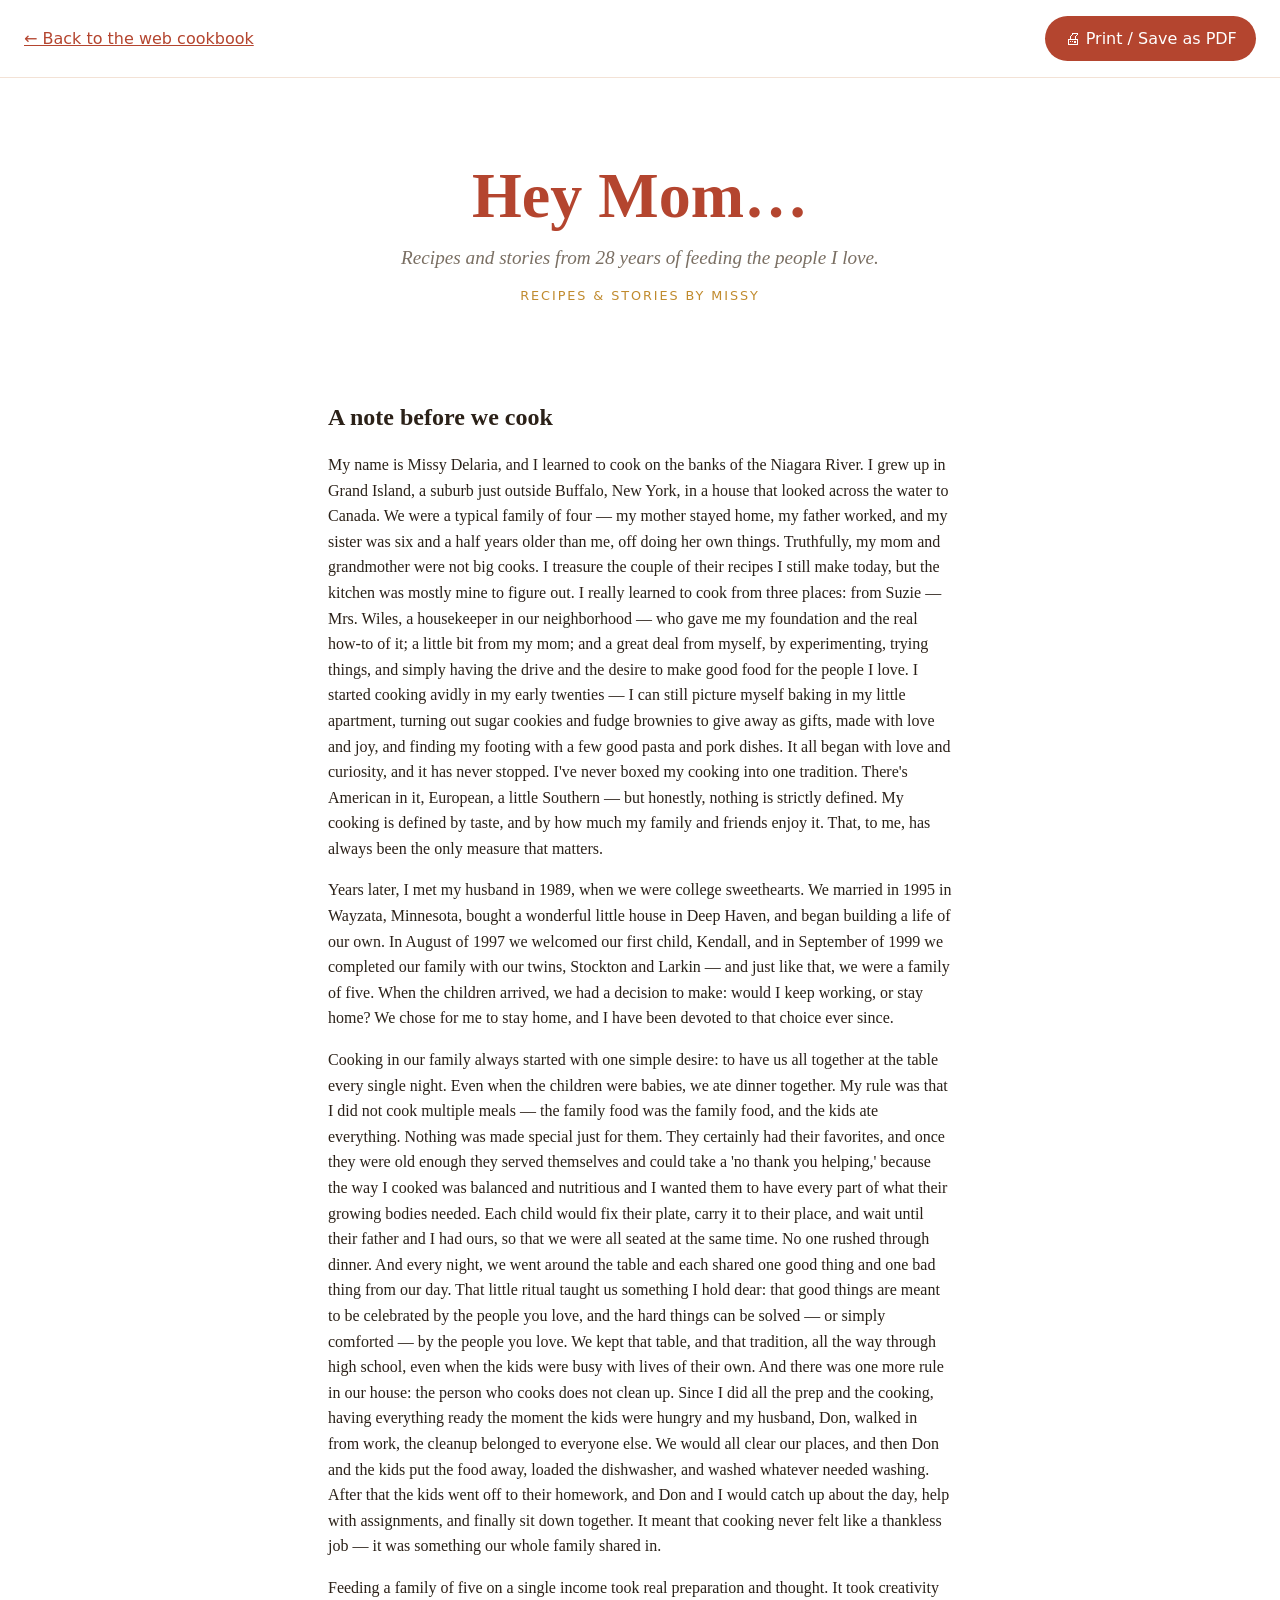
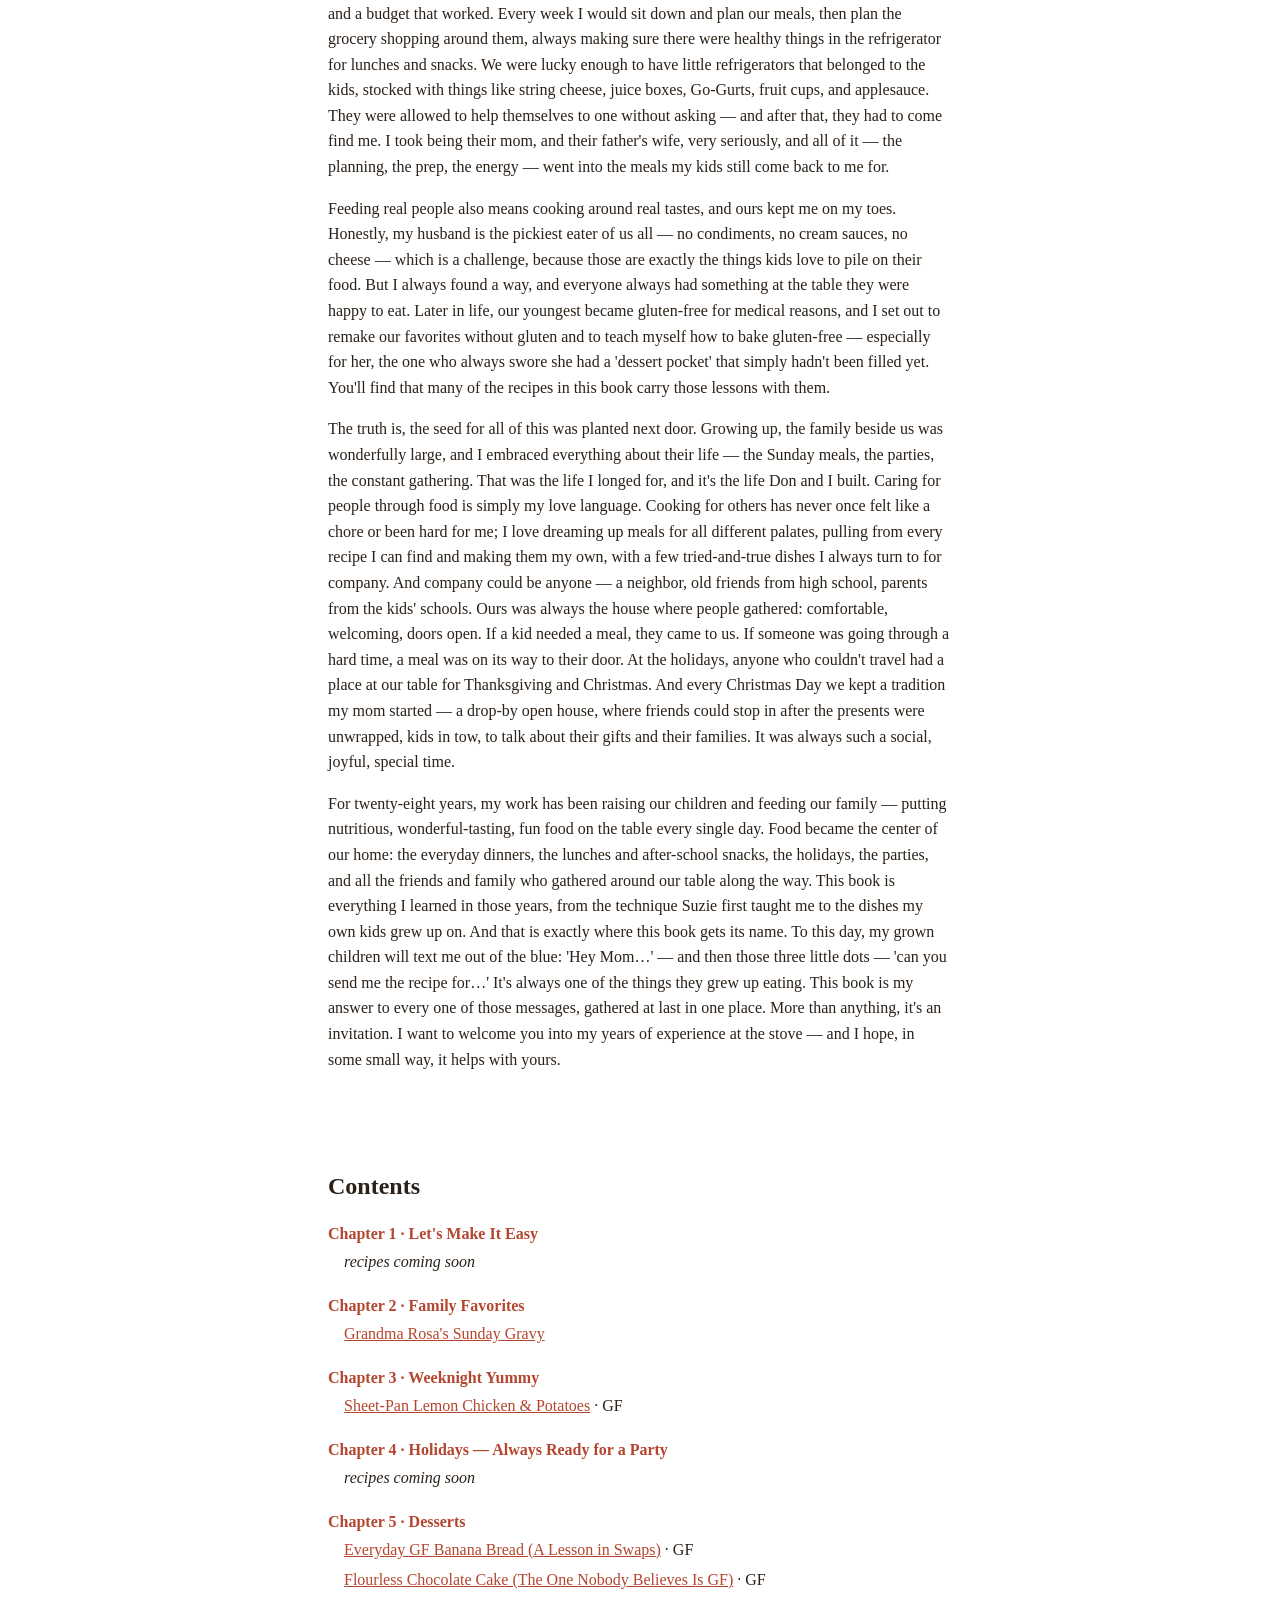
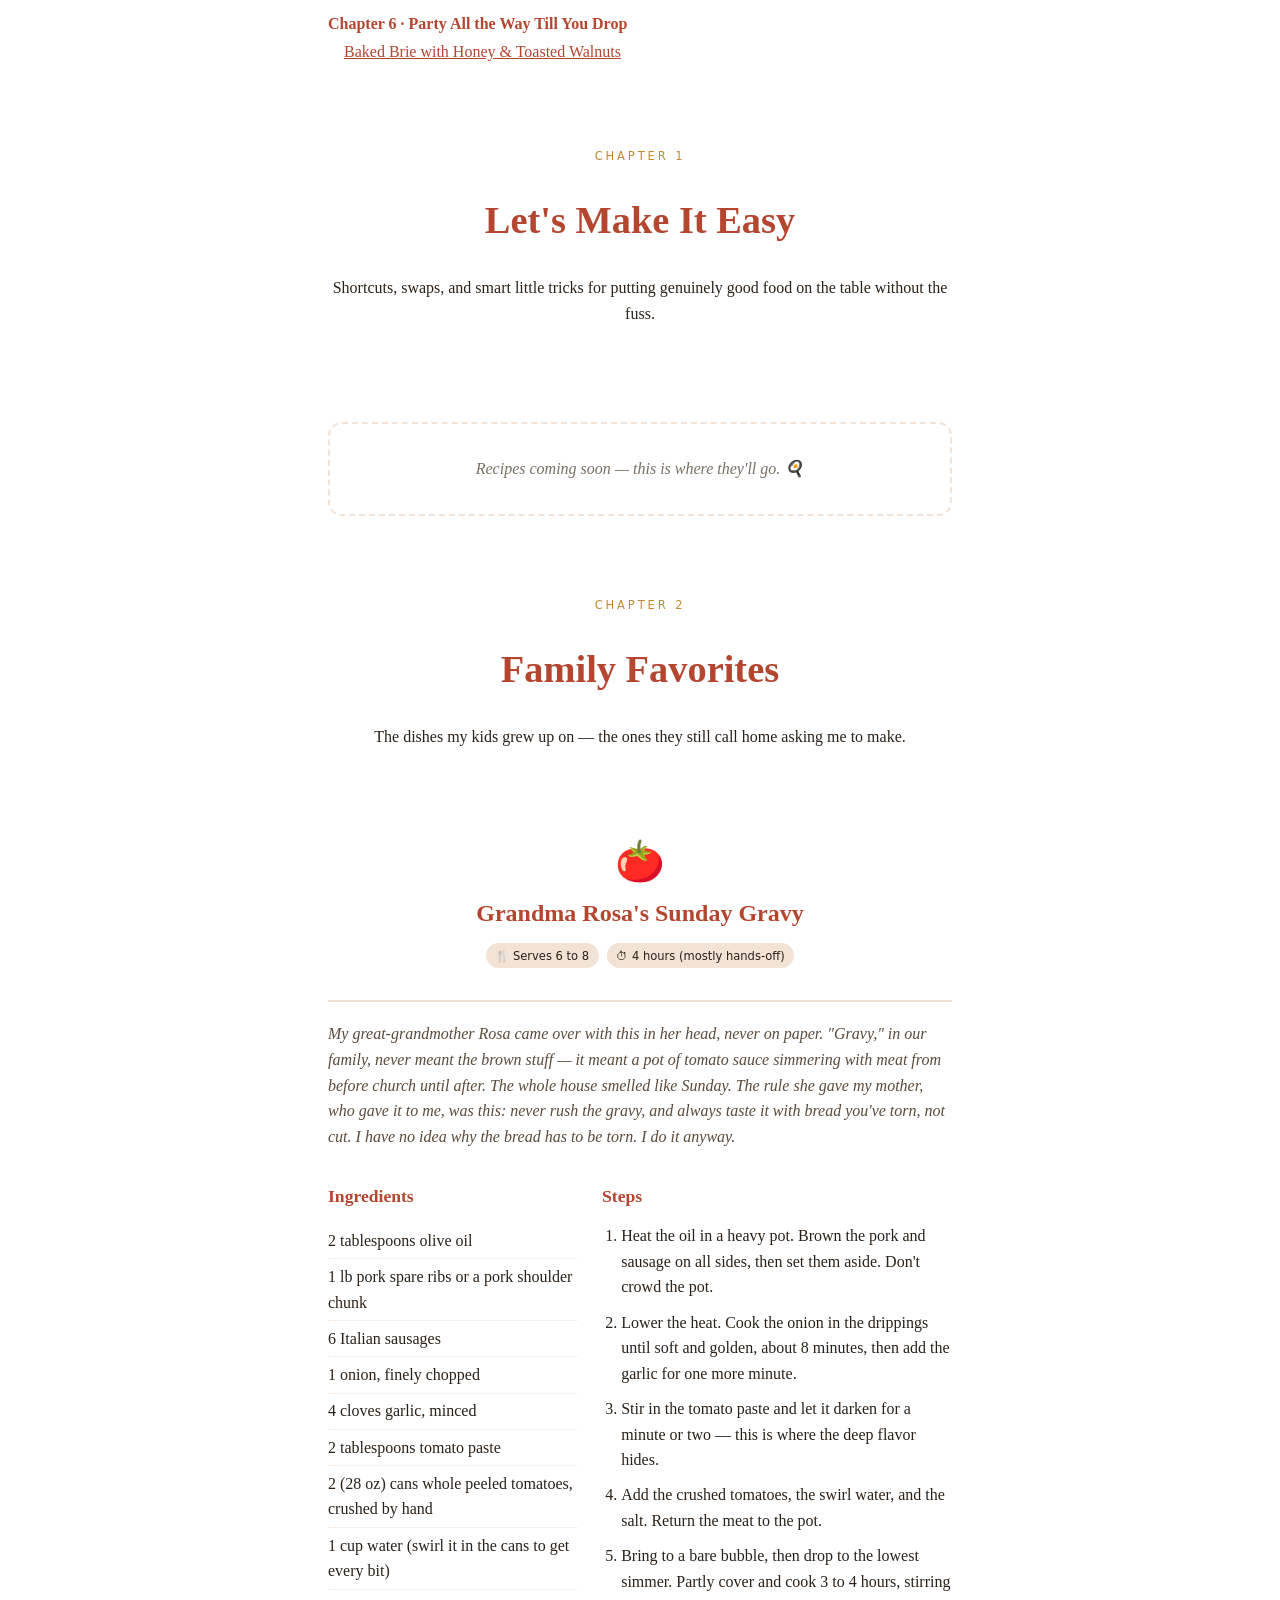
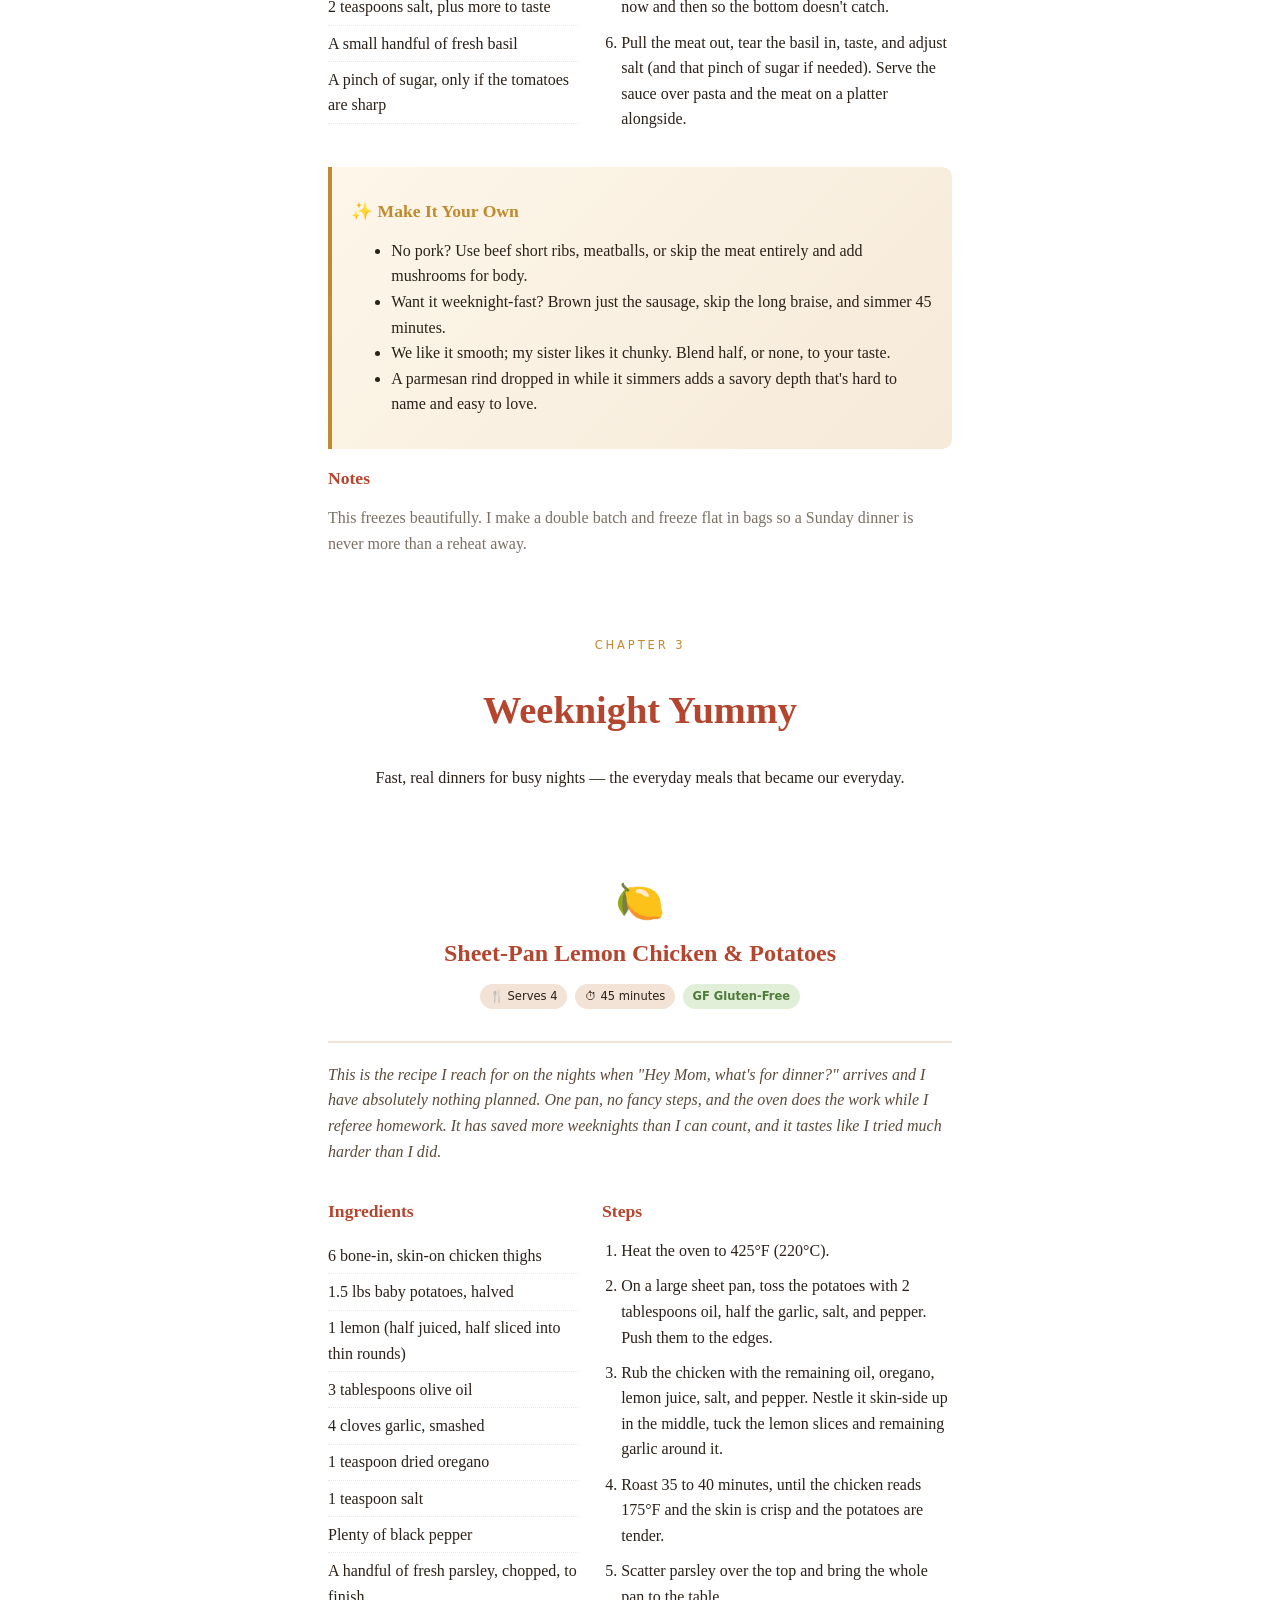
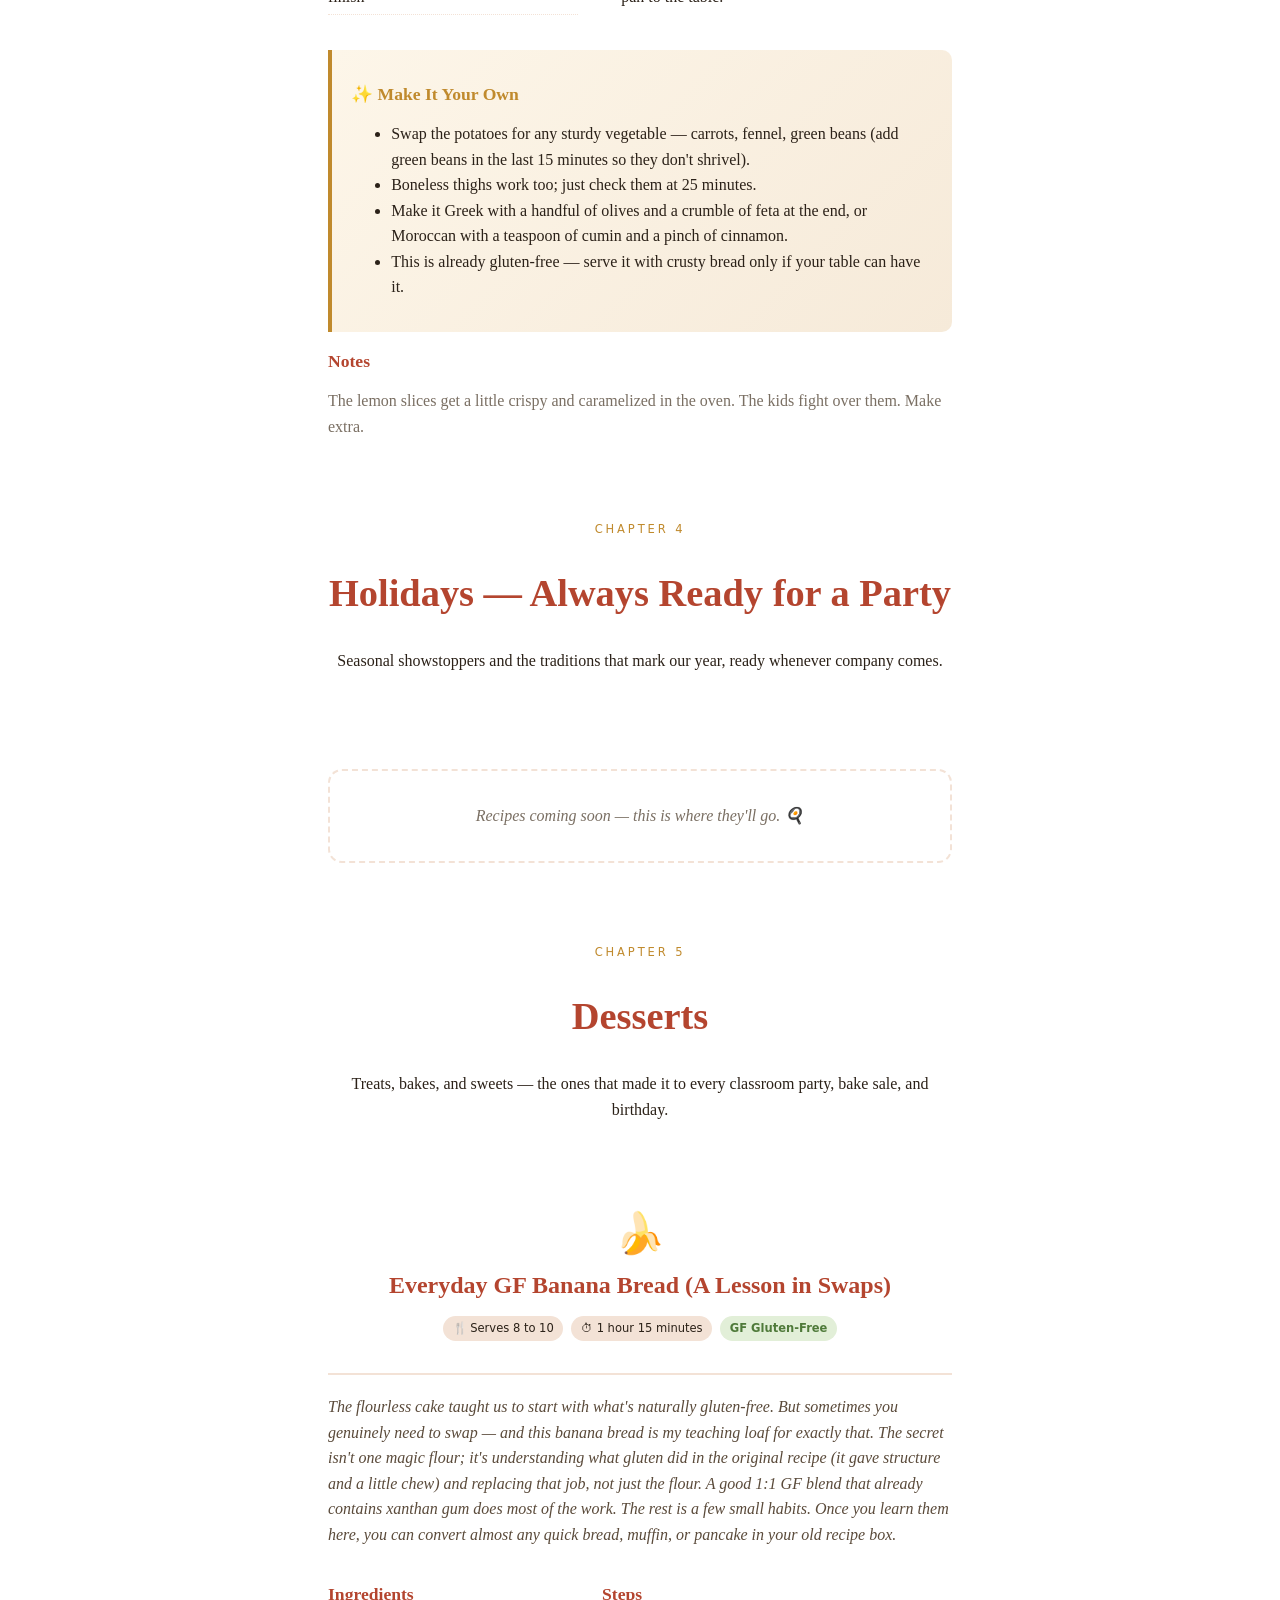
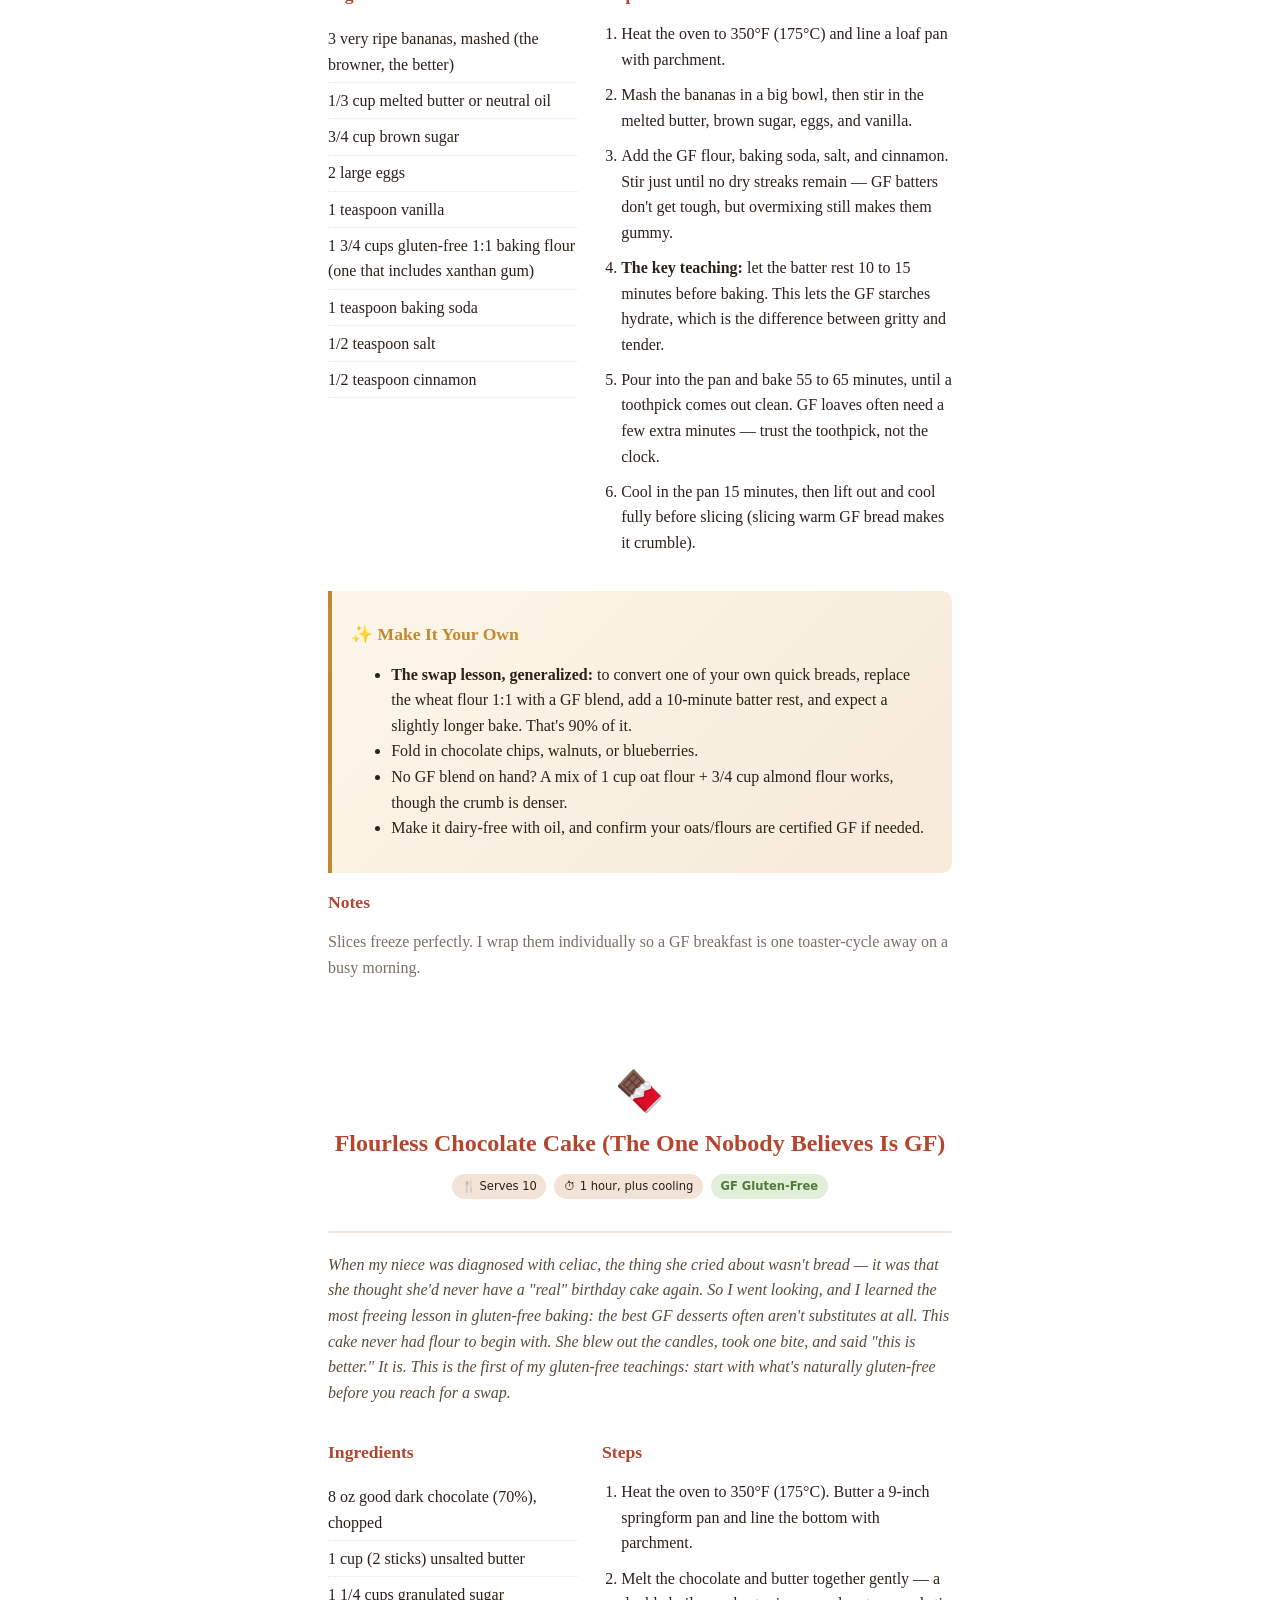
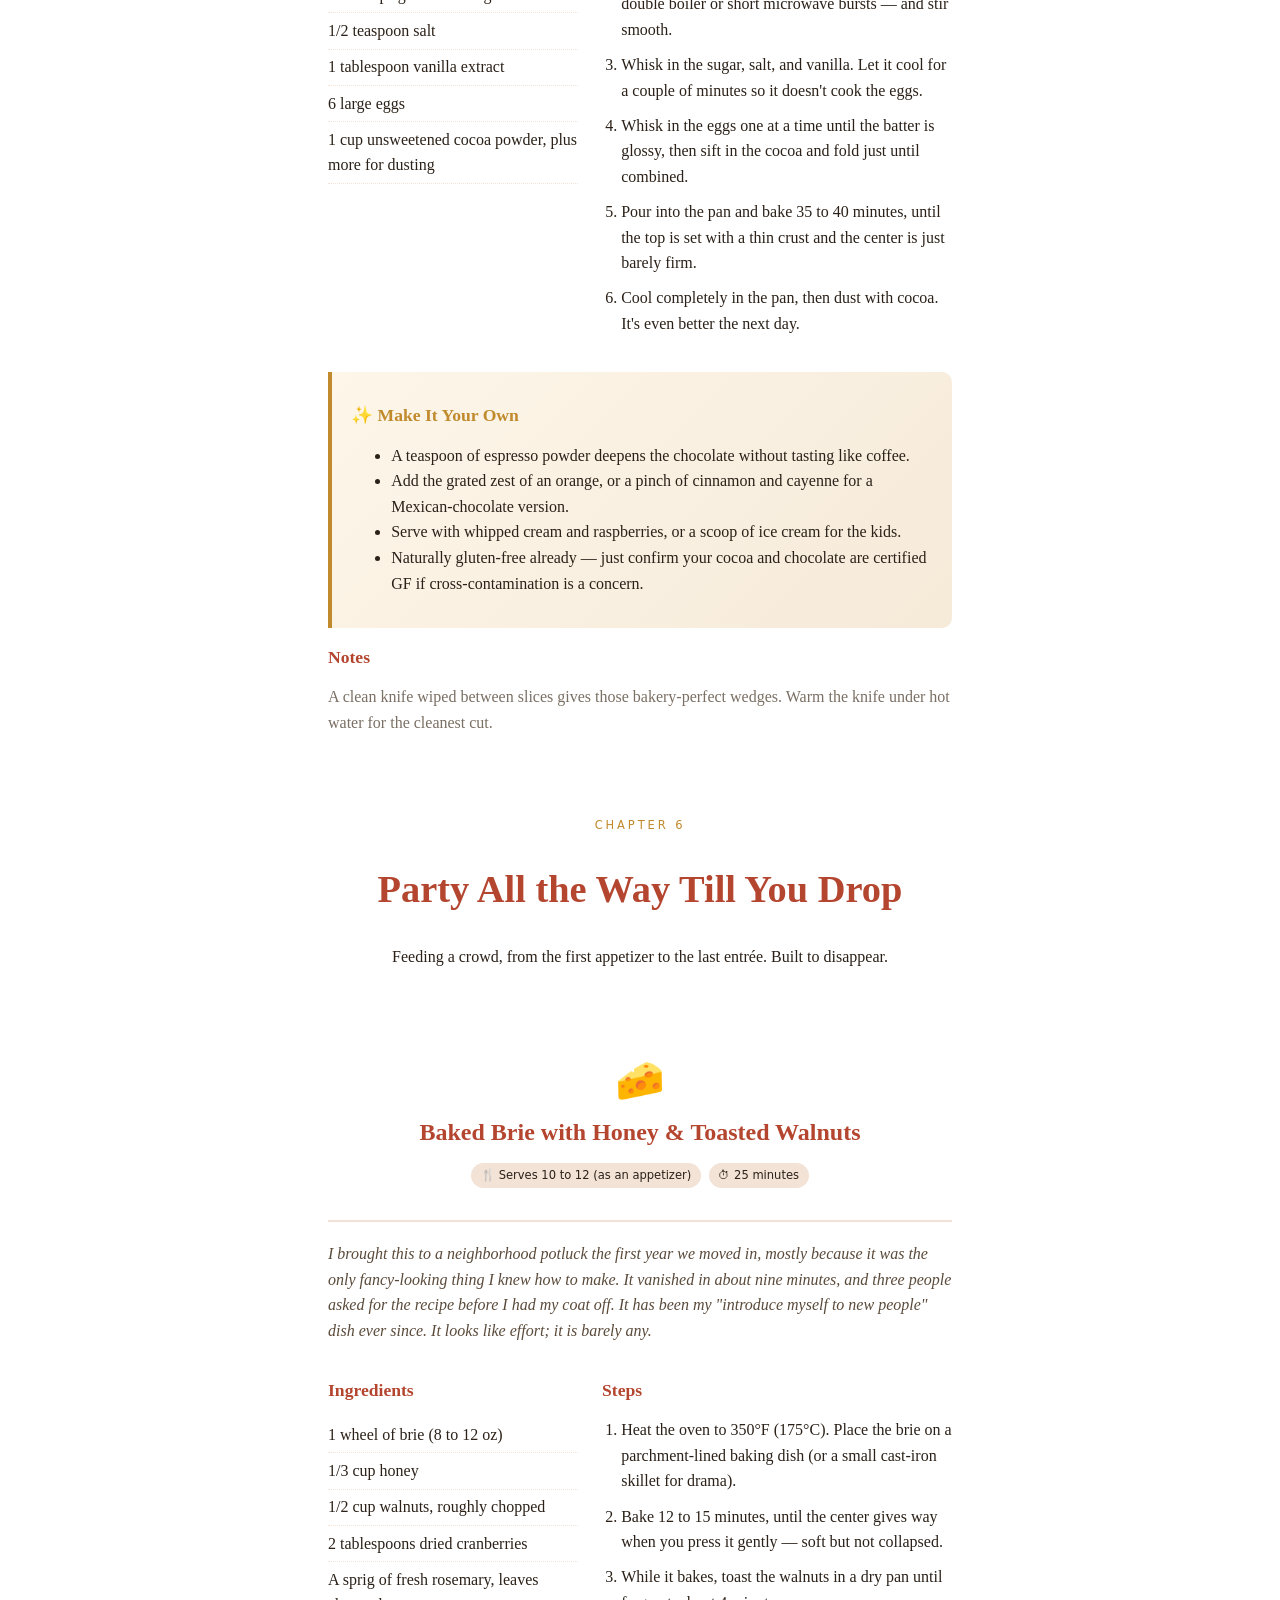
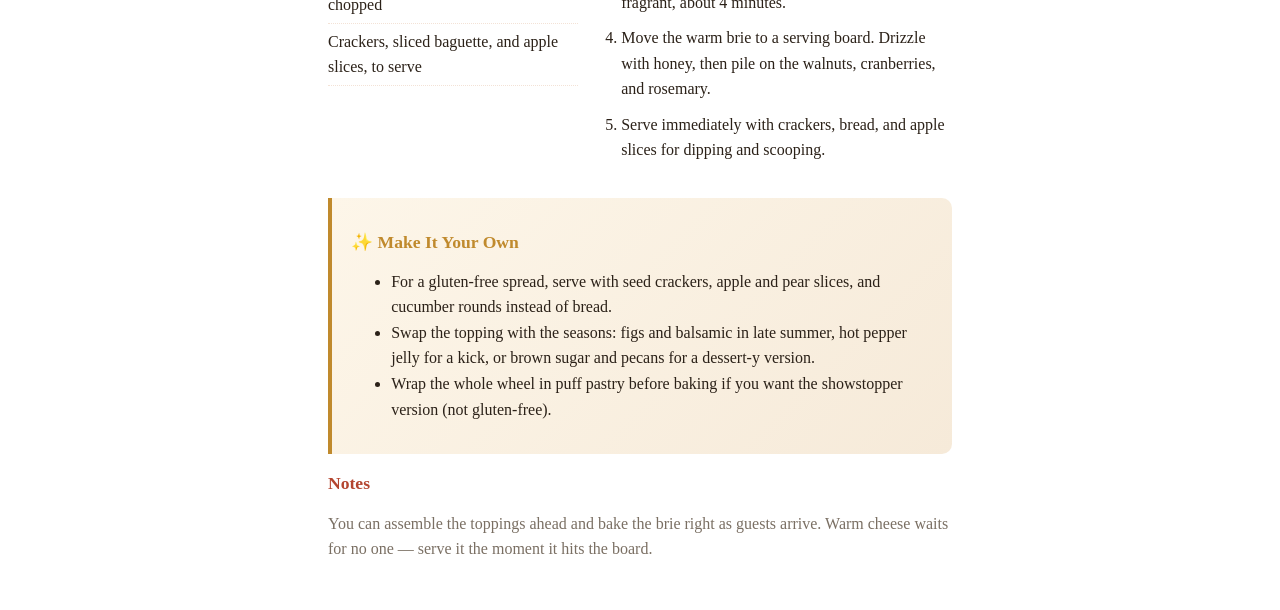
==== docs/book.html @ 6f86fcac "Add hospitality/love-language paragraph and Christmas open house to intro" ====
<!DOCTYPE html>
<html lang="en">
<head>
<meta charset="utf-8">
<meta name="viewport" content="width=device-width, initial-scale=1">
<title>Hey Mom… — printable book</title>
<link rel="stylesheet" href="styles.css">
</head>
<body class="book">
<div class="no-print toolbar">
  <a href="index.html">← Back to the web cookbook</a>
  <button onclick="window.print()">🖨 Print / Save as PDF</button>
</div>

<section class="cover">
  <h1>Hey Mom…</h1>
  <p class="subtitle">Recipes and stories from 28 years of feeding the people I love.</p>
  <p class="byline">recipes &amp; stories by Missy</p>
</section>

<section class="book-intro">
  <h2>A note before we cook</h2>
  <p>My name is Missy Delaria, and I learned to cook on the banks of the Niagara River. I grew up in Grand Island, a suburb just outside Buffalo, New York, in a house that looked across the water to Canada. We were a typical family of four — my mother stayed home, my father worked, and my sister was six and a half years older than me, off doing her own things. Truthfully, my mom and grandmother were not big cooks. I treasure the couple of their recipes I still make today, but the kitchen was mostly mine to figure out. I really learned to cook from three places: from Suzie — Mrs. Wiles, a housekeeper in our neighborhood — who gave me my foundation and the real how-to of it; a little bit from my mom; and a great deal from myself, by experimenting, trying things, and simply having the drive and the desire to make good food for the people I love. I started cooking avidly in my early twenties — I can still picture myself baking in my little apartment, turning out sugar cookies and fudge brownies to give away as gifts, made with love and joy, and finding my footing with a few good pasta and pork dishes. It all began with love and curiosity, and it has never stopped. I&#x27;ve never boxed my cooking into one tradition. There&#x27;s American in it, European, a little Southern — but honestly, nothing is strictly defined. My cooking is defined by taste, and by how much my family and friends enjoy it. That, to me, has always been the only measure that matters.</p><p>Years later, I met my husband in 1989, when we were college sweethearts. We married in 1995 in Wayzata, Minnesota, bought a wonderful little house in Deep Haven, and began building a life of our own. In August of 1997 we welcomed our first child, Kendall, and in September of 1999 we completed our family with our twins, Stockton and Larkin — and just like that, we were a family of five. When the children arrived, we had a decision to make: would I keep working, or stay home? We chose for me to stay home, and I have been devoted to that choice ever since.</p><p>Cooking in our family always started with one simple desire: to have us all together at the table every single night. Even when the children were babies, we ate dinner together. My rule was that I did not cook multiple meals — the family food was the family food, and the kids ate everything. Nothing was made special just for them. They certainly had their favorites, and once they were old enough they served themselves and could take a &#x27;no thank you helping,&#x27; because the way I cooked was balanced and nutritious and I wanted them to have every part of what their growing bodies needed. Each child would fix their plate, carry it to their place, and wait until their father and I had ours, so that we were all seated at the same time. No one rushed through dinner. And every night, we went around the table and each shared one good thing and one bad thing from our day. That little ritual taught us something I hold dear: that good things are meant to be celebrated by the people you love, and the hard things can be solved — or simply comforted — by the people you love. We kept that table, and that tradition, all the way through high school, even when the kids were busy with lives of their own. And there was one more rule in our house: the person who cooks does not clean up. Since I did all the prep and the cooking, having everything ready the moment the kids were hungry and my husband, Don, walked in from work, the cleanup belonged to everyone else. We would all clear our places, and then Don and the kids put the food away, loaded the dishwasher, and washed whatever needed washing. After that the kids went off to their homework, and Don and I would catch up about the day, help with assignments, and finally sit down together. It meant that cooking never felt like a thankless job — it was something our whole family shared in.</p><p>Feeding a family of five on a single income took real preparation and thought. It took creativity and a budget that worked. Every week I would sit down and plan our meals, then plan the grocery shopping around them, always making sure there were healthy things in the refrigerator for lunches and snacks. We were lucky enough to have little refrigerators that belonged to the kids, stocked with things like string cheese, juice boxes, Go-Gurts, fruit cups, and applesauce. They were allowed to help themselves to one without asking — and after that, they had to come find me. I took being their mom, and their father&#x27;s wife, very seriously, and all of it — the planning, the prep, the energy — went into the meals my kids still come back to me for.</p><p>Feeding real people also means cooking around real tastes, and ours kept me on my toes. Honestly, my husband is the pickiest eater of us all — no condiments, no cream sauces, no cheese — which is a challenge, because those are exactly the things kids love to pile on their food. But I always found a way, and everyone always had something at the table they were happy to eat. Later in life, our youngest became gluten-free for medical reasons, and I set out to remake our favorites without gluten and to teach myself how to bake gluten-free — especially for her, the one who always swore she had a &#x27;dessert pocket&#x27; that simply hadn&#x27;t been filled yet. You&#x27;ll find that many of the recipes in this book carry those lessons with them.</p><p>The truth is, the seed for all of this was planted next door. Growing up, the family beside us was wonderfully large, and I embraced everything about their life — the Sunday meals, the parties, the constant gathering. That was the life I longed for, and it&#x27;s the life Don and I built. Caring for people through food is simply my love language. Cooking for others has never once felt like a chore or been hard for me; I love dreaming up meals for all different palates, pulling from every recipe I can find and making them my own, with a few tried-and-true dishes I always turn to for company. And company could be anyone — a neighbor, old friends from high school, parents from the kids&#x27; schools. Ours was always the house where people gathered: comfortable, welcoming, doors open. If a kid needed a meal, they came to us. If someone was going through a hard time, a meal was on its way to their door. At the holidays, anyone who couldn&#x27;t travel had a place at our table for Thanksgiving and Christmas. And every Christmas Day we kept a tradition my mom started — a drop-by open house, where friends could stop in after the presents were unwrapped, kids in tow, to talk about their gifts and their families. It was always such a social, joyful, special time.</p><p>For twenty-eight years, my work has been raising our children and feeding our family — putting nutritious, wonderful-tasting, fun food on the table every single day. Food became the center of our home: the everyday dinners, the lunches and after-school snacks, the holidays, the parties, and all the friends and family who gathered around our table along the way. This book is everything I learned in those years, from the technique Suzie first taught me to the dishes my own kids grew up on. And that is exactly where this book gets its name. To this day, my grown children will text me out of the blue: &#x27;Hey Mom…&#x27; — and then those three little dots — &#x27;can you send me the recipe for…&#x27; It&#x27;s always one of the things they grew up eating. This book is my answer to every one of those messages, gathered at last in one place. More than anything, it&#x27;s an invitation. I want to welcome you into my years of experience at the stove — and I hope, in some small way, it helps with yours.</p>
</section>

<section class="toc">
  <h2>Contents</h2>
  <ul><li class="toc-section">Chapter 1 &middot; Let&#x27;s Make It Easy</li><li class="toc-recipe"><em>recipes coming soon</em></li><li class="toc-section">Chapter 2 &middot; Family Favorites</li><li class="toc-recipe"><a href="#grandma-rosa-s-sunday-gravy">Grandma Rosa&#x27;s Sunday Gravy</a></li><li class="toc-section">Chapter 3 &middot; Weeknight Yummy</li><li class="toc-recipe"><a href="#sheet-pan-lemon-chicken-potatoes">Sheet-Pan Lemon Chicken &amp; Potatoes</a> · GF</li><li class="toc-section">Chapter 4 &middot; Holidays — Always Ready for a Party</li><li class="toc-recipe"><em>recipes coming soon</em></li><li class="toc-section">Chapter 5 &middot; Desserts</li><li class="toc-recipe"><a href="#everyday-gf-banana-bread-a-lesson-in-swaps">Everyday GF Banana Bread (A Lesson in Swaps)</a> · GF</li><li class="toc-recipe"><a href="#flourless-chocolate-cake-the-one-nobody-believes-is-gf">Flourless Chocolate Cake (The One Nobody Believes Is GF)</a> · GF</li><li class="toc-section">Chapter 6 &middot; Party All the Way Till You Drop</li><li class="toc-recipe"><a href="#baked-brie-with-honey-toasted-walnuts">Baked Brie with Honey &amp; Toasted Walnuts</a></li></ul>
</section>

<section class="book-section-divider" id="let-s-make-it-easy"><p class="chapter-no">Chapter 1</p><h2>Let&#x27;s Make It Easy</h2><p>Shortcuts, swaps, and smart little tricks for putting genuinely good food on the table without the fuss.</p></section><article class="book-recipe coming-soon-page"><p class="coming-soon">Recipes coming soon — this is where they'll go. 🍳</p></article><section class="book-section-divider" id="family-favorites"><p class="chapter-no">Chapter 2</p><h2>Family Favorites</h2><p>The dishes my kids grew up on — the ones they still call home asking me to make.</p></section><article class="book-recipe" id="grandma-rosa-s-sunday-gravy"><header class="recipe-head"><span class="recipe-hero">🍅</span><h2>Grandma Rosa&#x27;s Sunday Gravy</h2><p class="recipe-meta"><span class="meta-chip">🍴 Serves 6 to 8</span><span class="meta-chip">⏱ 4 hours (mostly hands-off)</span></p></header><div class="story"><p>My great-grandmother Rosa came over with this in her head, never on paper. &quot;Gravy,&quot; in our family, never meant the brown stuff — it meant a pot of tomato sauce simmering with meat from before church until after. The whole house smelled like Sunday. The rule she gave my mother, who gave it to me, was this: never rush the gravy, and always taste it with bread you&#x27;ve torn, not cut. I have no idea why the bread has to be torn. I do it anyway.</p></div><div class="cook"><div class="ingredients"><h3>Ingredients</h3><ul><li>2 tablespoons olive oil</li><li>1 lb pork spare ribs or a pork shoulder chunk</li><li>6 Italian sausages</li><li>1 onion, finely chopped</li><li>4 cloves garlic, minced</li><li>2 tablespoons tomato paste</li><li>2 (28 oz) cans whole peeled tomatoes, crushed by hand</li><li>1 cup water (swirl it in the cans to get every bit)</li><li>2 teaspoons salt, plus more to taste</li><li>A small handful of fresh basil</li><li>A pinch of sugar, only if the tomatoes are sharp</li></ul></div><div class="steps"><h3>Steps</h3><ol><li>Heat the oil in a heavy pot. Brown the pork and sausage on all sides, then set them aside. Don&#x27;t crowd the pot.</li><li>Lower the heat. Cook the onion in the drippings until soft and golden, about 8 minutes, then add the garlic for one more minute.</li><li>Stir in the tomato paste and let it darken for a minute or two — this is where the deep flavor hides.</li><li>Add the crushed tomatoes, the swirl water, and the salt. Return the meat to the pot.</li><li>Bring to a bare bubble, then drop to the lowest simmer. Partly cover and cook 3 to 4 hours, stirring now and then so the bottom doesn&#x27;t catch.</li><li>Pull the meat out, tear the basil in, taste, and adjust salt (and that pinch of sugar if needed). Serve the sauce over pasta and the meat on a platter alongside.</li></ol></div></div><div class="make-your-own"><h3>✨ Make It Your Own</h3><ul><li>No pork? Use beef short ribs, meatballs, or skip the meat entirely and add mushrooms for body.</li><li>Want it weeknight-fast? Brown just the sausage, skip the long braise, and simmer 45 minutes.</li><li>We like it smooth; my sister likes it chunky. Blend half, or none, to your taste.</li><li>A parmesan rind dropped in while it simmers adds a savory depth that&#x27;s hard to name and easy to love.</li></ul></div><div class="notes"><h3>Notes</h3><p>This freezes beautifully. I make a double batch and freeze flat in bags so a Sunday dinner is never more than a reheat away.</p></div></article><section class="book-section-divider" id="weeknight-yummy"><p class="chapter-no">Chapter 3</p><h2>Weeknight Yummy</h2><p>Fast, real dinners for busy nights — the everyday meals that became our everyday.</p></section><article class="book-recipe" id="sheet-pan-lemon-chicken-potatoes"><header class="recipe-head"><span class="recipe-hero">🍋</span><h2>Sheet-Pan Lemon Chicken &amp; Potatoes</h2><p class="recipe-meta"><span class="meta-chip">🍴 Serves 4</span><span class="meta-chip">⏱ 45 minutes</span><span class="meta-chip gf">GF Gluten-Free</span></p></header><div class="story"><p>This is the recipe I reach for on the nights when &quot;Hey Mom, what&#x27;s for dinner?&quot; arrives and I have absolutely nothing planned. One pan, no fancy steps, and the oven does the work while I referee homework. It has saved more weeknights than I can count, and it tastes like I tried much harder than I did.</p></div><div class="cook"><div class="ingredients"><h3>Ingredients</h3><ul><li>6 bone-in, skin-on chicken thighs</li><li>1.5 lbs baby potatoes, halved</li><li>1 lemon (half juiced, half sliced into thin rounds)</li><li>3 tablespoons olive oil</li><li>4 cloves garlic, smashed</li><li>1 teaspoon dried oregano</li><li>1 teaspoon salt</li><li>Plenty of black pepper</li><li>A handful of fresh parsley, chopped, to finish</li></ul></div><div class="steps"><h3>Steps</h3><ol><li>Heat the oven to 425°F (220°C).</li><li>On a large sheet pan, toss the potatoes with 2 tablespoons oil, half the garlic, salt, and pepper. Push them to the edges.</li><li>Rub the chicken with the remaining oil, oregano, lemon juice, salt, and pepper. Nestle it skin-side up in the middle, tuck the lemon slices and remaining garlic around it.</li><li>Roast 35 to 40 minutes, until the chicken reads 175°F and the skin is crisp and the potatoes are tender.</li><li>Scatter parsley over the top and bring the whole pan to the table.</li></ol></div></div><div class="make-your-own"><h3>✨ Make It Your Own</h3><ul><li>Swap the potatoes for any sturdy vegetable — carrots, fennel, green beans (add green beans in the last 15 minutes so they don&#x27;t shrivel).</li><li>Boneless thighs work too; just check them at 25 minutes.</li><li>Make it Greek with a handful of olives and a crumble of feta at the end, or Moroccan with a teaspoon of cumin and a pinch of cinnamon.</li><li>This is already gluten-free — serve it with crusty bread only if your table can have it.</li></ul></div><div class="notes"><h3>Notes</h3><p>The lemon slices get a little crispy and caramelized in the oven. The kids fight over them. Make extra.</p></div></article><section class="book-section-divider" id="holidays-always-ready-for-a-party"><p class="chapter-no">Chapter 4</p><h2>Holidays — Always Ready for a Party</h2><p>Seasonal showstoppers and the traditions that mark our year, ready whenever company comes.</p></section><article class="book-recipe coming-soon-page"><p class="coming-soon">Recipes coming soon — this is where they'll go. 🍳</p></article><section class="book-section-divider" id="desserts"><p class="chapter-no">Chapter 5</p><h2>Desserts</h2><p>Treats, bakes, and sweets — the ones that made it to every classroom party, bake sale, and birthday.</p></section><article class="book-recipe" id="everyday-gf-banana-bread-a-lesson-in-swaps"><header class="recipe-head"><span class="recipe-hero">🍌</span><h2>Everyday GF Banana Bread (A Lesson in Swaps)</h2><p class="recipe-meta"><span class="meta-chip">🍴 Serves 8 to 10</span><span class="meta-chip">⏱ 1 hour 15 minutes</span><span class="meta-chip gf">GF Gluten-Free</span></p></header><div class="story"><p>The flourless cake taught us to start with what&#x27;s naturally gluten-free. But sometimes you genuinely need to swap — and this banana bread is my teaching loaf for exactly that. The secret isn&#x27;t one magic flour; it&#x27;s understanding what gluten <em>did</em> in the original recipe (it gave structure and a little chew) and replacing that job, not just the flour. A good 1:1 GF blend that already contains xanthan gum does most of the work. The rest is a few small habits. Once you learn them here, you can convert almost any quick bread, muffin, or pancake in your old recipe box.</p></div><div class="cook"><div class="ingredients"><h3>Ingredients</h3><ul><li>3 very ripe bananas, mashed (the browner, the better)</li><li>1/3 cup melted butter or neutral oil</li><li>3/4 cup brown sugar</li><li>2 large eggs</li><li>1 teaspoon vanilla</li><li>1 3/4 cups gluten-free 1:1 baking flour (one that includes xanthan gum)</li><li>1 teaspoon baking soda</li><li>1/2 teaspoon salt</li><li>1/2 teaspoon cinnamon</li></ul></div><div class="steps"><h3>Steps</h3><ol><li>Heat the oven to 350°F (175°C) and line a loaf pan with parchment.</li><li>Mash the bananas in a big bowl, then stir in the melted butter, brown sugar, eggs, and vanilla.</li><li>Add the GF flour, baking soda, salt, and cinnamon. Stir just until no dry streaks remain — GF batters don&#x27;t get tough, but overmixing still makes them gummy.</li><li><strong>The key teaching:</strong> let the batter rest 10 to 15 minutes before baking. This lets the GF starches hydrate, which is the difference between gritty and tender.</li><li>Pour into the pan and bake 55 to 65 minutes, until a toothpick comes out clean. GF loaves often need a few extra minutes — trust the toothpick, not the clock.</li><li>Cool in the pan 15 minutes, then lift out and cool fully before slicing (slicing warm GF bread makes it crumble).</li></ol></div></div><div class="make-your-own"><h3>✨ Make It Your Own</h3><ul><li><strong>The swap lesson, generalized:</strong> to convert one of your own quick breads, replace the wheat flour 1:1 with a GF blend, add a 10-minute batter rest, and expect a slightly longer bake. That&#x27;s 90% of it.</li><li>Fold in chocolate chips, walnuts, or blueberries.</li><li>No GF blend on hand? A mix of 1 cup oat flour + 3/4 cup almond flour works, though the crumb is denser.</li><li>Make it dairy-free with oil, and confirm your oats/flours are certified GF if needed.</li></ul></div><div class="notes"><h3>Notes</h3><p>Slices freeze perfectly. I wrap them individually so a GF breakfast is one toaster-cycle away on a busy morning.</p></div></article><article class="book-recipe" id="flourless-chocolate-cake-the-one-nobody-believes-is-gf"><header class="recipe-head"><span class="recipe-hero">🍫</span><h2>Flourless Chocolate Cake (The One Nobody Believes Is GF)</h2><p class="recipe-meta"><span class="meta-chip">🍴 Serves 10</span><span class="meta-chip">⏱ 1 hour, plus cooling</span><span class="meta-chip gf">GF Gluten-Free</span></p></header><div class="story"><p>When my niece was diagnosed with celiac, the thing she cried about wasn&#x27;t bread — it was that she thought she&#x27;d never have a &quot;real&quot; birthday cake again. So I went looking, and I learned the most freeing lesson in gluten-free baking: the best GF desserts often aren&#x27;t substitutes at all. This cake never had flour to begin with. She blew out the candles, took one bite, and said &quot;this is better.&quot; It is. This is the first of my gluten-free teachings: start with what&#x27;s naturally gluten-free before you reach for a swap.</p></div><div class="cook"><div class="ingredients"><h3>Ingredients</h3><ul><li>8 oz good dark chocolate (70%), chopped</li><li>1 cup (2 sticks) unsalted butter</li><li>1 1/4 cups granulated sugar</li><li>1/2 teaspoon salt</li><li>1 tablespoon vanilla extract</li><li>6 large eggs</li><li>1 cup unsweetened cocoa powder, plus more for dusting</li></ul></div><div class="steps"><h3>Steps</h3><ol><li>Heat the oven to 350°F (175°C). Butter a 9-inch springform pan and line the bottom with parchment.</li><li>Melt the chocolate and butter together gently — a double boiler or short microwave bursts — and stir smooth.</li><li>Whisk in the sugar, salt, and vanilla. Let it cool for a couple of minutes so it doesn&#x27;t cook the eggs.</li><li>Whisk in the eggs one at a time until the batter is glossy, then sift in the cocoa and fold just until combined.</li><li>Pour into the pan and bake 35 to 40 minutes, until the top is set with a thin crust and the center is just barely firm.</li><li>Cool completely in the pan, then dust with cocoa. It&#x27;s even better the next day.</li></ol></div></div><div class="make-your-own"><h3>✨ Make It Your Own</h3><ul><li>A teaspoon of espresso powder deepens the chocolate without tasting like coffee.</li><li>Add the grated zest of an orange, or a pinch of cinnamon and cayenne for a Mexican-chocolate version.</li><li>Serve with whipped cream and raspberries, or a scoop of ice cream for the kids.</li><li>Naturally gluten-free already — just confirm your cocoa and chocolate are certified GF if cross-contamination is a concern.</li></ul></div><div class="notes"><h3>Notes</h3><p>A clean knife wiped between slices gives those bakery-perfect wedges. Warm the knife under hot water for the cleanest cut.</p></div></article><section class="book-section-divider" id="party-all-the-way-till-you-drop"><p class="chapter-no">Chapter 6</p><h2>Party All the Way Till You Drop</h2><p>Feeding a crowd, from the first appetizer to the last entrée. Built to disappear.</p></section><article class="book-recipe" id="baked-brie-with-honey-toasted-walnuts"><header class="recipe-head"><span class="recipe-hero">🧀</span><h2>Baked Brie with Honey &amp; Toasted Walnuts</h2><p class="recipe-meta"><span class="meta-chip">🍴 Serves 10 to 12 (as an appetizer)</span><span class="meta-chip">⏱ 25 minutes</span></p></header><div class="story"><p>I brought this to a neighborhood potluck the first year we moved in, mostly because it was the only fancy-looking thing I knew how to make. It vanished in about nine minutes, and three people asked for the recipe before I had my coat off. It has been my &quot;introduce myself to new people&quot; dish ever since. It looks like effort; it is barely any.</p></div><div class="cook"><div class="ingredients"><h3>Ingredients</h3><ul><li>1 wheel of brie (8 to 12 oz)</li><li>1/3 cup honey</li><li>1/2 cup walnuts, roughly chopped</li><li>2 tablespoons dried cranberries</li><li>A sprig of fresh rosemary, leaves chopped</li><li>Crackers, sliced baguette, and apple slices, to serve</li></ul></div><div class="steps"><h3>Steps</h3><ol><li>Heat the oven to 350°F (175°C). Place the brie on a parchment-lined baking dish (or a small cast-iron skillet for drama).</li><li>Bake 12 to 15 minutes, until the center gives way when you press it gently — soft but not collapsed.</li><li>While it bakes, toast the walnuts in a dry pan until fragrant, about 4 minutes.</li><li>Move the warm brie to a serving board. Drizzle with honey, then pile on the walnuts, cranberries, and rosemary.</li><li>Serve immediately with crackers, bread, and apple slices for dipping and scooping.</li></ol></div></div><div class="make-your-own"><h3>✨ Make It Your Own</h3><ul><li>For a gluten-free spread, serve with seed crackers, apple and pear slices, and cucumber rounds instead of bread.</li><li>Swap the topping with the seasons: figs and balsamic in late summer, hot pepper jelly for a kick, or brown sugar and pecans for a dessert-y version.</li><li>Wrap the whole wheel in puff pastry before baking if you want the showstopper version (not gluten-free).</li></ul></div><div class="notes"><h3>Notes</h3><p>You can assemble the toppings ahead and bake the brie right as guests arrive. Warm cheese waits for no one — serve it the moment it hits the board.</p></div></article>

</body>
</html>
---- docs/styles.css ----
:root {
  --ink: #2b2118;
  --paper: #fbf7f0;
  --accent: #b4452f;
  --accent-soft: #f3e2d6;
  --gold: #c08a2d;
  --green: #4f7a3a;
  --muted: #7a6f63;
  --serif: 'Iowan Old Style', 'Palatino Linotype', Palatino, Georgia, serif;
  --sans: 'Avenir Next', 'Segoe UI', system-ui, sans-serif;
}

* { box-sizing: border-box; }

body {
  margin: 0;
  color: var(--ink);
  background: var(--paper);
  font-family: var(--serif);
  line-height: 1.6;
}

h1, h2, h3 { font-family: var(--serif); line-height: 1.2; }

a { color: var(--accent); }

/* ---------- Web hero ---------- */
.hero {
  text-align: center;
  padding: 4rem 1.5rem 2rem;
  background: linear-gradient(180deg, var(--accent-soft), var(--paper));
  border-bottom: 3px double var(--accent);
}
.hero h1 { font-size: clamp(2.8rem, 8vw, 5rem); margin: 0; color: var(--accent); }
.subtitle { font-style: italic; font-size: 1.2rem; color: var(--muted); margin: .5rem auto; max-width: 36rem; }
.byline { font-family: var(--sans); letter-spacing: .15em; text-transform: uppercase; font-size: .8rem; color: var(--gold); }
.print-link a { font-family: var(--sans); font-weight: 600; }

.intro {
  max-width: 42rem;
  margin: 2.5rem auto;
  padding: 0 1.5rem;
  font-size: 1.1rem;
}

/* ---------- Controls ---------- */
.controls {
  position: sticky;
  top: 0;
  z-index: 10;
  display: flex;
  flex-wrap: wrap;
  gap: 1rem;
  align-items: center;
  justify-content: center;
  padding: 1rem;
  background: rgba(251, 247, 240, .95);
  backdrop-filter: blur(6px);
  border-bottom: 1px solid var(--accent-soft);
}
#search {
  font-family: var(--sans);
  font-size: 1rem;
  padding: .7rem 1rem;
  width: min(28rem, 80vw);
  border: 2px solid var(--accent-soft);
  border-radius: 999px;
  background: #fff;
}
#search:focus { outline: none; border-color: var(--accent); }
.gf-toggle { font-family: var(--sans); font-size: .9rem; color: var(--green); display: flex; align-items: center; gap: .4rem; }

.section-nav {
  display: flex;
  flex-wrap: wrap;
  gap: .5rem;
  justify-content: center;
  padding: 1rem;
}
.section-nav a {
  font-family: var(--sans);
  font-size: .85rem;
  text-decoration: none;
  padding: .35rem .9rem;
  border: 1px solid var(--accent);
  border-radius: 999px;
}
.section-nav a:hover { background: var(--accent); color: #fff; }

main { max-width: 60rem; margin: 0 auto; padding: 0 1.5rem 3rem; }

.sec-block { margin-top: 3rem; }
.sec-block h2 { color: var(--accent); font-size: 2rem; border-bottom: 2px solid var(--accent-soft); padding-bottom: .3rem; margin: .1rem 0; }
.sec-blurb { font-style: italic; color: var(--muted); margin-top: -.3rem; }
.chapter-no { font-family: var(--sans); letter-spacing: .25em; text-transform: uppercase; font-size: .72rem; color: var(--gold); margin: 0; }
.coming-soon { grid-column: 1 / -1; text-align: center; color: var(--muted); font-style: italic; background: #fff; border: 2px dashed var(--accent-soft); border-radius: 14px; padding: 2rem; }

.card-grid { display: grid; grid-template-columns: repeat(auto-fill, minmax(16rem, 1fr)); gap: 1.2rem; }

.card {
  background: #fff;
  border: 1px solid var(--accent-soft);
  border-radius: 14px;
  box-shadow: 0 6px 18px rgba(43, 33, 24, .06);
  overflow: hidden;
  transition: transform .15s ease, box-shadow .15s ease;
}
.card[open] { grid-column: 1 / -1; box-shadow: 0 10px 30px rgba(43, 33, 24, .12); }
.card:hover { transform: translateY(-2px); }
.card summary { list-style: none; cursor: pointer; padding: 1.2rem; display: grid; gap: .5rem; }
.card summary::-webkit-details-marker { display: none; }
.card-hero { font-size: 2rem; }
.card-title { font-size: 1.3rem; font-weight: 700; color: var(--accent); }
.card-meta { display: flex; flex-wrap: wrap; gap: .4rem; }
.meta-chip { font-family: var(--sans); font-size: .72rem; background: var(--accent-soft); padding: .2rem .6rem; border-radius: 999px; color: var(--ink); }
.meta-chip.gf { background: #e2efd8; color: var(--green); font-weight: 700; }
.card-teaser { color: var(--muted); font-style: italic; }
.tag-row { display: flex; flex-wrap: wrap; gap: .3rem; }
.tag { font-family: var(--sans); font-size: .68rem; color: var(--gold); border: 1px solid var(--gold); padding: .1rem .5rem; border-radius: 999px; }

.card-body { padding: 0 1.5rem 1.5rem; border-top: 1px dashed var(--accent-soft); }

.no-results { text-align: center; color: var(--muted); font-style: italic; margin-top: 3rem; }

/* ---------- Shared recipe content ---------- */
.story { font-style: italic; color: #5a4a3a; margin: 1.2rem 0; }
.cook { display: grid; grid-template-columns: 1fr 1.4fr; gap: 1.5rem; margin: 1rem 0; }
.cook h3, .make-your-own h3, .notes h3 { color: var(--accent); font-size: 1.1rem; margin-bottom: .4rem; }
.ingredients ul { list-style: none; padding-left: 0; }
.ingredients li { padding: .3rem 0; border-bottom: 1px dotted var(--accent-soft); }
.steps ol { padding-left: 1.2rem; }
.steps li { margin-bottom: .6rem; }
.make-your-own {
  background: linear-gradient(135deg, #fdf6e9, #f6ead9);
  border-left: 4px solid var(--gold);
  border-radius: 0 10px 10px 0;
  padding: 1rem 1.2rem;
  margin: 1.2rem 0;
}
.make-your-own h3 { color: var(--gold); }
.notes { color: var(--muted); margin-top: 1rem; }

footer { text-align: center; padding: 3rem 1.5rem; color: var(--muted); font-style: italic; border-top: 1px solid var(--accent-soft); }

@media (max-width: 640px) {
  .cook { grid-template-columns: 1fr; }
}

/* ---------- Printable book ---------- */
body.book { background: #fff; }
.toolbar {
  display: flex; justify-content: space-between; align-items: center;
  padding: 1rem 1.5rem; position: sticky; top: 0; background: #fff;
  border-bottom: 1px solid var(--accent-soft); font-family: var(--sans);
}
.toolbar button { font: inherit; cursor: pointer; background: var(--accent); color: #fff; border: none; padding: .6rem 1.2rem; border-radius: 999px; }
.book .cover, .book .book-intro, .book .toc, .book .book-recipe, .book .book-section-divider {
  max-width: 42rem; margin: 0 auto; padding: 2rem 1.5rem;
}
.book .cover { text-align: center; padding-top: 5rem; }
.book .cover h1 { font-size: 4rem; color: var(--accent); margin: 0; }
.book .toc ul { list-style: none; padding-left: 0; }
.toc-section { font-weight: 700; color: var(--accent); margin-top: 1rem; }
.toc-recipe { margin-left: 1rem; padding: .15rem 0; }
.book-section-divider { text-align: center; }
.book-section-divider h2 { color: var(--accent); font-size: 2.4rem; }
.recipe-head { text-align: center; border-bottom: 2px solid var(--accent-soft); padding-bottom: 1rem; }
.recipe-hero { font-size: 2.5rem; display: block; }
.recipe-head h2 { color: var(--accent); margin: .3rem 0; }
.recipe-meta { display: flex; gap: .5rem; justify-content: center; flex-wrap: wrap; }

@media print {
  .no-print { display: none !important; }
  body.book { font-size: 11pt; }
  .book .cover { page-break-after: always; }
  .book .toc { page-break-after: always; }
  .book-section-divider { page-break-before: always; padding-top: 6rem; }
  .book-recipe { page-break-before: always; }
  .make-your-own { background: #f6ead9 !important; -webkit-print-color-adjust: exact; print-color-adjust: exact; }
  a { color: var(--ink); text-decoration: none; }
  @page { margin: 2cm; }
}
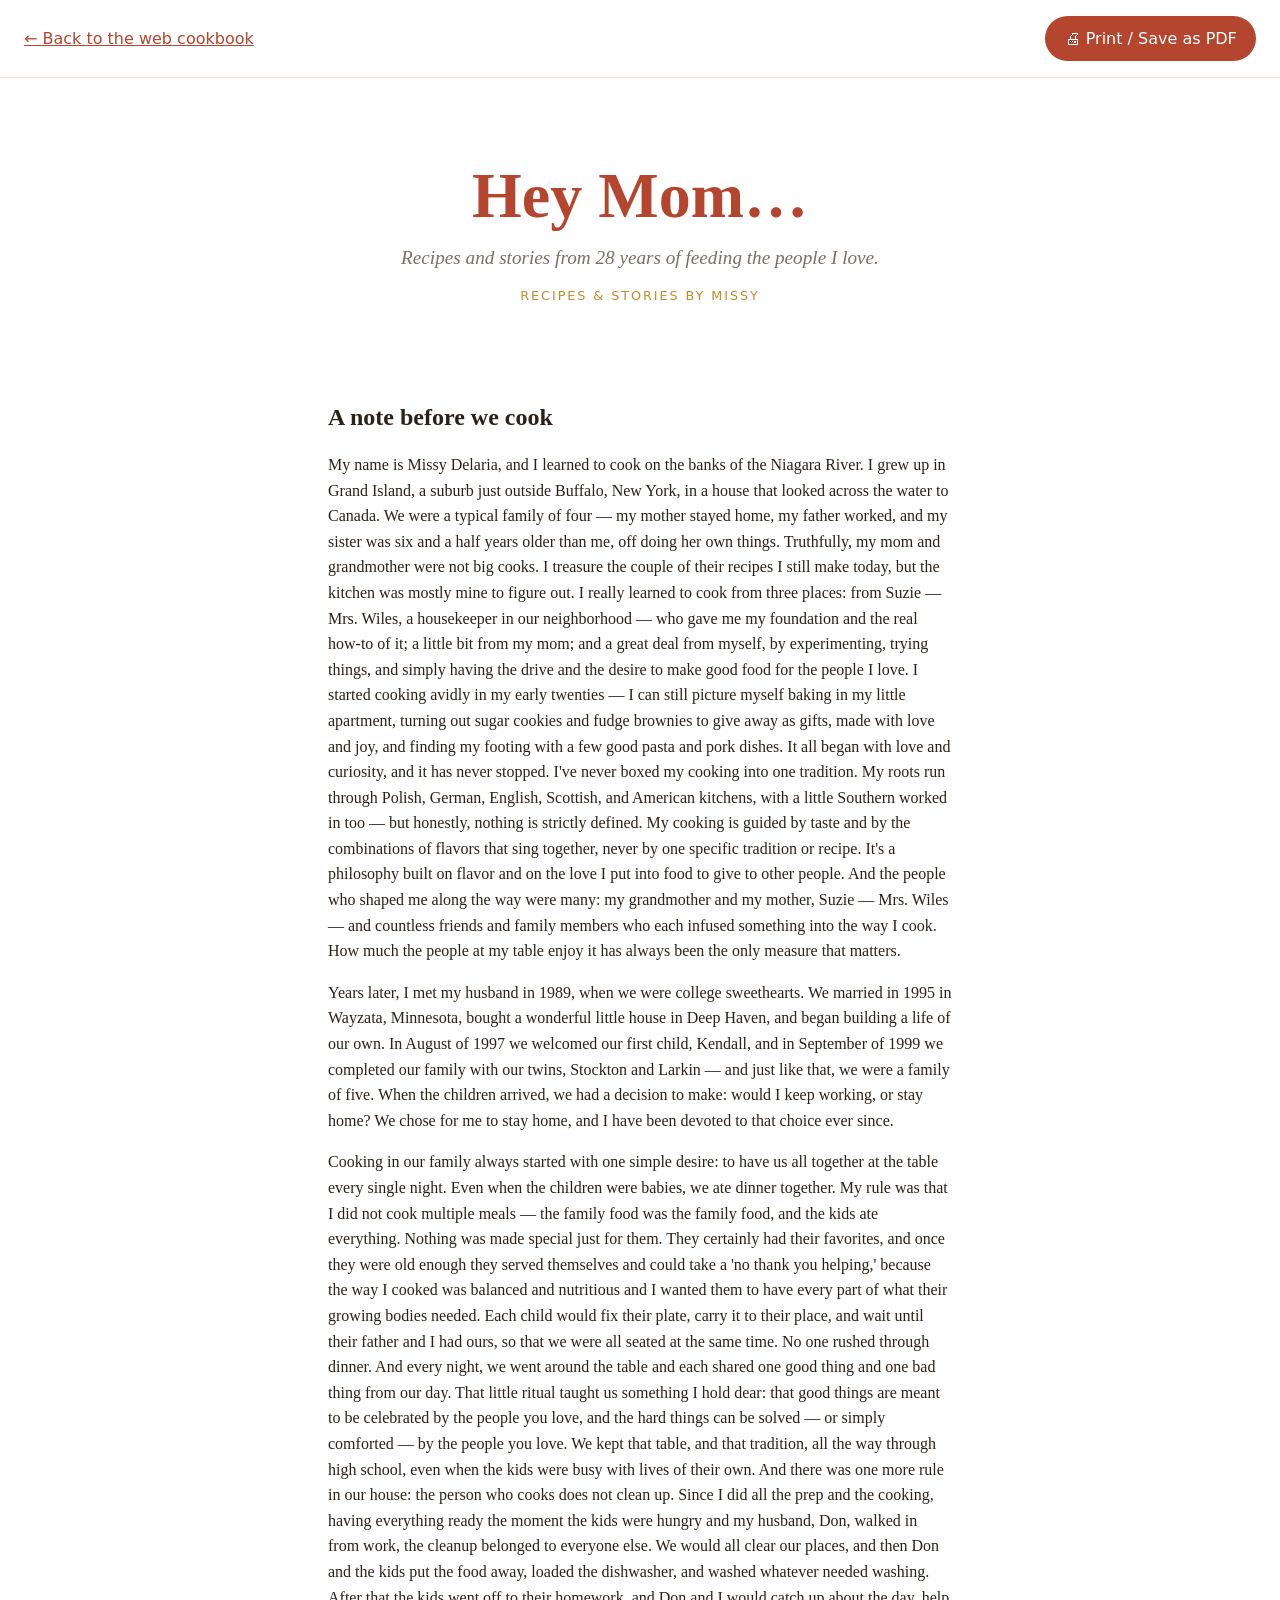
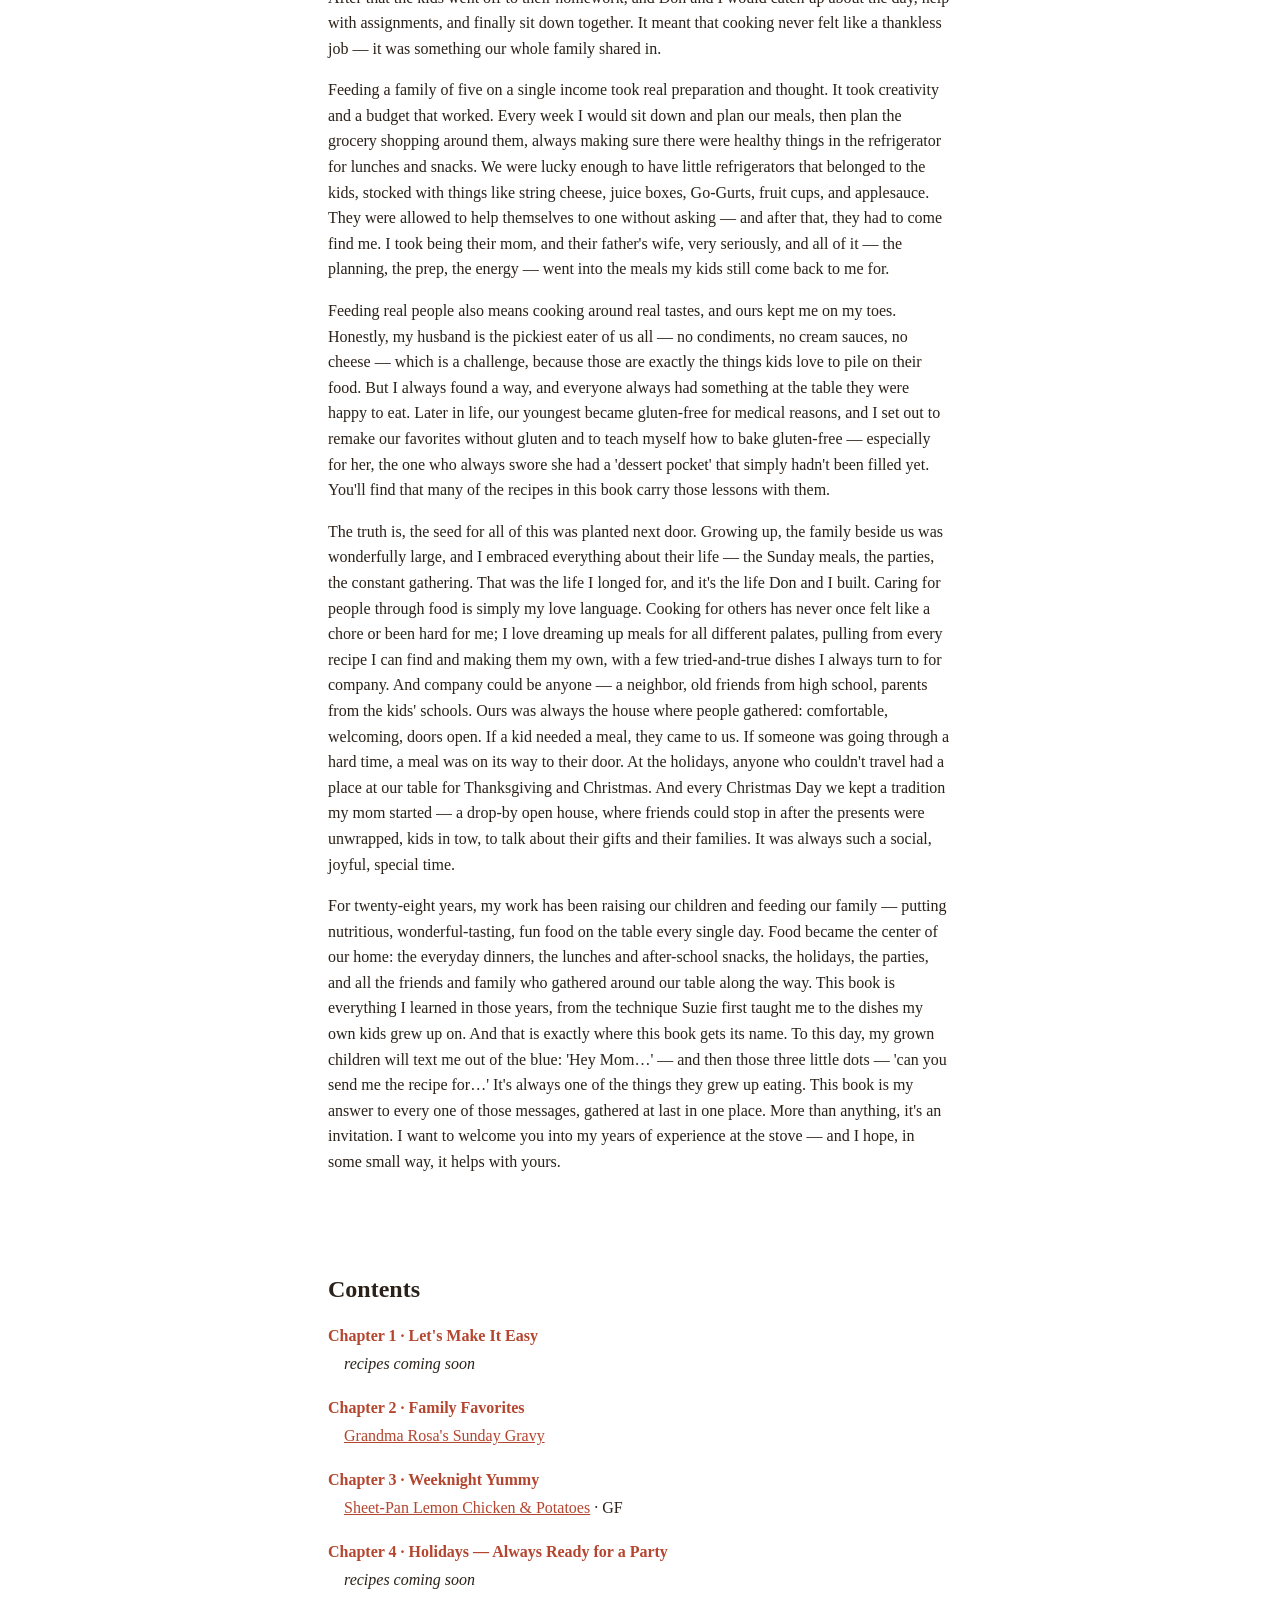
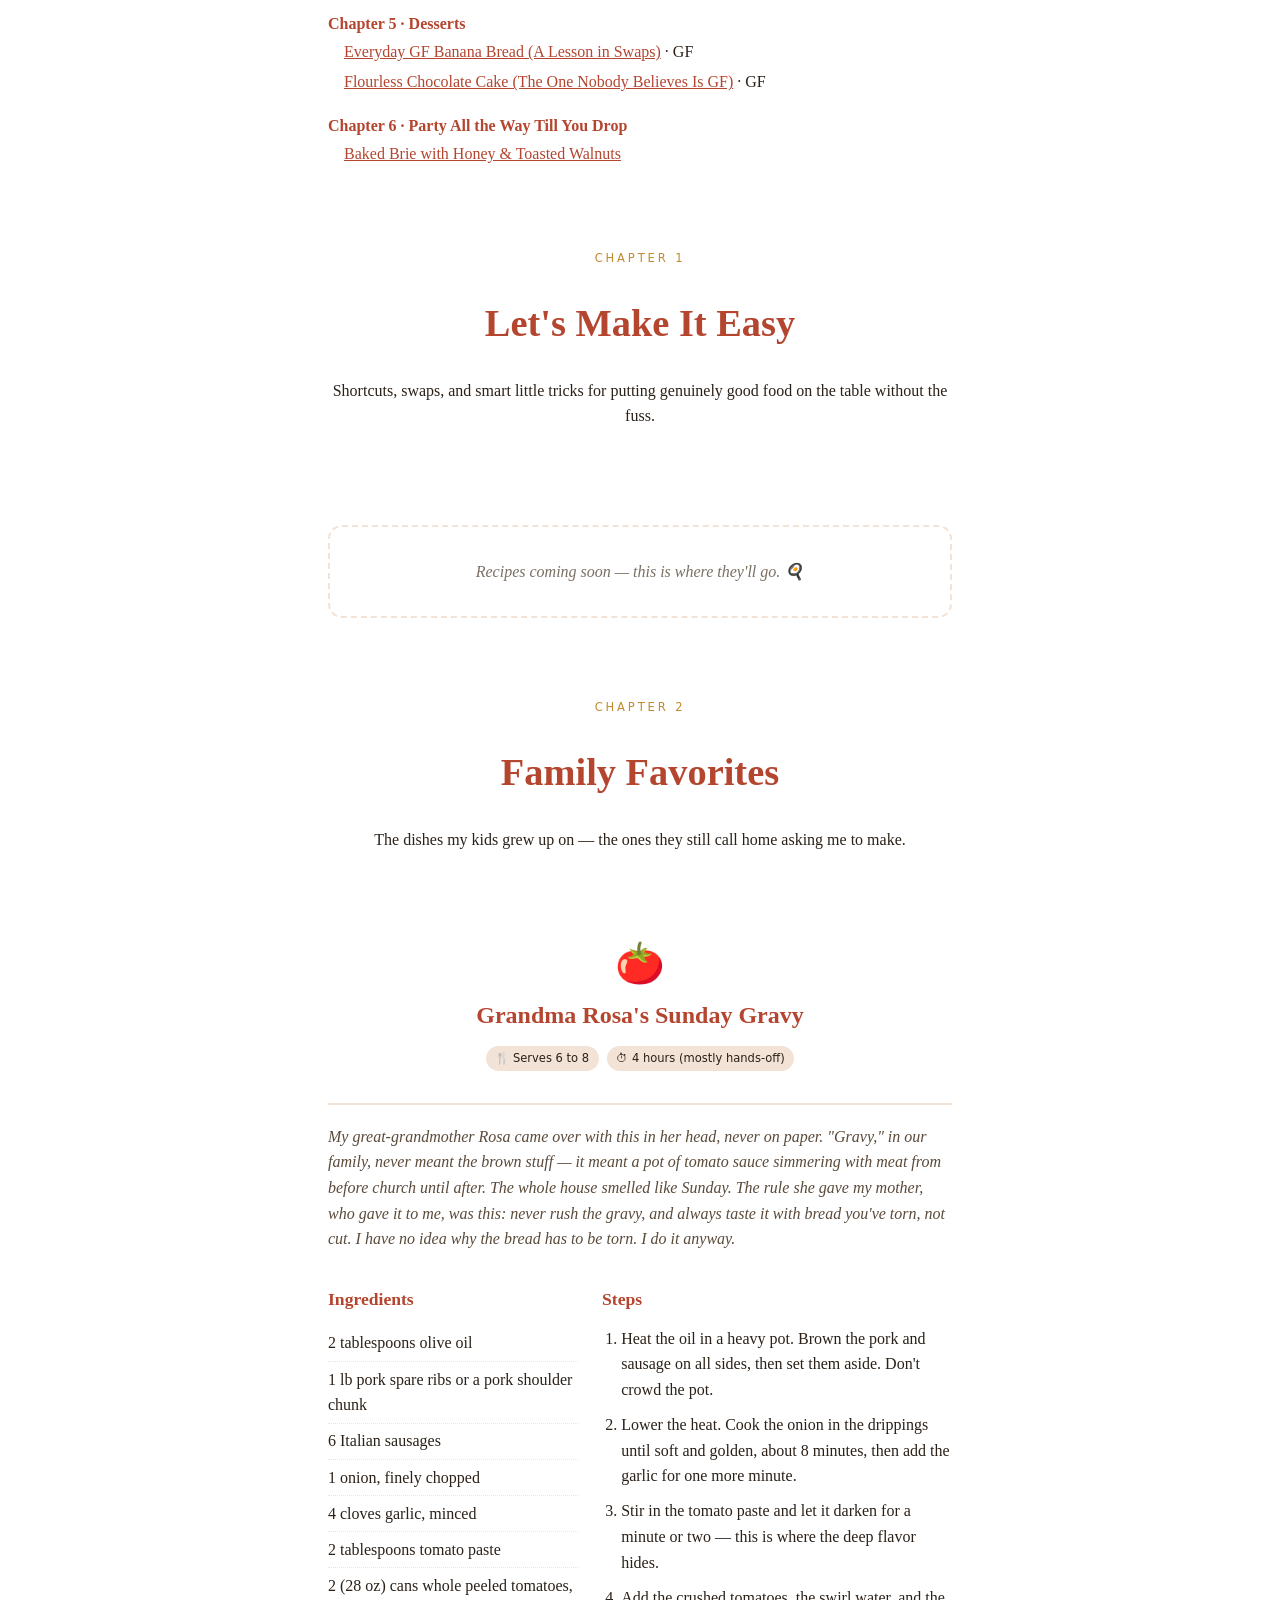
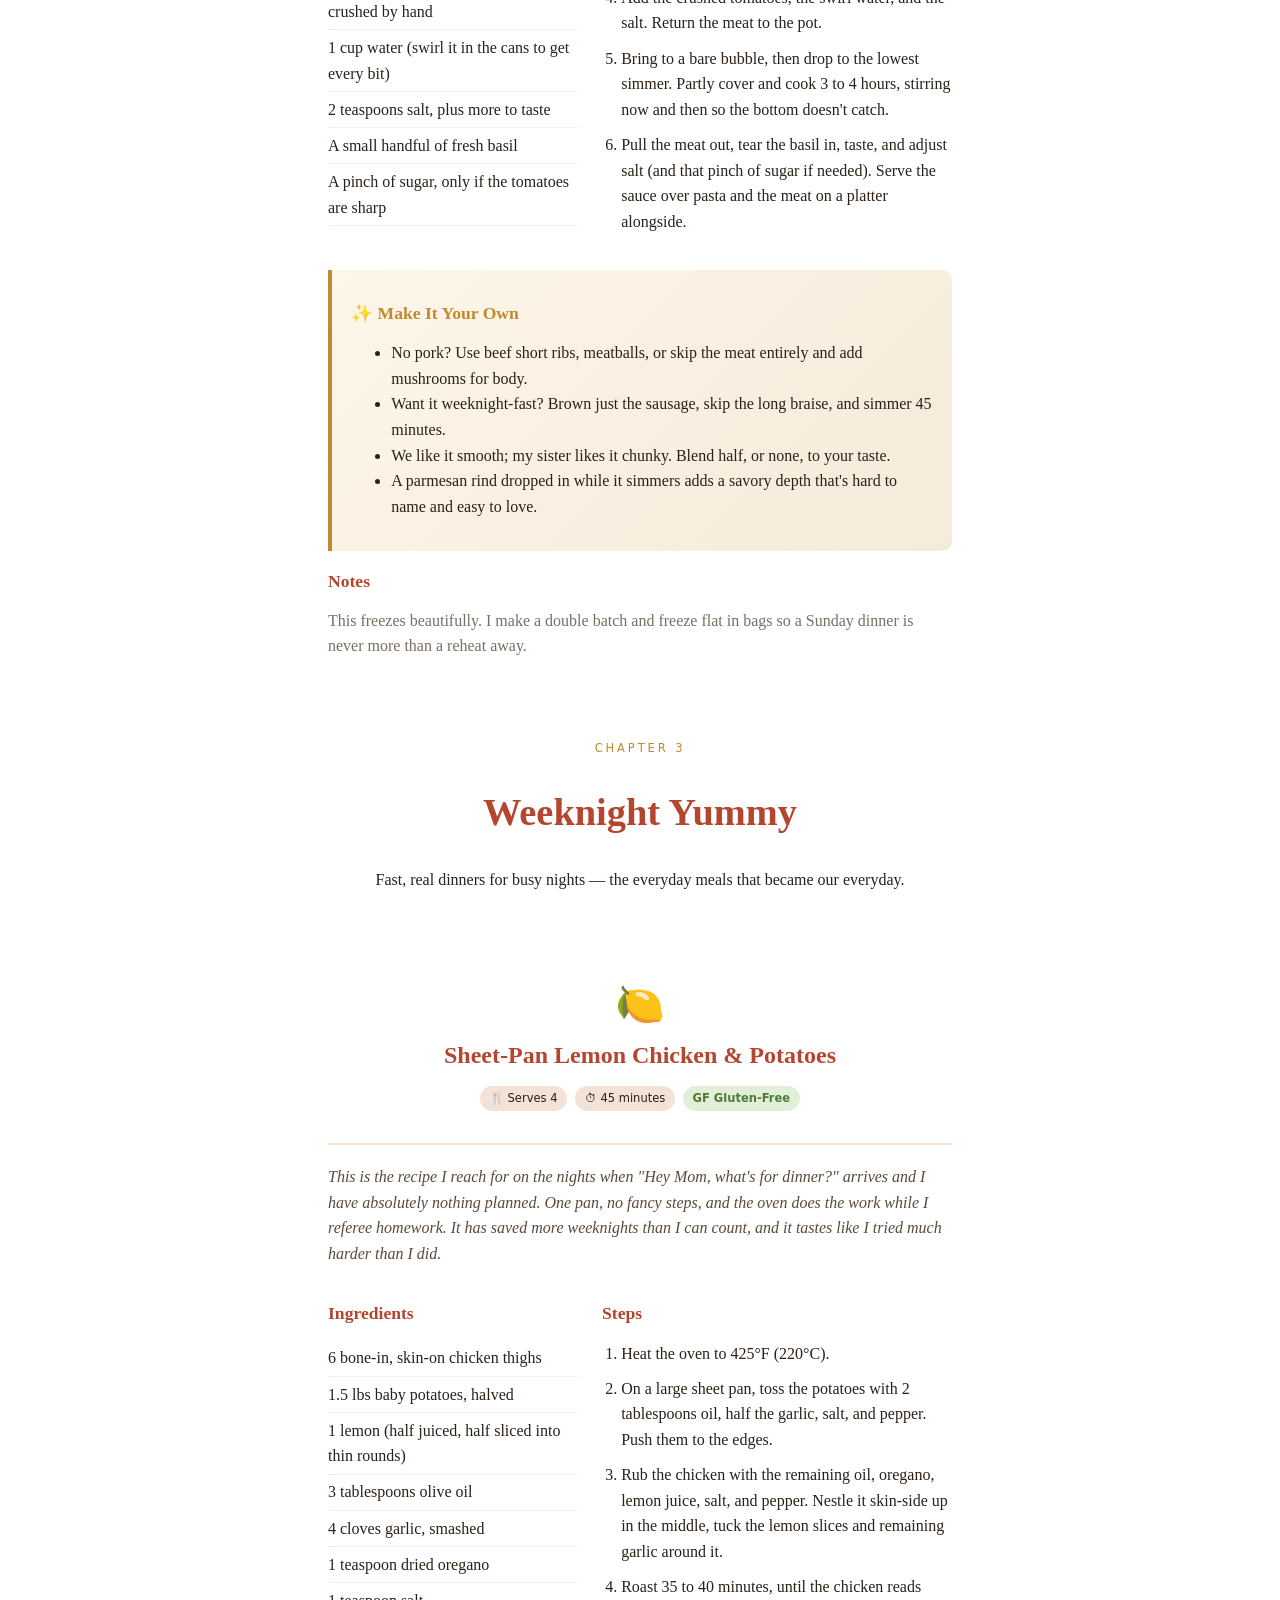
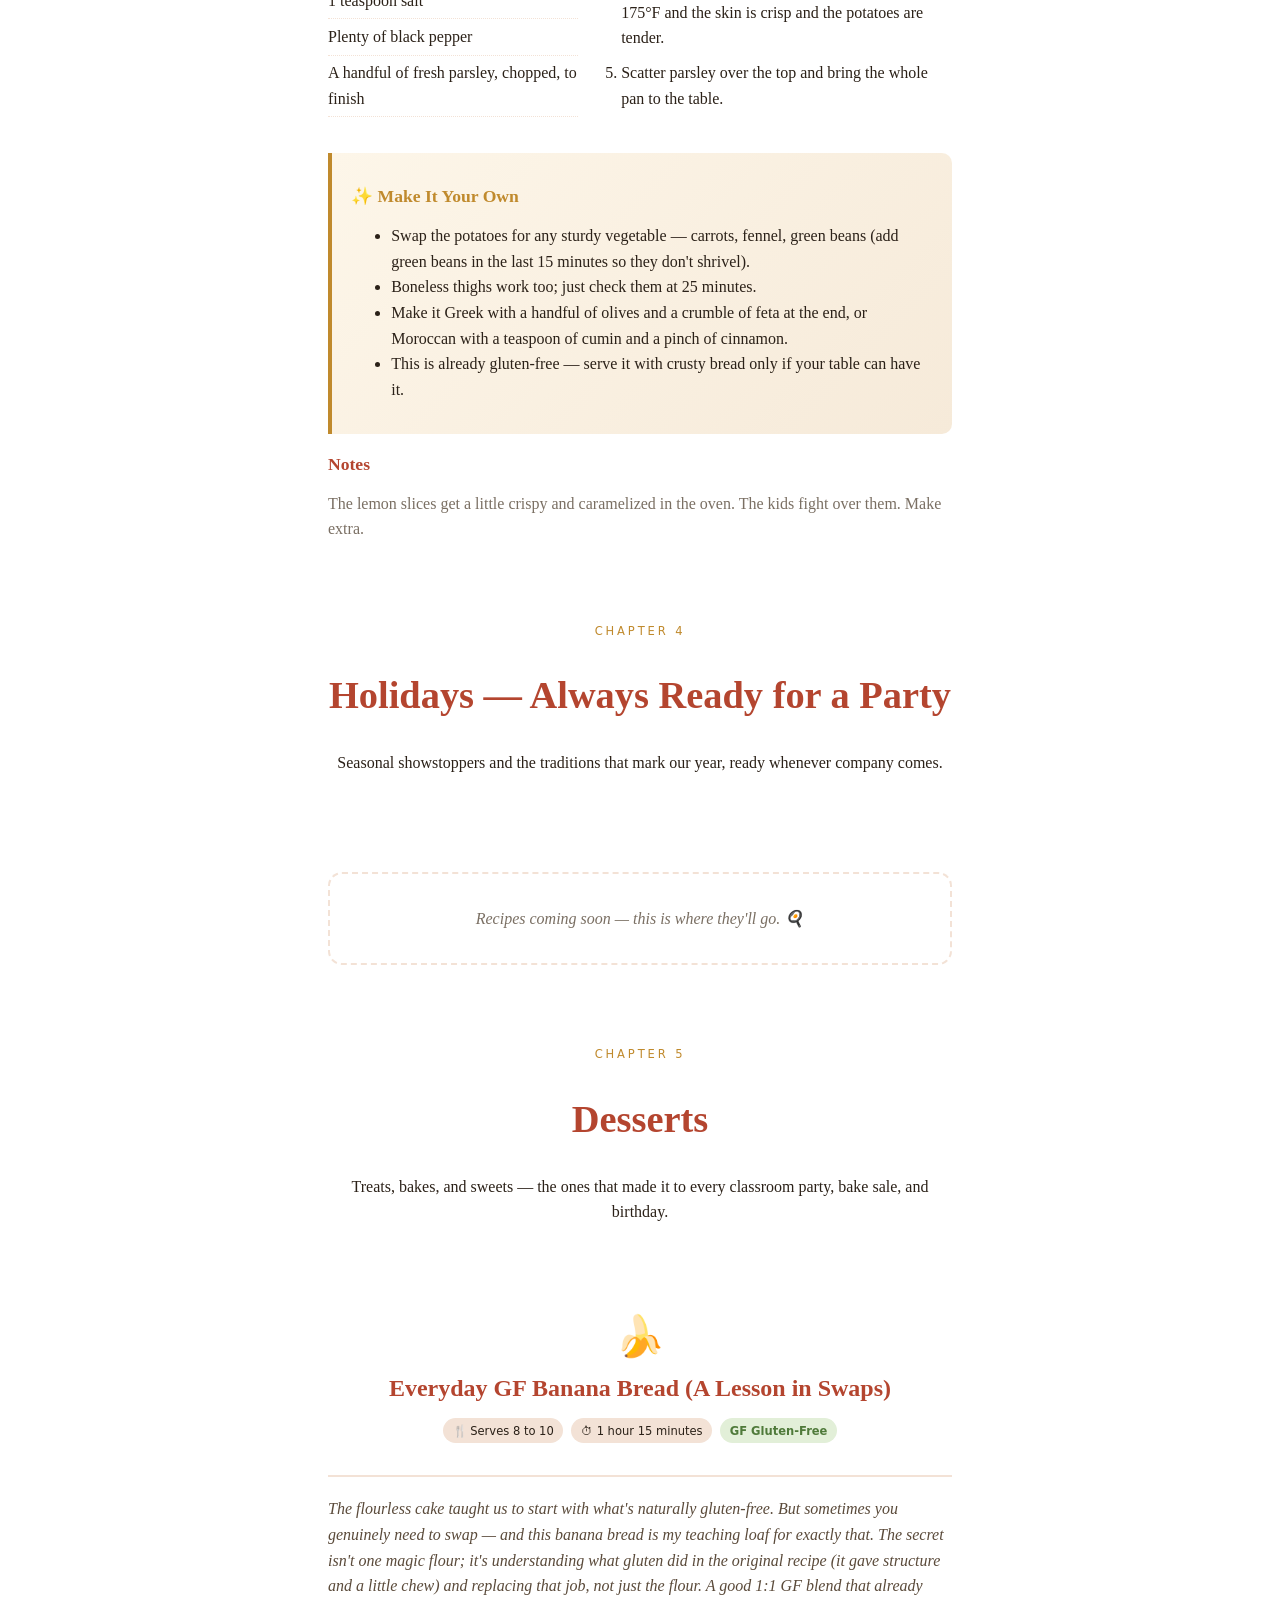
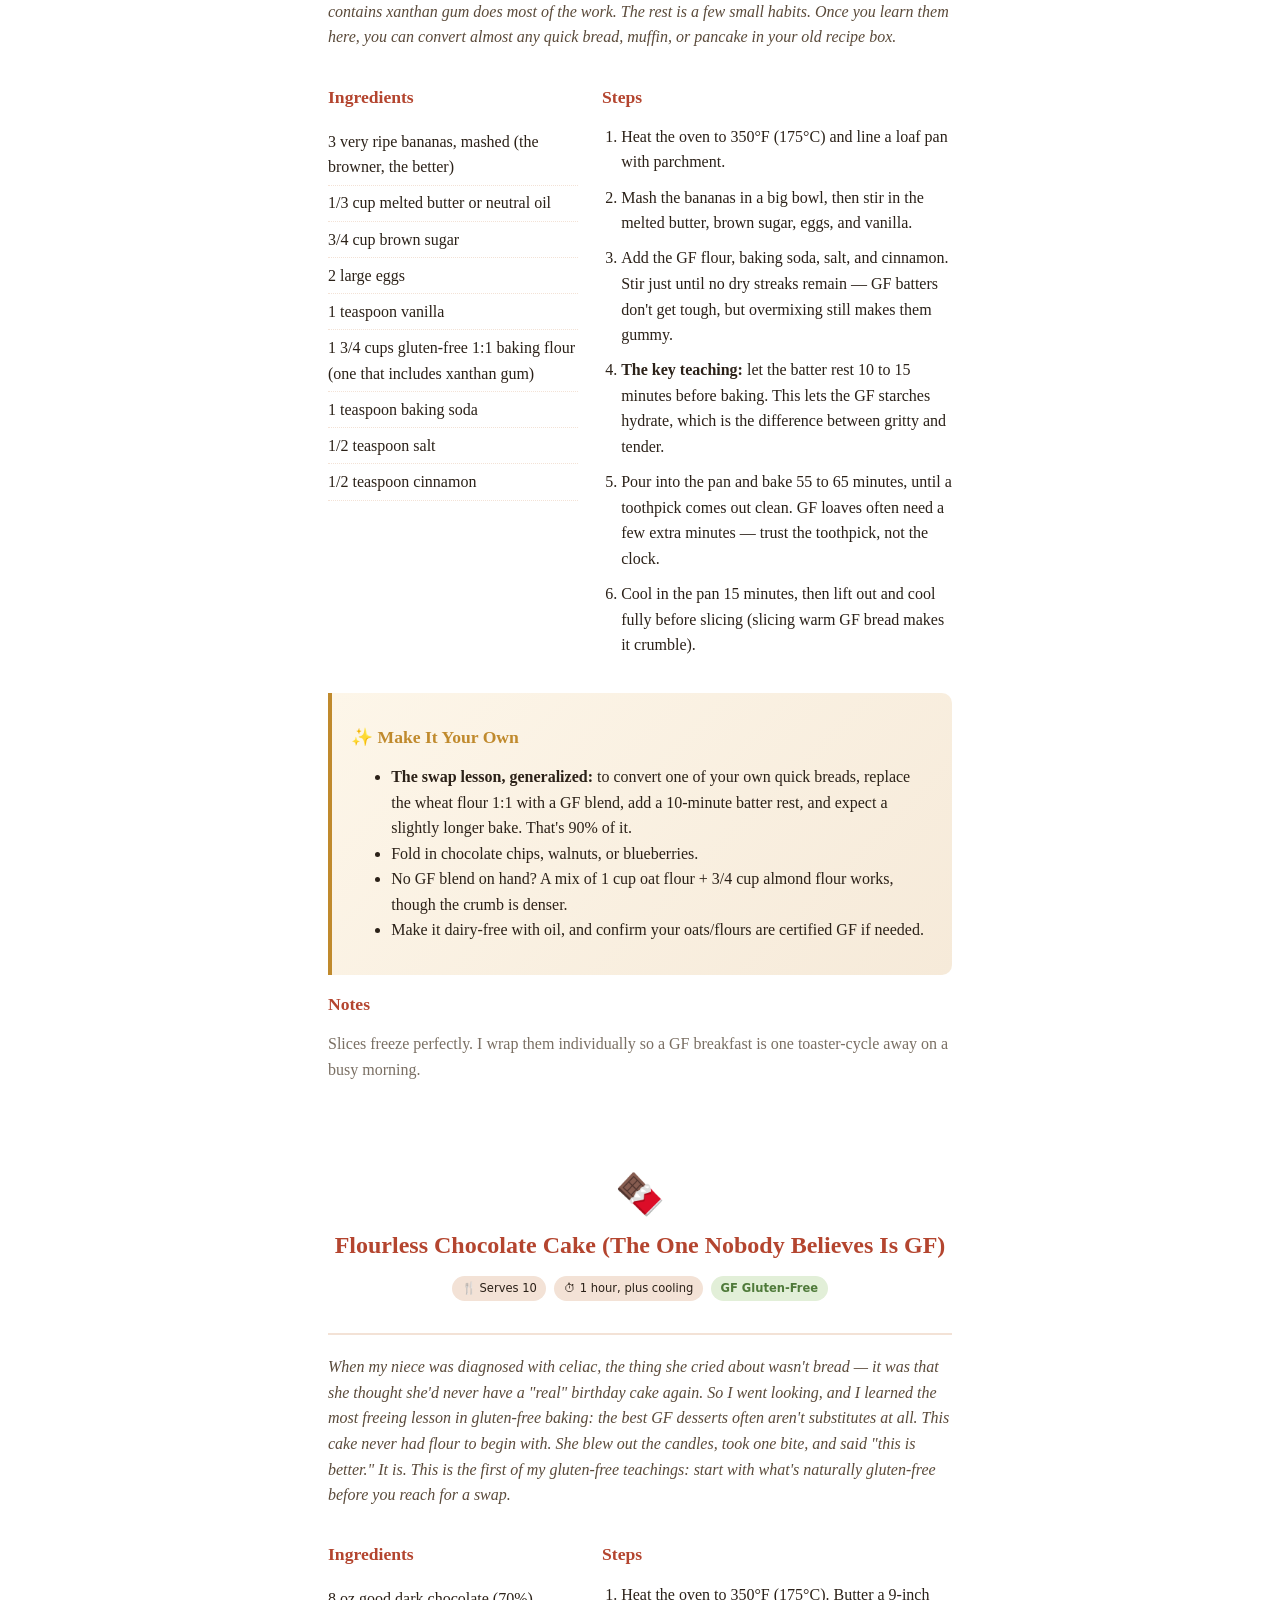
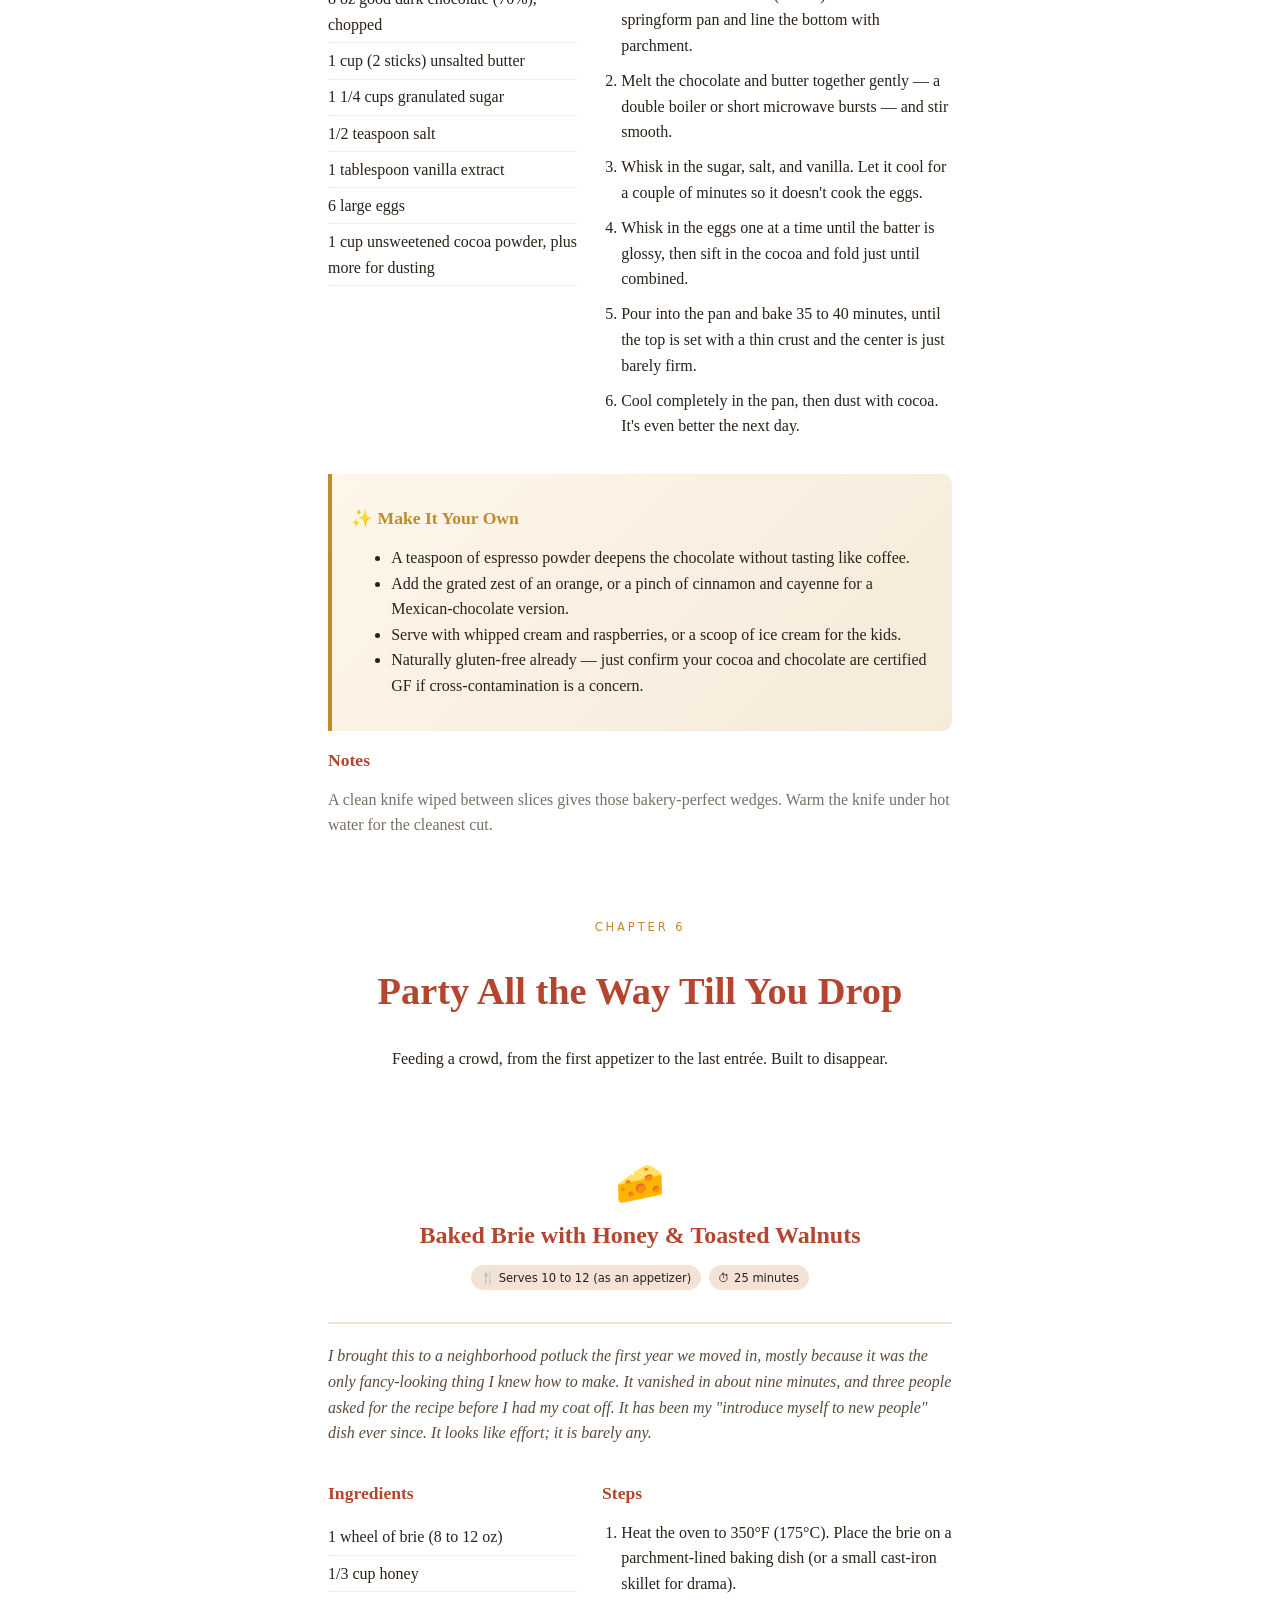
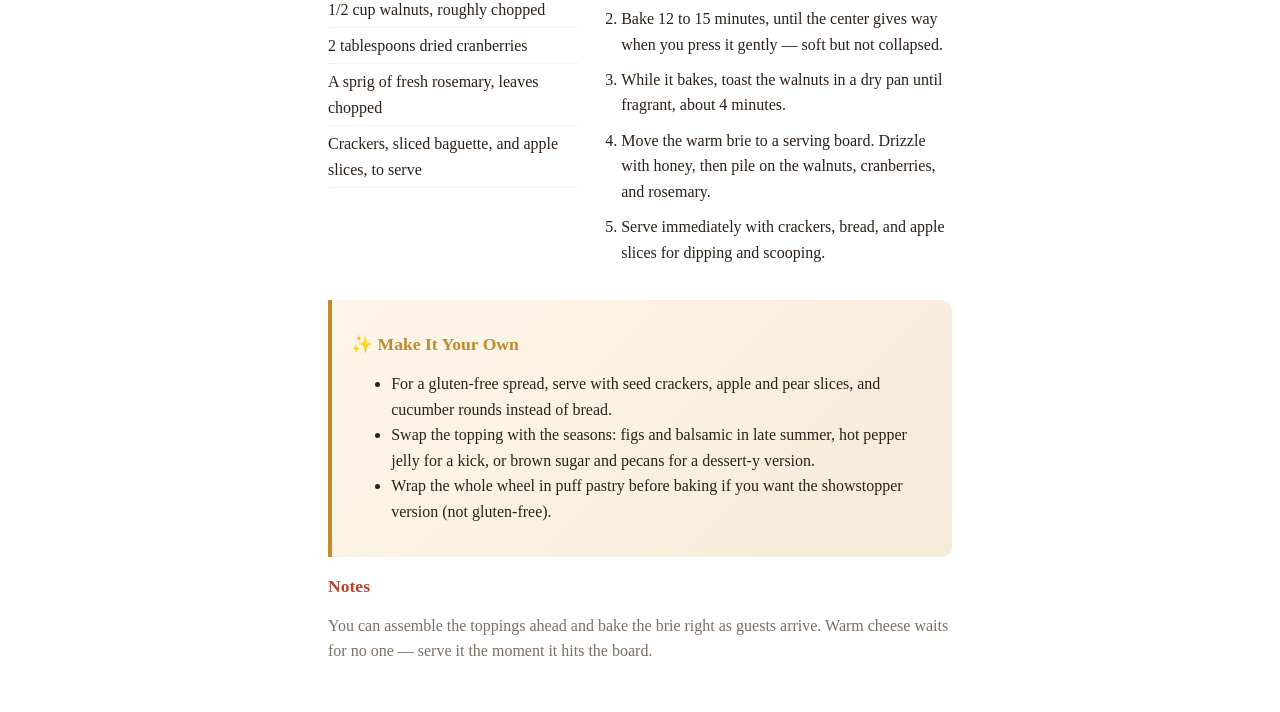
==== commit 67c7d5c0: "Add heritage roots and full circle of influences; refine philosophy" ====
--- a/docs/book.html
+++ b/docs/book.html
@@ -20,7 +20,7 @@
 
 <section class="book-intro">
   <h2>A note before we cook</h2>
-  <p>My name is Missy Delaria, and I learned to cook on the banks of the Niagara River. I grew up in Grand Island, a suburb just outside Buffalo, New York, in a house that looked across the water to Canada. We were a typical family of four — my mother stayed home, my father worked, and my sister was six and a half years older than me, off doing her own things. Truthfully, my mom and grandmother were not big cooks. I treasure the couple of their recipes I still make today, but the kitchen was mostly mine to figure out. I really learned to cook from three places: from Suzie — Mrs. Wiles, a housekeeper in our neighborhood — who gave me my foundation and the real how-to of it; a little bit from my mom; and a great deal from myself, by experimenting, trying things, and simply having the drive and the desire to make good food for the people I love. I started cooking avidly in my early twenties — I can still picture myself baking in my little apartment, turning out sugar cookies and fudge brownies to give away as gifts, made with love and joy, and finding my footing with a few good pasta and pork dishes. It all began with love and curiosity, and it has never stopped. I&#x27;ve never boxed my cooking into one tradition. There&#x27;s American in it, European, a little Southern — but honestly, nothing is strictly defined. My cooking is defined by taste, and by how much my family and friends enjoy it. That, to me, has always been the only measure that matters.</p><p>Years later, I met my husband in 1989, when we were college sweethearts. We married in 1995 in Wayzata, Minnesota, bought a wonderful little house in Deep Haven, and began building a life of our own. In August of 1997 we welcomed our first child, Kendall, and in September of 1999 we completed our family with our twins, Stockton and Larkin — and just like that, we were a family of five. When the children arrived, we had a decision to make: would I keep working, or stay home? We chose for me to stay home, and I have been devoted to that choice ever since.</p><p>Cooking in our family always started with one simple desire: to have us all together at the table every single night. Even when the children were babies, we ate dinner together. My rule was that I did not cook multiple meals — the family food was the family food, and the kids ate everything. Nothing was made special just for them. They certainly had their favorites, and once they were old enough they served themselves and could take a &#x27;no thank you helping,&#x27; because the way I cooked was balanced and nutritious and I wanted them to have every part of what their growing bodies needed. Each child would fix their plate, carry it to their place, and wait until their father and I had ours, so that we were all seated at the same time. No one rushed through dinner. And every night, we went around the table and each shared one good thing and one bad thing from our day. That little ritual taught us something I hold dear: that good things are meant to be celebrated by the people you love, and the hard things can be solved — or simply comforted — by the people you love. We kept that table, and that tradition, all the way through high school, even when the kids were busy with lives of their own. And there was one more rule in our house: the person who cooks does not clean up. Since I did all the prep and the cooking, having everything ready the moment the kids were hungry and my husband, Don, walked in from work, the cleanup belonged to everyone else. We would all clear our places, and then Don and the kids put the food away, loaded the dishwasher, and washed whatever needed washing. After that the kids went off to their homework, and Don and I would catch up about the day, help with assignments, and finally sit down together. It meant that cooking never felt like a thankless job — it was something our whole family shared in.</p><p>Feeding a family of five on a single income took real preparation and thought. It took creativity and a budget that worked. Every week I would sit down and plan our meals, then plan the grocery shopping around them, always making sure there were healthy things in the refrigerator for lunches and snacks. We were lucky enough to have little refrigerators that belonged to the kids, stocked with things like string cheese, juice boxes, Go-Gurts, fruit cups, and applesauce. They were allowed to help themselves to one without asking — and after that, they had to come find me. I took being their mom, and their father&#x27;s wife, very seriously, and all of it — the planning, the prep, the energy — went into the meals my kids still come back to me for.</p><p>Feeding real people also means cooking around real tastes, and ours kept me on my toes. Honestly, my husband is the pickiest eater of us all — no condiments, no cream sauces, no cheese — which is a challenge, because those are exactly the things kids love to pile on their food. But I always found a way, and everyone always had something at the table they were happy to eat. Later in life, our youngest became gluten-free for medical reasons, and I set out to remake our favorites without gluten and to teach myself how to bake gluten-free — especially for her, the one who always swore she had a &#x27;dessert pocket&#x27; that simply hadn&#x27;t been filled yet. You&#x27;ll find that many of the recipes in this book carry those lessons with them.</p><p>The truth is, the seed for all of this was planted next door. Growing up, the family beside us was wonderfully large, and I embraced everything about their life — the Sunday meals, the parties, the constant gathering. That was the life I longed for, and it&#x27;s the life Don and I built. Caring for people through food is simply my love language. Cooking for others has never once felt like a chore or been hard for me; I love dreaming up meals for all different palates, pulling from every recipe I can find and making them my own, with a few tried-and-true dishes I always turn to for company. And company could be anyone — a neighbor, old friends from high school, parents from the kids&#x27; schools. Ours was always the house where people gathered: comfortable, welcoming, doors open. If a kid needed a meal, they came to us. If someone was going through a hard time, a meal was on its way to their door. At the holidays, anyone who couldn&#x27;t travel had a place at our table for Thanksgiving and Christmas. And every Christmas Day we kept a tradition my mom started — a drop-by open house, where friends could stop in after the presents were unwrapped, kids in tow, to talk about their gifts and their families. It was always such a social, joyful, special time.</p><p>For twenty-eight years, my work has been raising our children and feeding our family — putting nutritious, wonderful-tasting, fun food on the table every single day. Food became the center of our home: the everyday dinners, the lunches and after-school snacks, the holidays, the parties, and all the friends and family who gathered around our table along the way. This book is everything I learned in those years, from the technique Suzie first taught me to the dishes my own kids grew up on. And that is exactly where this book gets its name. To this day, my grown children will text me out of the blue: &#x27;Hey Mom…&#x27; — and then those three little dots — &#x27;can you send me the recipe for…&#x27; It&#x27;s always one of the things they grew up eating. This book is my answer to every one of those messages, gathered at last in one place. More than anything, it&#x27;s an invitation. I want to welcome you into my years of experience at the stove — and I hope, in some small way, it helps with yours.</p>
+  <p>My name is Missy Delaria, and I learned to cook on the banks of the Niagara River. I grew up in Grand Island, a suburb just outside Buffalo, New York, in a house that looked across the water to Canada. We were a typical family of four — my mother stayed home, my father worked, and my sister was six and a half years older than me, off doing her own things. Truthfully, my mom and grandmother were not big cooks. I treasure the couple of their recipes I still make today, but the kitchen was mostly mine to figure out. I really learned to cook from three places: from Suzie — Mrs. Wiles, a housekeeper in our neighborhood — who gave me my foundation and the real how-to of it; a little bit from my mom; and a great deal from myself, by experimenting, trying things, and simply having the drive and the desire to make good food for the people I love. I started cooking avidly in my early twenties — I can still picture myself baking in my little apartment, turning out sugar cookies and fudge brownies to give away as gifts, made with love and joy, and finding my footing with a few good pasta and pork dishes. It all began with love and curiosity, and it has never stopped. I&#x27;ve never boxed my cooking into one tradition. My roots run through Polish, German, English, Scottish, and American kitchens, with a little Southern worked in too — but honestly, nothing is strictly defined. My cooking is guided by taste and by the combinations of flavors that sing together, never by one specific tradition or recipe. It&#x27;s a philosophy built on flavor and on the love I put into food to give to other people. And the people who shaped me along the way were many: my grandmother and my mother, Suzie — Mrs. Wiles — and countless friends and family members who each infused something into the way I cook. How much the people at my table enjoy it has always been the only measure that matters.</p><p>Years later, I met my husband in 1989, when we were college sweethearts. We married in 1995 in Wayzata, Minnesota, bought a wonderful little house in Deep Haven, and began building a life of our own. In August of 1997 we welcomed our first child, Kendall, and in September of 1999 we completed our family with our twins, Stockton and Larkin — and just like that, we were a family of five. When the children arrived, we had a decision to make: would I keep working, or stay home? We chose for me to stay home, and I have been devoted to that choice ever since.</p><p>Cooking in our family always started with one simple desire: to have us all together at the table every single night. Even when the children were babies, we ate dinner together. My rule was that I did not cook multiple meals — the family food was the family food, and the kids ate everything. Nothing was made special just for them. They certainly had their favorites, and once they were old enough they served themselves and could take a &#x27;no thank you helping,&#x27; because the way I cooked was balanced and nutritious and I wanted them to have every part of what their growing bodies needed. Each child would fix their plate, carry it to their place, and wait until their father and I had ours, so that we were all seated at the same time. No one rushed through dinner. And every night, we went around the table and each shared one good thing and one bad thing from our day. That little ritual taught us something I hold dear: that good things are meant to be celebrated by the people you love, and the hard things can be solved — or simply comforted — by the people you love. We kept that table, and that tradition, all the way through high school, even when the kids were busy with lives of their own. And there was one more rule in our house: the person who cooks does not clean up. Since I did all the prep and the cooking, having everything ready the moment the kids were hungry and my husband, Don, walked in from work, the cleanup belonged to everyone else. We would all clear our places, and then Don and the kids put the food away, loaded the dishwasher, and washed whatever needed washing. After that the kids went off to their homework, and Don and I would catch up about the day, help with assignments, and finally sit down together. It meant that cooking never felt like a thankless job — it was something our whole family shared in.</p><p>Feeding a family of five on a single income took real preparation and thought. It took creativity and a budget that worked. Every week I would sit down and plan our meals, then plan the grocery shopping around them, always making sure there were healthy things in the refrigerator for lunches and snacks. We were lucky enough to have little refrigerators that belonged to the kids, stocked with things like string cheese, juice boxes, Go-Gurts, fruit cups, and applesauce. They were allowed to help themselves to one without asking — and after that, they had to come find me. I took being their mom, and their father&#x27;s wife, very seriously, and all of it — the planning, the prep, the energy — went into the meals my kids still come back to me for.</p><p>Feeding real people also means cooking around real tastes, and ours kept me on my toes. Honestly, my husband is the pickiest eater of us all — no condiments, no cream sauces, no cheese — which is a challenge, because those are exactly the things kids love to pile on their food. But I always found a way, and everyone always had something at the table they were happy to eat. Later in life, our youngest became gluten-free for medical reasons, and I set out to remake our favorites without gluten and to teach myself how to bake gluten-free — especially for her, the one who always swore she had a &#x27;dessert pocket&#x27; that simply hadn&#x27;t been filled yet. You&#x27;ll find that many of the recipes in this book carry those lessons with them.</p><p>The truth is, the seed for all of this was planted next door. Growing up, the family beside us was wonderfully large, and I embraced everything about their life — the Sunday meals, the parties, the constant gathering. That was the life I longed for, and it&#x27;s the life Don and I built. Caring for people through food is simply my love language. Cooking for others has never once felt like a chore or been hard for me; I love dreaming up meals for all different palates, pulling from every recipe I can find and making them my own, with a few tried-and-true dishes I always turn to for company. And company could be anyone — a neighbor, old friends from high school, parents from the kids&#x27; schools. Ours was always the house where people gathered: comfortable, welcoming, doors open. If a kid needed a meal, they came to us. If someone was going through a hard time, a meal was on its way to their door. At the holidays, anyone who couldn&#x27;t travel had a place at our table for Thanksgiving and Christmas. And every Christmas Day we kept a tradition my mom started — a drop-by open house, where friends could stop in after the presents were unwrapped, kids in tow, to talk about their gifts and their families. It was always such a social, joyful, special time.</p><p>For twenty-eight years, my work has been raising our children and feeding our family — putting nutritious, wonderful-tasting, fun food on the table every single day. Food became the center of our home: the everyday dinners, the lunches and after-school snacks, the holidays, the parties, and all the friends and family who gathered around our table along the way. This book is everything I learned in those years, from the technique Suzie first taught me to the dishes my own kids grew up on. And that is exactly where this book gets its name. To this day, my grown children will text me out of the blue: &#x27;Hey Mom…&#x27; — and then those three little dots — &#x27;can you send me the recipe for…&#x27; It&#x27;s always one of the things they grew up eating. This book is my answer to every one of those messages, gathered at last in one place. More than anything, it&#x27;s an invitation. I want to welcome you into my years of experience at the stove — and I hope, in some small way, it helps with yours.</p>
 </section>
 
 <section class="toc">
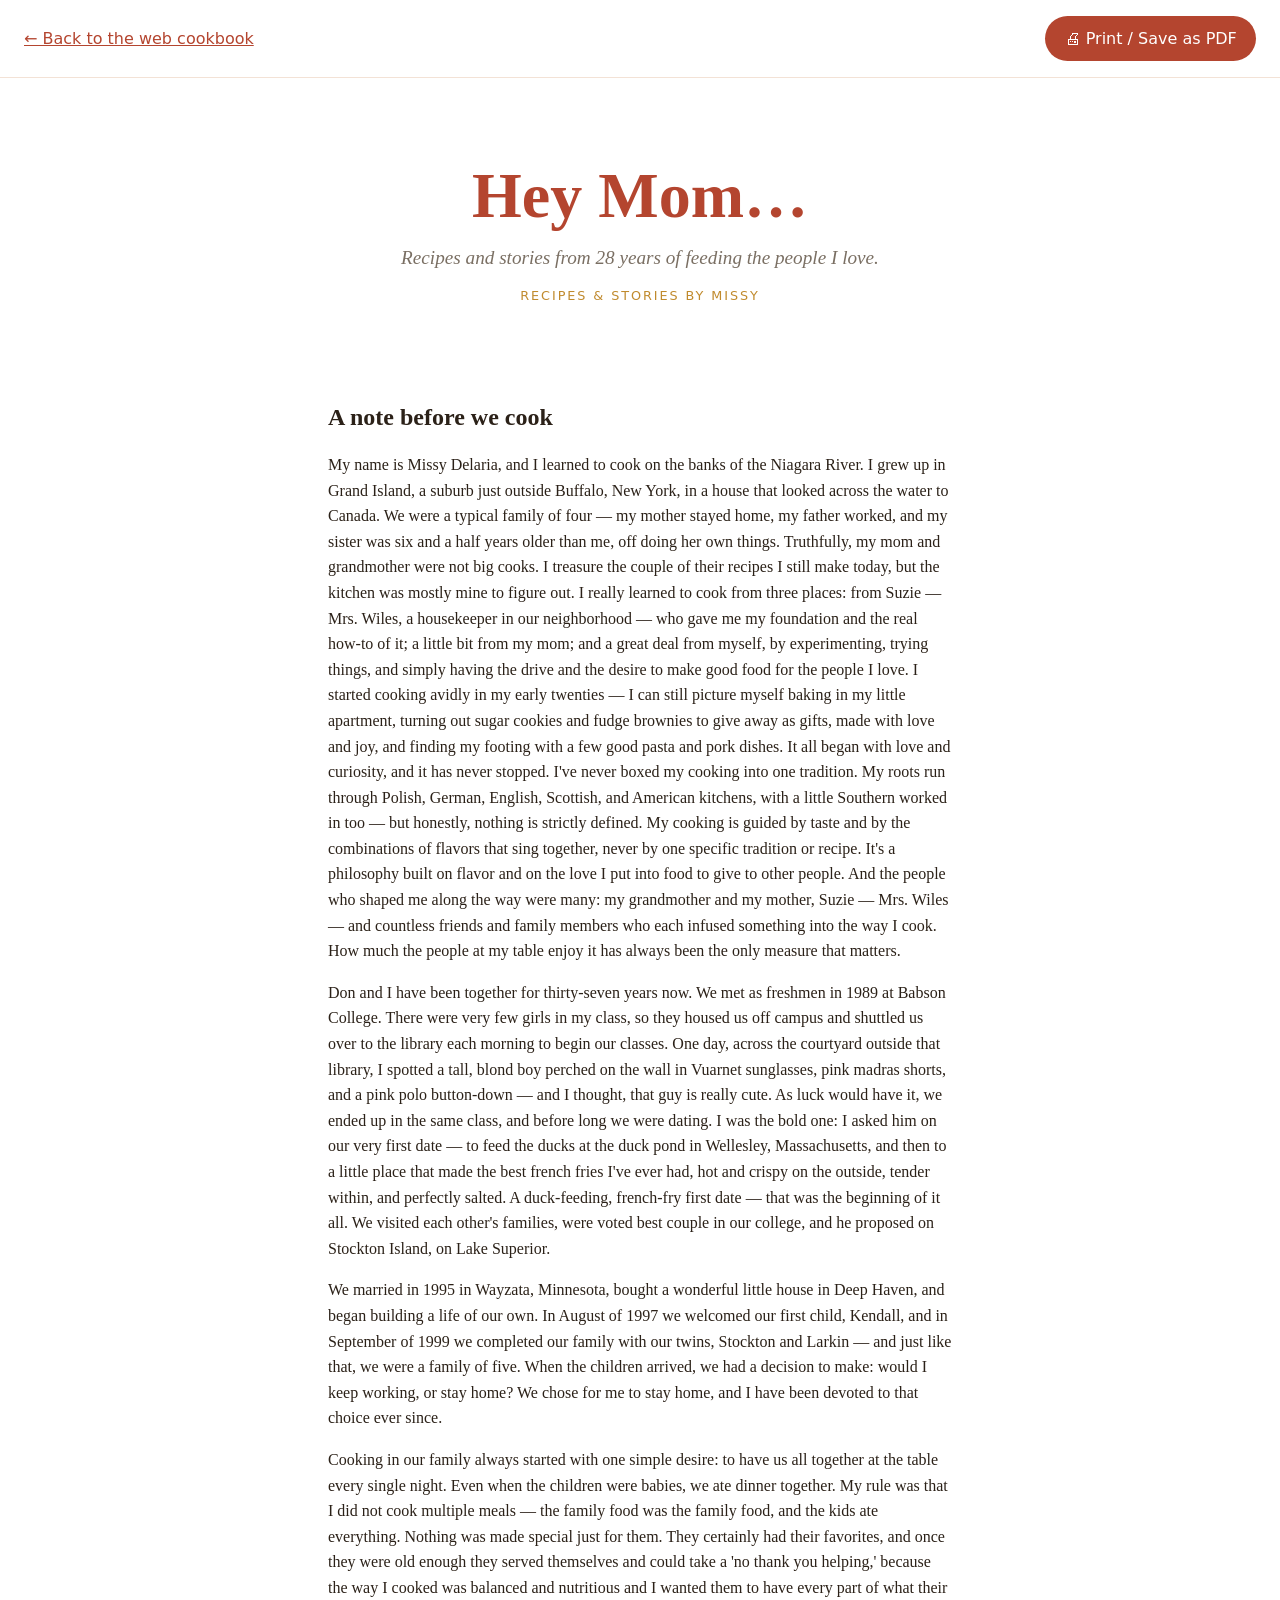
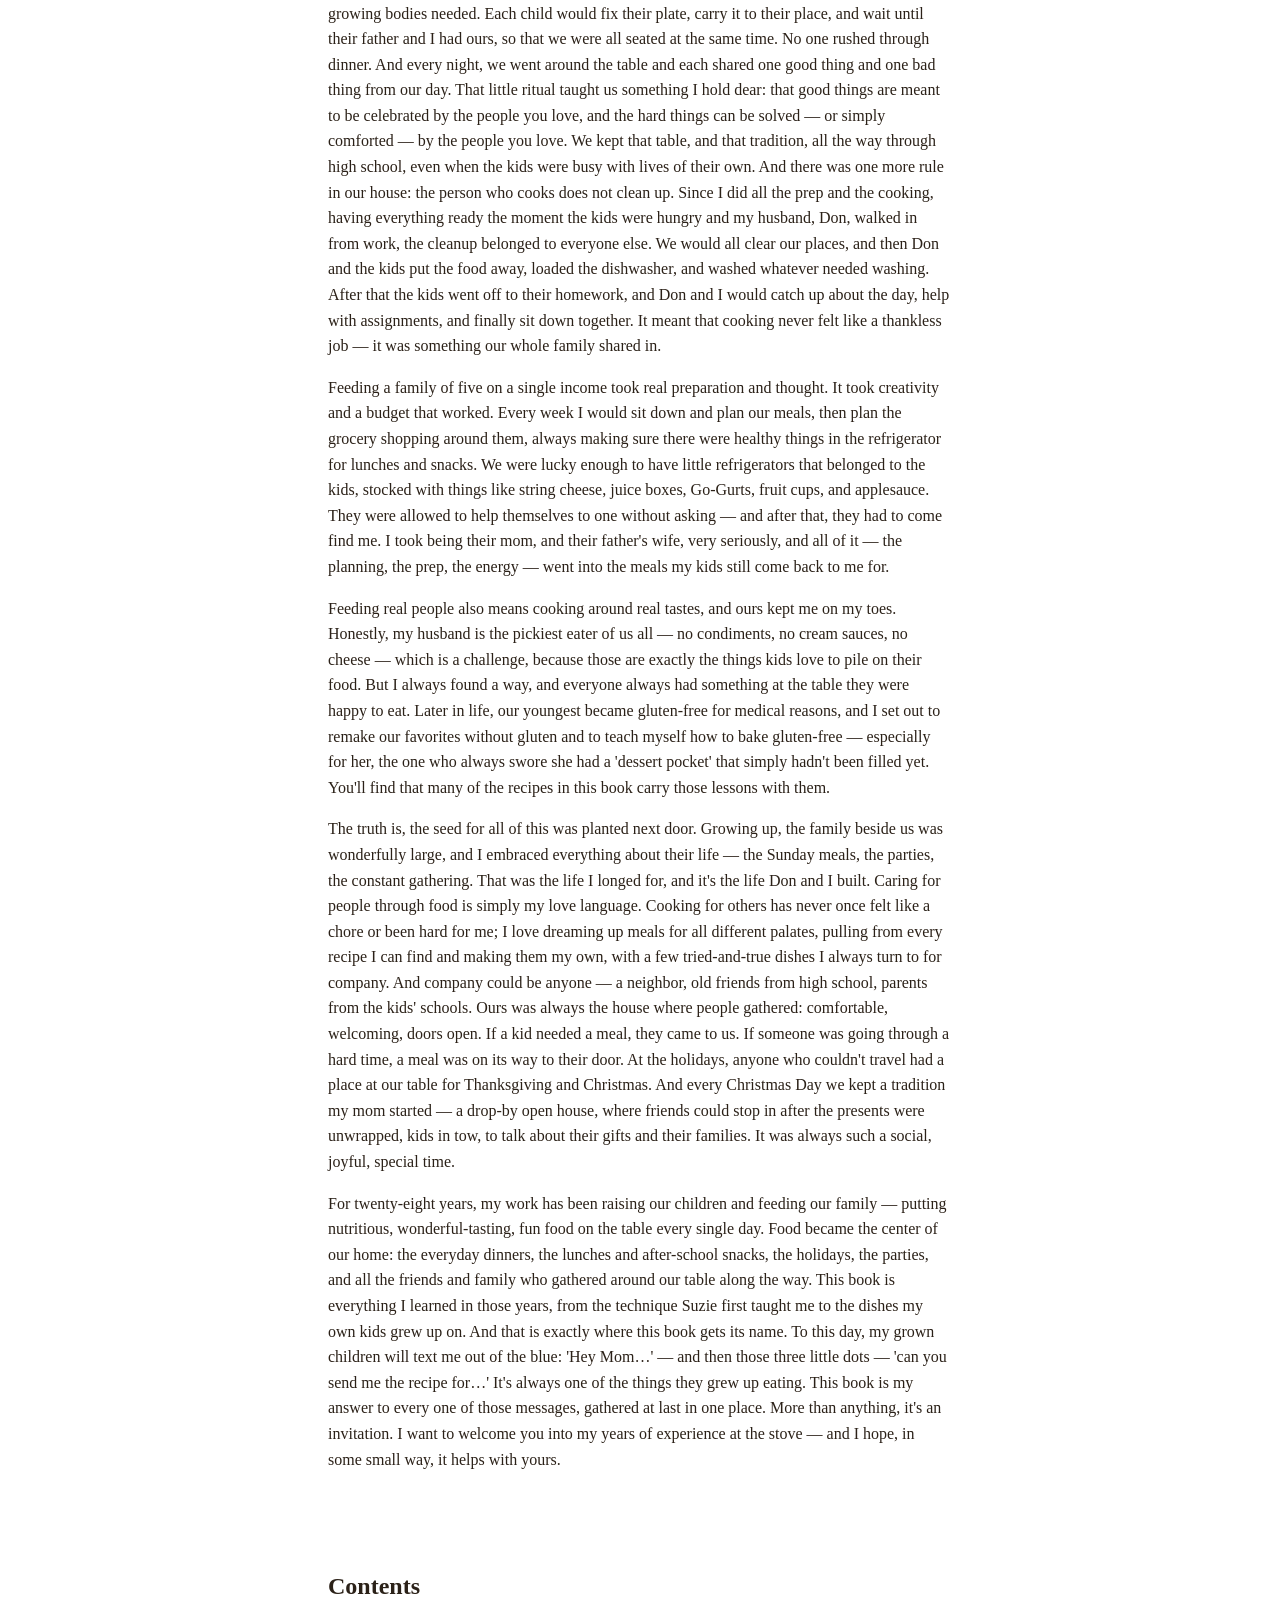
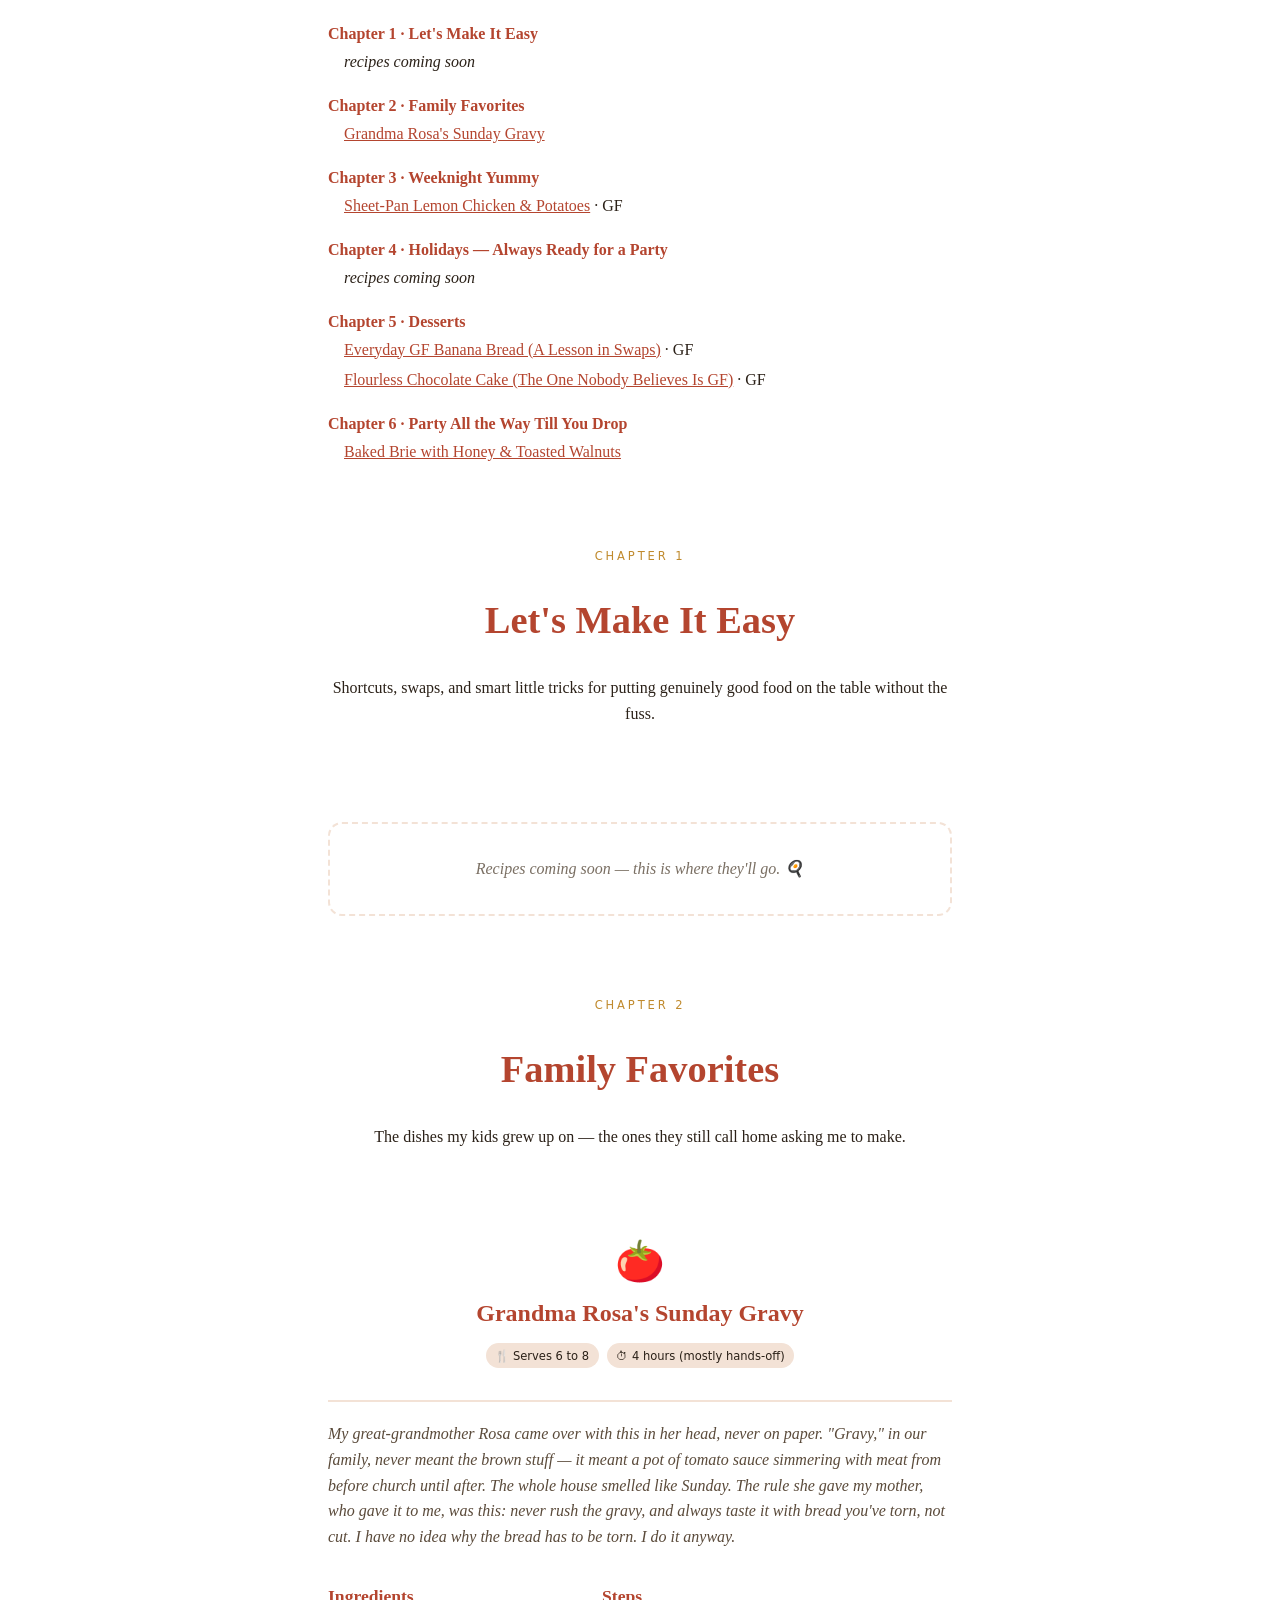
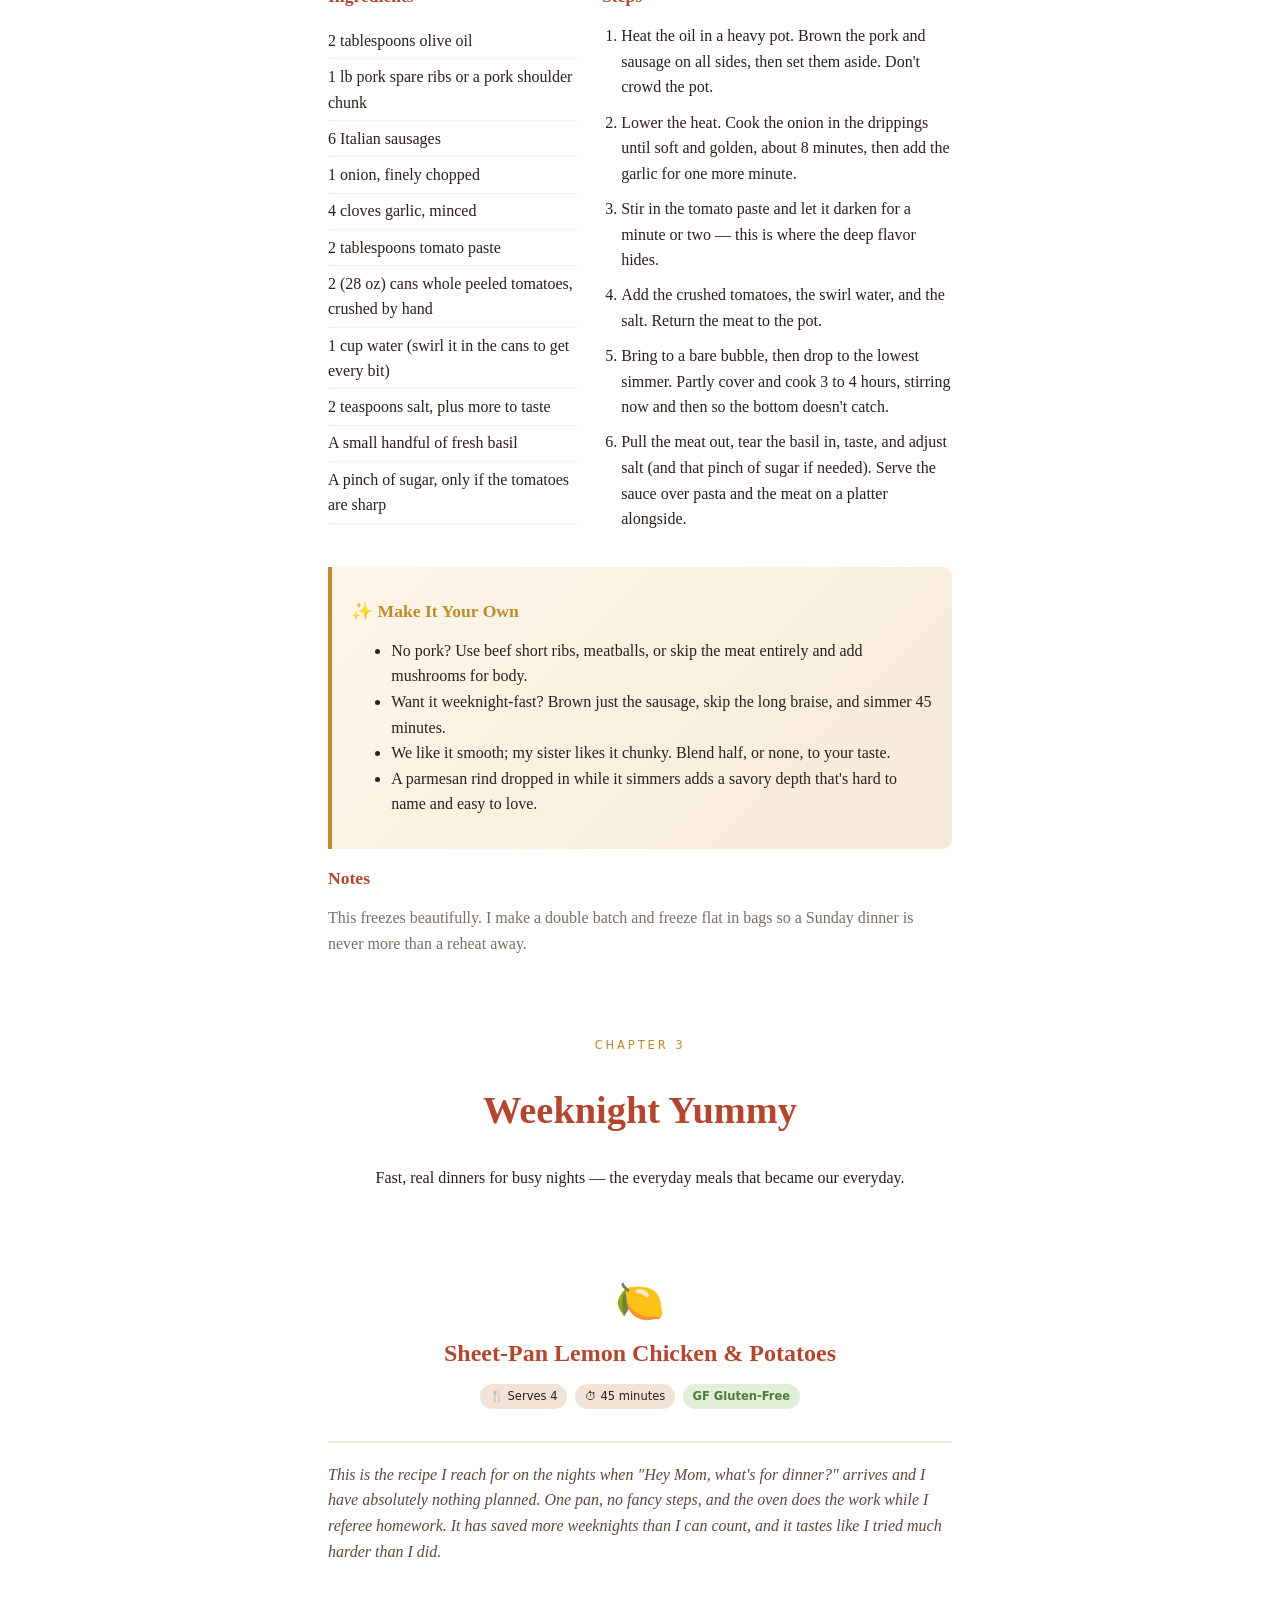
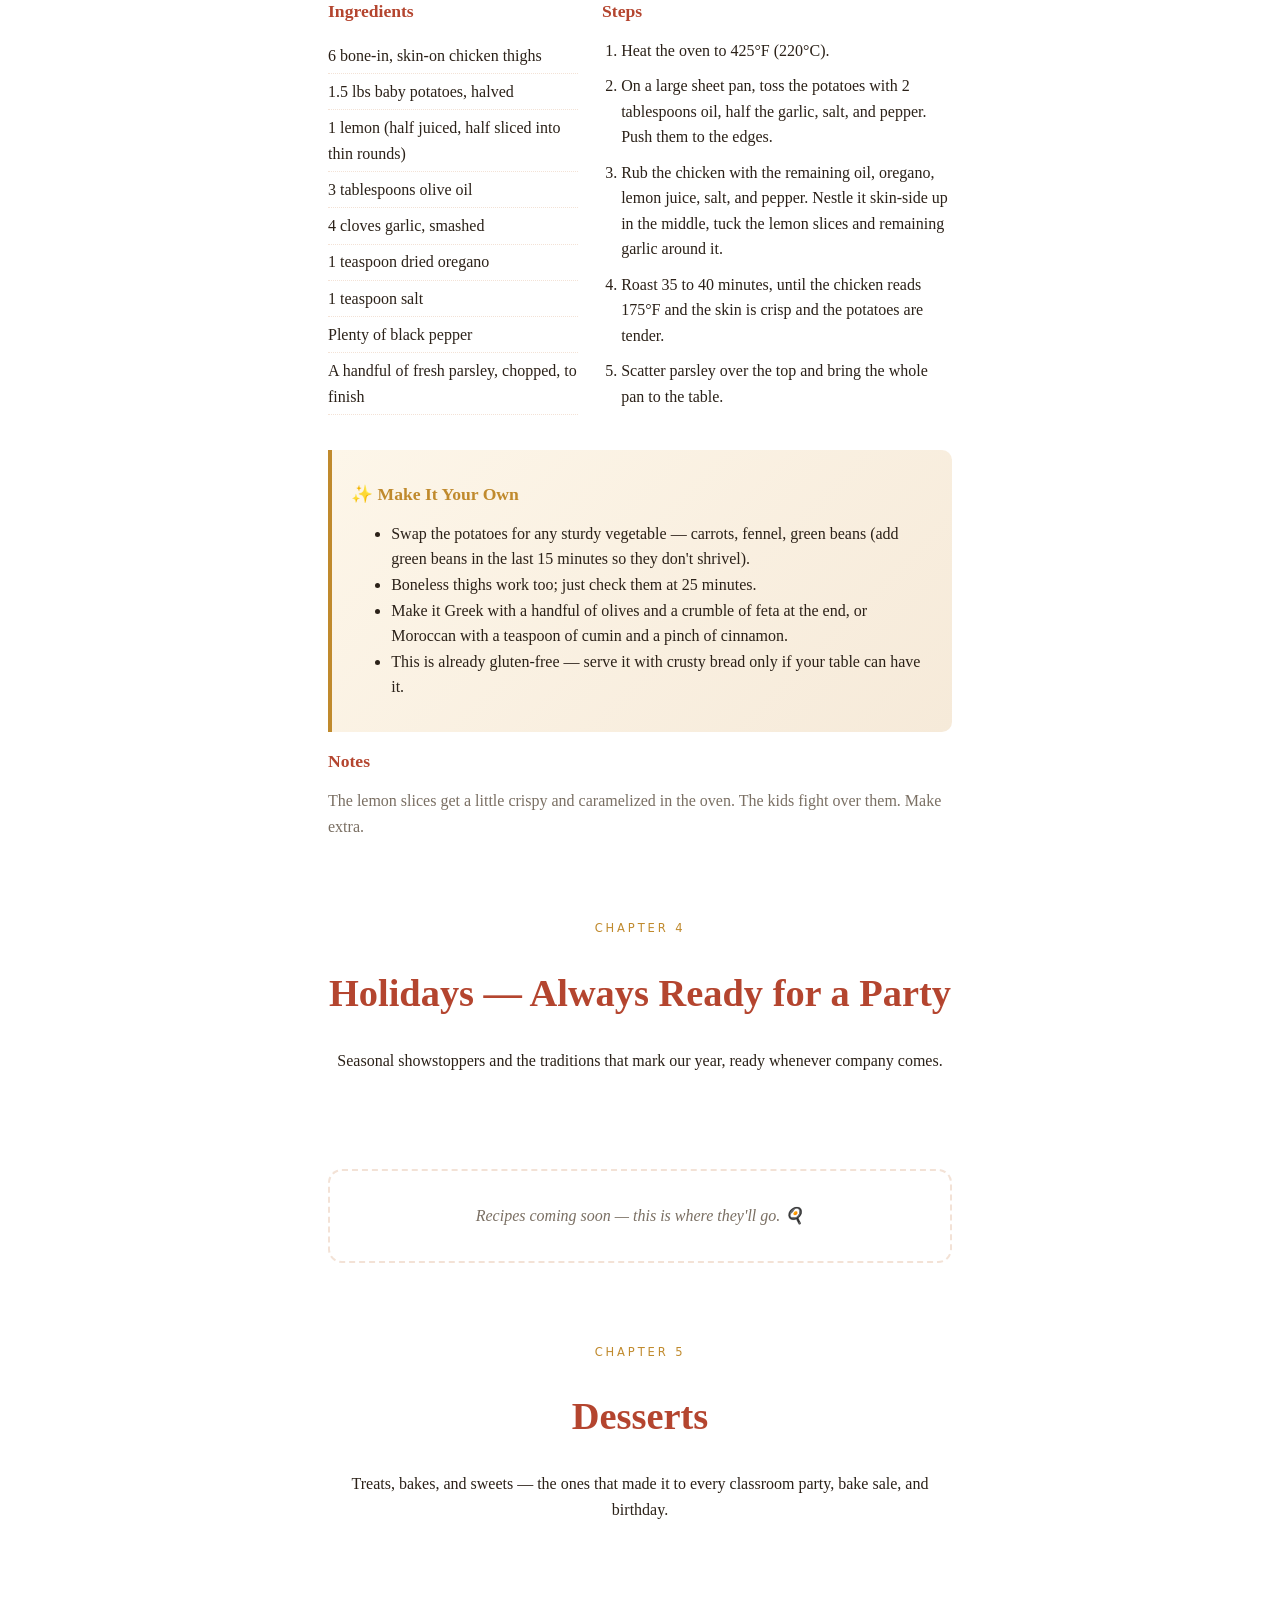
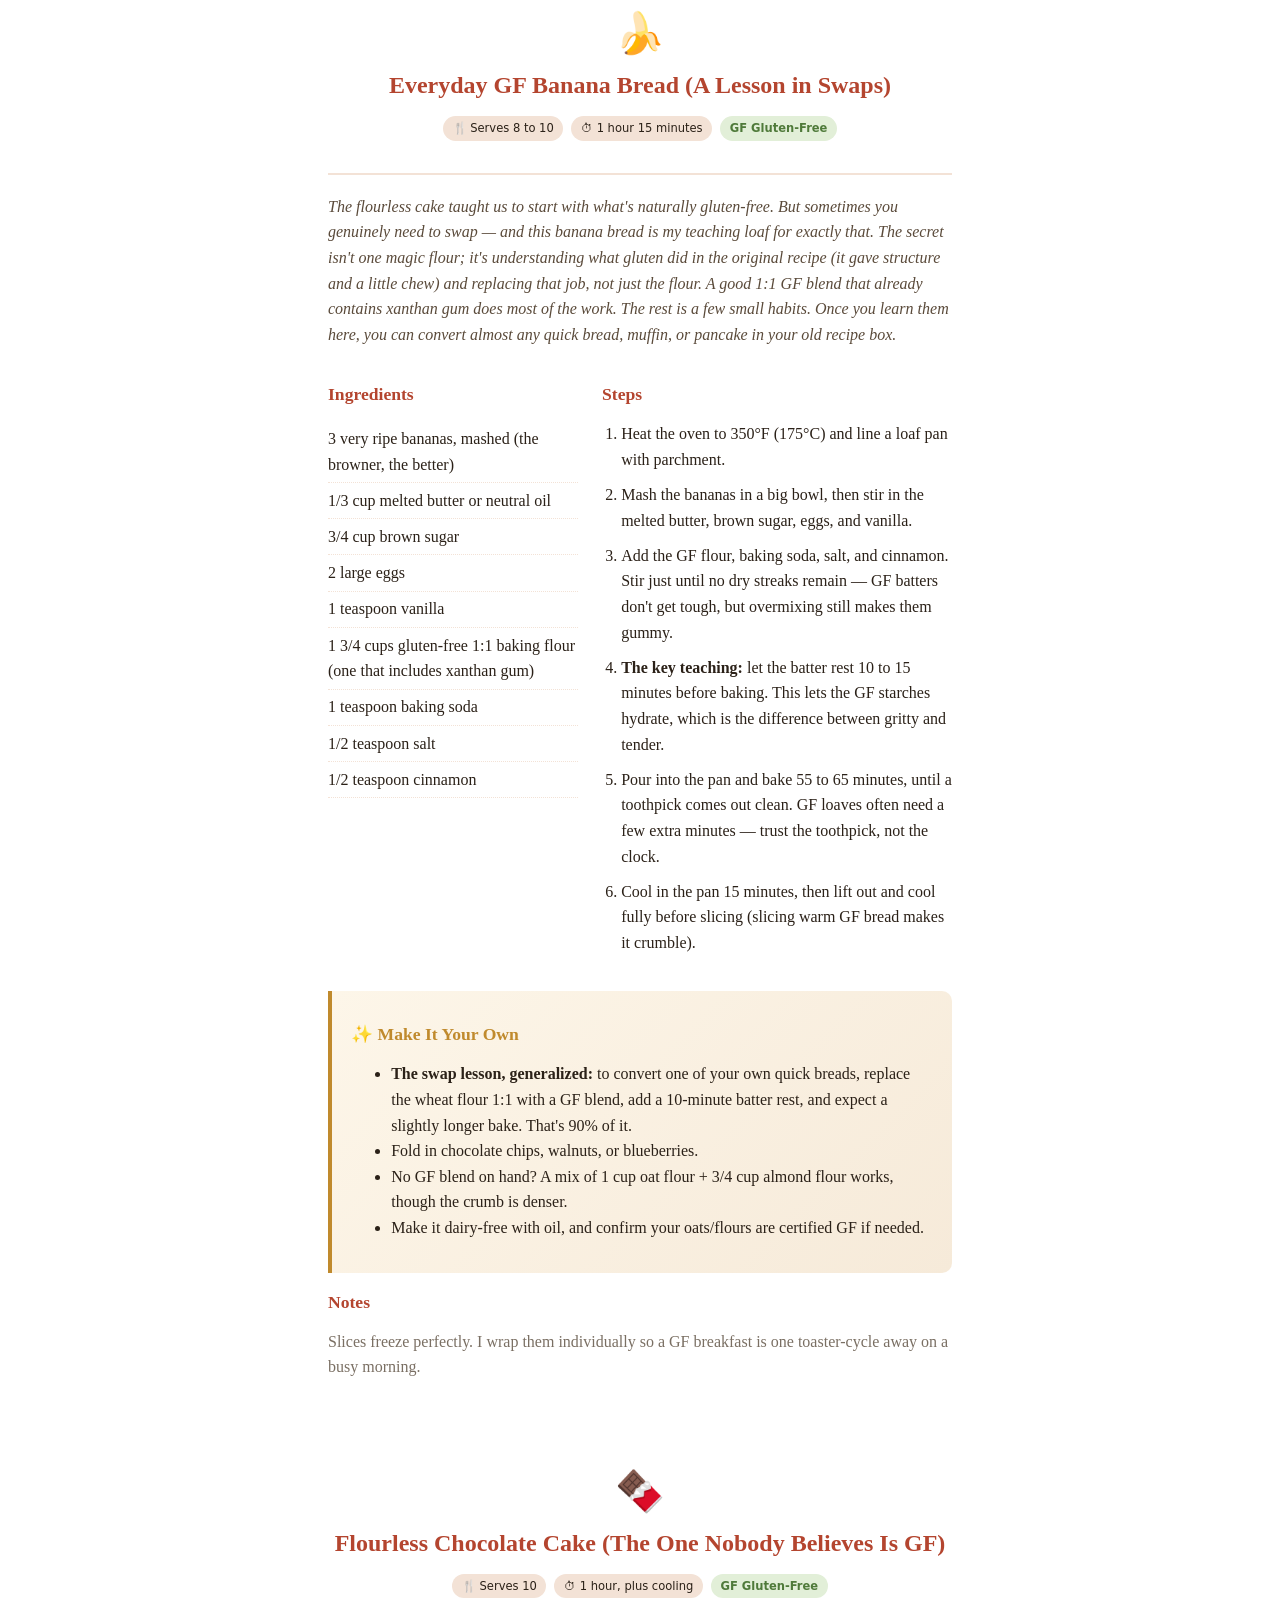
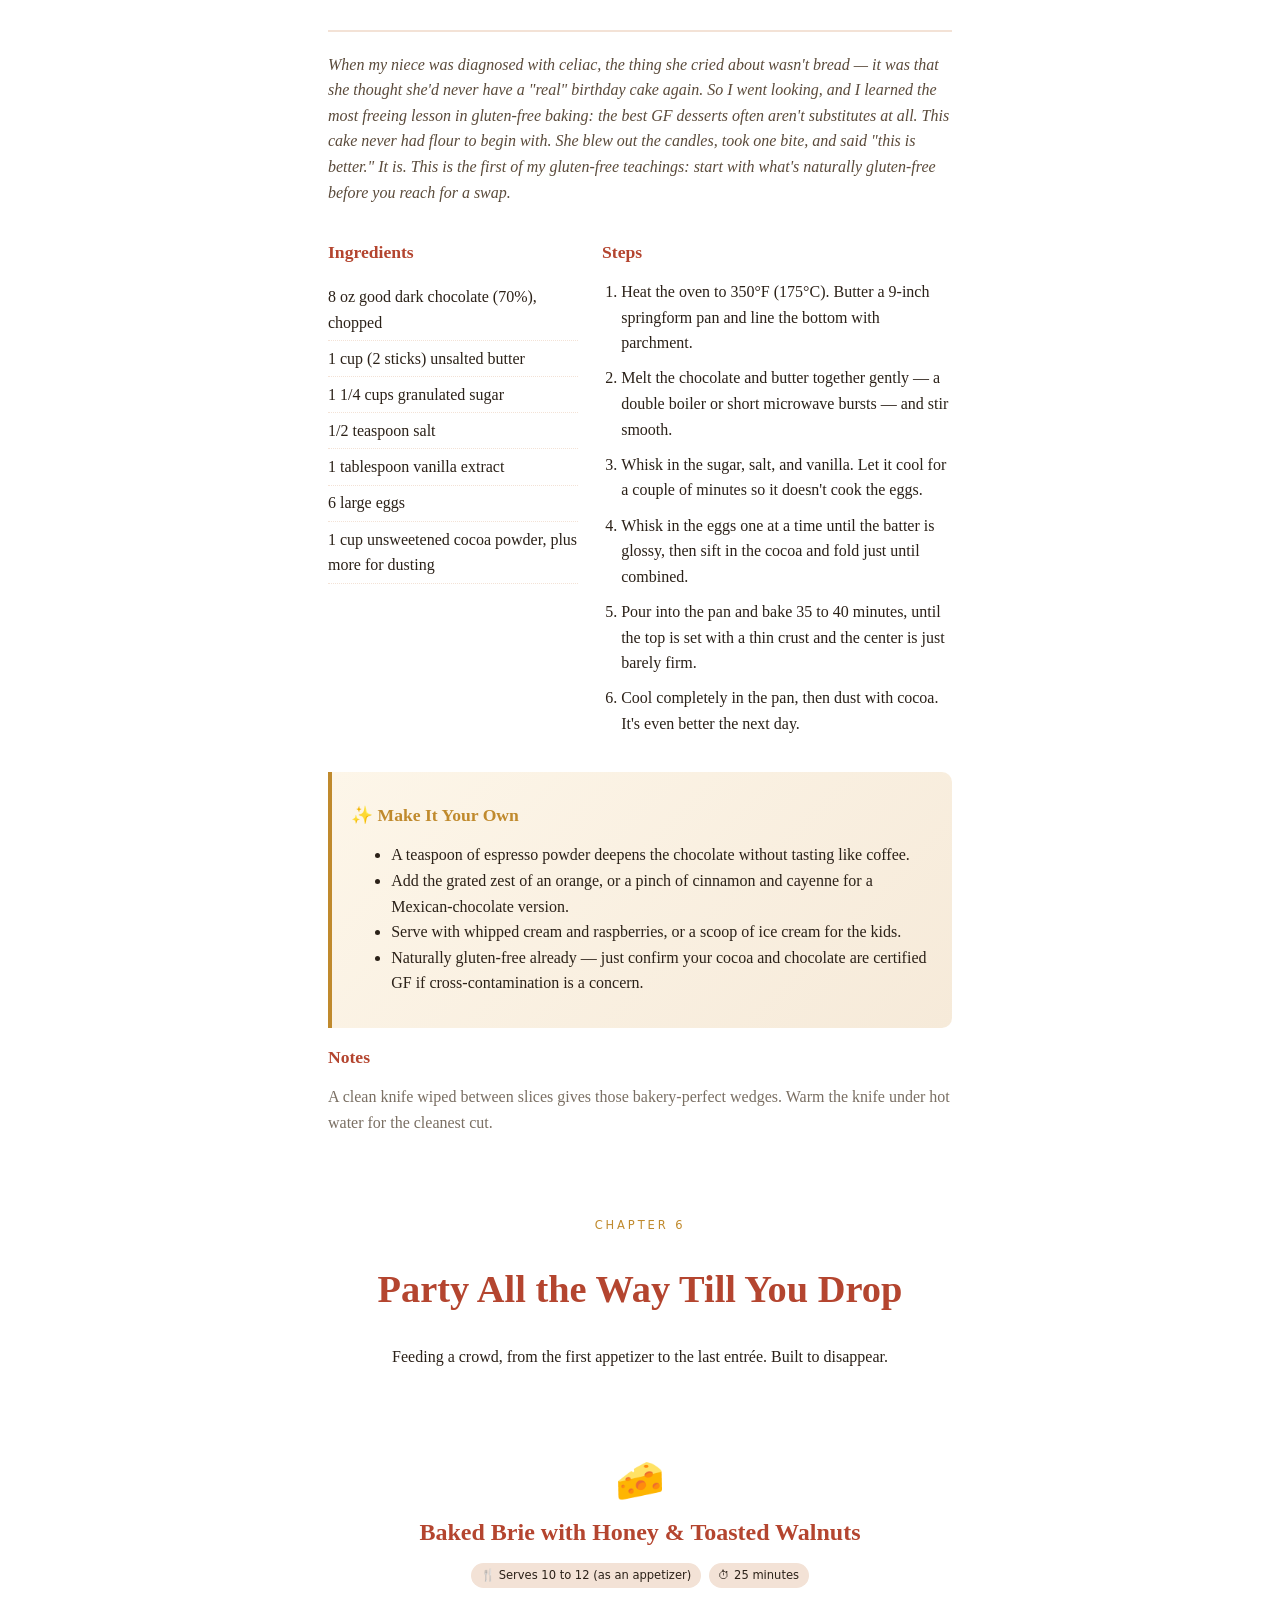
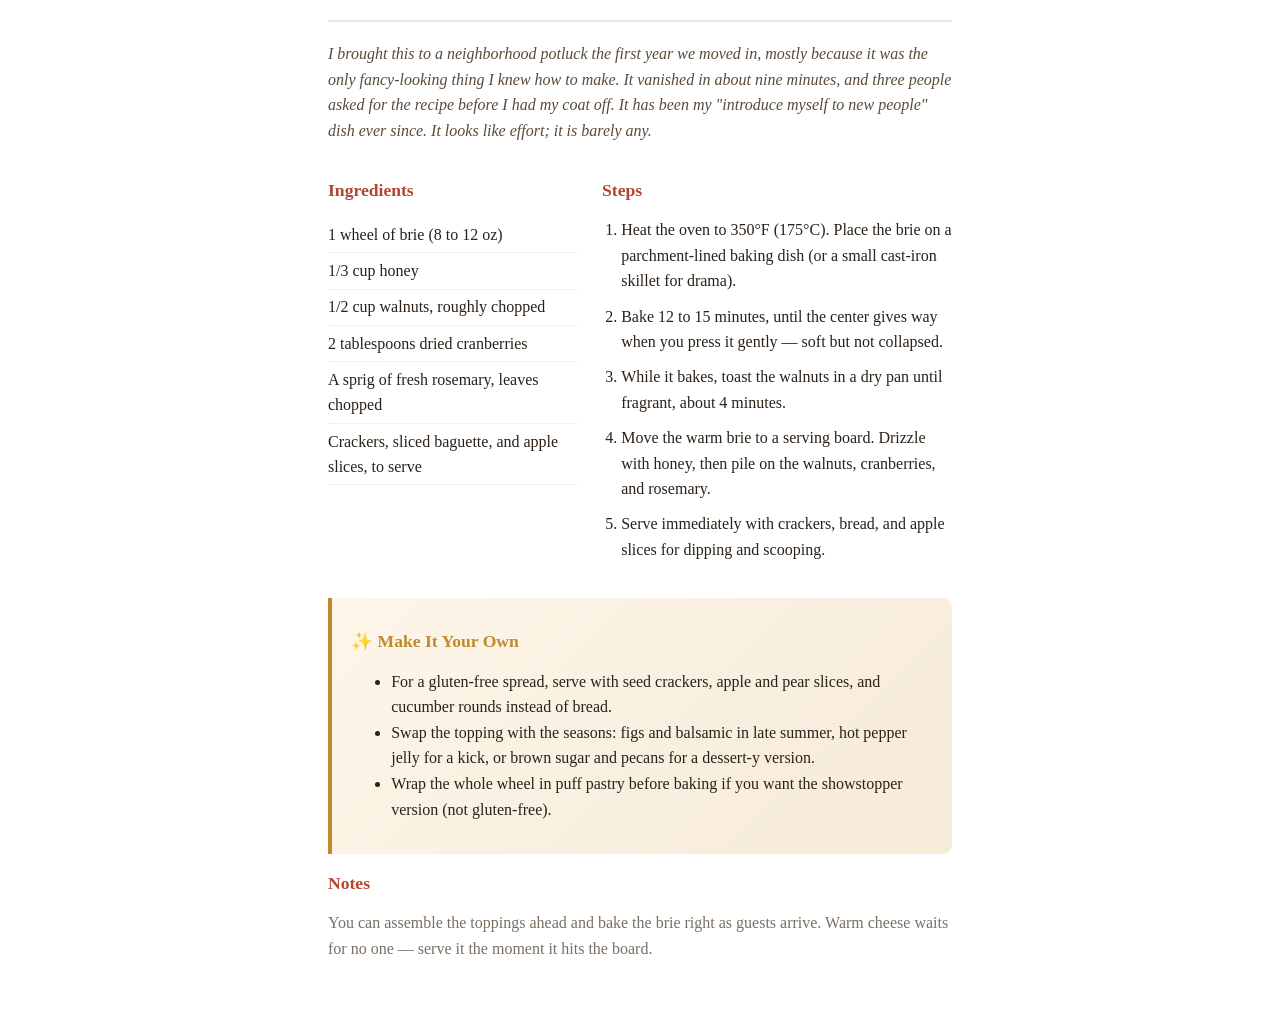
==== commit c6270259: "Expand the love story (Babson, duck pond, Stockton Island proposal) in intro" ====
--- a/docs/book.html
+++ b/docs/book.html
@@ -20,7 +20,7 @@
 
 <section class="book-intro">
   <h2>A note before we cook</h2>
-  <p>My name is Missy Delaria, and I learned to cook on the banks of the Niagara River. I grew up in Grand Island, a suburb just outside Buffalo, New York, in a house that looked across the water to Canada. We were a typical family of four — my mother stayed home, my father worked, and my sister was six and a half years older than me, off doing her own things. Truthfully, my mom and grandmother were not big cooks. I treasure the couple of their recipes I still make today, but the kitchen was mostly mine to figure out. I really learned to cook from three places: from Suzie — Mrs. Wiles, a housekeeper in our neighborhood — who gave me my foundation and the real how-to of it; a little bit from my mom; and a great deal from myself, by experimenting, trying things, and simply having the drive and the desire to make good food for the people I love. I started cooking avidly in my early twenties — I can still picture myself baking in my little apartment, turning out sugar cookies and fudge brownies to give away as gifts, made with love and joy, and finding my footing with a few good pasta and pork dishes. It all began with love and curiosity, and it has never stopped. I&#x27;ve never boxed my cooking into one tradition. My roots run through Polish, German, English, Scottish, and American kitchens, with a little Southern worked in too — but honestly, nothing is strictly defined. My cooking is guided by taste and by the combinations of flavors that sing together, never by one specific tradition or recipe. It&#x27;s a philosophy built on flavor and on the love I put into food to give to other people. And the people who shaped me along the way were many: my grandmother and my mother, Suzie — Mrs. Wiles — and countless friends and family members who each infused something into the way I cook. How much the people at my table enjoy it has always been the only measure that matters.</p><p>Years later, I met my husband in 1989, when we were college sweethearts. We married in 1995 in Wayzata, Minnesota, bought a wonderful little house in Deep Haven, and began building a life of our own. In August of 1997 we welcomed our first child, Kendall, and in September of 1999 we completed our family with our twins, Stockton and Larkin — and just like that, we were a family of five. When the children arrived, we had a decision to make: would I keep working, or stay home? We chose for me to stay home, and I have been devoted to that choice ever since.</p><p>Cooking in our family always started with one simple desire: to have us all together at the table every single night. Even when the children were babies, we ate dinner together. My rule was that I did not cook multiple meals — the family food was the family food, and the kids ate everything. Nothing was made special just for them. They certainly had their favorites, and once they were old enough they served themselves and could take a &#x27;no thank you helping,&#x27; because the way I cooked was balanced and nutritious and I wanted them to have every part of what their growing bodies needed. Each child would fix their plate, carry it to their place, and wait until their father and I had ours, so that we were all seated at the same time. No one rushed through dinner. And every night, we went around the table and each shared one good thing and one bad thing from our day. That little ritual taught us something I hold dear: that good things are meant to be celebrated by the people you love, and the hard things can be solved — or simply comforted — by the people you love. We kept that table, and that tradition, all the way through high school, even when the kids were busy with lives of their own. And there was one more rule in our house: the person who cooks does not clean up. Since I did all the prep and the cooking, having everything ready the moment the kids were hungry and my husband, Don, walked in from work, the cleanup belonged to everyone else. We would all clear our places, and then Don and the kids put the food away, loaded the dishwasher, and washed whatever needed washing. After that the kids went off to their homework, and Don and I would catch up about the day, help with assignments, and finally sit down together. It meant that cooking never felt like a thankless job — it was something our whole family shared in.</p><p>Feeding a family of five on a single income took real preparation and thought. It took creativity and a budget that worked. Every week I would sit down and plan our meals, then plan the grocery shopping around them, always making sure there were healthy things in the refrigerator for lunches and snacks. We were lucky enough to have little refrigerators that belonged to the kids, stocked with things like string cheese, juice boxes, Go-Gurts, fruit cups, and applesauce. They were allowed to help themselves to one without asking — and after that, they had to come find me. I took being their mom, and their father&#x27;s wife, very seriously, and all of it — the planning, the prep, the energy — went into the meals my kids still come back to me for.</p><p>Feeding real people also means cooking around real tastes, and ours kept me on my toes. Honestly, my husband is the pickiest eater of us all — no condiments, no cream sauces, no cheese — which is a challenge, because those are exactly the things kids love to pile on their food. But I always found a way, and everyone always had something at the table they were happy to eat. Later in life, our youngest became gluten-free for medical reasons, and I set out to remake our favorites without gluten and to teach myself how to bake gluten-free — especially for her, the one who always swore she had a &#x27;dessert pocket&#x27; that simply hadn&#x27;t been filled yet. You&#x27;ll find that many of the recipes in this book carry those lessons with them.</p><p>The truth is, the seed for all of this was planted next door. Growing up, the family beside us was wonderfully large, and I embraced everything about their life — the Sunday meals, the parties, the constant gathering. That was the life I longed for, and it&#x27;s the life Don and I built. Caring for people through food is simply my love language. Cooking for others has never once felt like a chore or been hard for me; I love dreaming up meals for all different palates, pulling from every recipe I can find and making them my own, with a few tried-and-true dishes I always turn to for company. And company could be anyone — a neighbor, old friends from high school, parents from the kids&#x27; schools. Ours was always the house where people gathered: comfortable, welcoming, doors open. If a kid needed a meal, they came to us. If someone was going through a hard time, a meal was on its way to their door. At the holidays, anyone who couldn&#x27;t travel had a place at our table for Thanksgiving and Christmas. And every Christmas Day we kept a tradition my mom started — a drop-by open house, where friends could stop in after the presents were unwrapped, kids in tow, to talk about their gifts and their families. It was always such a social, joyful, special time.</p><p>For twenty-eight years, my work has been raising our children and feeding our family — putting nutritious, wonderful-tasting, fun food on the table every single day. Food became the center of our home: the everyday dinners, the lunches and after-school snacks, the holidays, the parties, and all the friends and family who gathered around our table along the way. This book is everything I learned in those years, from the technique Suzie first taught me to the dishes my own kids grew up on. And that is exactly where this book gets its name. To this day, my grown children will text me out of the blue: &#x27;Hey Mom…&#x27; — and then those three little dots — &#x27;can you send me the recipe for…&#x27; It&#x27;s always one of the things they grew up eating. This book is my answer to every one of those messages, gathered at last in one place. More than anything, it&#x27;s an invitation. I want to welcome you into my years of experience at the stove — and I hope, in some small way, it helps with yours.</p>
+  <p>My name is Missy Delaria, and I learned to cook on the banks of the Niagara River. I grew up in Grand Island, a suburb just outside Buffalo, New York, in a house that looked across the water to Canada. We were a typical family of four — my mother stayed home, my father worked, and my sister was six and a half years older than me, off doing her own things. Truthfully, my mom and grandmother were not big cooks. I treasure the couple of their recipes I still make today, but the kitchen was mostly mine to figure out. I really learned to cook from three places: from Suzie — Mrs. Wiles, a housekeeper in our neighborhood — who gave me my foundation and the real how-to of it; a little bit from my mom; and a great deal from myself, by experimenting, trying things, and simply having the drive and the desire to make good food for the people I love. I started cooking avidly in my early twenties — I can still picture myself baking in my little apartment, turning out sugar cookies and fudge brownies to give away as gifts, made with love and joy, and finding my footing with a few good pasta and pork dishes. It all began with love and curiosity, and it has never stopped. I&#x27;ve never boxed my cooking into one tradition. My roots run through Polish, German, English, Scottish, and American kitchens, with a little Southern worked in too — but honestly, nothing is strictly defined. My cooking is guided by taste and by the combinations of flavors that sing together, never by one specific tradition or recipe. It&#x27;s a philosophy built on flavor and on the love I put into food to give to other people. And the people who shaped me along the way were many: my grandmother and my mother, Suzie — Mrs. Wiles — and countless friends and family members who each infused something into the way I cook. How much the people at my table enjoy it has always been the only measure that matters.</p><p>Don and I have been together for thirty-seven years now. We met as freshmen in 1989 at Babson College. There were very few girls in my class, so they housed us off campus and shuttled us over to the library each morning to begin our classes. One day, across the courtyard outside that library, I spotted a tall, blond boy perched on the wall in Vuarnet sunglasses, pink madras shorts, and a pink polo button-down — and I thought, that guy is really cute. As luck would have it, we ended up in the same class, and before long we were dating. I was the bold one: I asked him on our very first date — to feed the ducks at the duck pond in Wellesley, Massachusetts, and then to a little place that made the best french fries I&#x27;ve ever had, hot and crispy on the outside, tender within, and perfectly salted. A duck-feeding, french-fry first date — that was the beginning of it all. We visited each other&#x27;s families, were voted best couple in our college, and he proposed on Stockton Island, on Lake Superior.</p><p>We married in 1995 in Wayzata, Minnesota, bought a wonderful little house in Deep Haven, and began building a life of our own. In August of 1997 we welcomed our first child, Kendall, and in September of 1999 we completed our family with our twins, Stockton and Larkin — and just like that, we were a family of five. When the children arrived, we had a decision to make: would I keep working, or stay home? We chose for me to stay home, and I have been devoted to that choice ever since.</p><p>Cooking in our family always started with one simple desire: to have us all together at the table every single night. Even when the children were babies, we ate dinner together. My rule was that I did not cook multiple meals — the family food was the family food, and the kids ate everything. Nothing was made special just for them. They certainly had their favorites, and once they were old enough they served themselves and could take a &#x27;no thank you helping,&#x27; because the way I cooked was balanced and nutritious and I wanted them to have every part of what their growing bodies needed. Each child would fix their plate, carry it to their place, and wait until their father and I had ours, so that we were all seated at the same time. No one rushed through dinner. And every night, we went around the table and each shared one good thing and one bad thing from our day. That little ritual taught us something I hold dear: that good things are meant to be celebrated by the people you love, and the hard things can be solved — or simply comforted — by the people you love. We kept that table, and that tradition, all the way through high school, even when the kids were busy with lives of their own. And there was one more rule in our house: the person who cooks does not clean up. Since I did all the prep and the cooking, having everything ready the moment the kids were hungry and my husband, Don, walked in from work, the cleanup belonged to everyone else. We would all clear our places, and then Don and the kids put the food away, loaded the dishwasher, and washed whatever needed washing. After that the kids went off to their homework, and Don and I would catch up about the day, help with assignments, and finally sit down together. It meant that cooking never felt like a thankless job — it was something our whole family shared in.</p><p>Feeding a family of five on a single income took real preparation and thought. It took creativity and a budget that worked. Every week I would sit down and plan our meals, then plan the grocery shopping around them, always making sure there were healthy things in the refrigerator for lunches and snacks. We were lucky enough to have little refrigerators that belonged to the kids, stocked with things like string cheese, juice boxes, Go-Gurts, fruit cups, and applesauce. They were allowed to help themselves to one without asking — and after that, they had to come find me. I took being their mom, and their father&#x27;s wife, very seriously, and all of it — the planning, the prep, the energy — went into the meals my kids still come back to me for.</p><p>Feeding real people also means cooking around real tastes, and ours kept me on my toes. Honestly, my husband is the pickiest eater of us all — no condiments, no cream sauces, no cheese — which is a challenge, because those are exactly the things kids love to pile on their food. But I always found a way, and everyone always had something at the table they were happy to eat. Later in life, our youngest became gluten-free for medical reasons, and I set out to remake our favorites without gluten and to teach myself how to bake gluten-free — especially for her, the one who always swore she had a &#x27;dessert pocket&#x27; that simply hadn&#x27;t been filled yet. You&#x27;ll find that many of the recipes in this book carry those lessons with them.</p><p>The truth is, the seed for all of this was planted next door. Growing up, the family beside us was wonderfully large, and I embraced everything about their life — the Sunday meals, the parties, the constant gathering. That was the life I longed for, and it&#x27;s the life Don and I built. Caring for people through food is simply my love language. Cooking for others has never once felt like a chore or been hard for me; I love dreaming up meals for all different palates, pulling from every recipe I can find and making them my own, with a few tried-and-true dishes I always turn to for company. And company could be anyone — a neighbor, old friends from high school, parents from the kids&#x27; schools. Ours was always the house where people gathered: comfortable, welcoming, doors open. If a kid needed a meal, they came to us. If someone was going through a hard time, a meal was on its way to their door. At the holidays, anyone who couldn&#x27;t travel had a place at our table for Thanksgiving and Christmas. And every Christmas Day we kept a tradition my mom started — a drop-by open house, where friends could stop in after the presents were unwrapped, kids in tow, to talk about their gifts and their families. It was always such a social, joyful, special time.</p><p>For twenty-eight years, my work has been raising our children and feeding our family — putting nutritious, wonderful-tasting, fun food on the table every single day. Food became the center of our home: the everyday dinners, the lunches and after-school snacks, the holidays, the parties, and all the friends and family who gathered around our table along the way. This book is everything I learned in those years, from the technique Suzie first taught me to the dishes my own kids grew up on. And that is exactly where this book gets its name. To this day, my grown children will text me out of the blue: &#x27;Hey Mom…&#x27; — and then those three little dots — &#x27;can you send me the recipe for…&#x27; It&#x27;s always one of the things they grew up eating. This book is my answer to every one of those messages, gathered at last in one place. More than anything, it&#x27;s an invitation. I want to welcome you into my years of experience at the stove — and I hope, in some small way, it helps with yours.</p>
 </section>
 
 <section class="toc">
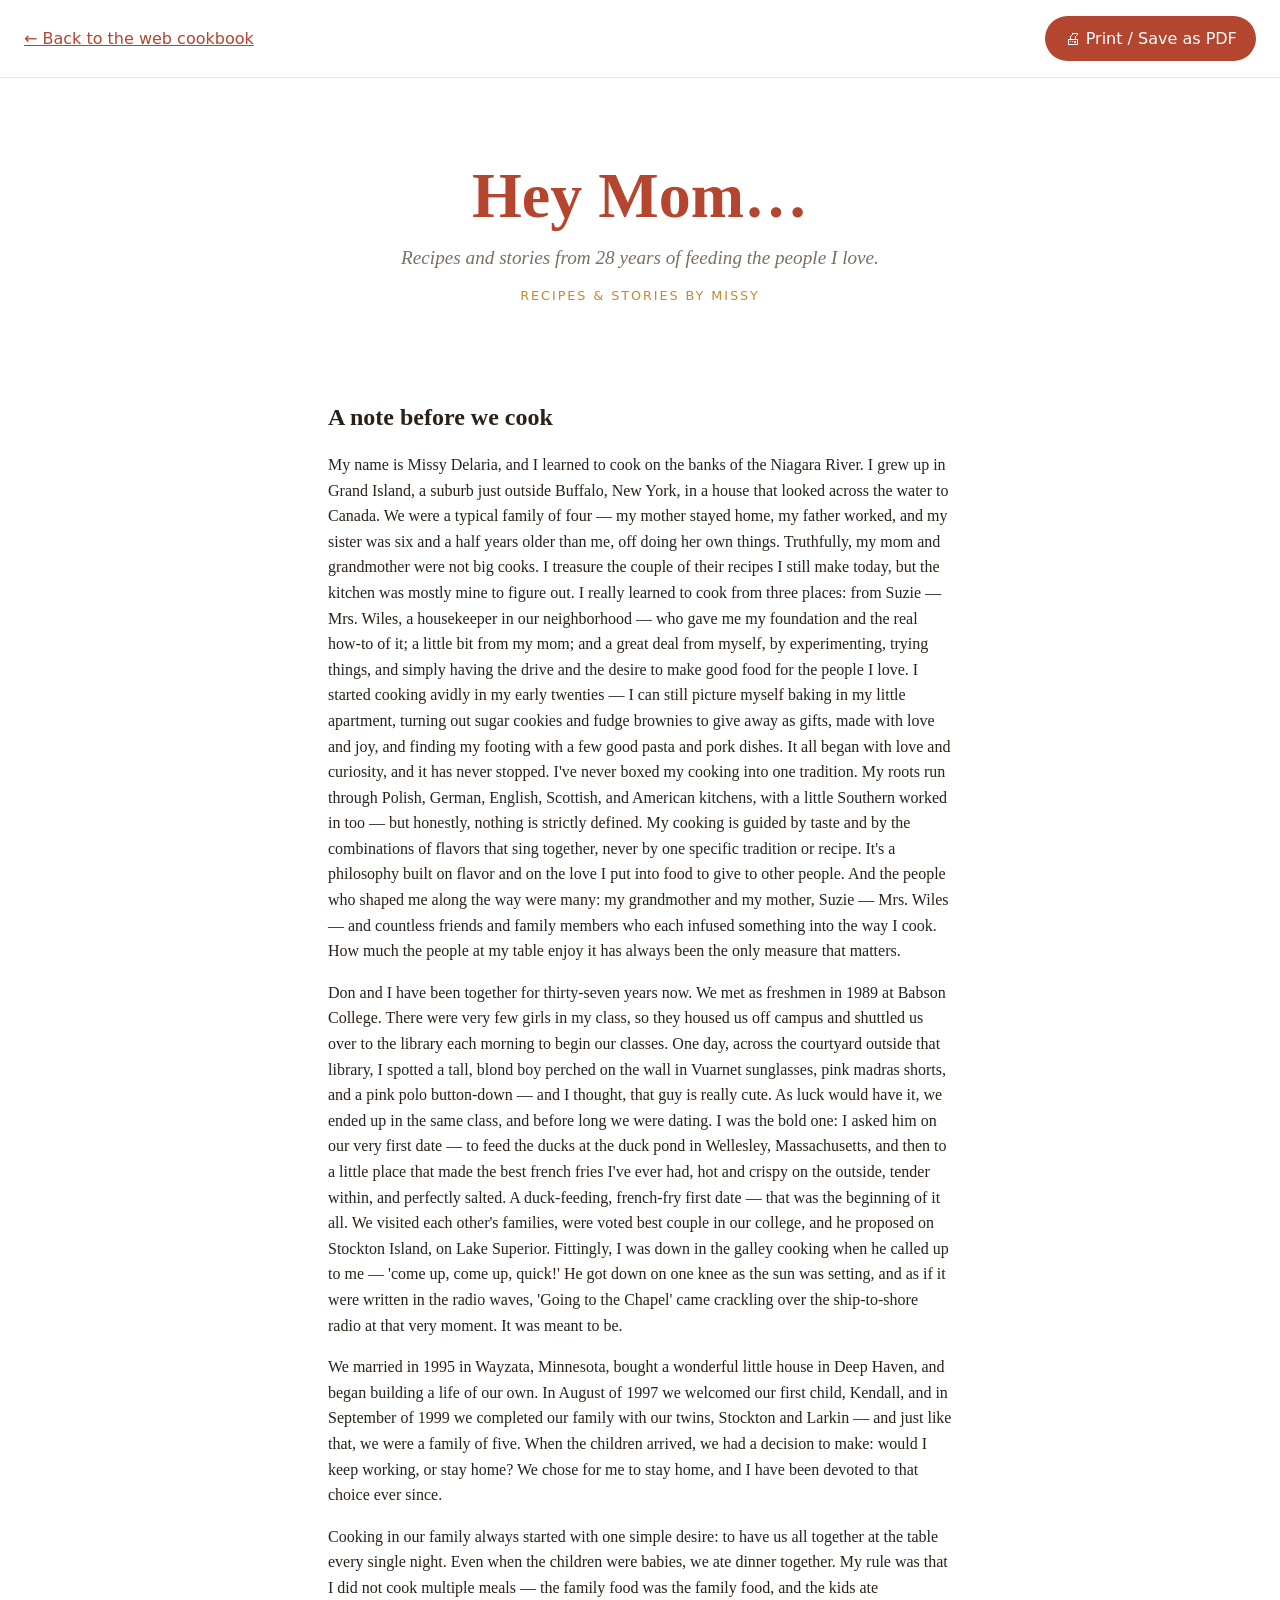
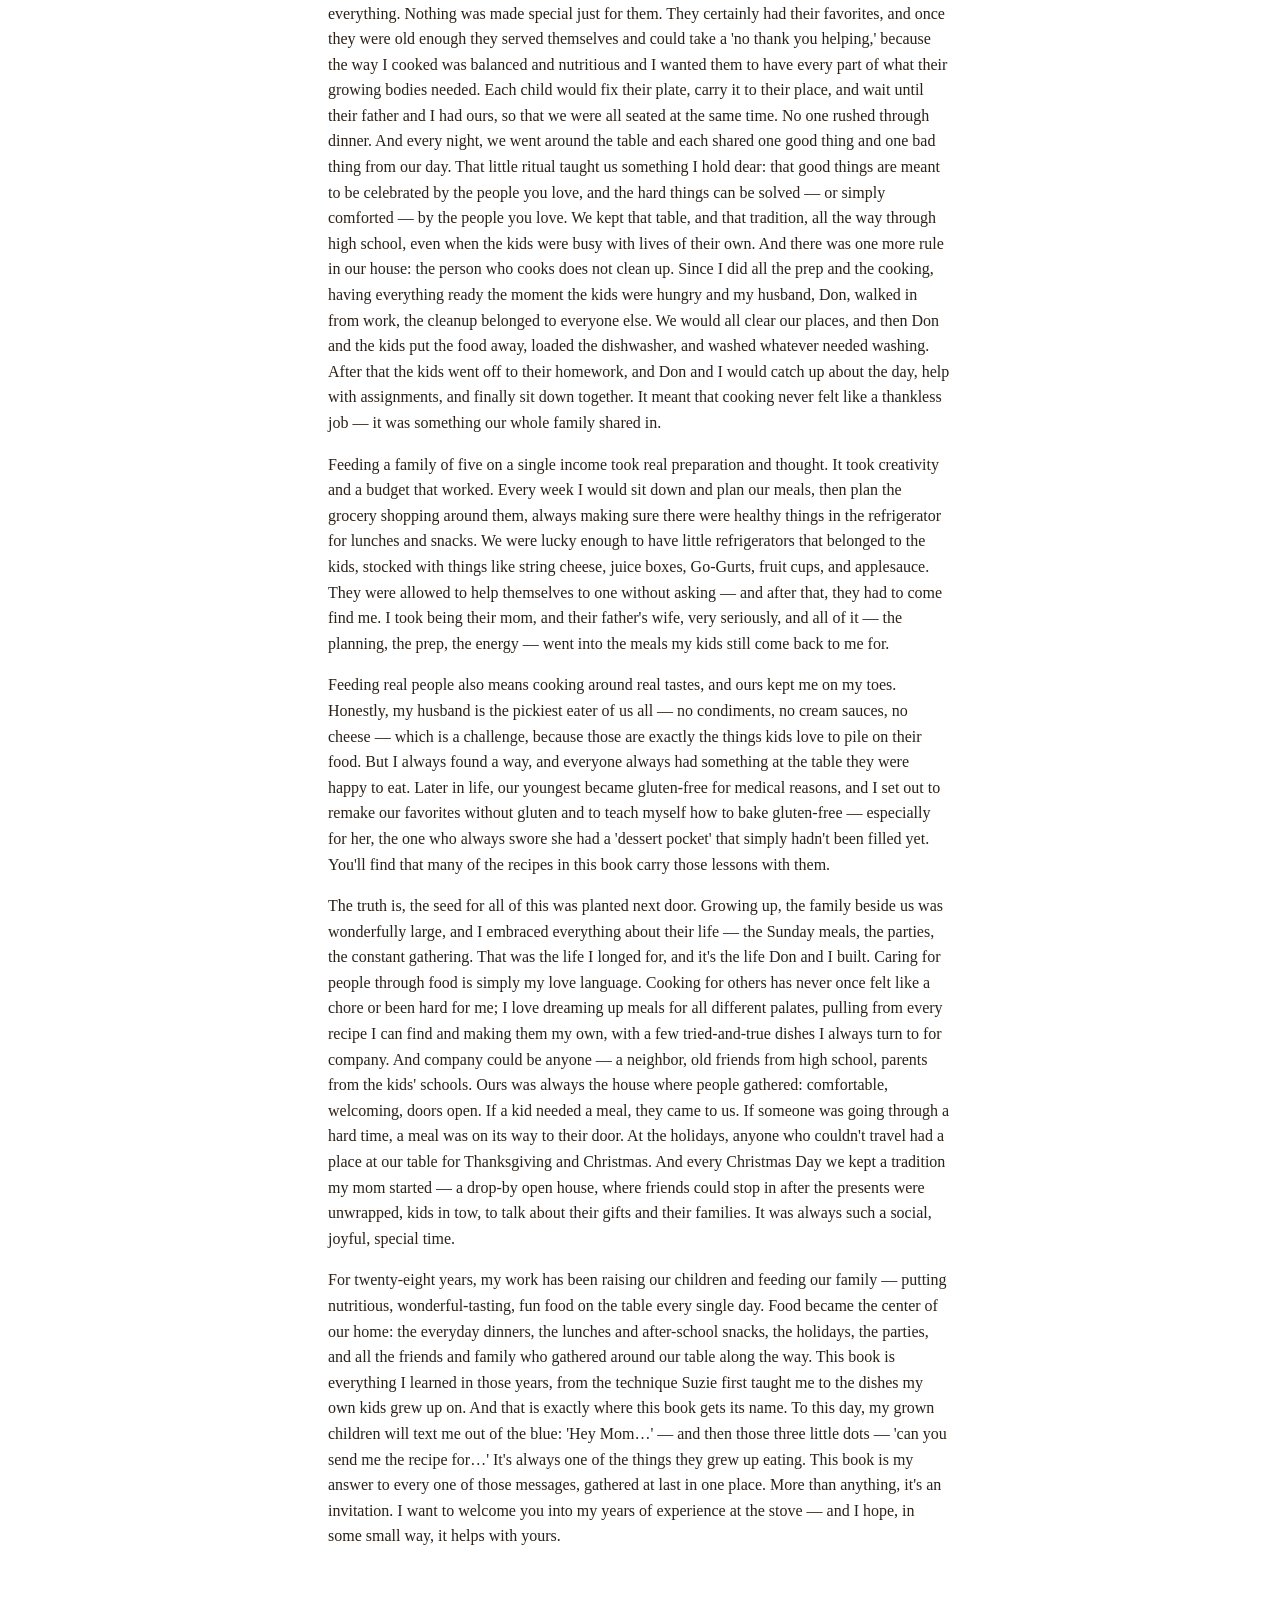
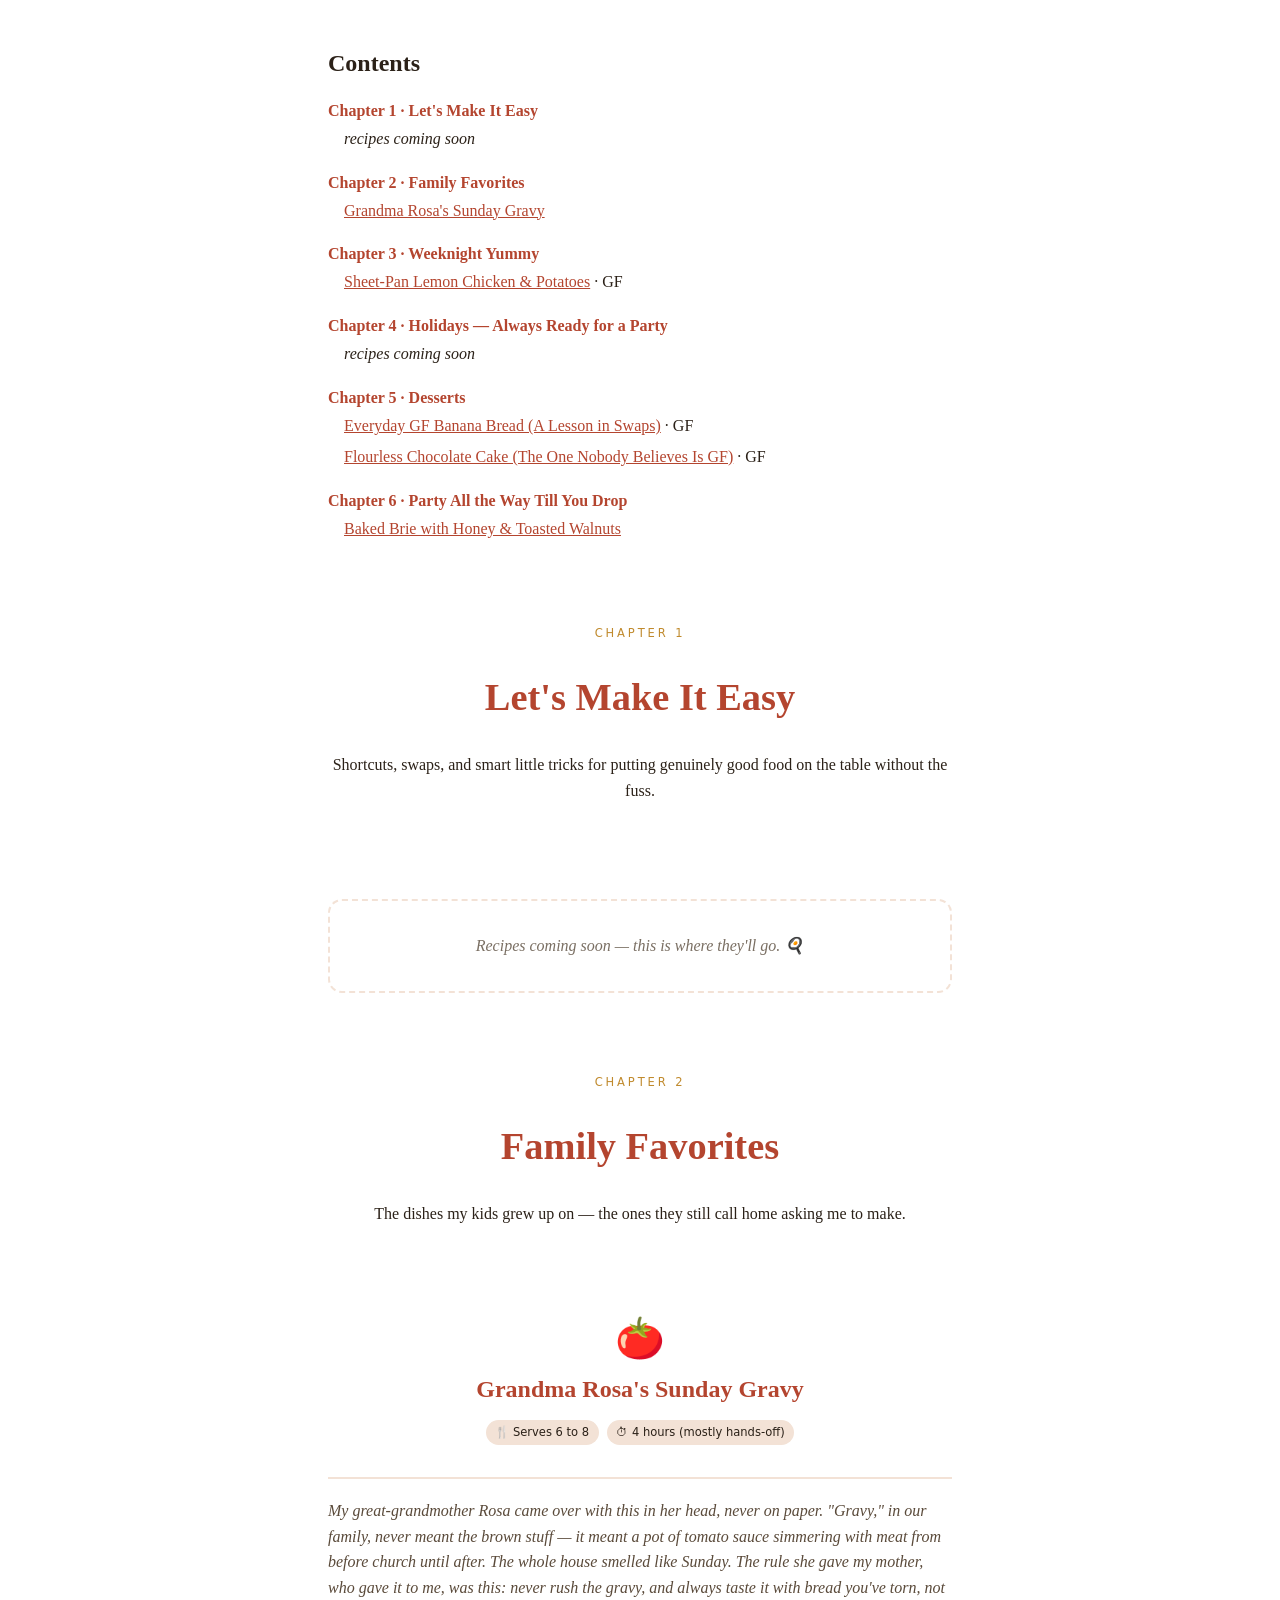
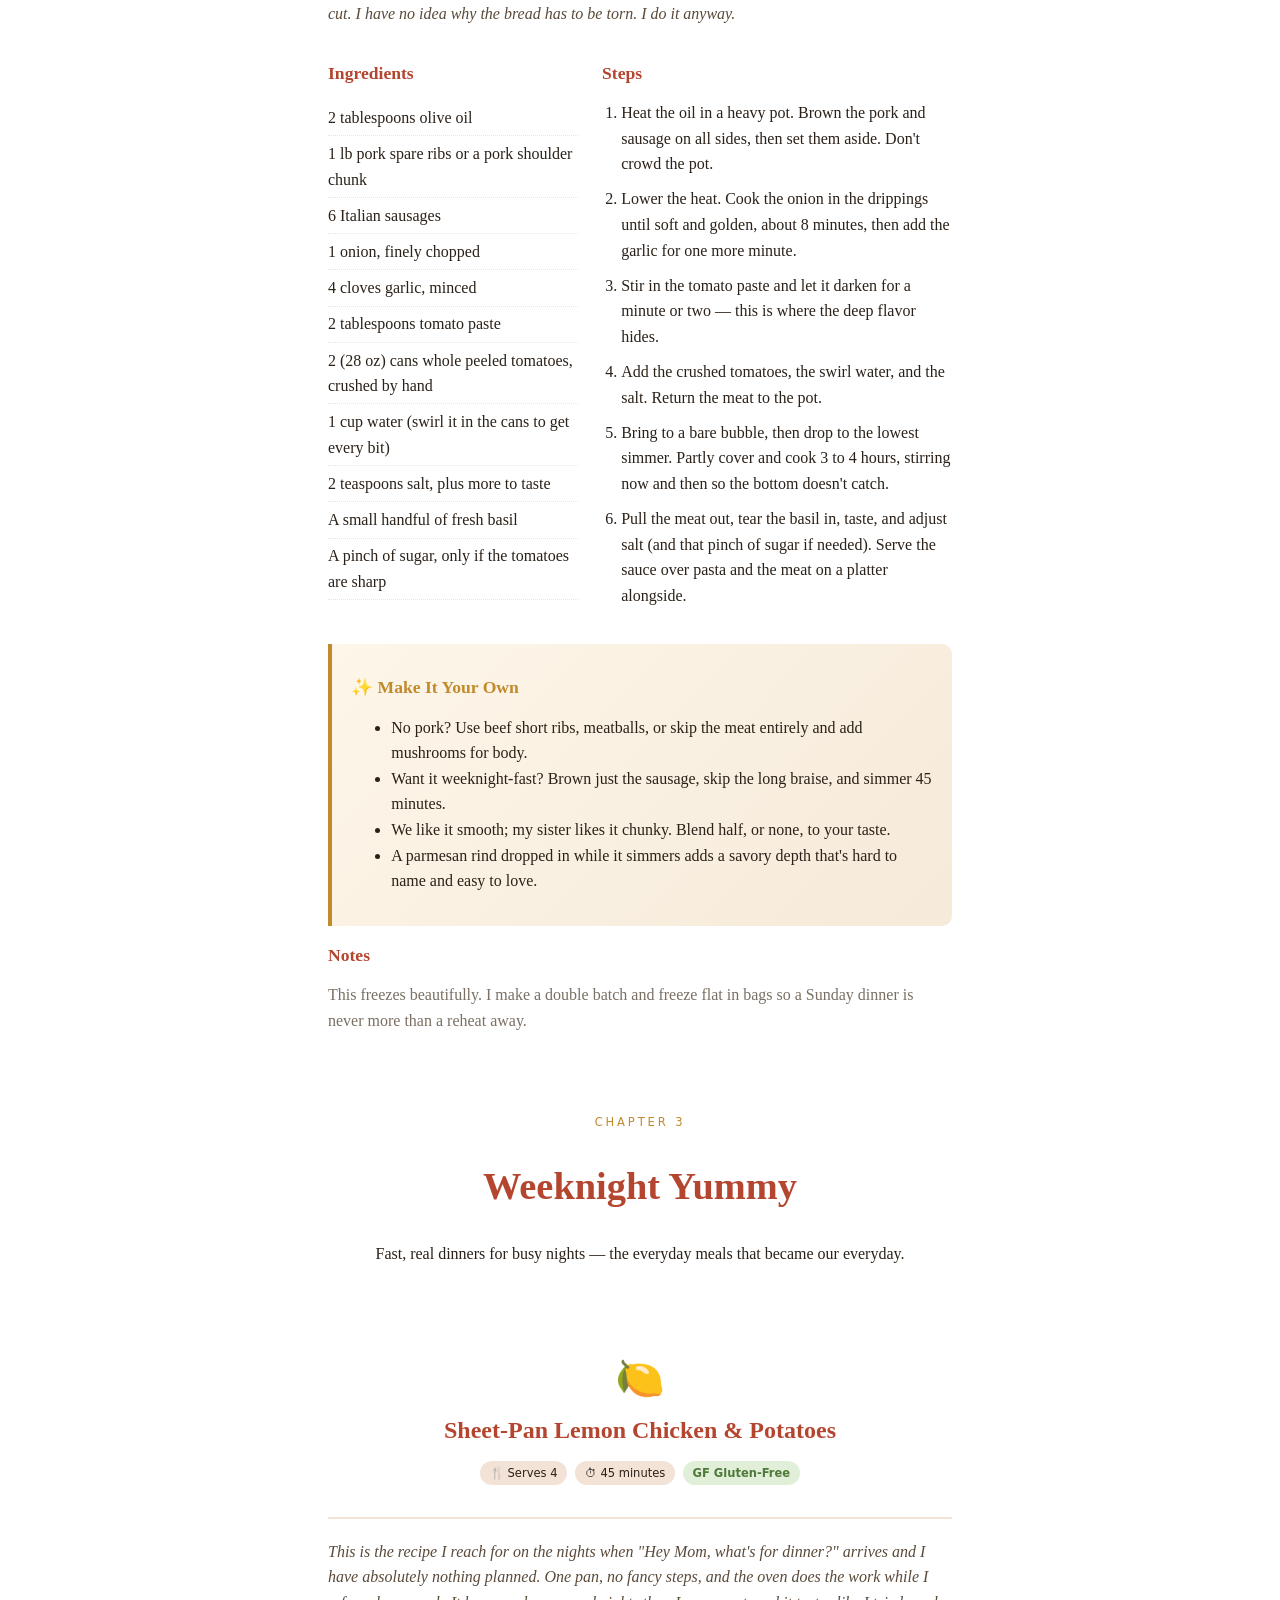
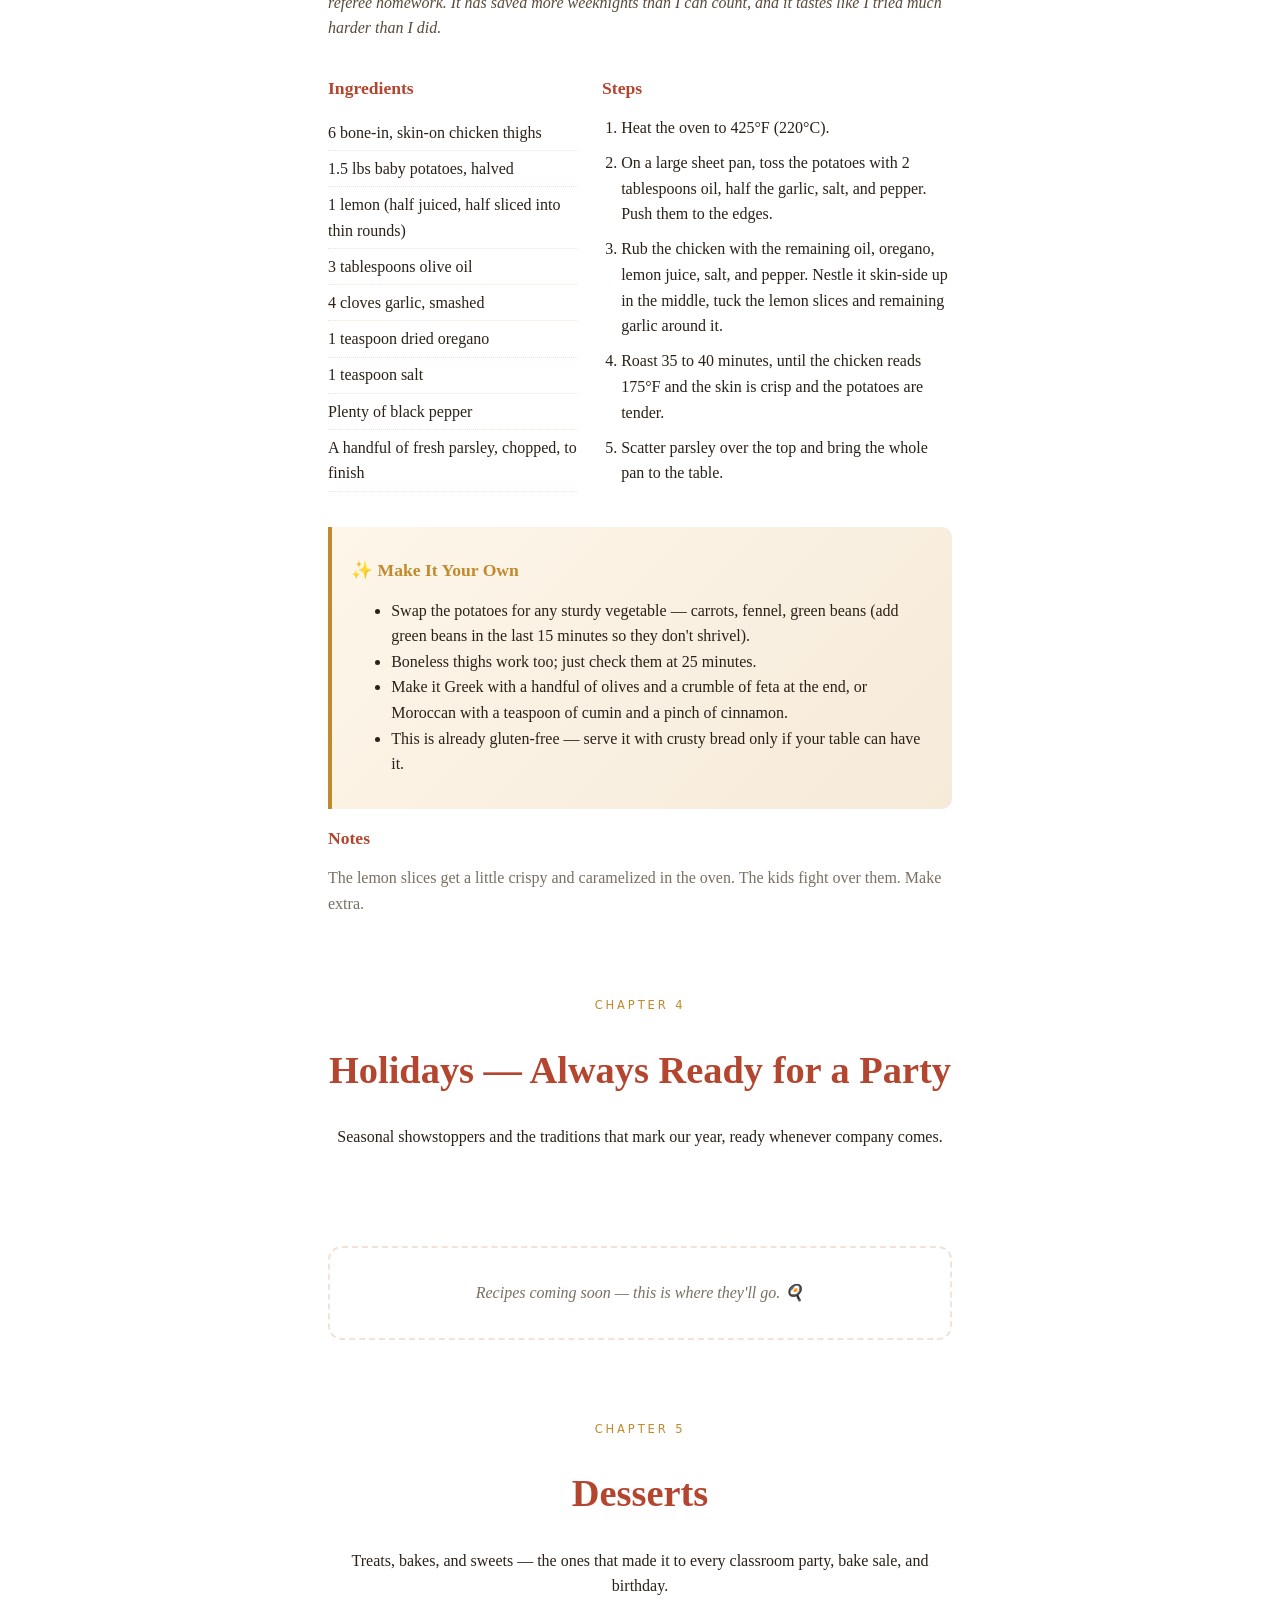
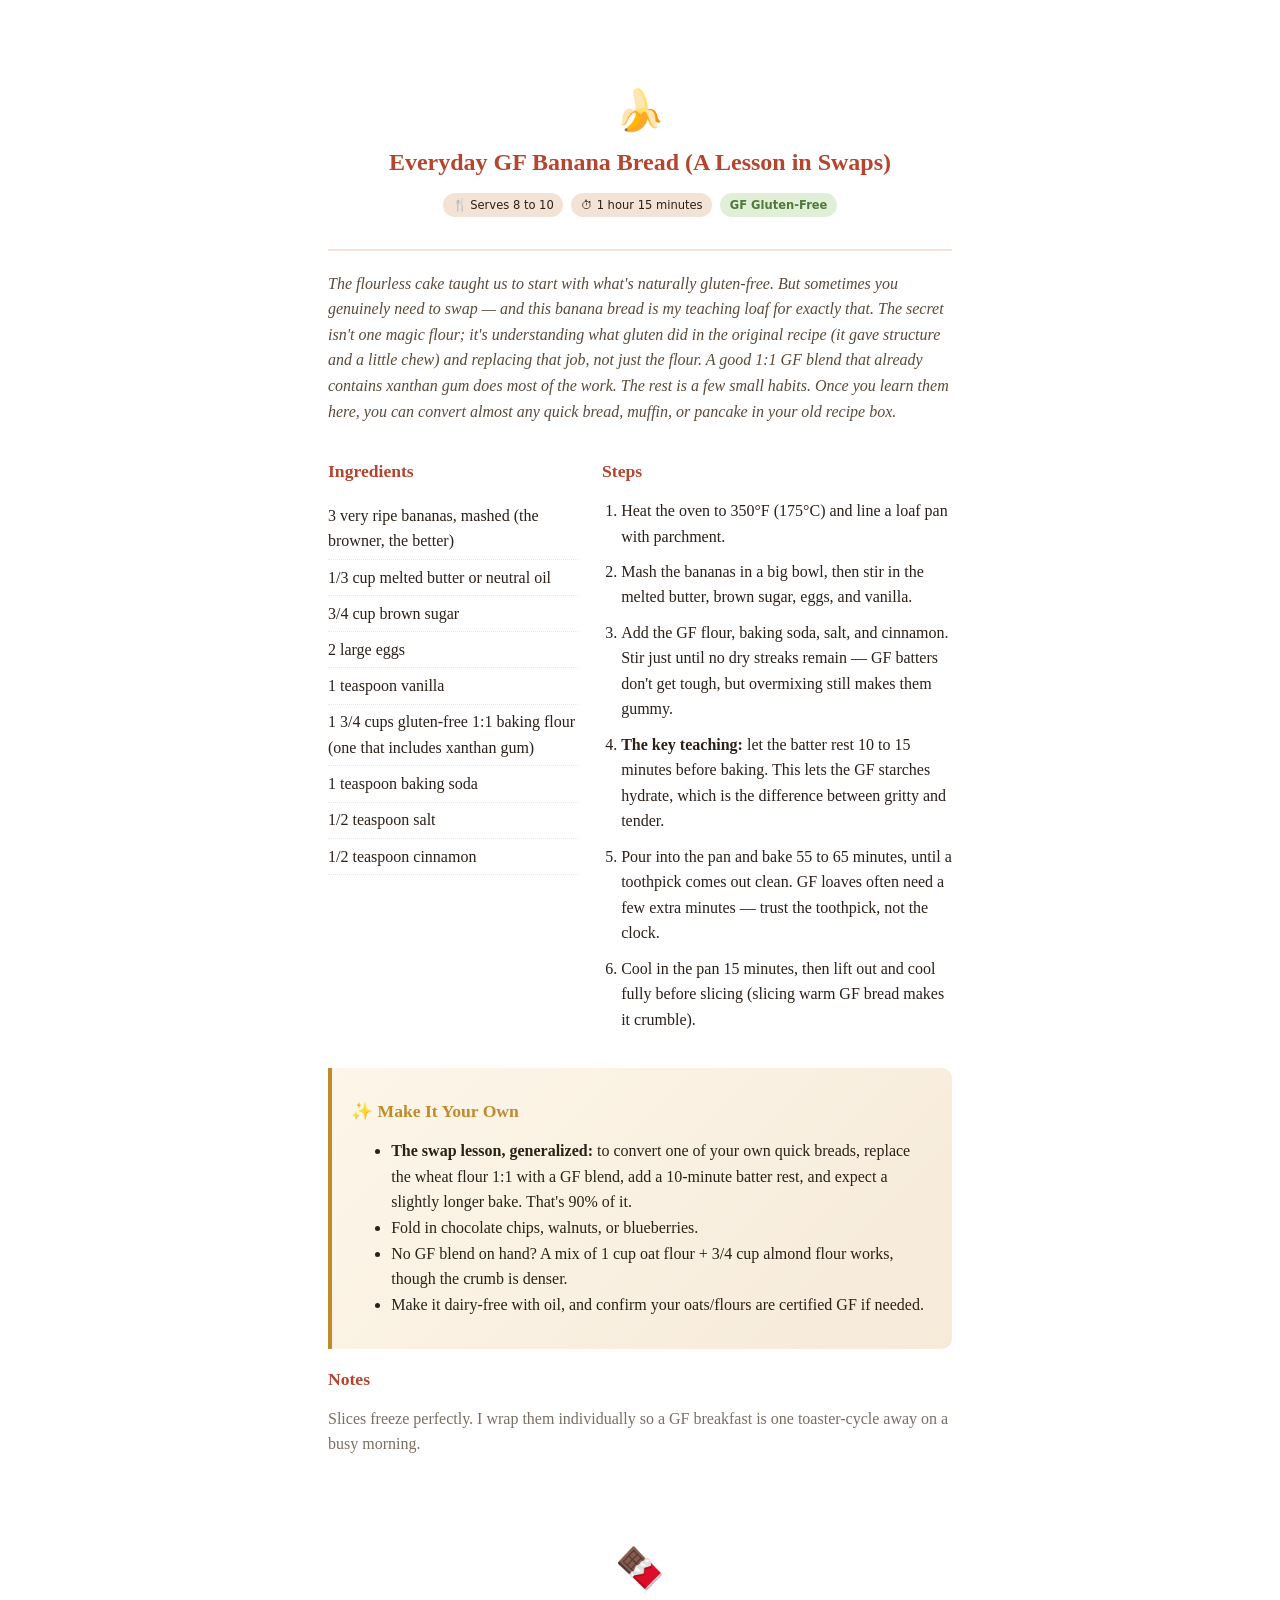
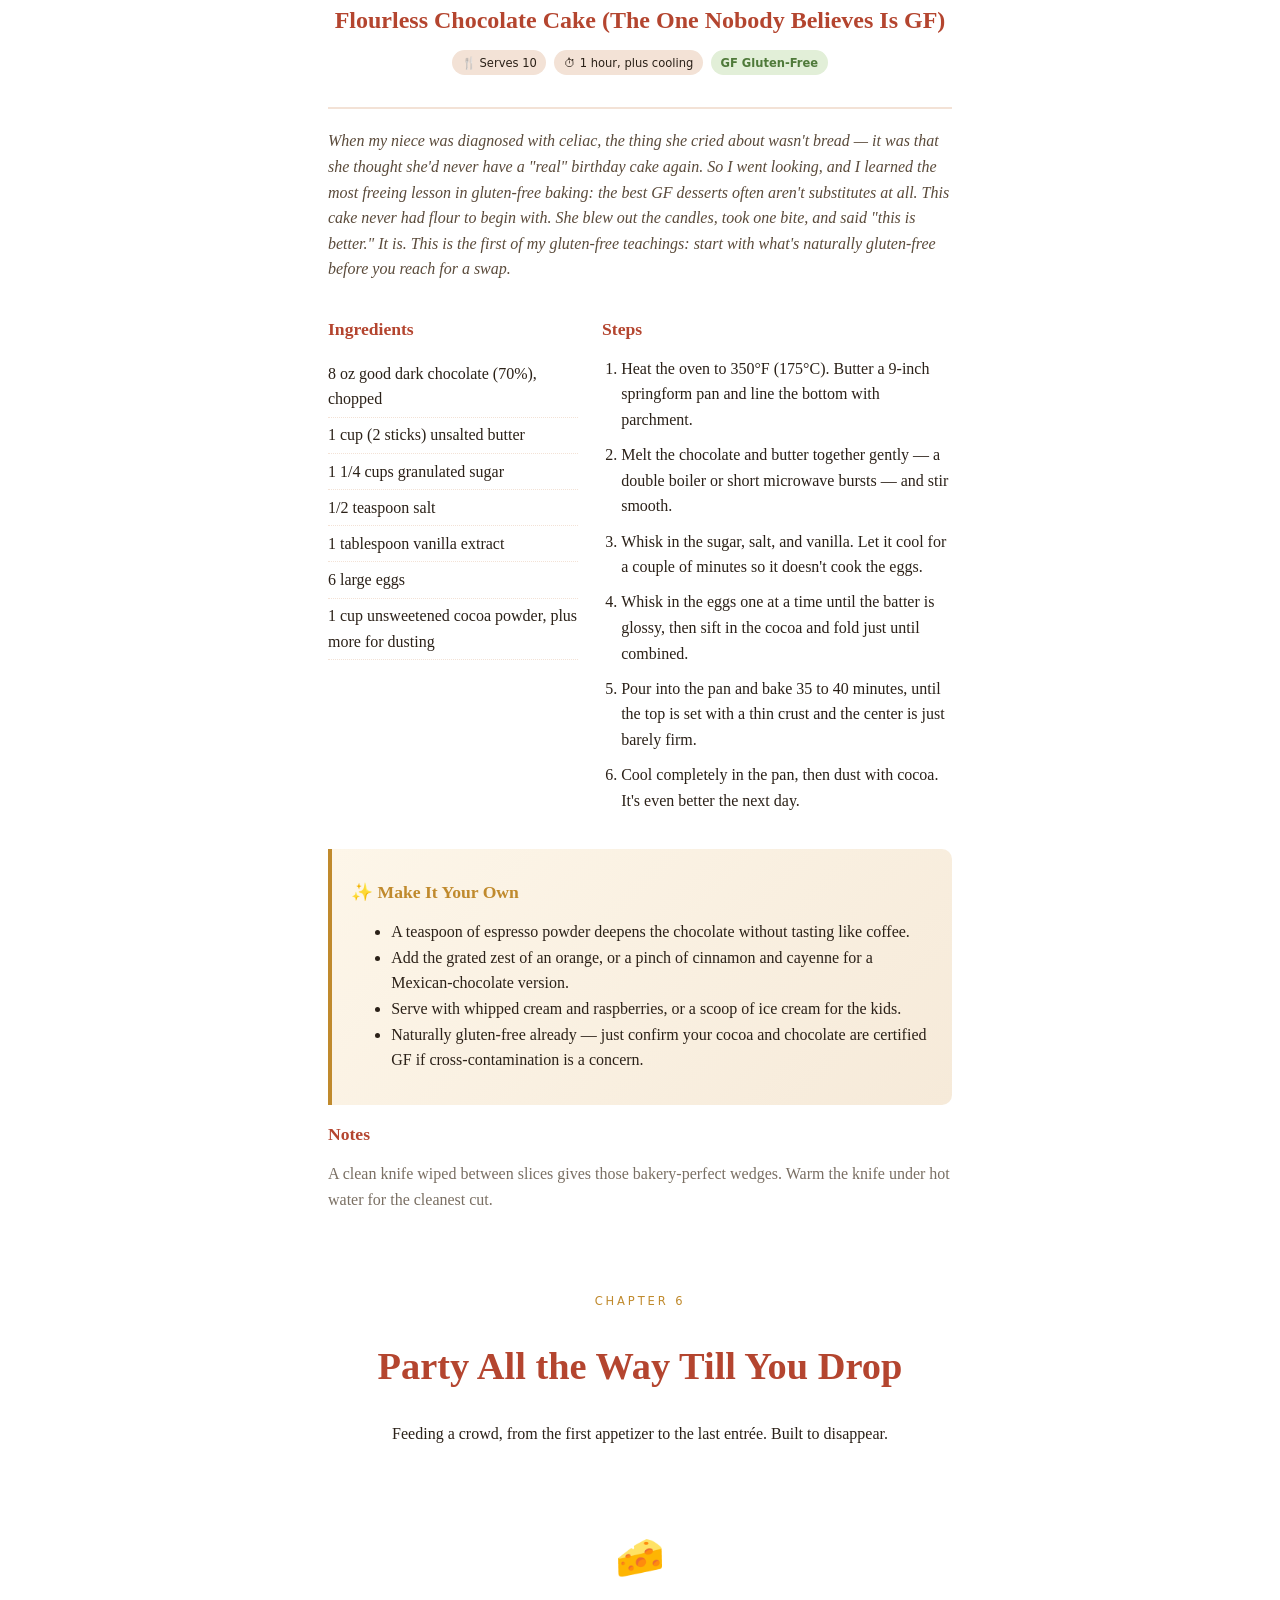
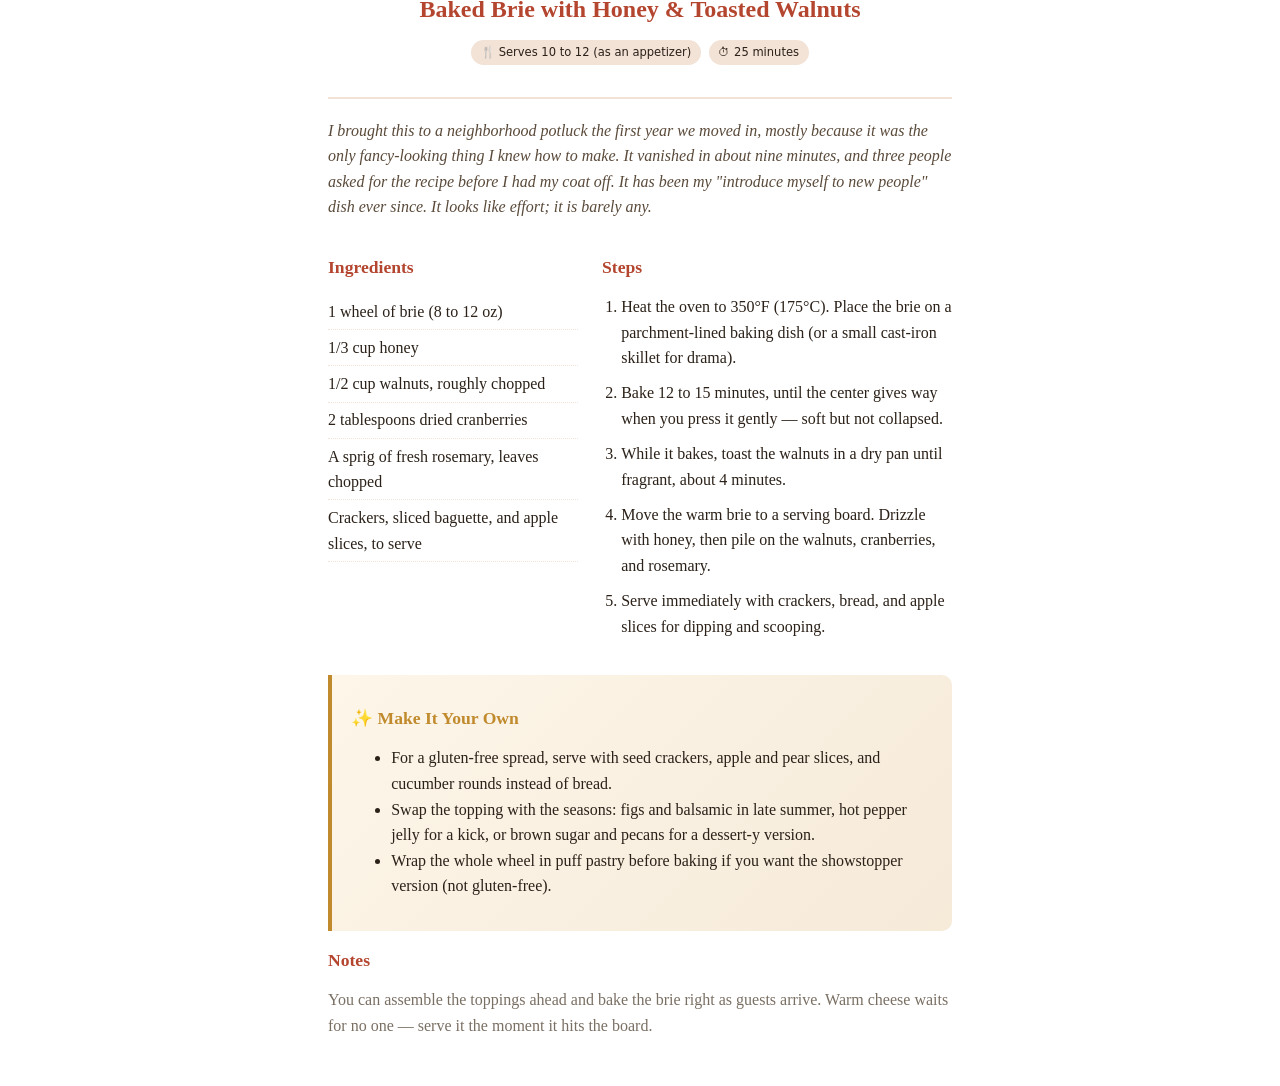
==== commit ba5df16b: "Add galley/'Going to the Chapel' proposal detail to intro; log full story in notes" ====
--- a/docs/book.html
+++ b/docs/book.html
@@ -20,7 +20,7 @@
 
 <section class="book-intro">
   <h2>A note before we cook</h2>
-  <p>My name is Missy Delaria, and I learned to cook on the banks of the Niagara River. I grew up in Grand Island, a suburb just outside Buffalo, New York, in a house that looked across the water to Canada. We were a typical family of four — my mother stayed home, my father worked, and my sister was six and a half years older than me, off doing her own things. Truthfully, my mom and grandmother were not big cooks. I treasure the couple of their recipes I still make today, but the kitchen was mostly mine to figure out. I really learned to cook from three places: from Suzie — Mrs. Wiles, a housekeeper in our neighborhood — who gave me my foundation and the real how-to of it; a little bit from my mom; and a great deal from myself, by experimenting, trying things, and simply having the drive and the desire to make good food for the people I love. I started cooking avidly in my early twenties — I can still picture myself baking in my little apartment, turning out sugar cookies and fudge brownies to give away as gifts, made with love and joy, and finding my footing with a few good pasta and pork dishes. It all began with love and curiosity, and it has never stopped. I&#x27;ve never boxed my cooking into one tradition. My roots run through Polish, German, English, Scottish, and American kitchens, with a little Southern worked in too — but honestly, nothing is strictly defined. My cooking is guided by taste and by the combinations of flavors that sing together, never by one specific tradition or recipe. It&#x27;s a philosophy built on flavor and on the love I put into food to give to other people. And the people who shaped me along the way were many: my grandmother and my mother, Suzie — Mrs. Wiles — and countless friends and family members who each infused something into the way I cook. How much the people at my table enjoy it has always been the only measure that matters.</p><p>Don and I have been together for thirty-seven years now. We met as freshmen in 1989 at Babson College. There were very few girls in my class, so they housed us off campus and shuttled us over to the library each morning to begin our classes. One day, across the courtyard outside that library, I spotted a tall, blond boy perched on the wall in Vuarnet sunglasses, pink madras shorts, and a pink polo button-down — and I thought, that guy is really cute. As luck would have it, we ended up in the same class, and before long we were dating. I was the bold one: I asked him on our very first date — to feed the ducks at the duck pond in Wellesley, Massachusetts, and then to a little place that made the best french fries I&#x27;ve ever had, hot and crispy on the outside, tender within, and perfectly salted. A duck-feeding, french-fry first date — that was the beginning of it all. We visited each other&#x27;s families, were voted best couple in our college, and he proposed on Stockton Island, on Lake Superior.</p><p>We married in 1995 in Wayzata, Minnesota, bought a wonderful little house in Deep Haven, and began building a life of our own. In August of 1997 we welcomed our first child, Kendall, and in September of 1999 we completed our family with our twins, Stockton and Larkin — and just like that, we were a family of five. When the children arrived, we had a decision to make: would I keep working, or stay home? We chose for me to stay home, and I have been devoted to that choice ever since.</p><p>Cooking in our family always started with one simple desire: to have us all together at the table every single night. Even when the children were babies, we ate dinner together. My rule was that I did not cook multiple meals — the family food was the family food, and the kids ate everything. Nothing was made special just for them. They certainly had their favorites, and once they were old enough they served themselves and could take a &#x27;no thank you helping,&#x27; because the way I cooked was balanced and nutritious and I wanted them to have every part of what their growing bodies needed. Each child would fix their plate, carry it to their place, and wait until their father and I had ours, so that we were all seated at the same time. No one rushed through dinner. And every night, we went around the table and each shared one good thing and one bad thing from our day. That little ritual taught us something I hold dear: that good things are meant to be celebrated by the people you love, and the hard things can be solved — or simply comforted — by the people you love. We kept that table, and that tradition, all the way through high school, even when the kids were busy with lives of their own. And there was one more rule in our house: the person who cooks does not clean up. Since I did all the prep and the cooking, having everything ready the moment the kids were hungry and my husband, Don, walked in from work, the cleanup belonged to everyone else. We would all clear our places, and then Don and the kids put the food away, loaded the dishwasher, and washed whatever needed washing. After that the kids went off to their homework, and Don and I would catch up about the day, help with assignments, and finally sit down together. It meant that cooking never felt like a thankless job — it was something our whole family shared in.</p><p>Feeding a family of five on a single income took real preparation and thought. It took creativity and a budget that worked. Every week I would sit down and plan our meals, then plan the grocery shopping around them, always making sure there were healthy things in the refrigerator for lunches and snacks. We were lucky enough to have little refrigerators that belonged to the kids, stocked with things like string cheese, juice boxes, Go-Gurts, fruit cups, and applesauce. They were allowed to help themselves to one without asking — and after that, they had to come find me. I took being their mom, and their father&#x27;s wife, very seriously, and all of it — the planning, the prep, the energy — went into the meals my kids still come back to me for.</p><p>Feeding real people also means cooking around real tastes, and ours kept me on my toes. Honestly, my husband is the pickiest eater of us all — no condiments, no cream sauces, no cheese — which is a challenge, because those are exactly the things kids love to pile on their food. But I always found a way, and everyone always had something at the table they were happy to eat. Later in life, our youngest became gluten-free for medical reasons, and I set out to remake our favorites without gluten and to teach myself how to bake gluten-free — especially for her, the one who always swore she had a &#x27;dessert pocket&#x27; that simply hadn&#x27;t been filled yet. You&#x27;ll find that many of the recipes in this book carry those lessons with them.</p><p>The truth is, the seed for all of this was planted next door. Growing up, the family beside us was wonderfully large, and I embraced everything about their life — the Sunday meals, the parties, the constant gathering. That was the life I longed for, and it&#x27;s the life Don and I built. Caring for people through food is simply my love language. Cooking for others has never once felt like a chore or been hard for me; I love dreaming up meals for all different palates, pulling from every recipe I can find and making them my own, with a few tried-and-true dishes I always turn to for company. And company could be anyone — a neighbor, old friends from high school, parents from the kids&#x27; schools. Ours was always the house where people gathered: comfortable, welcoming, doors open. If a kid needed a meal, they came to us. If someone was going through a hard time, a meal was on its way to their door. At the holidays, anyone who couldn&#x27;t travel had a place at our table for Thanksgiving and Christmas. And every Christmas Day we kept a tradition my mom started — a drop-by open house, where friends could stop in after the presents were unwrapped, kids in tow, to talk about their gifts and their families. It was always such a social, joyful, special time.</p><p>For twenty-eight years, my work has been raising our children and feeding our family — putting nutritious, wonderful-tasting, fun food on the table every single day. Food became the center of our home: the everyday dinners, the lunches and after-school snacks, the holidays, the parties, and all the friends and family who gathered around our table along the way. This book is everything I learned in those years, from the technique Suzie first taught me to the dishes my own kids grew up on. And that is exactly where this book gets its name. To this day, my grown children will text me out of the blue: &#x27;Hey Mom…&#x27; — and then those three little dots — &#x27;can you send me the recipe for…&#x27; It&#x27;s always one of the things they grew up eating. This book is my answer to every one of those messages, gathered at last in one place. More than anything, it&#x27;s an invitation. I want to welcome you into my years of experience at the stove — and I hope, in some small way, it helps with yours.</p>
+  <p>My name is Missy Delaria, and I learned to cook on the banks of the Niagara River. I grew up in Grand Island, a suburb just outside Buffalo, New York, in a house that looked across the water to Canada. We were a typical family of four — my mother stayed home, my father worked, and my sister was six and a half years older than me, off doing her own things. Truthfully, my mom and grandmother were not big cooks. I treasure the couple of their recipes I still make today, but the kitchen was mostly mine to figure out. I really learned to cook from three places: from Suzie — Mrs. Wiles, a housekeeper in our neighborhood — who gave me my foundation and the real how-to of it; a little bit from my mom; and a great deal from myself, by experimenting, trying things, and simply having the drive and the desire to make good food for the people I love. I started cooking avidly in my early twenties — I can still picture myself baking in my little apartment, turning out sugar cookies and fudge brownies to give away as gifts, made with love and joy, and finding my footing with a few good pasta and pork dishes. It all began with love and curiosity, and it has never stopped. I&#x27;ve never boxed my cooking into one tradition. My roots run through Polish, German, English, Scottish, and American kitchens, with a little Southern worked in too — but honestly, nothing is strictly defined. My cooking is guided by taste and by the combinations of flavors that sing together, never by one specific tradition or recipe. It&#x27;s a philosophy built on flavor and on the love I put into food to give to other people. And the people who shaped me along the way were many: my grandmother and my mother, Suzie — Mrs. Wiles — and countless friends and family members who each infused something into the way I cook. How much the people at my table enjoy it has always been the only measure that matters.</p><p>Don and I have been together for thirty-seven years now. We met as freshmen in 1989 at Babson College. There were very few girls in my class, so they housed us off campus and shuttled us over to the library each morning to begin our classes. One day, across the courtyard outside that library, I spotted a tall, blond boy perched on the wall in Vuarnet sunglasses, pink madras shorts, and a pink polo button-down — and I thought, that guy is really cute. As luck would have it, we ended up in the same class, and before long we were dating. I was the bold one: I asked him on our very first date — to feed the ducks at the duck pond in Wellesley, Massachusetts, and then to a little place that made the best french fries I&#x27;ve ever had, hot and crispy on the outside, tender within, and perfectly salted. A duck-feeding, french-fry first date — that was the beginning of it all. We visited each other&#x27;s families, were voted best couple in our college, and he proposed on Stockton Island, on Lake Superior. Fittingly, I was down in the galley cooking when he called up to me — &#x27;come up, come up, quick!&#x27; He got down on one knee as the sun was setting, and as if it were written in the radio waves, &#x27;Going to the Chapel&#x27; came crackling over the ship-to-shore radio at that very moment. It was meant to be.</p><p>We married in 1995 in Wayzata, Minnesota, bought a wonderful little house in Deep Haven, and began building a life of our own. In August of 1997 we welcomed our first child, Kendall, and in September of 1999 we completed our family with our twins, Stockton and Larkin — and just like that, we were a family of five. When the children arrived, we had a decision to make: would I keep working, or stay home? We chose for me to stay home, and I have been devoted to that choice ever since.</p><p>Cooking in our family always started with one simple desire: to have us all together at the table every single night. Even when the children were babies, we ate dinner together. My rule was that I did not cook multiple meals — the family food was the family food, and the kids ate everything. Nothing was made special just for them. They certainly had their favorites, and once they were old enough they served themselves and could take a &#x27;no thank you helping,&#x27; because the way I cooked was balanced and nutritious and I wanted them to have every part of what their growing bodies needed. Each child would fix their plate, carry it to their place, and wait until their father and I had ours, so that we were all seated at the same time. No one rushed through dinner. And every night, we went around the table and each shared one good thing and one bad thing from our day. That little ritual taught us something I hold dear: that good things are meant to be celebrated by the people you love, and the hard things can be solved — or simply comforted — by the people you love. We kept that table, and that tradition, all the way through high school, even when the kids were busy with lives of their own. And there was one more rule in our house: the person who cooks does not clean up. Since I did all the prep and the cooking, having everything ready the moment the kids were hungry and my husband, Don, walked in from work, the cleanup belonged to everyone else. We would all clear our places, and then Don and the kids put the food away, loaded the dishwasher, and washed whatever needed washing. After that the kids went off to their homework, and Don and I would catch up about the day, help with assignments, and finally sit down together. It meant that cooking never felt like a thankless job — it was something our whole family shared in.</p><p>Feeding a family of five on a single income took real preparation and thought. It took creativity and a budget that worked. Every week I would sit down and plan our meals, then plan the grocery shopping around them, always making sure there were healthy things in the refrigerator for lunches and snacks. We were lucky enough to have little refrigerators that belonged to the kids, stocked with things like string cheese, juice boxes, Go-Gurts, fruit cups, and applesauce. They were allowed to help themselves to one without asking — and after that, they had to come find me. I took being their mom, and their father&#x27;s wife, very seriously, and all of it — the planning, the prep, the energy — went into the meals my kids still come back to me for.</p><p>Feeding real people also means cooking around real tastes, and ours kept me on my toes. Honestly, my husband is the pickiest eater of us all — no condiments, no cream sauces, no cheese — which is a challenge, because those are exactly the things kids love to pile on their food. But I always found a way, and everyone always had something at the table they were happy to eat. Later in life, our youngest became gluten-free for medical reasons, and I set out to remake our favorites without gluten and to teach myself how to bake gluten-free — especially for her, the one who always swore she had a &#x27;dessert pocket&#x27; that simply hadn&#x27;t been filled yet. You&#x27;ll find that many of the recipes in this book carry those lessons with them.</p><p>The truth is, the seed for all of this was planted next door. Growing up, the family beside us was wonderfully large, and I embraced everything about their life — the Sunday meals, the parties, the constant gathering. That was the life I longed for, and it&#x27;s the life Don and I built. Caring for people through food is simply my love language. Cooking for others has never once felt like a chore or been hard for me; I love dreaming up meals for all different palates, pulling from every recipe I can find and making them my own, with a few tried-and-true dishes I always turn to for company. And company could be anyone — a neighbor, old friends from high school, parents from the kids&#x27; schools. Ours was always the house where people gathered: comfortable, welcoming, doors open. If a kid needed a meal, they came to us. If someone was going through a hard time, a meal was on its way to their door. At the holidays, anyone who couldn&#x27;t travel had a place at our table for Thanksgiving and Christmas. And every Christmas Day we kept a tradition my mom started — a drop-by open house, where friends could stop in after the presents were unwrapped, kids in tow, to talk about their gifts and their families. It was always such a social, joyful, special time.</p><p>For twenty-eight years, my work has been raising our children and feeding our family — putting nutritious, wonderful-tasting, fun food on the table every single day. Food became the center of our home: the everyday dinners, the lunches and after-school snacks, the holidays, the parties, and all the friends and family who gathered around our table along the way. This book is everything I learned in those years, from the technique Suzie first taught me to the dishes my own kids grew up on. And that is exactly where this book gets its name. To this day, my grown children will text me out of the blue: &#x27;Hey Mom…&#x27; — and then those three little dots — &#x27;can you send me the recipe for…&#x27; It&#x27;s always one of the things they grew up eating. This book is my answer to every one of those messages, gathered at last in one place. More than anything, it&#x27;s an invitation. I want to welcome you into my years of experience at the stove — and I hope, in some small way, it helps with yours.</p>
 </section>
 
 <section class="toc">
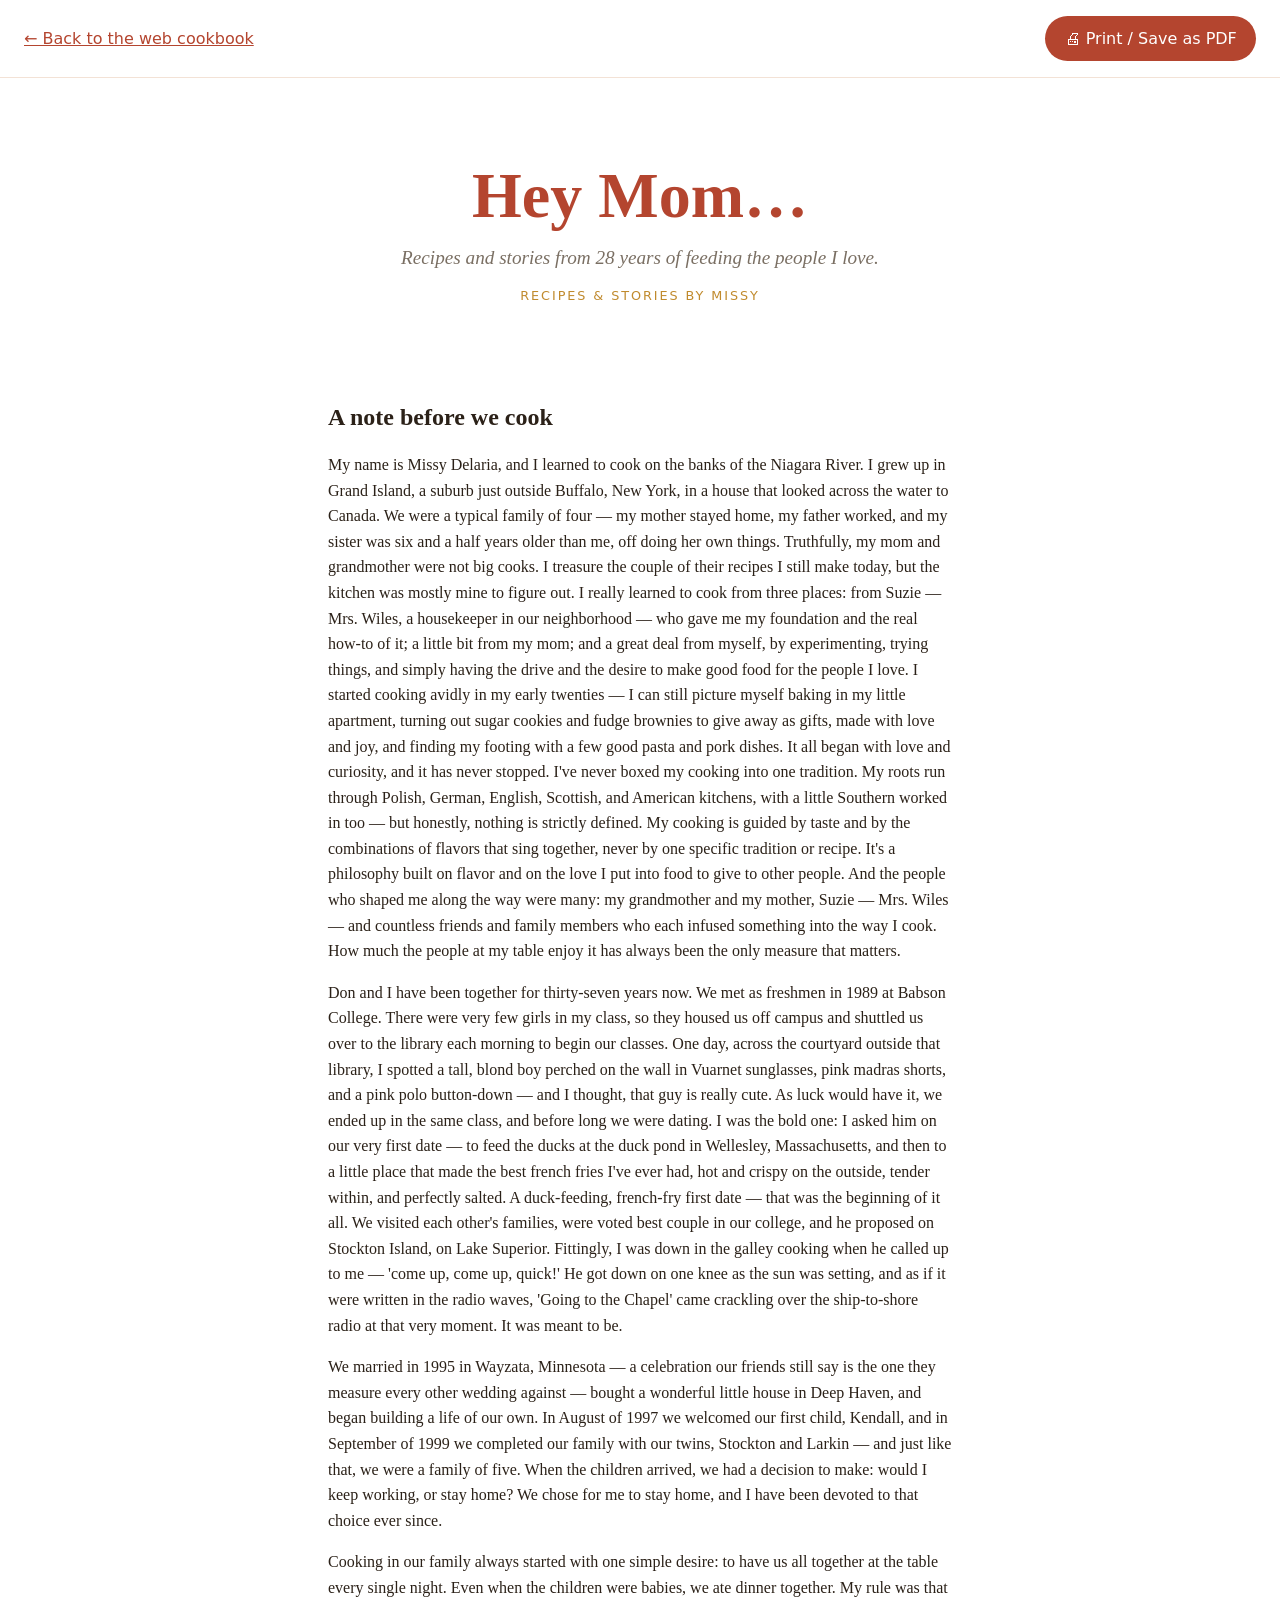
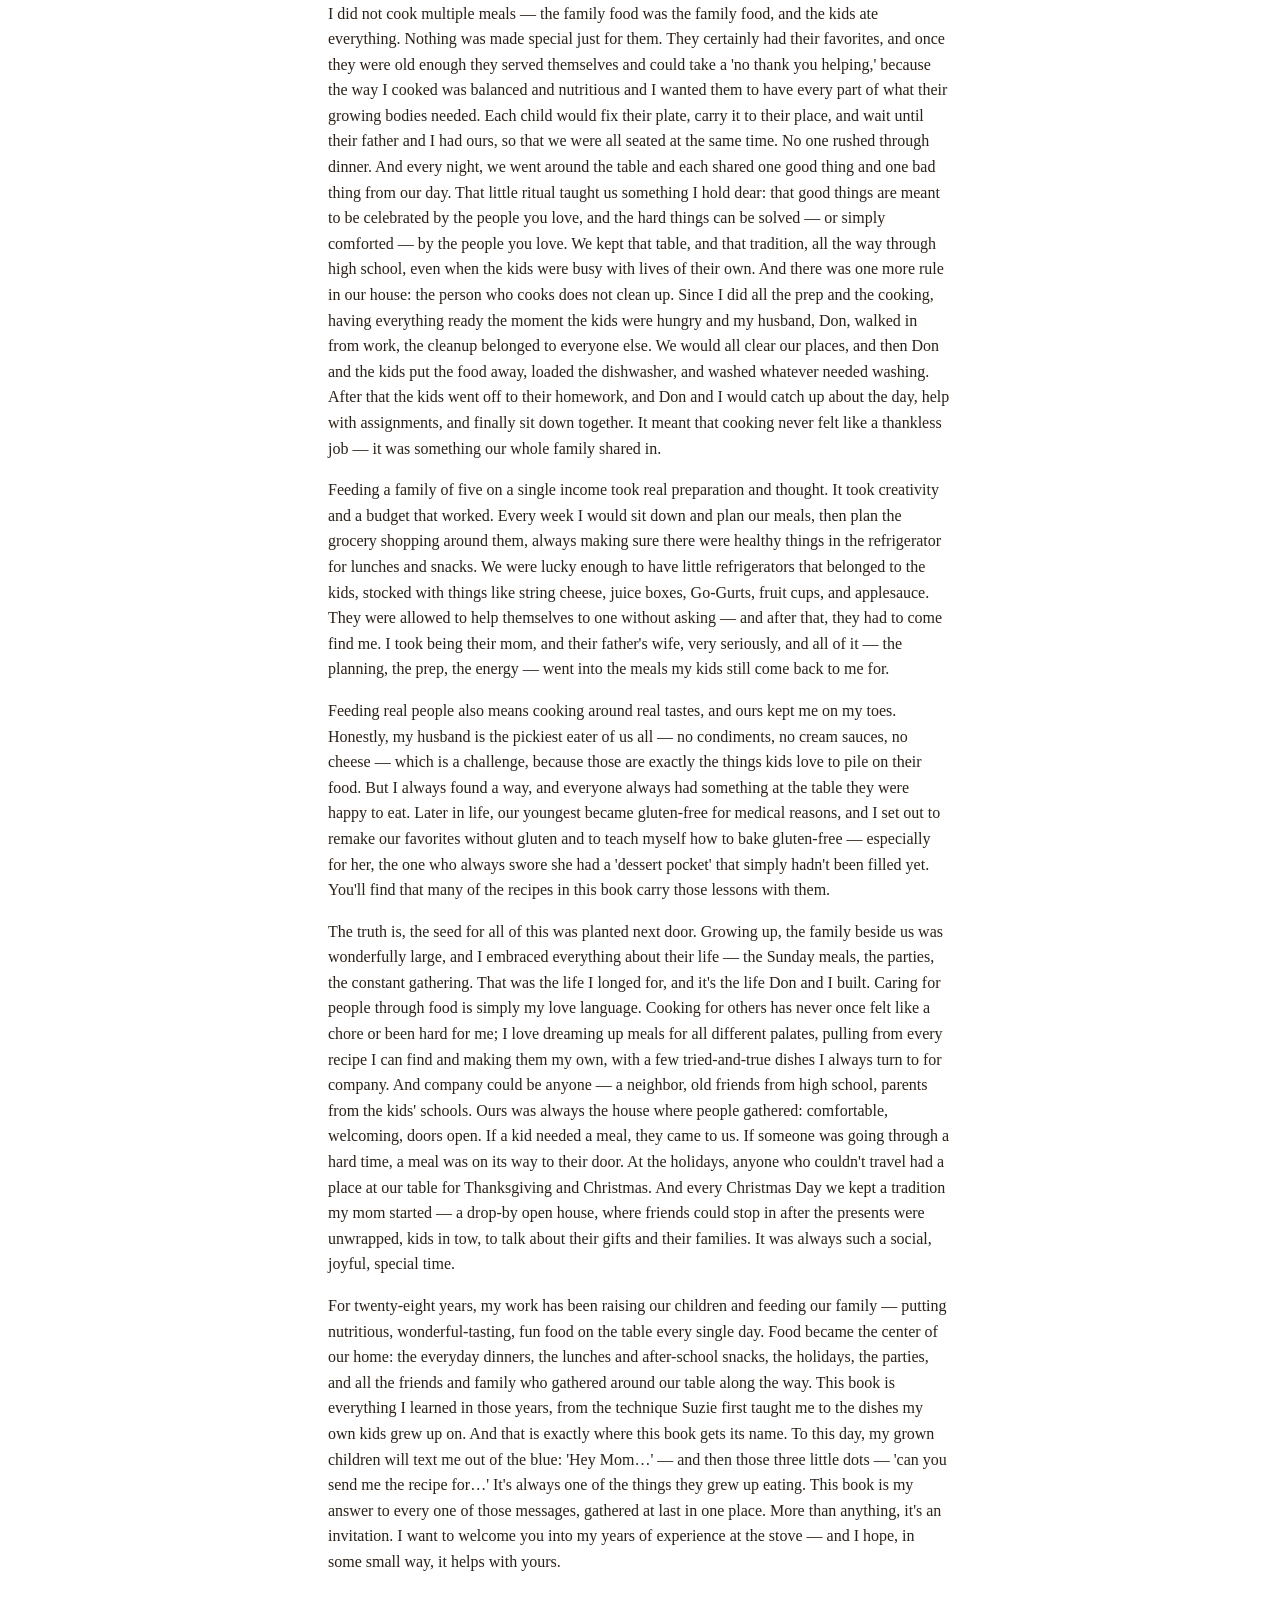
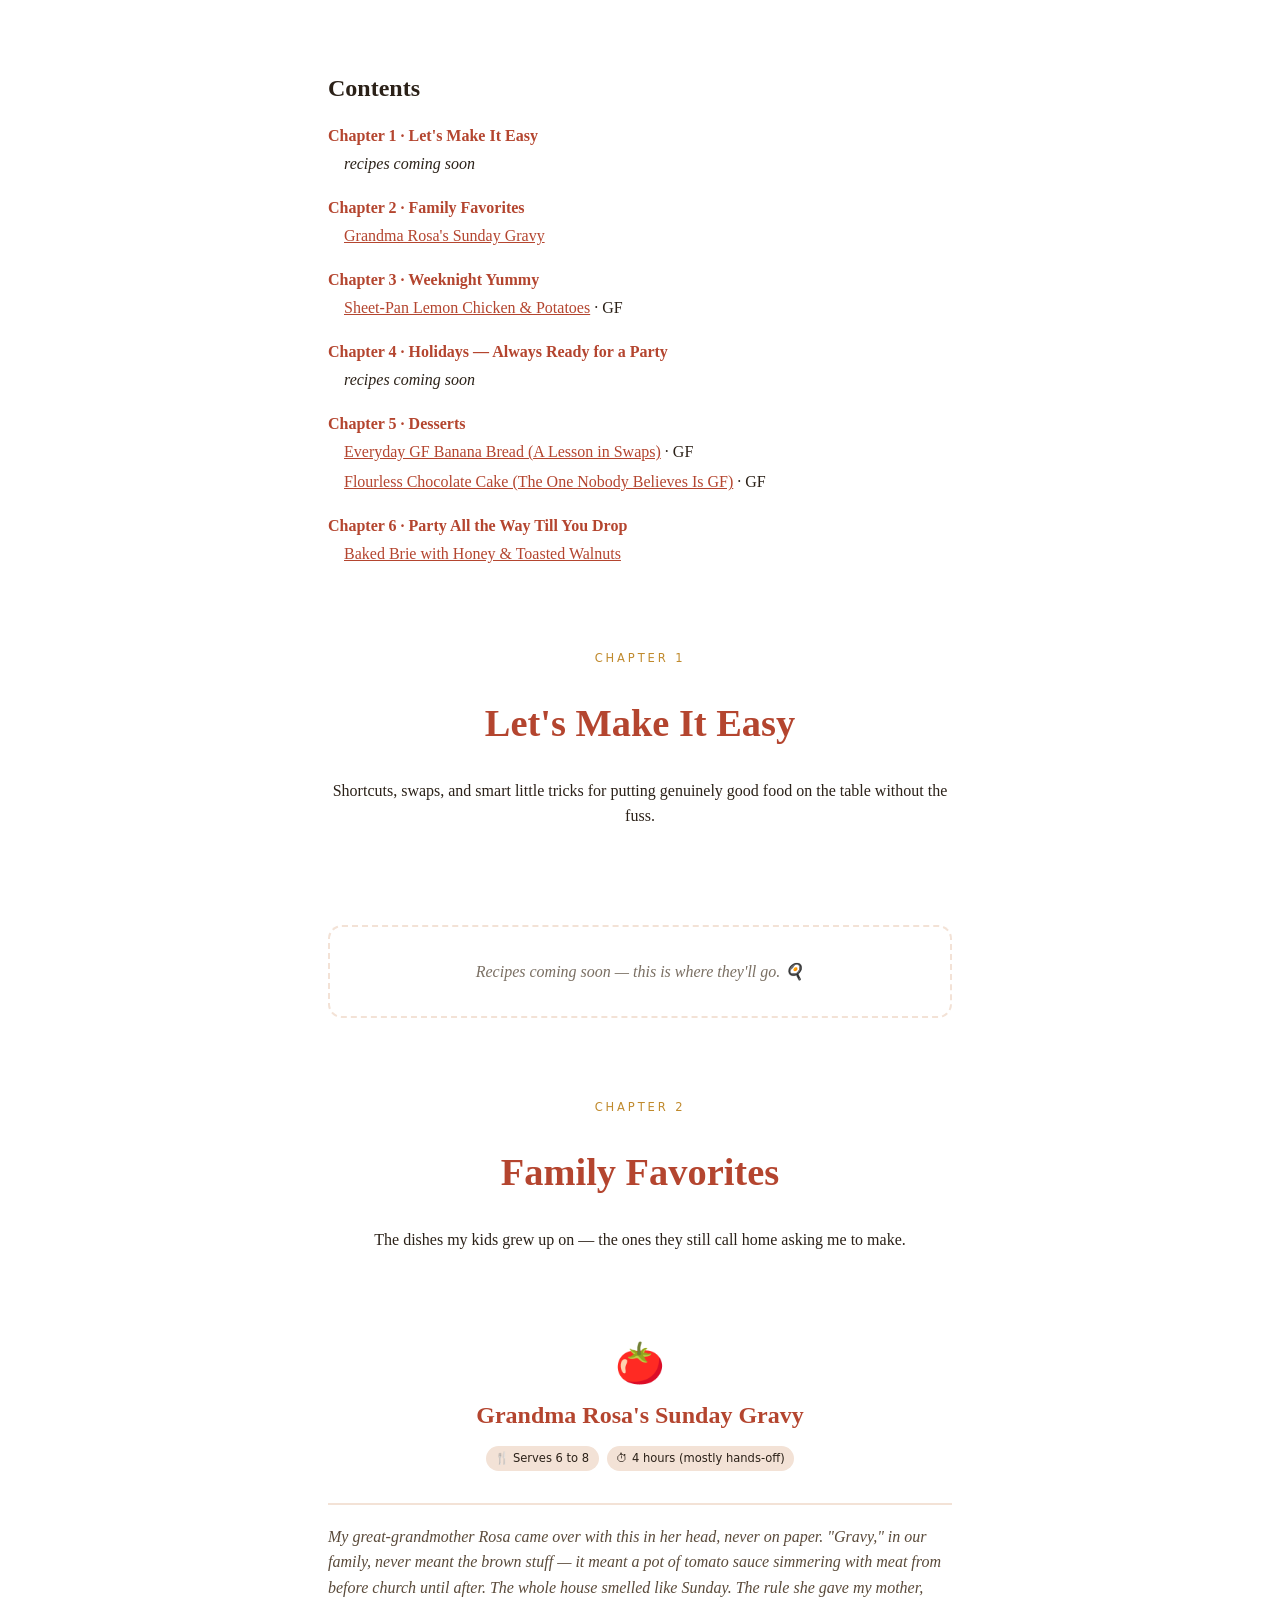
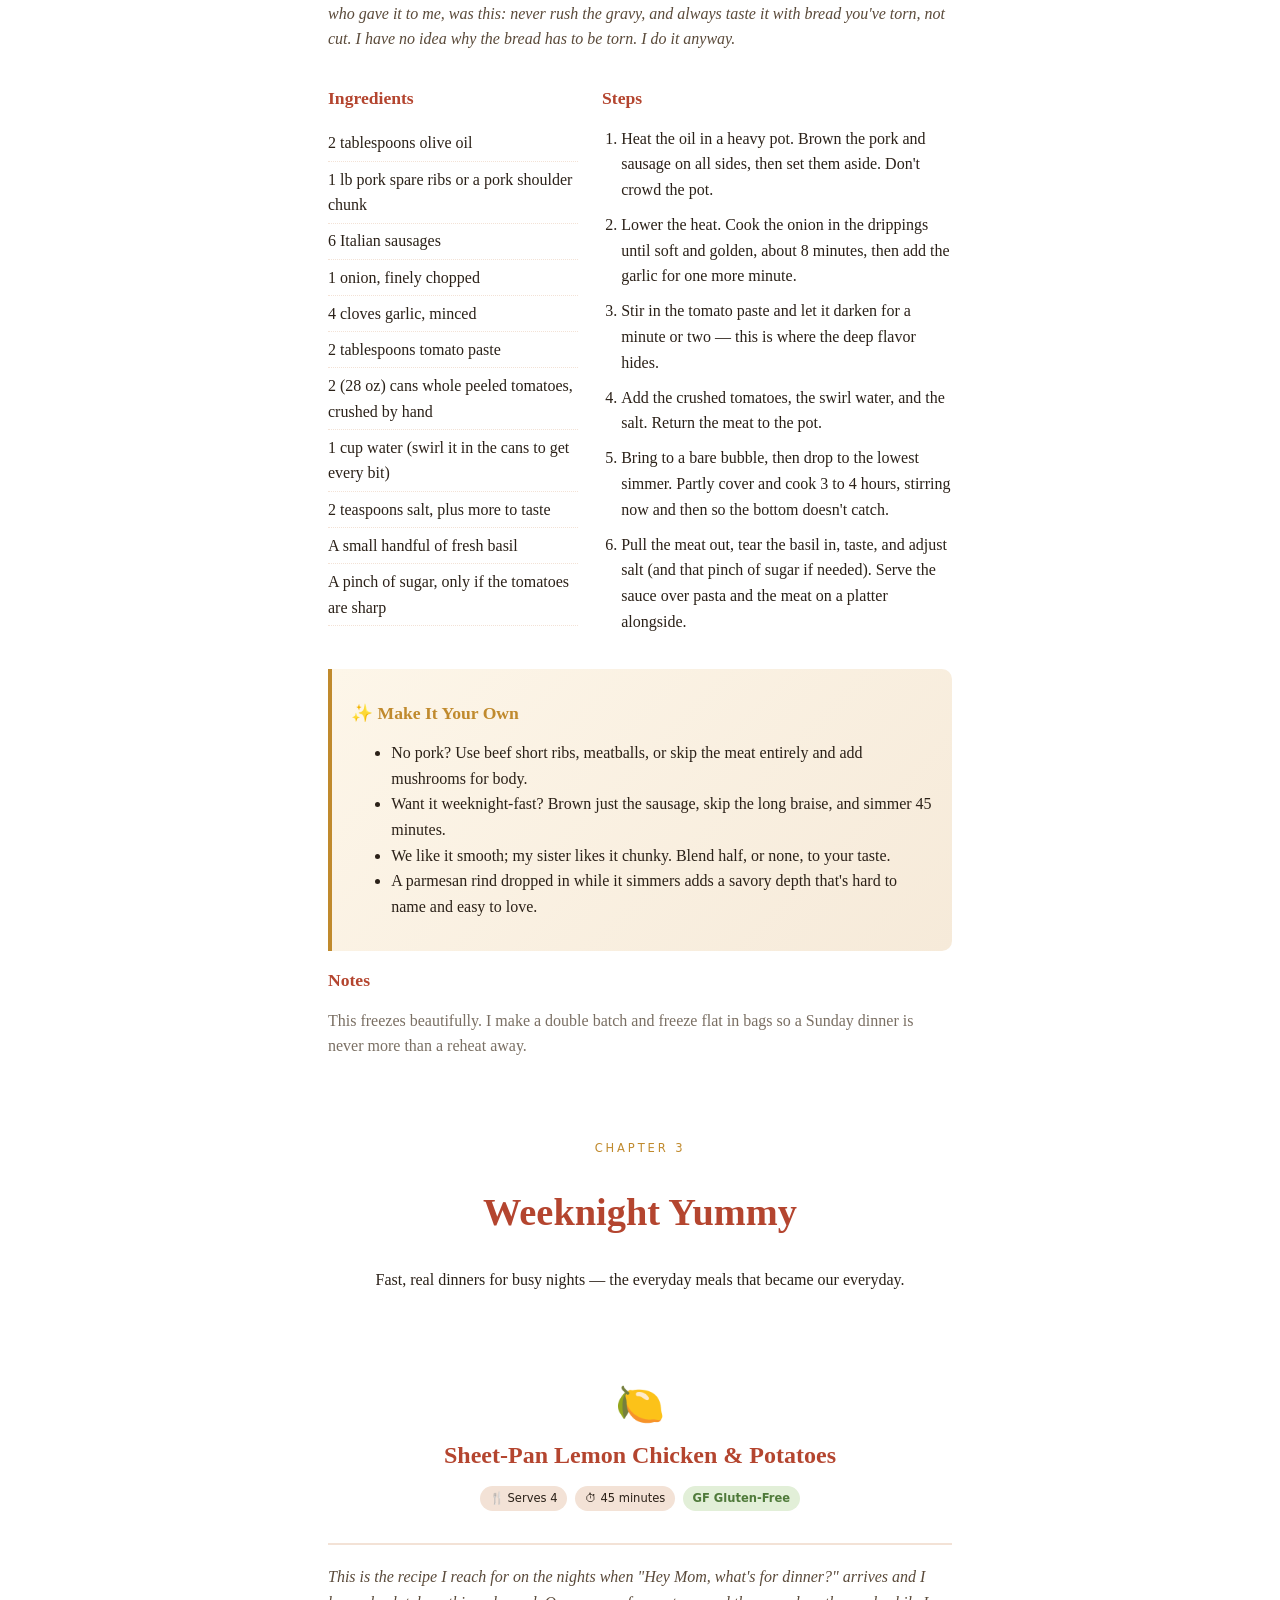
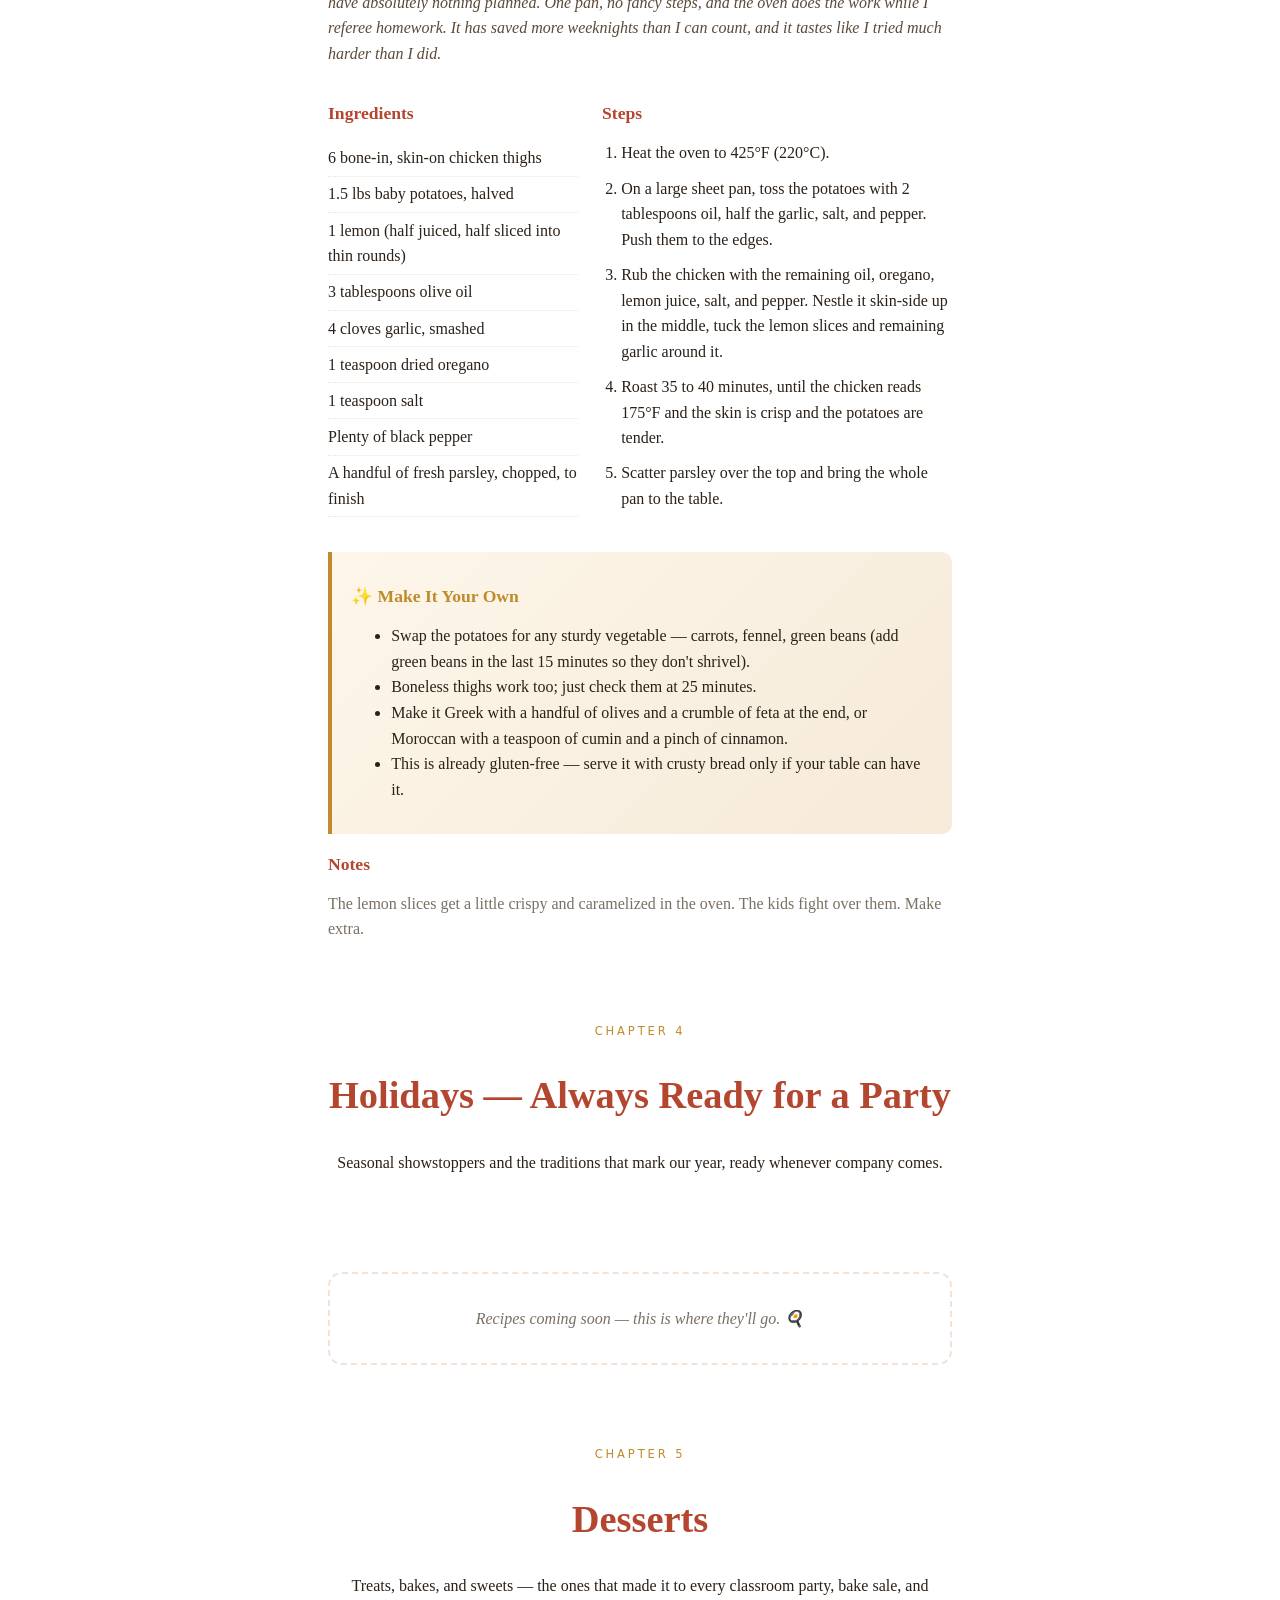
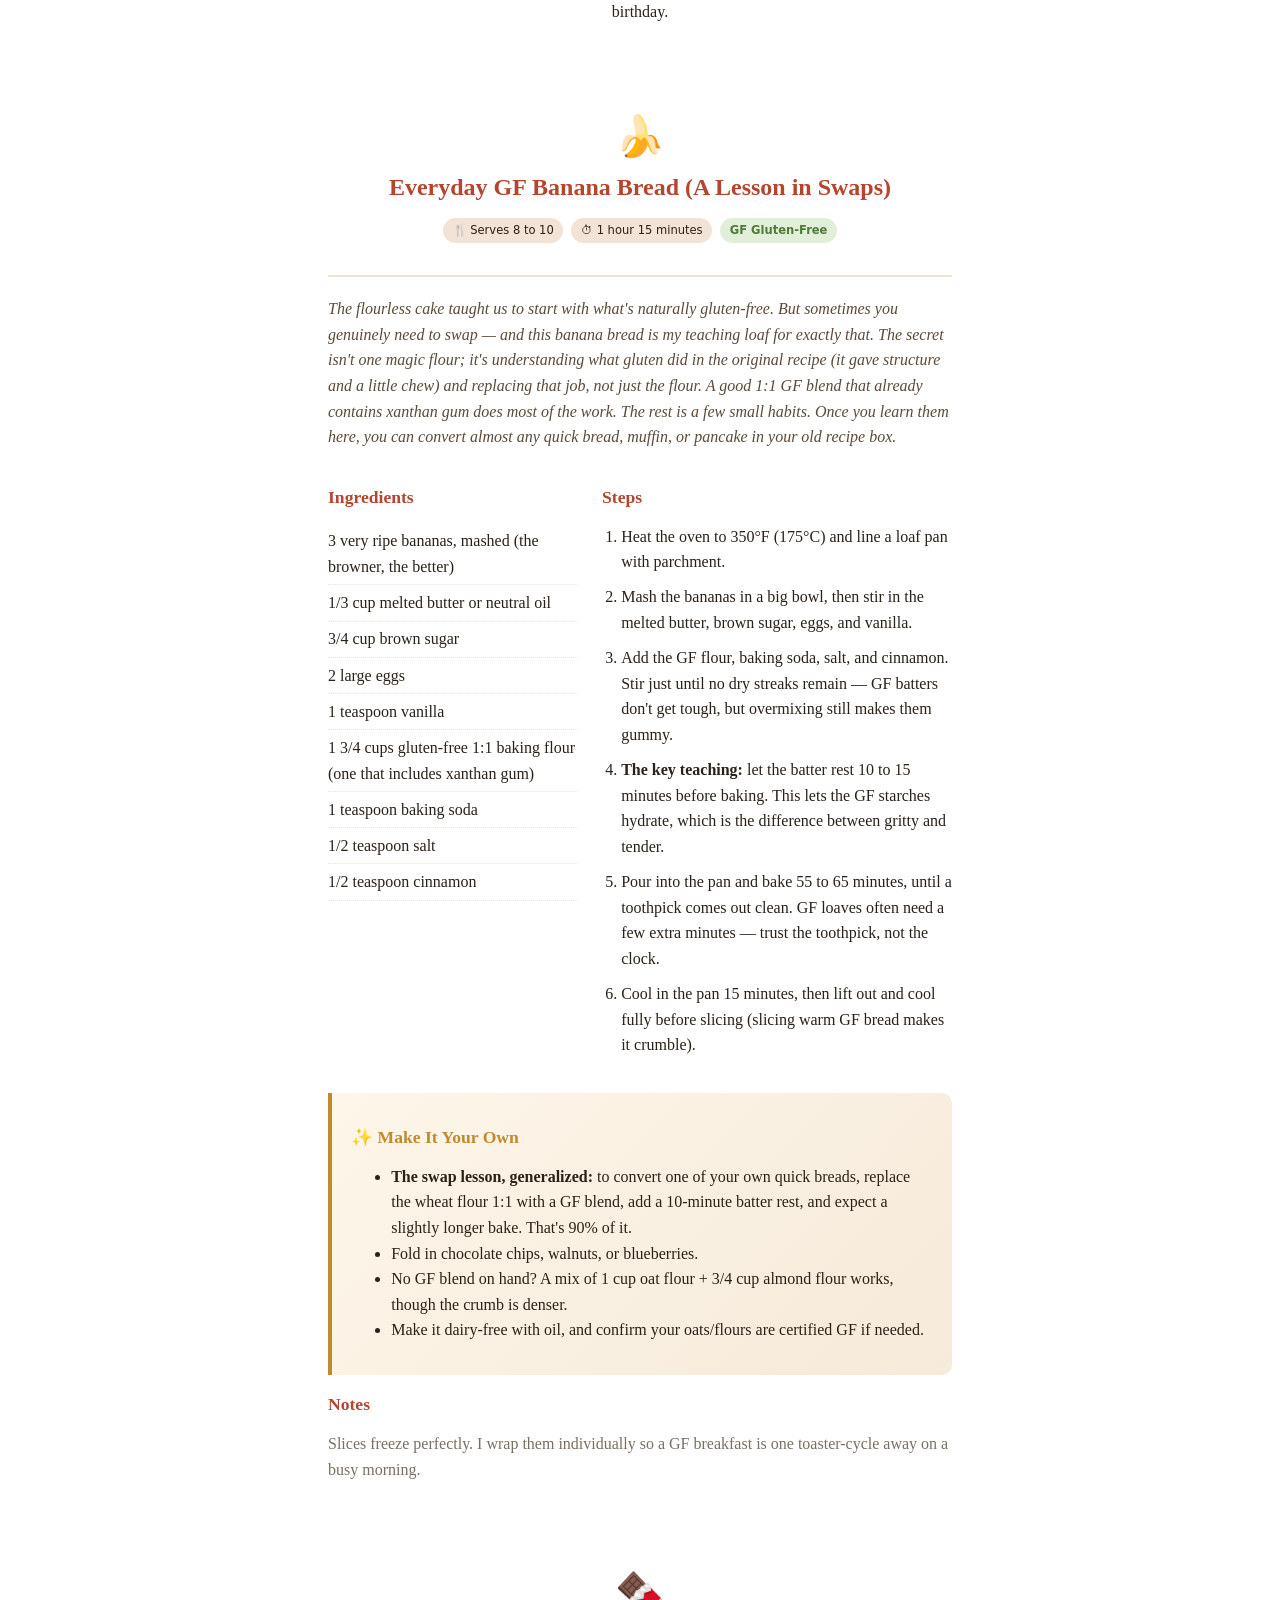
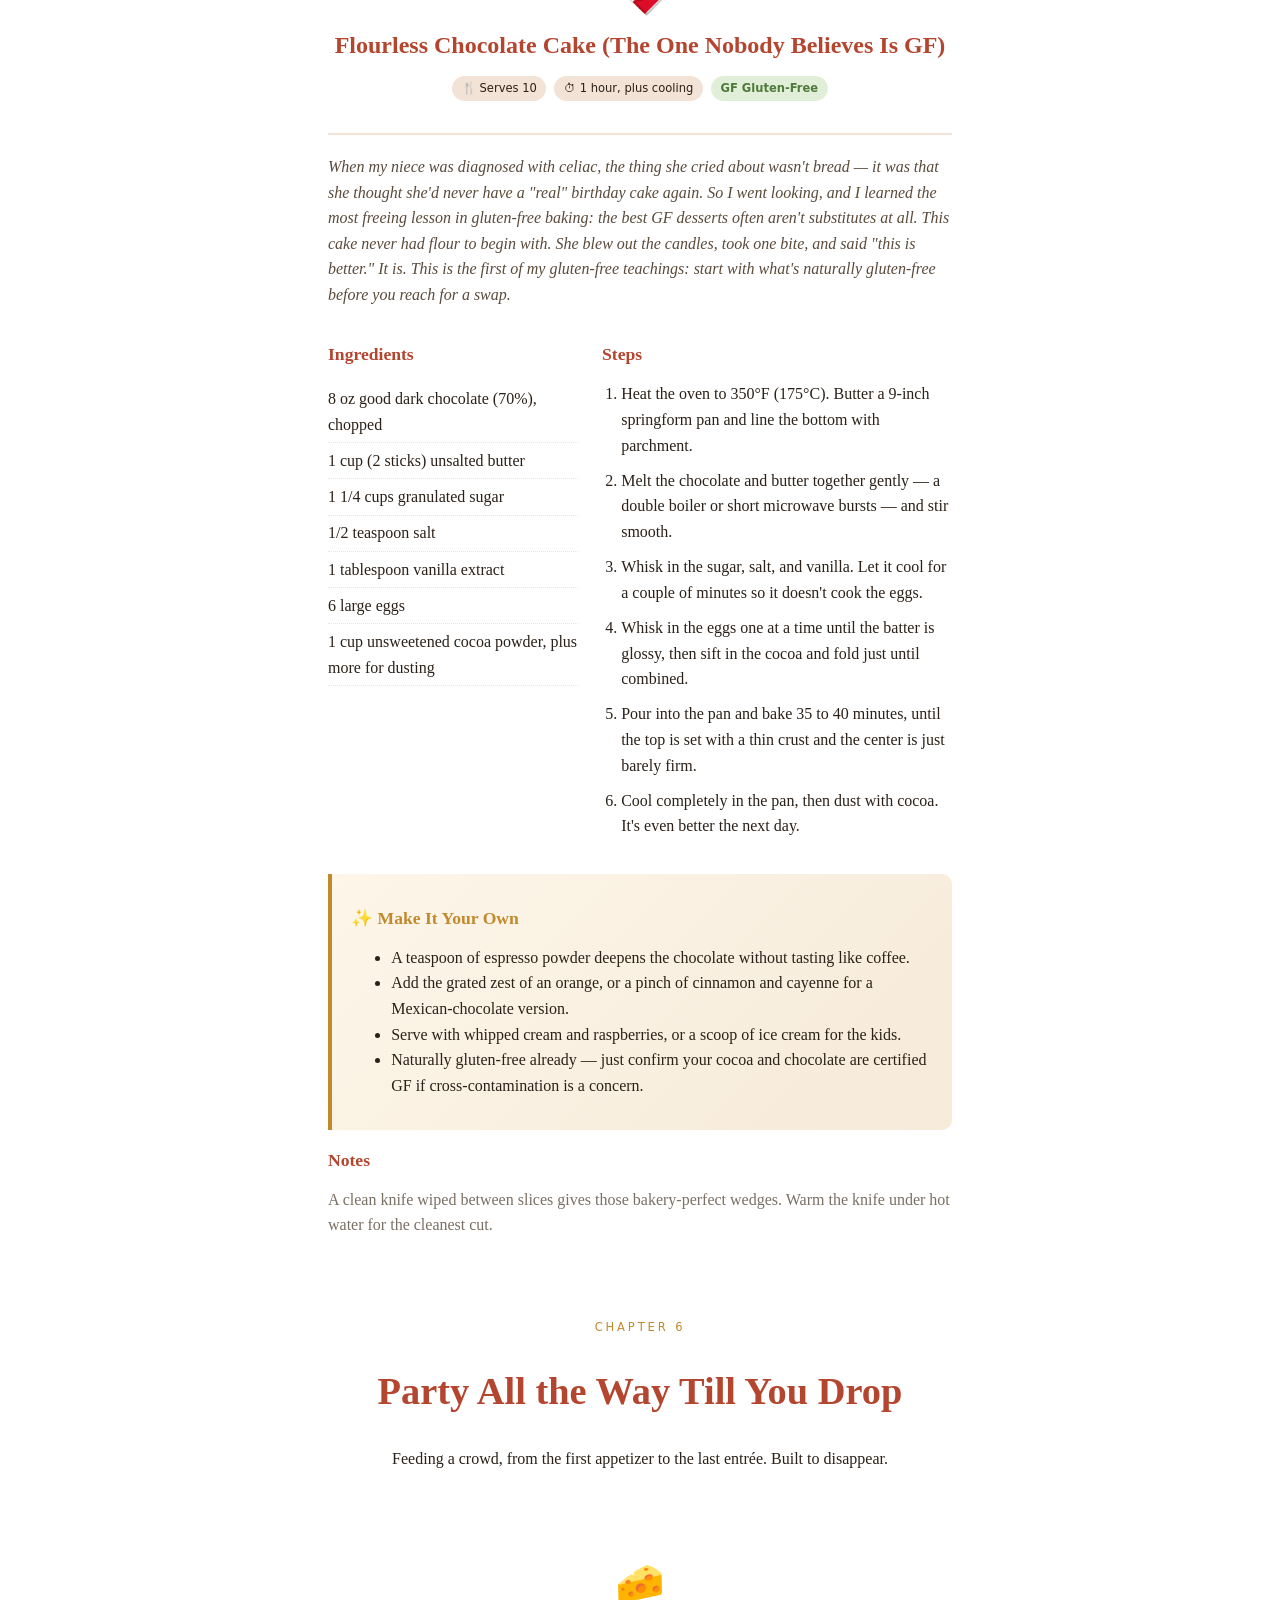
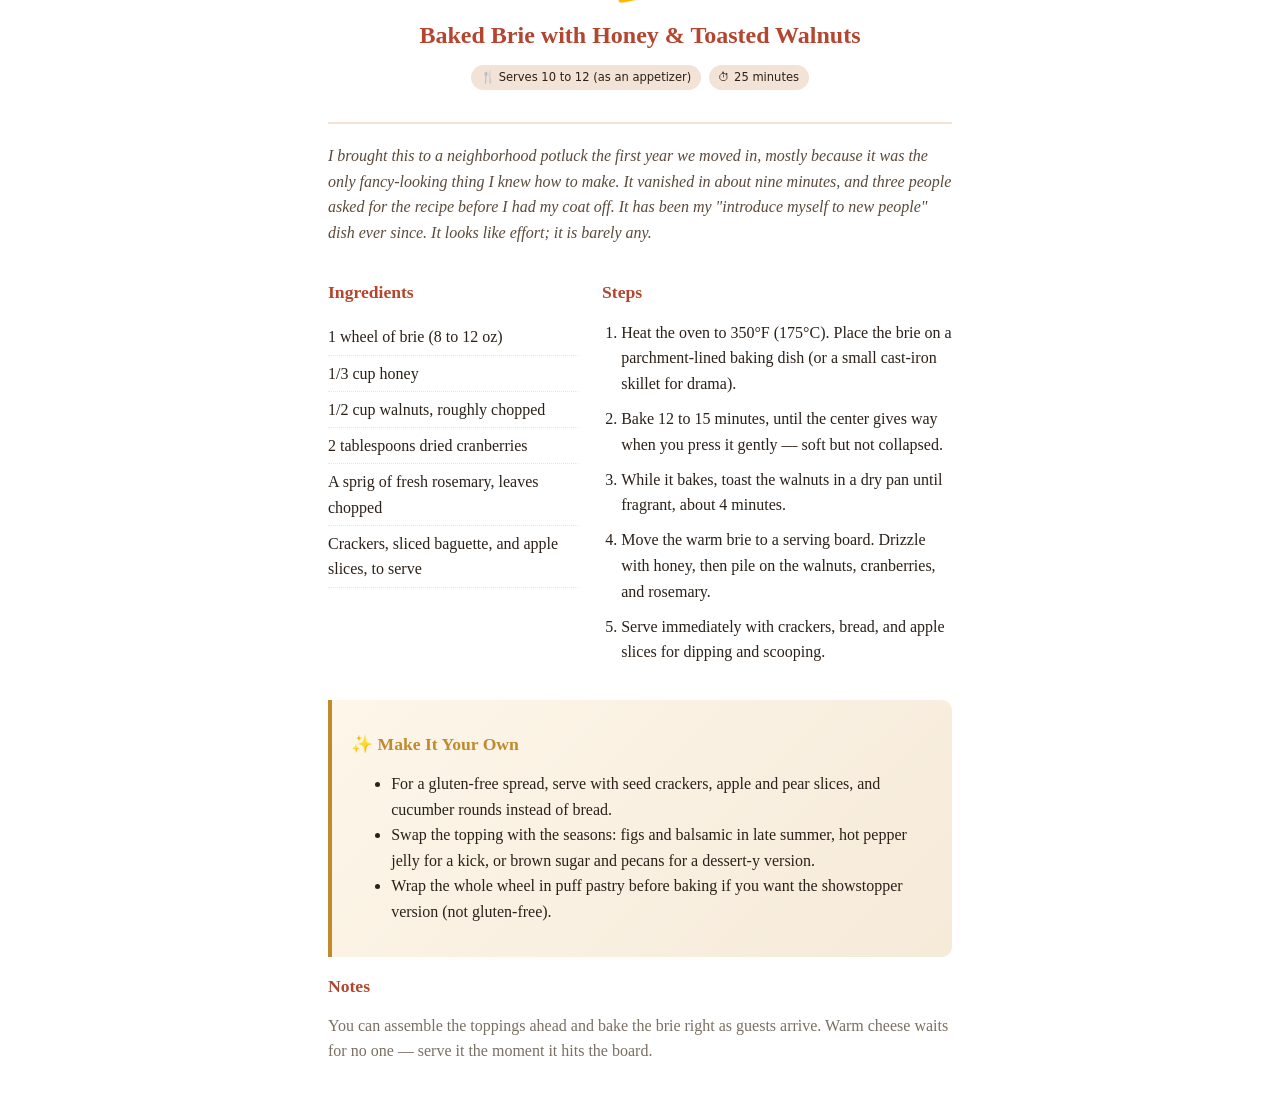
==== commit 06e614ff: "Note legendary wedding in intro; complete engagement/wedding sidebar in notes" ====
--- a/docs/book.html
+++ b/docs/book.html
@@ -20,7 +20,7 @@
 
 <section class="book-intro">
   <h2>A note before we cook</h2>
-  <p>My name is Missy Delaria, and I learned to cook on the banks of the Niagara River. I grew up in Grand Island, a suburb just outside Buffalo, New York, in a house that looked across the water to Canada. We were a typical family of four — my mother stayed home, my father worked, and my sister was six and a half years older than me, off doing her own things. Truthfully, my mom and grandmother were not big cooks. I treasure the couple of their recipes I still make today, but the kitchen was mostly mine to figure out. I really learned to cook from three places: from Suzie — Mrs. Wiles, a housekeeper in our neighborhood — who gave me my foundation and the real how-to of it; a little bit from my mom; and a great deal from myself, by experimenting, trying things, and simply having the drive and the desire to make good food for the people I love. I started cooking avidly in my early twenties — I can still picture myself baking in my little apartment, turning out sugar cookies and fudge brownies to give away as gifts, made with love and joy, and finding my footing with a few good pasta and pork dishes. It all began with love and curiosity, and it has never stopped. I&#x27;ve never boxed my cooking into one tradition. My roots run through Polish, German, English, Scottish, and American kitchens, with a little Southern worked in too — but honestly, nothing is strictly defined. My cooking is guided by taste and by the combinations of flavors that sing together, never by one specific tradition or recipe. It&#x27;s a philosophy built on flavor and on the love I put into food to give to other people. And the people who shaped me along the way were many: my grandmother and my mother, Suzie — Mrs. Wiles — and countless friends and family members who each infused something into the way I cook. How much the people at my table enjoy it has always been the only measure that matters.</p><p>Don and I have been together for thirty-seven years now. We met as freshmen in 1989 at Babson College. There were very few girls in my class, so they housed us off campus and shuttled us over to the library each morning to begin our classes. One day, across the courtyard outside that library, I spotted a tall, blond boy perched on the wall in Vuarnet sunglasses, pink madras shorts, and a pink polo button-down — and I thought, that guy is really cute. As luck would have it, we ended up in the same class, and before long we were dating. I was the bold one: I asked him on our very first date — to feed the ducks at the duck pond in Wellesley, Massachusetts, and then to a little place that made the best french fries I&#x27;ve ever had, hot and crispy on the outside, tender within, and perfectly salted. A duck-feeding, french-fry first date — that was the beginning of it all. We visited each other&#x27;s families, were voted best couple in our college, and he proposed on Stockton Island, on Lake Superior. Fittingly, I was down in the galley cooking when he called up to me — &#x27;come up, come up, quick!&#x27; He got down on one knee as the sun was setting, and as if it were written in the radio waves, &#x27;Going to the Chapel&#x27; came crackling over the ship-to-shore radio at that very moment. It was meant to be.</p><p>We married in 1995 in Wayzata, Minnesota, bought a wonderful little house in Deep Haven, and began building a life of our own. In August of 1997 we welcomed our first child, Kendall, and in September of 1999 we completed our family with our twins, Stockton and Larkin — and just like that, we were a family of five. When the children arrived, we had a decision to make: would I keep working, or stay home? We chose for me to stay home, and I have been devoted to that choice ever since.</p><p>Cooking in our family always started with one simple desire: to have us all together at the table every single night. Even when the children were babies, we ate dinner together. My rule was that I did not cook multiple meals — the family food was the family food, and the kids ate everything. Nothing was made special just for them. They certainly had their favorites, and once they were old enough they served themselves and could take a &#x27;no thank you helping,&#x27; because the way I cooked was balanced and nutritious and I wanted them to have every part of what their growing bodies needed. Each child would fix their plate, carry it to their place, and wait until their father and I had ours, so that we were all seated at the same time. No one rushed through dinner. And every night, we went around the table and each shared one good thing and one bad thing from our day. That little ritual taught us something I hold dear: that good things are meant to be celebrated by the people you love, and the hard things can be solved — or simply comforted — by the people you love. We kept that table, and that tradition, all the way through high school, even when the kids were busy with lives of their own. And there was one more rule in our house: the person who cooks does not clean up. Since I did all the prep and the cooking, having everything ready the moment the kids were hungry and my husband, Don, walked in from work, the cleanup belonged to everyone else. We would all clear our places, and then Don and the kids put the food away, loaded the dishwasher, and washed whatever needed washing. After that the kids went off to their homework, and Don and I would catch up about the day, help with assignments, and finally sit down together. It meant that cooking never felt like a thankless job — it was something our whole family shared in.</p><p>Feeding a family of five on a single income took real preparation and thought. It took creativity and a budget that worked. Every week I would sit down and plan our meals, then plan the grocery shopping around them, always making sure there were healthy things in the refrigerator for lunches and snacks. We were lucky enough to have little refrigerators that belonged to the kids, stocked with things like string cheese, juice boxes, Go-Gurts, fruit cups, and applesauce. They were allowed to help themselves to one without asking — and after that, they had to come find me. I took being their mom, and their father&#x27;s wife, very seriously, and all of it — the planning, the prep, the energy — went into the meals my kids still come back to me for.</p><p>Feeding real people also means cooking around real tastes, and ours kept me on my toes. Honestly, my husband is the pickiest eater of us all — no condiments, no cream sauces, no cheese — which is a challenge, because those are exactly the things kids love to pile on their food. But I always found a way, and everyone always had something at the table they were happy to eat. Later in life, our youngest became gluten-free for medical reasons, and I set out to remake our favorites without gluten and to teach myself how to bake gluten-free — especially for her, the one who always swore she had a &#x27;dessert pocket&#x27; that simply hadn&#x27;t been filled yet. You&#x27;ll find that many of the recipes in this book carry those lessons with them.</p><p>The truth is, the seed for all of this was planted next door. Growing up, the family beside us was wonderfully large, and I embraced everything about their life — the Sunday meals, the parties, the constant gathering. That was the life I longed for, and it&#x27;s the life Don and I built. Caring for people through food is simply my love language. Cooking for others has never once felt like a chore or been hard for me; I love dreaming up meals for all different palates, pulling from every recipe I can find and making them my own, with a few tried-and-true dishes I always turn to for company. And company could be anyone — a neighbor, old friends from high school, parents from the kids&#x27; schools. Ours was always the house where people gathered: comfortable, welcoming, doors open. If a kid needed a meal, they came to us. If someone was going through a hard time, a meal was on its way to their door. At the holidays, anyone who couldn&#x27;t travel had a place at our table for Thanksgiving and Christmas. And every Christmas Day we kept a tradition my mom started — a drop-by open house, where friends could stop in after the presents were unwrapped, kids in tow, to talk about their gifts and their families. It was always such a social, joyful, special time.</p><p>For twenty-eight years, my work has been raising our children and feeding our family — putting nutritious, wonderful-tasting, fun food on the table every single day. Food became the center of our home: the everyday dinners, the lunches and after-school snacks, the holidays, the parties, and all the friends and family who gathered around our table along the way. This book is everything I learned in those years, from the technique Suzie first taught me to the dishes my own kids grew up on. And that is exactly where this book gets its name. To this day, my grown children will text me out of the blue: &#x27;Hey Mom…&#x27; — and then those three little dots — &#x27;can you send me the recipe for…&#x27; It&#x27;s always one of the things they grew up eating. This book is my answer to every one of those messages, gathered at last in one place. More than anything, it&#x27;s an invitation. I want to welcome you into my years of experience at the stove — and I hope, in some small way, it helps with yours.</p>
+  <p>My name is Missy Delaria, and I learned to cook on the banks of the Niagara River. I grew up in Grand Island, a suburb just outside Buffalo, New York, in a house that looked across the water to Canada. We were a typical family of four — my mother stayed home, my father worked, and my sister was six and a half years older than me, off doing her own things. Truthfully, my mom and grandmother were not big cooks. I treasure the couple of their recipes I still make today, but the kitchen was mostly mine to figure out. I really learned to cook from three places: from Suzie — Mrs. Wiles, a housekeeper in our neighborhood — who gave me my foundation and the real how-to of it; a little bit from my mom; and a great deal from myself, by experimenting, trying things, and simply having the drive and the desire to make good food for the people I love. I started cooking avidly in my early twenties — I can still picture myself baking in my little apartment, turning out sugar cookies and fudge brownies to give away as gifts, made with love and joy, and finding my footing with a few good pasta and pork dishes. It all began with love and curiosity, and it has never stopped. I&#x27;ve never boxed my cooking into one tradition. My roots run through Polish, German, English, Scottish, and American kitchens, with a little Southern worked in too — but honestly, nothing is strictly defined. My cooking is guided by taste and by the combinations of flavors that sing together, never by one specific tradition or recipe. It&#x27;s a philosophy built on flavor and on the love I put into food to give to other people. And the people who shaped me along the way were many: my grandmother and my mother, Suzie — Mrs. Wiles — and countless friends and family members who each infused something into the way I cook. How much the people at my table enjoy it has always been the only measure that matters.</p><p>Don and I have been together for thirty-seven years now. We met as freshmen in 1989 at Babson College. There were very few girls in my class, so they housed us off campus and shuttled us over to the library each morning to begin our classes. One day, across the courtyard outside that library, I spotted a tall, blond boy perched on the wall in Vuarnet sunglasses, pink madras shorts, and a pink polo button-down — and I thought, that guy is really cute. As luck would have it, we ended up in the same class, and before long we were dating. I was the bold one: I asked him on our very first date — to feed the ducks at the duck pond in Wellesley, Massachusetts, and then to a little place that made the best french fries I&#x27;ve ever had, hot and crispy on the outside, tender within, and perfectly salted. A duck-feeding, french-fry first date — that was the beginning of it all. We visited each other&#x27;s families, were voted best couple in our college, and he proposed on Stockton Island, on Lake Superior. Fittingly, I was down in the galley cooking when he called up to me — &#x27;come up, come up, quick!&#x27; He got down on one knee as the sun was setting, and as if it were written in the radio waves, &#x27;Going to the Chapel&#x27; came crackling over the ship-to-shore radio at that very moment. It was meant to be.</p><p>We married in 1995 in Wayzata, Minnesota — a celebration our friends still say is the one they measure every other wedding against — bought a wonderful little house in Deep Haven, and began building a life of our own. In August of 1997 we welcomed our first child, Kendall, and in September of 1999 we completed our family with our twins, Stockton and Larkin — and just like that, we were a family of five. When the children arrived, we had a decision to make: would I keep working, or stay home? We chose for me to stay home, and I have been devoted to that choice ever since.</p><p>Cooking in our family always started with one simple desire: to have us all together at the table every single night. Even when the children were babies, we ate dinner together. My rule was that I did not cook multiple meals — the family food was the family food, and the kids ate everything. Nothing was made special just for them. They certainly had their favorites, and once they were old enough they served themselves and could take a &#x27;no thank you helping,&#x27; because the way I cooked was balanced and nutritious and I wanted them to have every part of what their growing bodies needed. Each child would fix their plate, carry it to their place, and wait until their father and I had ours, so that we were all seated at the same time. No one rushed through dinner. And every night, we went around the table and each shared one good thing and one bad thing from our day. That little ritual taught us something I hold dear: that good things are meant to be celebrated by the people you love, and the hard things can be solved — or simply comforted — by the people you love. We kept that table, and that tradition, all the way through high school, even when the kids were busy with lives of their own. And there was one more rule in our house: the person who cooks does not clean up. Since I did all the prep and the cooking, having everything ready the moment the kids were hungry and my husband, Don, walked in from work, the cleanup belonged to everyone else. We would all clear our places, and then Don and the kids put the food away, loaded the dishwasher, and washed whatever needed washing. After that the kids went off to their homework, and Don and I would catch up about the day, help with assignments, and finally sit down together. It meant that cooking never felt like a thankless job — it was something our whole family shared in.</p><p>Feeding a family of five on a single income took real preparation and thought. It took creativity and a budget that worked. Every week I would sit down and plan our meals, then plan the grocery shopping around them, always making sure there were healthy things in the refrigerator for lunches and snacks. We were lucky enough to have little refrigerators that belonged to the kids, stocked with things like string cheese, juice boxes, Go-Gurts, fruit cups, and applesauce. They were allowed to help themselves to one without asking — and after that, they had to come find me. I took being their mom, and their father&#x27;s wife, very seriously, and all of it — the planning, the prep, the energy — went into the meals my kids still come back to me for.</p><p>Feeding real people also means cooking around real tastes, and ours kept me on my toes. Honestly, my husband is the pickiest eater of us all — no condiments, no cream sauces, no cheese — which is a challenge, because those are exactly the things kids love to pile on their food. But I always found a way, and everyone always had something at the table they were happy to eat. Later in life, our youngest became gluten-free for medical reasons, and I set out to remake our favorites without gluten and to teach myself how to bake gluten-free — especially for her, the one who always swore she had a &#x27;dessert pocket&#x27; that simply hadn&#x27;t been filled yet. You&#x27;ll find that many of the recipes in this book carry those lessons with them.</p><p>The truth is, the seed for all of this was planted next door. Growing up, the family beside us was wonderfully large, and I embraced everything about their life — the Sunday meals, the parties, the constant gathering. That was the life I longed for, and it&#x27;s the life Don and I built. Caring for people through food is simply my love language. Cooking for others has never once felt like a chore or been hard for me; I love dreaming up meals for all different palates, pulling from every recipe I can find and making them my own, with a few tried-and-true dishes I always turn to for company. And company could be anyone — a neighbor, old friends from high school, parents from the kids&#x27; schools. Ours was always the house where people gathered: comfortable, welcoming, doors open. If a kid needed a meal, they came to us. If someone was going through a hard time, a meal was on its way to their door. At the holidays, anyone who couldn&#x27;t travel had a place at our table for Thanksgiving and Christmas. And every Christmas Day we kept a tradition my mom started — a drop-by open house, where friends could stop in after the presents were unwrapped, kids in tow, to talk about their gifts and their families. It was always such a social, joyful, special time.</p><p>For twenty-eight years, my work has been raising our children and feeding our family — putting nutritious, wonderful-tasting, fun food on the table every single day. Food became the center of our home: the everyday dinners, the lunches and after-school snacks, the holidays, the parties, and all the friends and family who gathered around our table along the way. This book is everything I learned in those years, from the technique Suzie first taught me to the dishes my own kids grew up on. And that is exactly where this book gets its name. To this day, my grown children will text me out of the blue: &#x27;Hey Mom…&#x27; — and then those three little dots — &#x27;can you send me the recipe for…&#x27; It&#x27;s always one of the things they grew up eating. This book is my answer to every one of those messages, gathered at last in one place. More than anything, it&#x27;s an invitation. I want to welcome you into my years of experience at the stove — and I hope, in some small way, it helps with yours.</p>
 </section>
 
 <section class="toc">
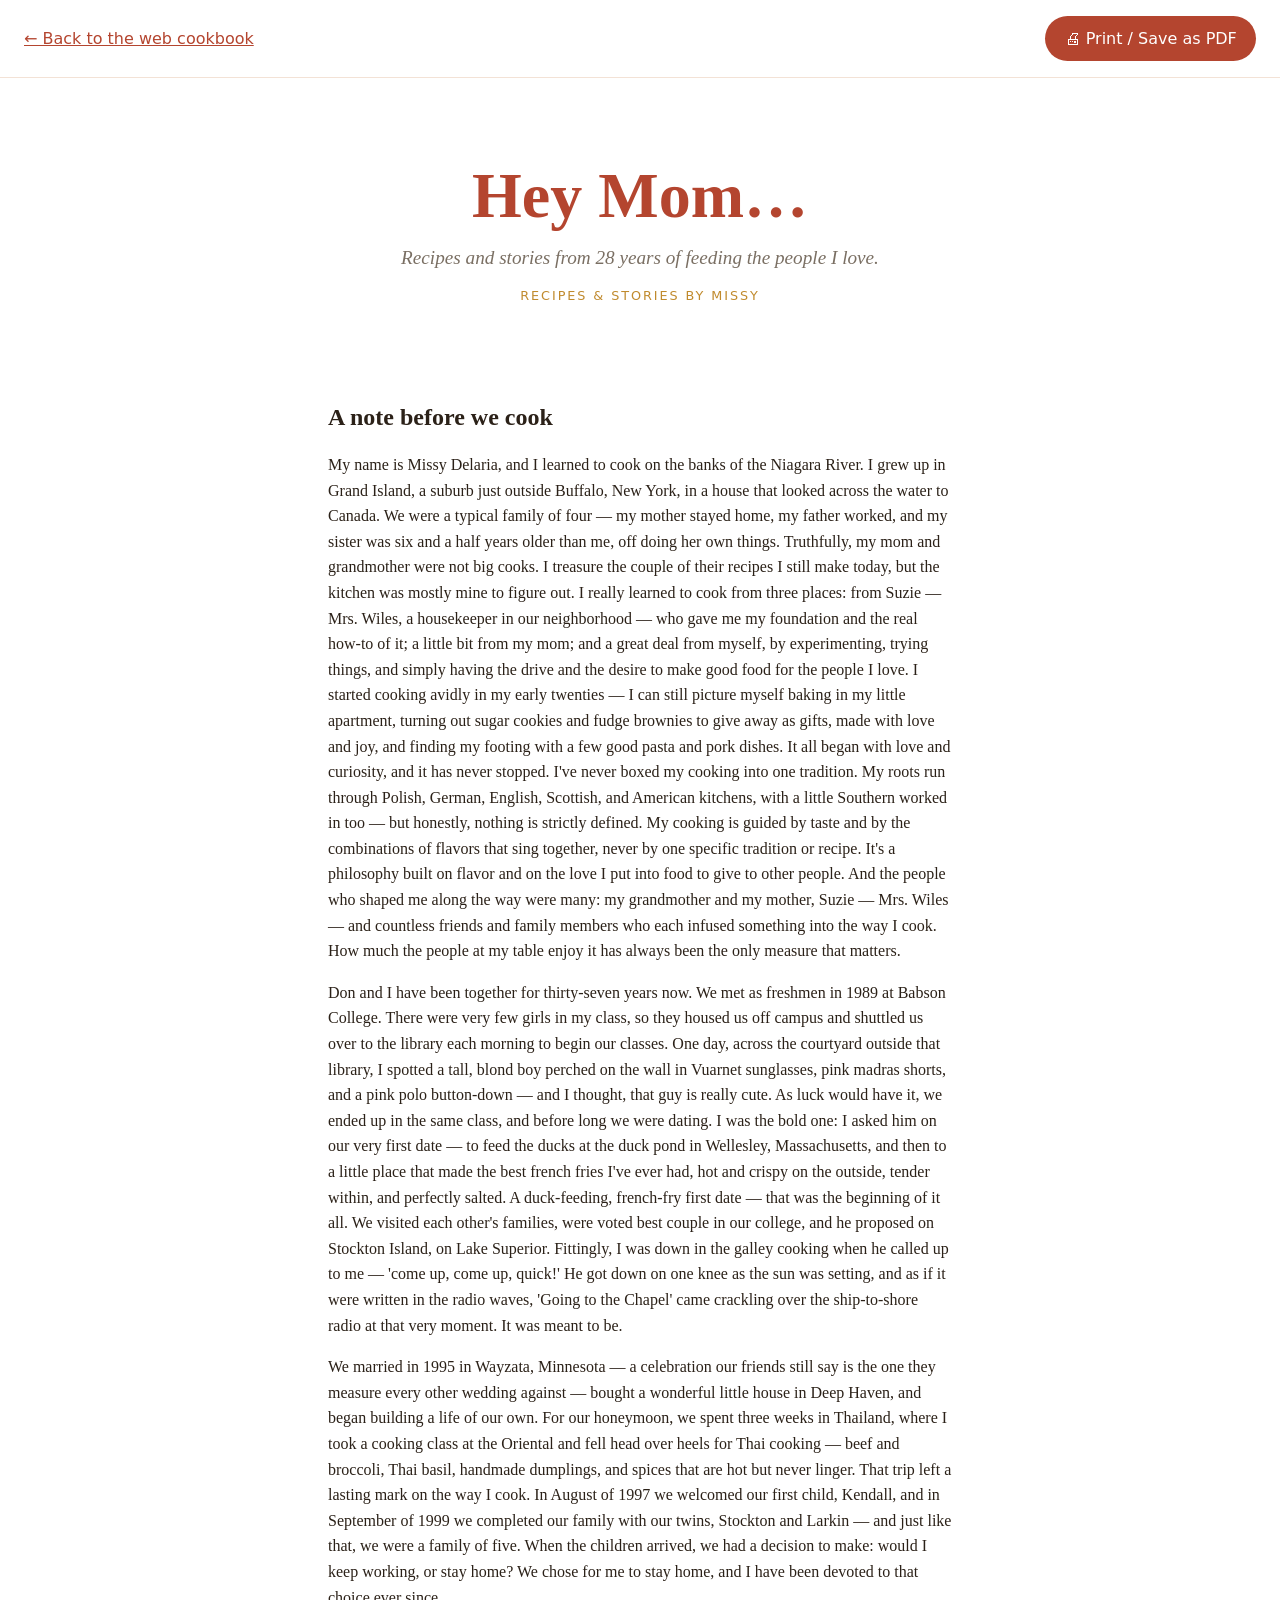
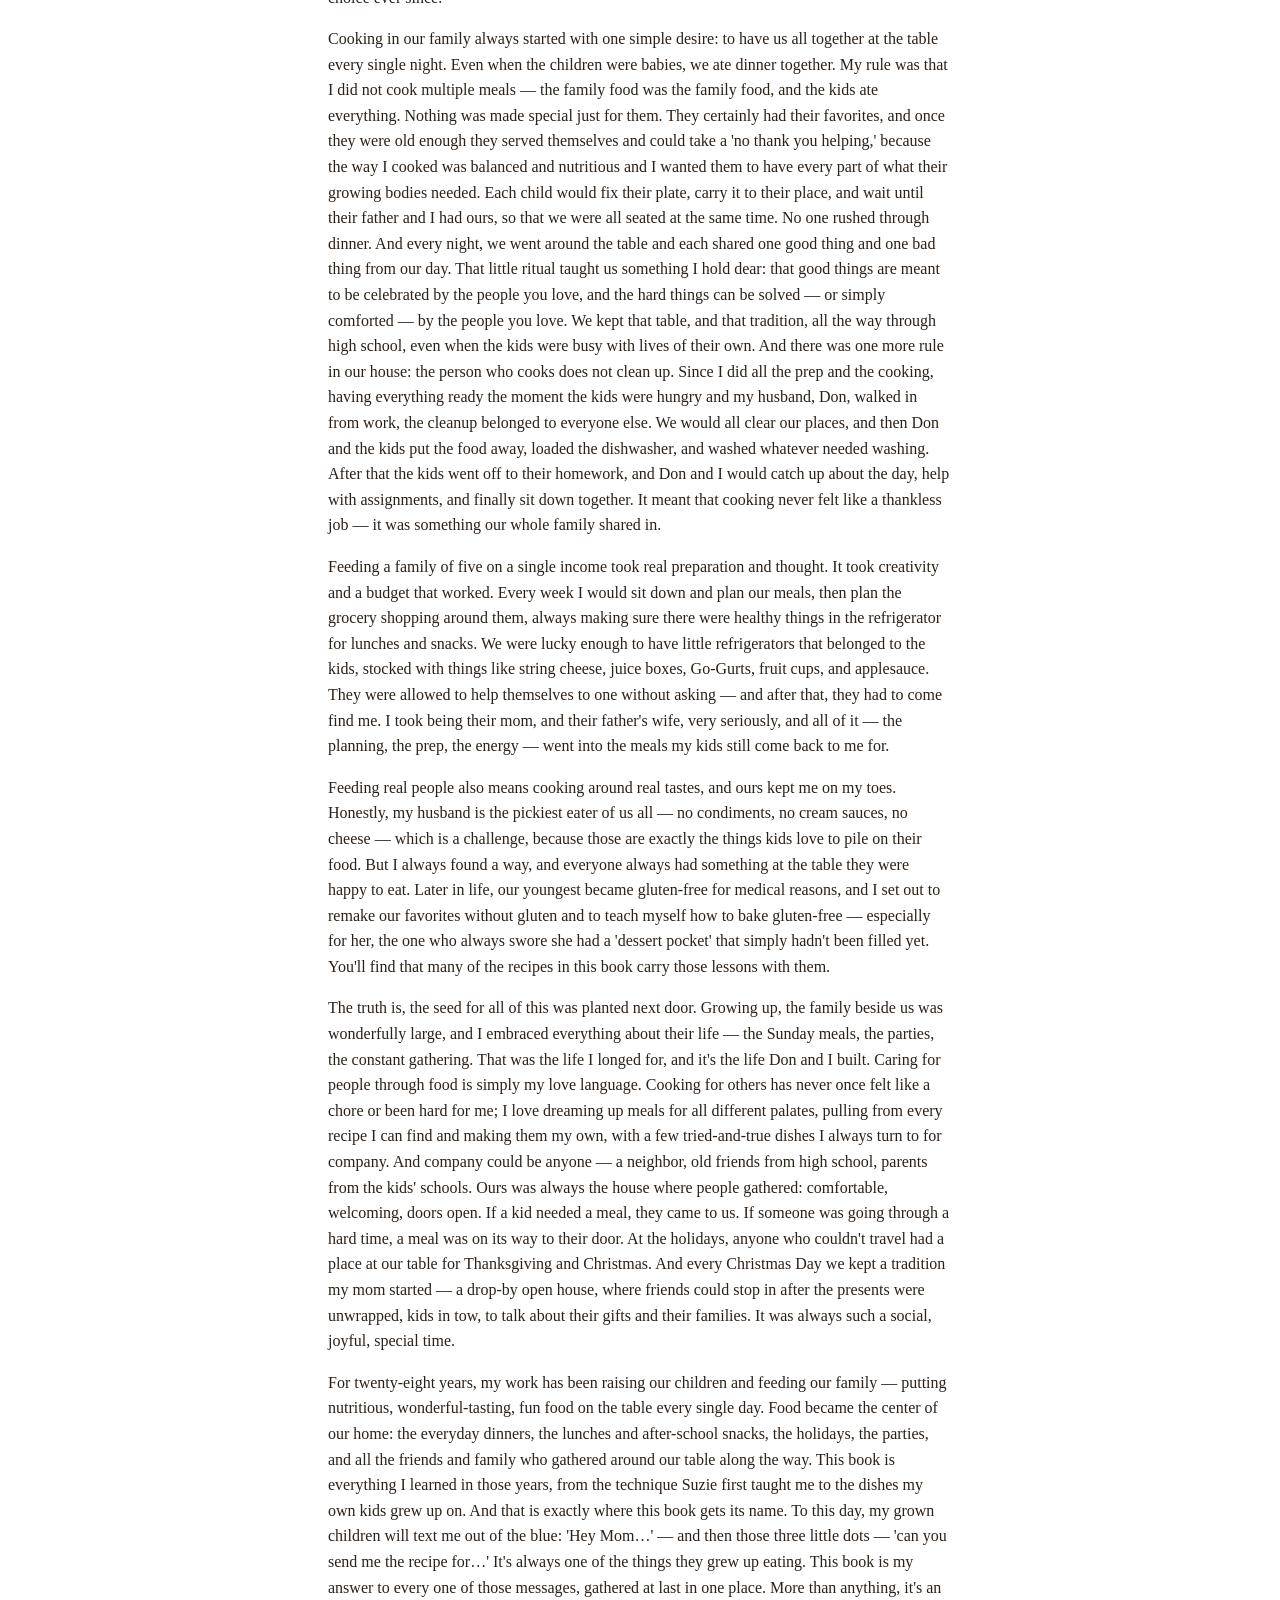
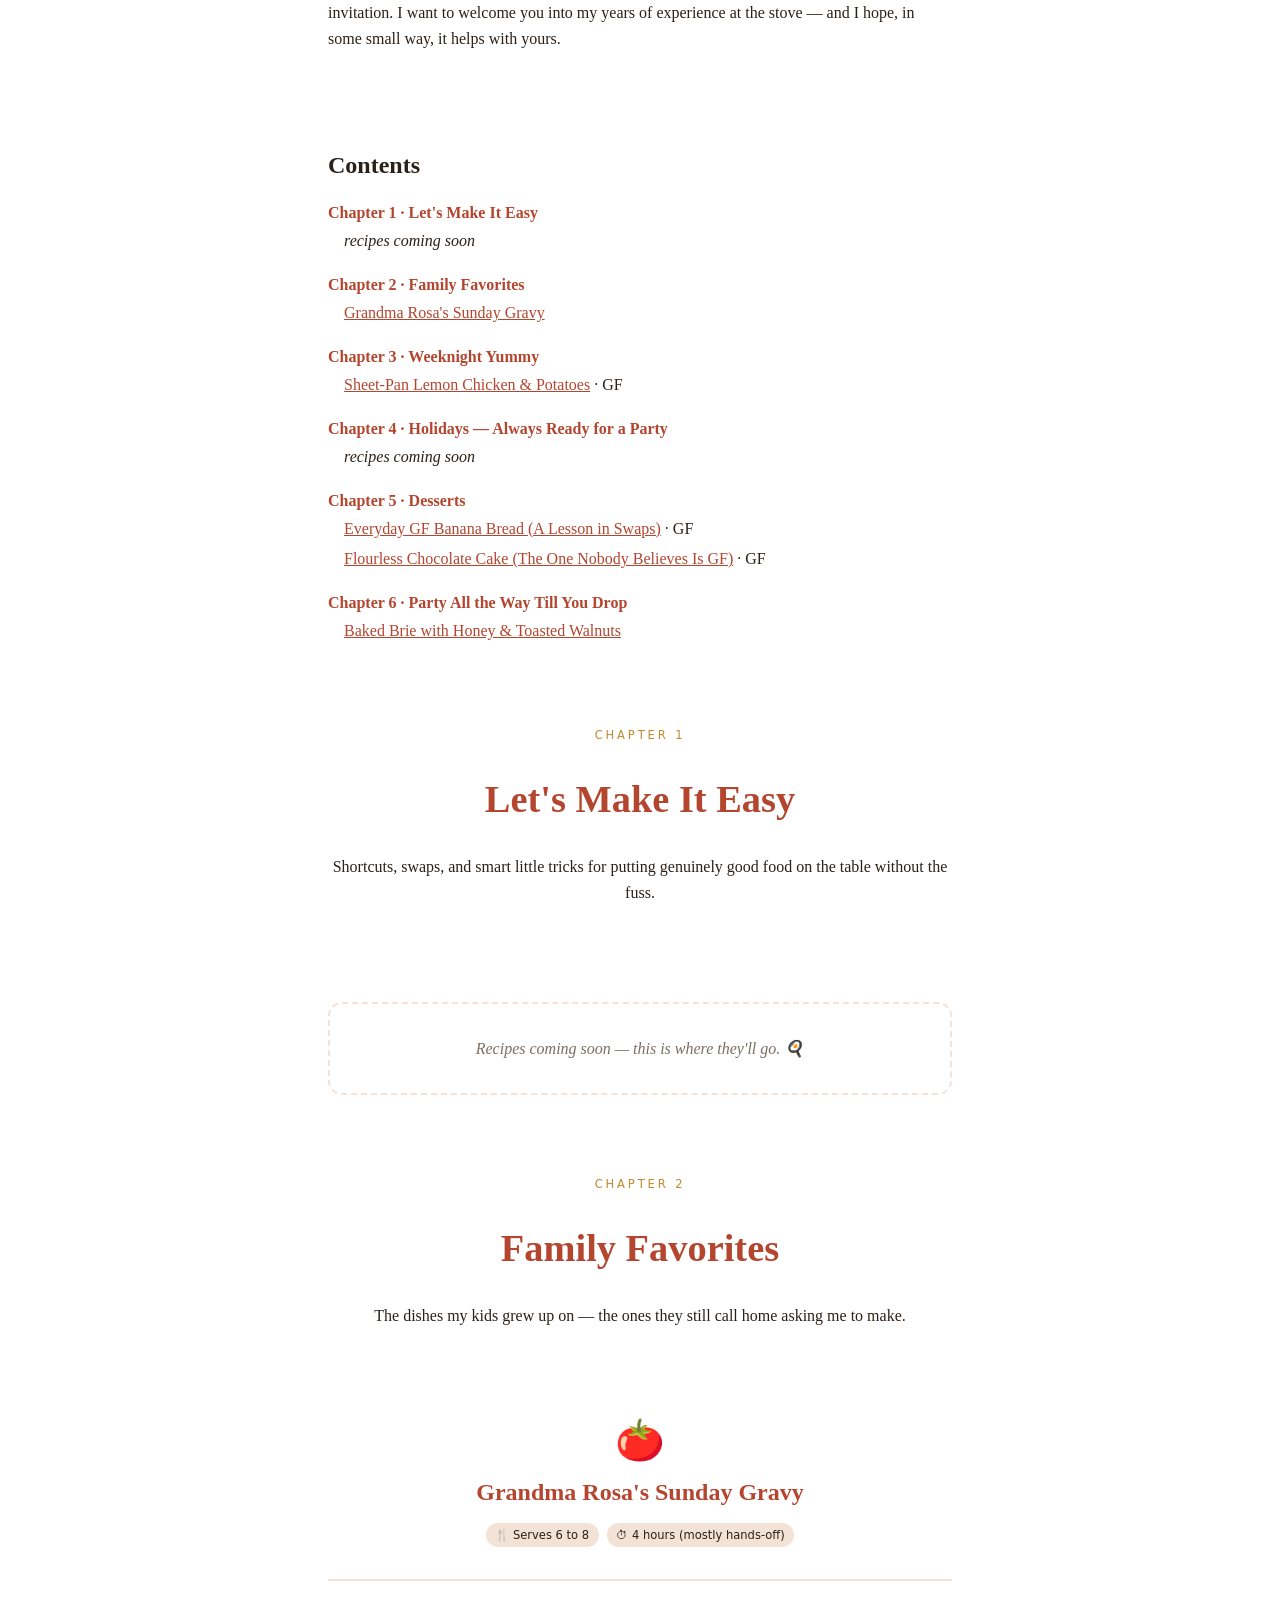
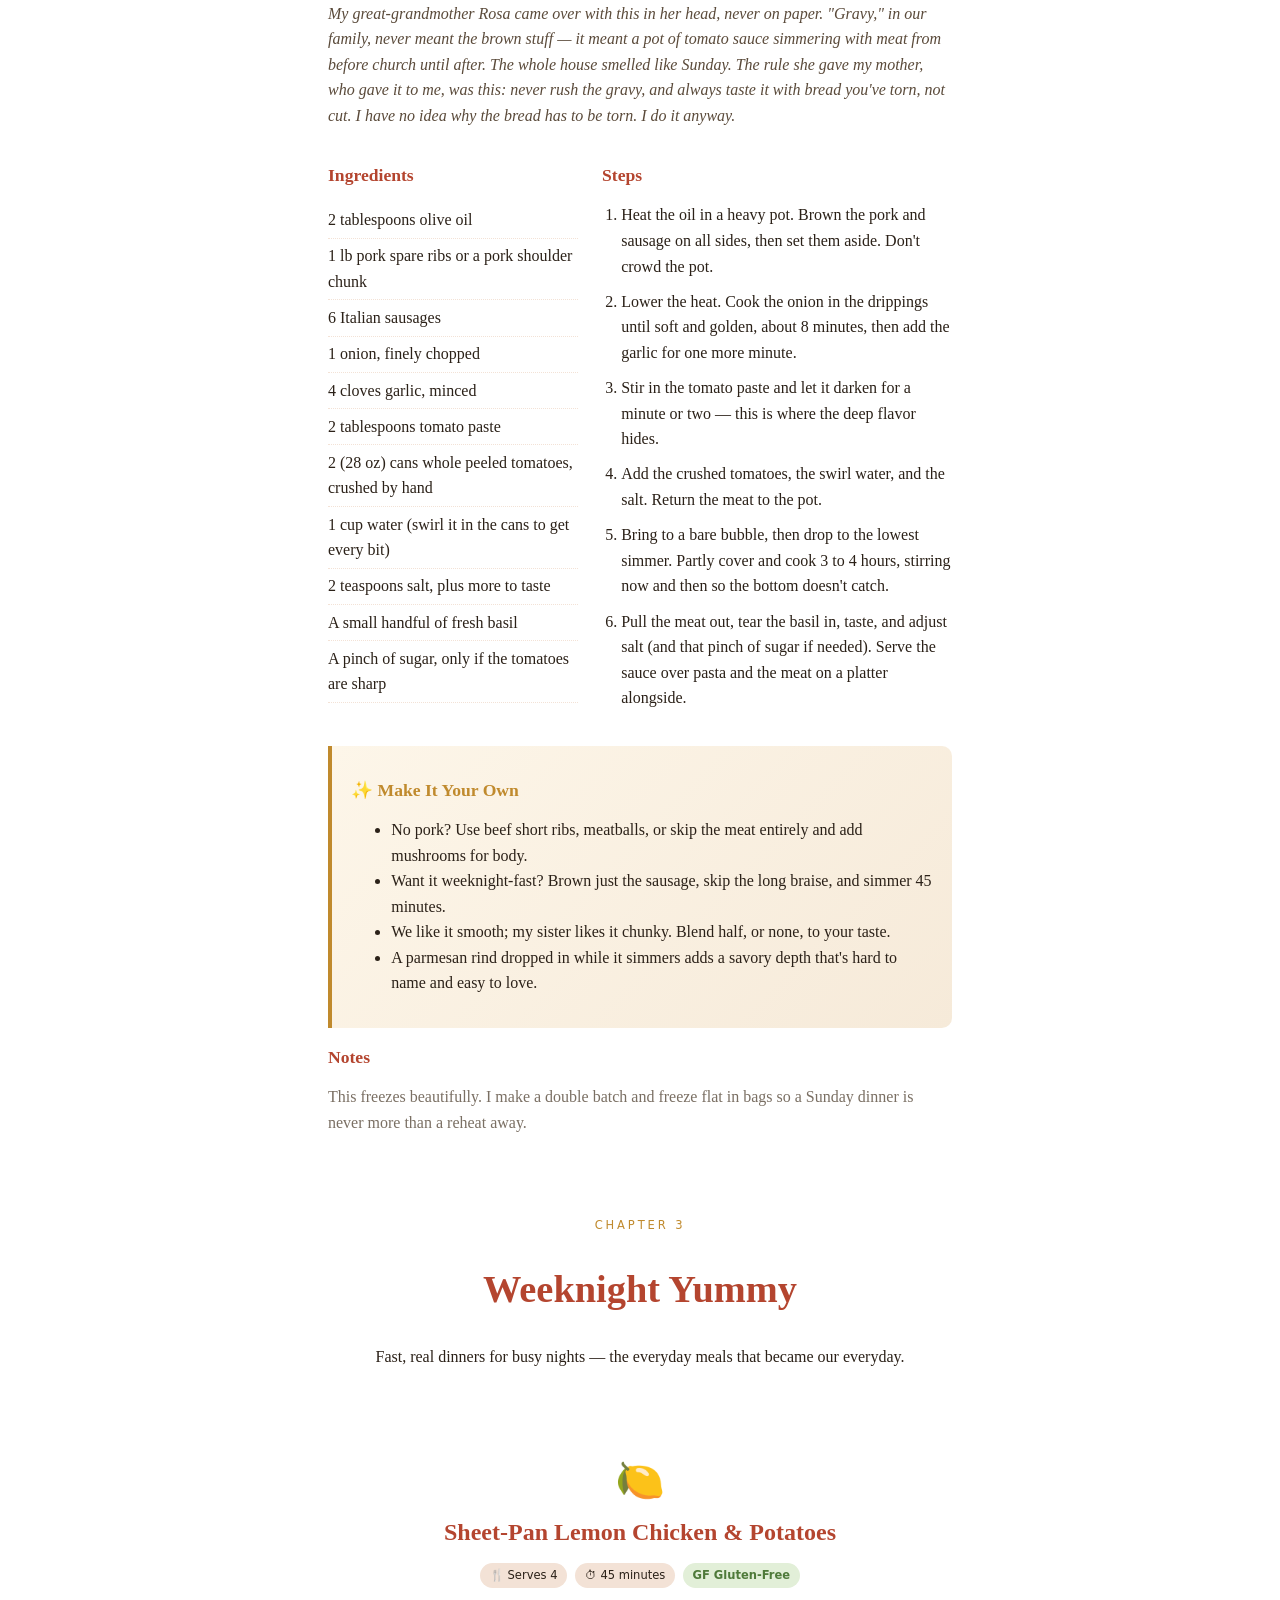
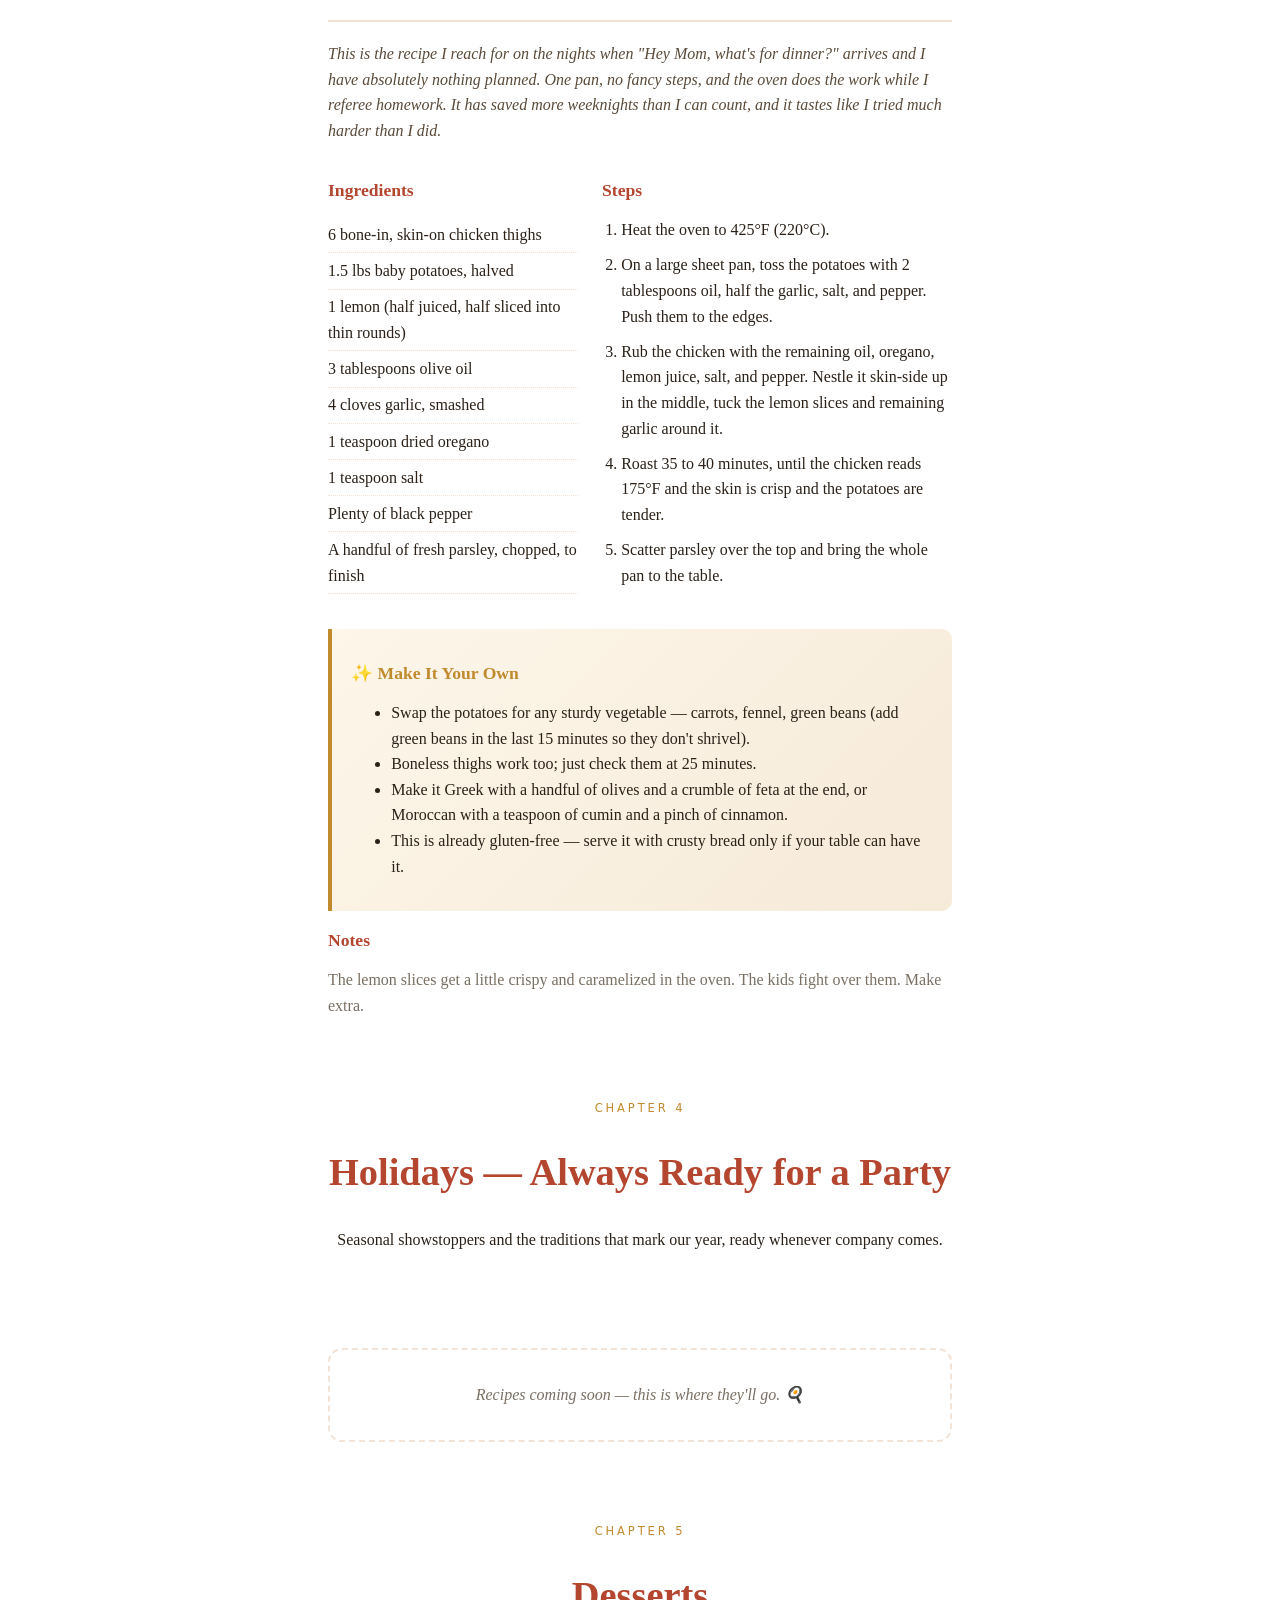
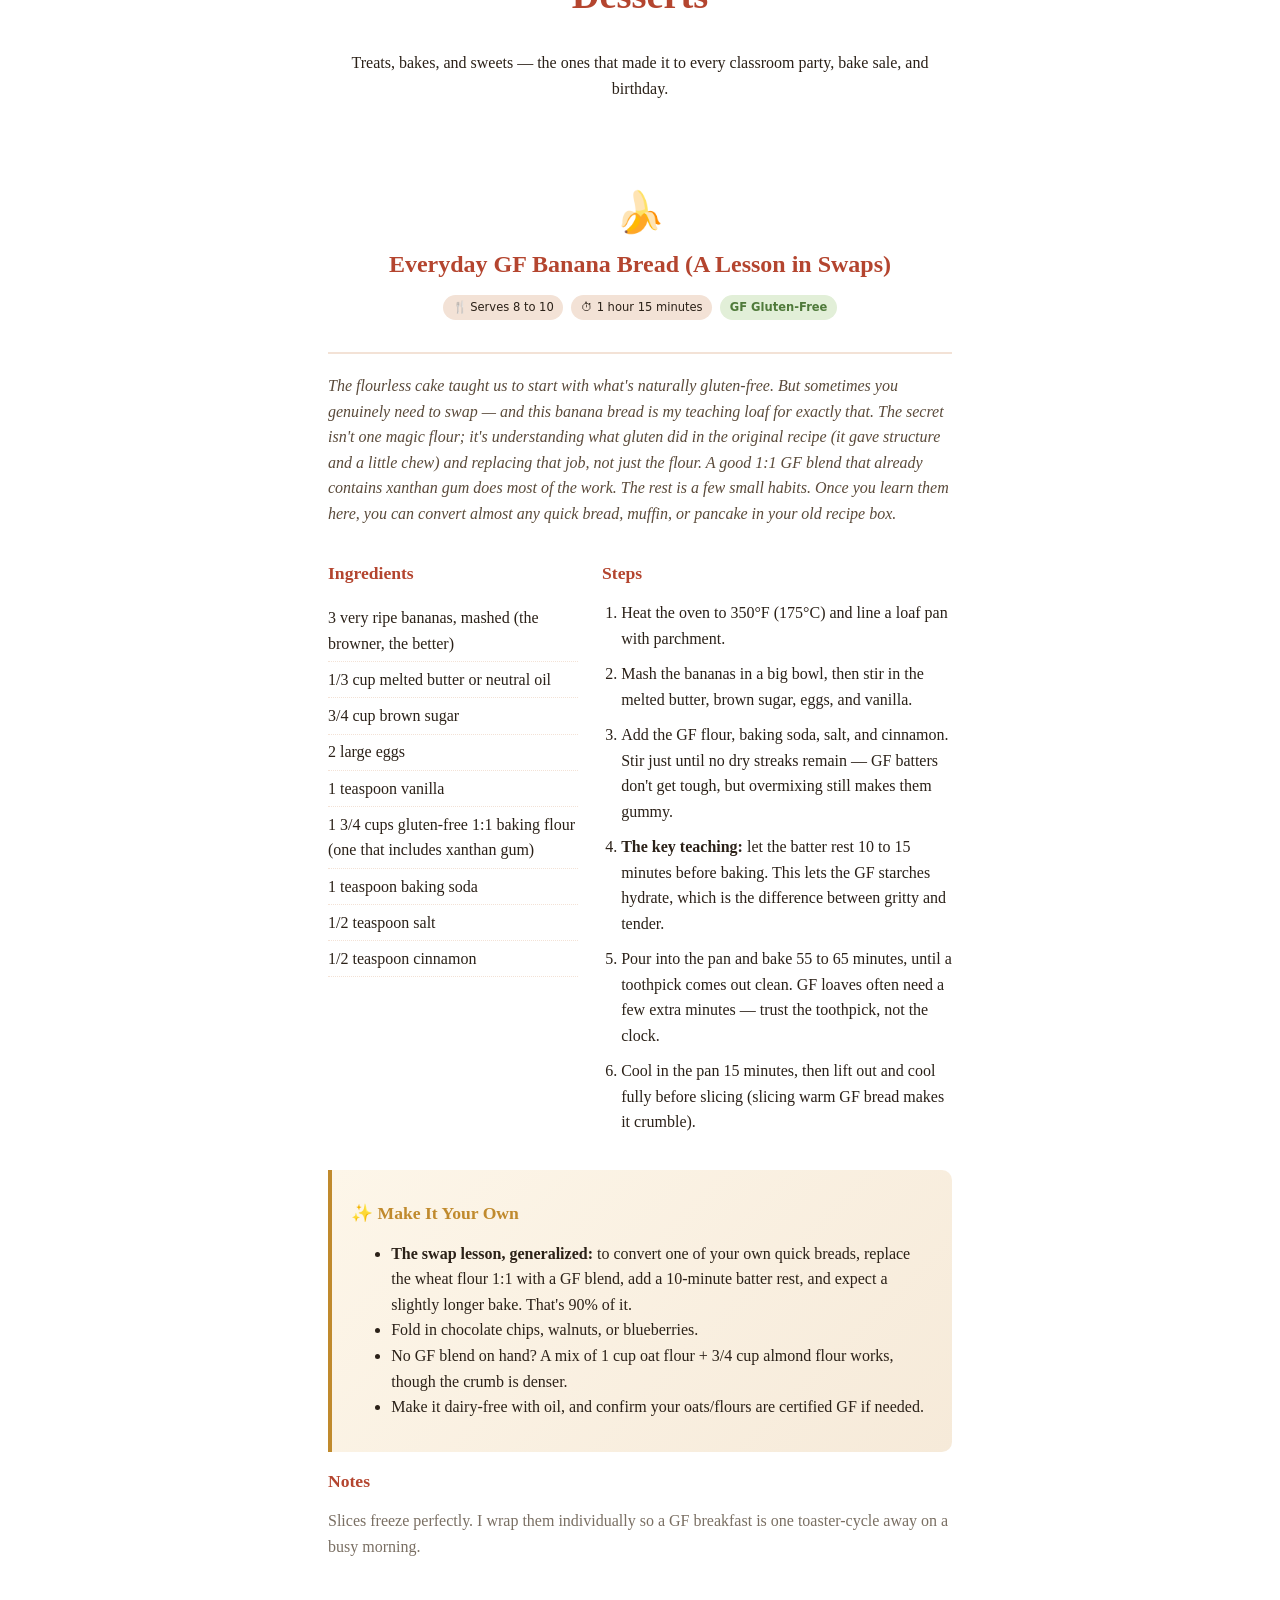
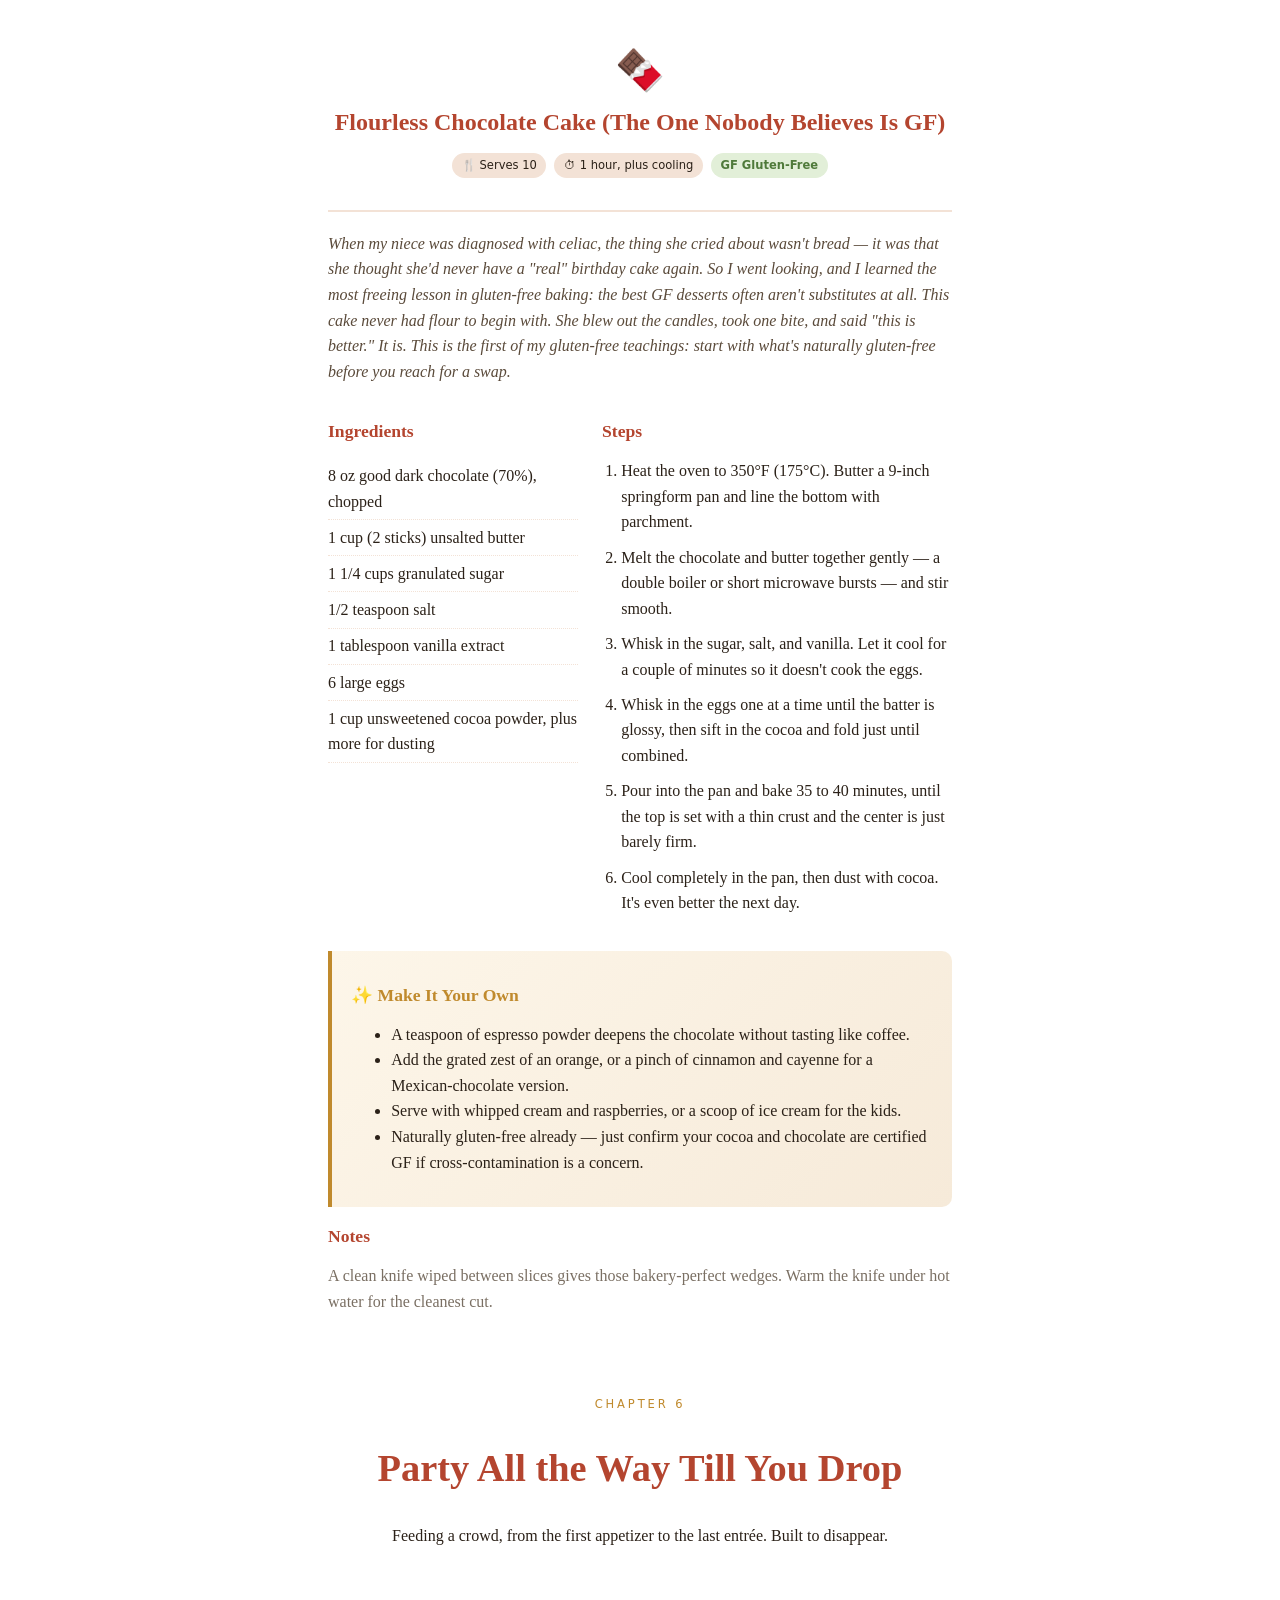
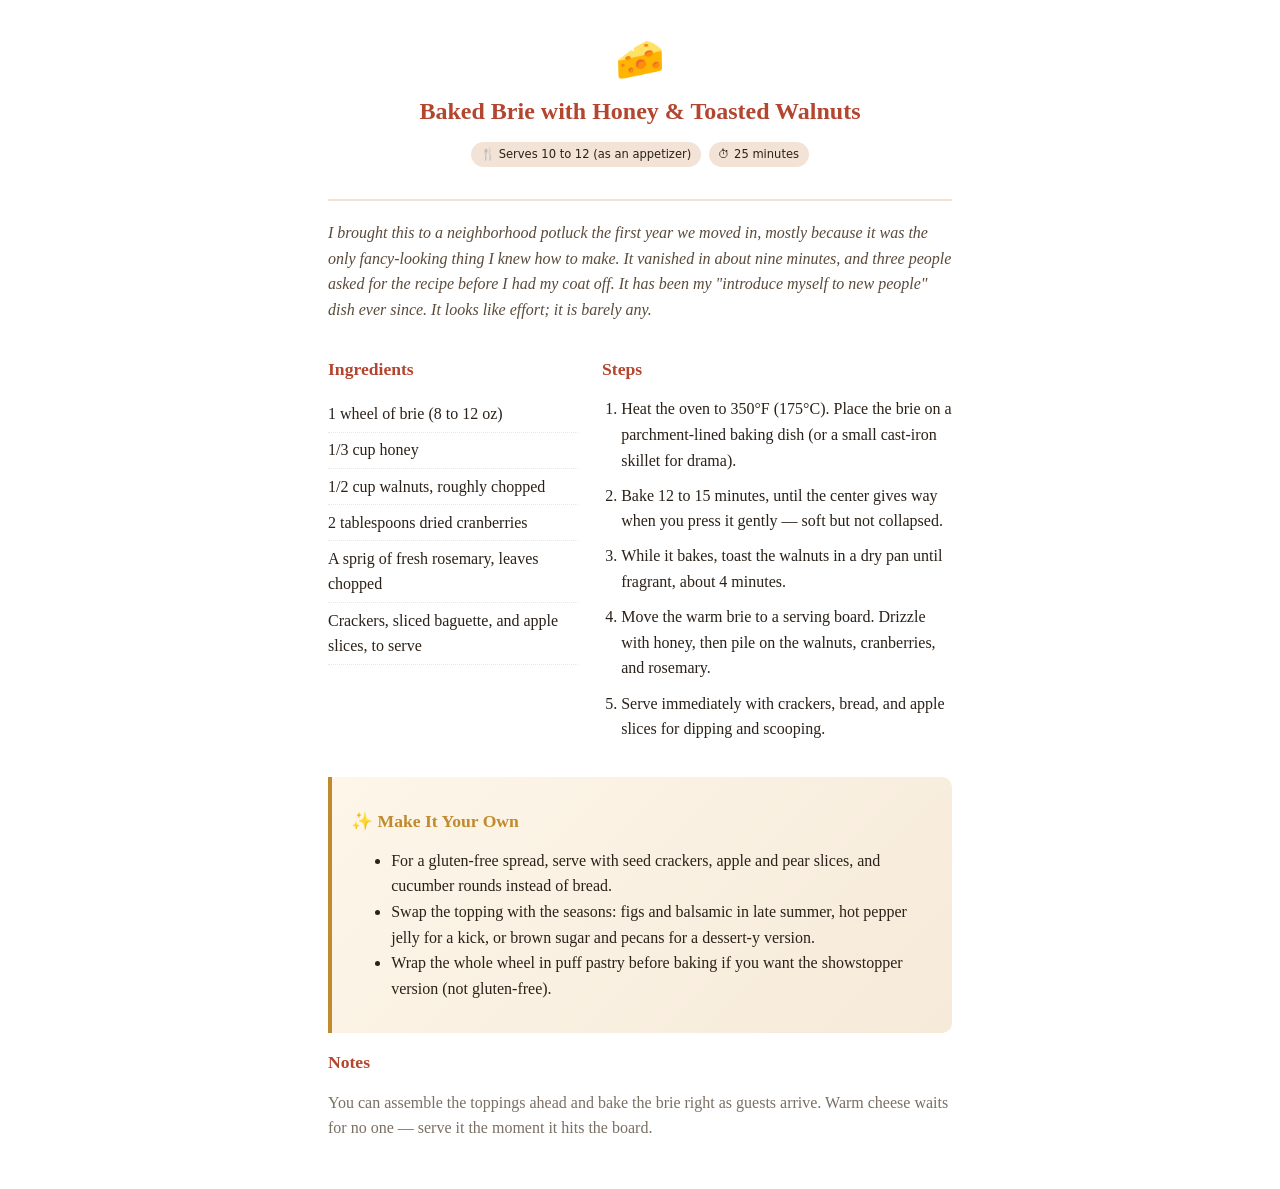
==== commit 5575be13: "Add Thailand honeymoon cooking influence to intro; log Thai recipe leads" ====
--- a/docs/book.html
+++ b/docs/book.html
@@ -20,7 +20,7 @@
 
 <section class="book-intro">
   <h2>A note before we cook</h2>
-  <p>My name is Missy Delaria, and I learned to cook on the banks of the Niagara River. I grew up in Grand Island, a suburb just outside Buffalo, New York, in a house that looked across the water to Canada. We were a typical family of four — my mother stayed home, my father worked, and my sister was six and a half years older than me, off doing her own things. Truthfully, my mom and grandmother were not big cooks. I treasure the couple of their recipes I still make today, but the kitchen was mostly mine to figure out. I really learned to cook from three places: from Suzie — Mrs. Wiles, a housekeeper in our neighborhood — who gave me my foundation and the real how-to of it; a little bit from my mom; and a great deal from myself, by experimenting, trying things, and simply having the drive and the desire to make good food for the people I love. I started cooking avidly in my early twenties — I can still picture myself baking in my little apartment, turning out sugar cookies and fudge brownies to give away as gifts, made with love and joy, and finding my footing with a few good pasta and pork dishes. It all began with love and curiosity, and it has never stopped. I&#x27;ve never boxed my cooking into one tradition. My roots run through Polish, German, English, Scottish, and American kitchens, with a little Southern worked in too — but honestly, nothing is strictly defined. My cooking is guided by taste and by the combinations of flavors that sing together, never by one specific tradition or recipe. It&#x27;s a philosophy built on flavor and on the love I put into food to give to other people. And the people who shaped me along the way were many: my grandmother and my mother, Suzie — Mrs. Wiles — and countless friends and family members who each infused something into the way I cook. How much the people at my table enjoy it has always been the only measure that matters.</p><p>Don and I have been together for thirty-seven years now. We met as freshmen in 1989 at Babson College. There were very few girls in my class, so they housed us off campus and shuttled us over to the library each morning to begin our classes. One day, across the courtyard outside that library, I spotted a tall, blond boy perched on the wall in Vuarnet sunglasses, pink madras shorts, and a pink polo button-down — and I thought, that guy is really cute. As luck would have it, we ended up in the same class, and before long we were dating. I was the bold one: I asked him on our very first date — to feed the ducks at the duck pond in Wellesley, Massachusetts, and then to a little place that made the best french fries I&#x27;ve ever had, hot and crispy on the outside, tender within, and perfectly salted. A duck-feeding, french-fry first date — that was the beginning of it all. We visited each other&#x27;s families, were voted best couple in our college, and he proposed on Stockton Island, on Lake Superior. Fittingly, I was down in the galley cooking when he called up to me — &#x27;come up, come up, quick!&#x27; He got down on one knee as the sun was setting, and as if it were written in the radio waves, &#x27;Going to the Chapel&#x27; came crackling over the ship-to-shore radio at that very moment. It was meant to be.</p><p>We married in 1995 in Wayzata, Minnesota — a celebration our friends still say is the one they measure every other wedding against — bought a wonderful little house in Deep Haven, and began building a life of our own. In August of 1997 we welcomed our first child, Kendall, and in September of 1999 we completed our family with our twins, Stockton and Larkin — and just like that, we were a family of five. When the children arrived, we had a decision to make: would I keep working, or stay home? We chose for me to stay home, and I have been devoted to that choice ever since.</p><p>Cooking in our family always started with one simple desire: to have us all together at the table every single night. Even when the children were babies, we ate dinner together. My rule was that I did not cook multiple meals — the family food was the family food, and the kids ate everything. Nothing was made special just for them. They certainly had their favorites, and once they were old enough they served themselves and could take a &#x27;no thank you helping,&#x27; because the way I cooked was balanced and nutritious and I wanted them to have every part of what their growing bodies needed. Each child would fix their plate, carry it to their place, and wait until their father and I had ours, so that we were all seated at the same time. No one rushed through dinner. And every night, we went around the table and each shared one good thing and one bad thing from our day. That little ritual taught us something I hold dear: that good things are meant to be celebrated by the people you love, and the hard things can be solved — or simply comforted — by the people you love. We kept that table, and that tradition, all the way through high school, even when the kids were busy with lives of their own. And there was one more rule in our house: the person who cooks does not clean up. Since I did all the prep and the cooking, having everything ready the moment the kids were hungry and my husband, Don, walked in from work, the cleanup belonged to everyone else. We would all clear our places, and then Don and the kids put the food away, loaded the dishwasher, and washed whatever needed washing. After that the kids went off to their homework, and Don and I would catch up about the day, help with assignments, and finally sit down together. It meant that cooking never felt like a thankless job — it was something our whole family shared in.</p><p>Feeding a family of five on a single income took real preparation and thought. It took creativity and a budget that worked. Every week I would sit down and plan our meals, then plan the grocery shopping around them, always making sure there were healthy things in the refrigerator for lunches and snacks. We were lucky enough to have little refrigerators that belonged to the kids, stocked with things like string cheese, juice boxes, Go-Gurts, fruit cups, and applesauce. They were allowed to help themselves to one without asking — and after that, they had to come find me. I took being their mom, and their father&#x27;s wife, very seriously, and all of it — the planning, the prep, the energy — went into the meals my kids still come back to me for.</p><p>Feeding real people also means cooking around real tastes, and ours kept me on my toes. Honestly, my husband is the pickiest eater of us all — no condiments, no cream sauces, no cheese — which is a challenge, because those are exactly the things kids love to pile on their food. But I always found a way, and everyone always had something at the table they were happy to eat. Later in life, our youngest became gluten-free for medical reasons, and I set out to remake our favorites without gluten and to teach myself how to bake gluten-free — especially for her, the one who always swore she had a &#x27;dessert pocket&#x27; that simply hadn&#x27;t been filled yet. You&#x27;ll find that many of the recipes in this book carry those lessons with them.</p><p>The truth is, the seed for all of this was planted next door. Growing up, the family beside us was wonderfully large, and I embraced everything about their life — the Sunday meals, the parties, the constant gathering. That was the life I longed for, and it&#x27;s the life Don and I built. Caring for people through food is simply my love language. Cooking for others has never once felt like a chore or been hard for me; I love dreaming up meals for all different palates, pulling from every recipe I can find and making them my own, with a few tried-and-true dishes I always turn to for company. And company could be anyone — a neighbor, old friends from high school, parents from the kids&#x27; schools. Ours was always the house where people gathered: comfortable, welcoming, doors open. If a kid needed a meal, they came to us. If someone was going through a hard time, a meal was on its way to their door. At the holidays, anyone who couldn&#x27;t travel had a place at our table for Thanksgiving and Christmas. And every Christmas Day we kept a tradition my mom started — a drop-by open house, where friends could stop in after the presents were unwrapped, kids in tow, to talk about their gifts and their families. It was always such a social, joyful, special time.</p><p>For twenty-eight years, my work has been raising our children and feeding our family — putting nutritious, wonderful-tasting, fun food on the table every single day. Food became the center of our home: the everyday dinners, the lunches and after-school snacks, the holidays, the parties, and all the friends and family who gathered around our table along the way. This book is everything I learned in those years, from the technique Suzie first taught me to the dishes my own kids grew up on. And that is exactly where this book gets its name. To this day, my grown children will text me out of the blue: &#x27;Hey Mom…&#x27; — and then those three little dots — &#x27;can you send me the recipe for…&#x27; It&#x27;s always one of the things they grew up eating. This book is my answer to every one of those messages, gathered at last in one place. More than anything, it&#x27;s an invitation. I want to welcome you into my years of experience at the stove — and I hope, in some small way, it helps with yours.</p>
+  <p>My name is Missy Delaria, and I learned to cook on the banks of the Niagara River. I grew up in Grand Island, a suburb just outside Buffalo, New York, in a house that looked across the water to Canada. We were a typical family of four — my mother stayed home, my father worked, and my sister was six and a half years older than me, off doing her own things. Truthfully, my mom and grandmother were not big cooks. I treasure the couple of their recipes I still make today, but the kitchen was mostly mine to figure out. I really learned to cook from three places: from Suzie — Mrs. Wiles, a housekeeper in our neighborhood — who gave me my foundation and the real how-to of it; a little bit from my mom; and a great deal from myself, by experimenting, trying things, and simply having the drive and the desire to make good food for the people I love. I started cooking avidly in my early twenties — I can still picture myself baking in my little apartment, turning out sugar cookies and fudge brownies to give away as gifts, made with love and joy, and finding my footing with a few good pasta and pork dishes. It all began with love and curiosity, and it has never stopped. I&#x27;ve never boxed my cooking into one tradition. My roots run through Polish, German, English, Scottish, and American kitchens, with a little Southern worked in too — but honestly, nothing is strictly defined. My cooking is guided by taste and by the combinations of flavors that sing together, never by one specific tradition or recipe. It&#x27;s a philosophy built on flavor and on the love I put into food to give to other people. And the people who shaped me along the way were many: my grandmother and my mother, Suzie — Mrs. Wiles — and countless friends and family members who each infused something into the way I cook. How much the people at my table enjoy it has always been the only measure that matters.</p><p>Don and I have been together for thirty-seven years now. We met as freshmen in 1989 at Babson College. There were very few girls in my class, so they housed us off campus and shuttled us over to the library each morning to begin our classes. One day, across the courtyard outside that library, I spotted a tall, blond boy perched on the wall in Vuarnet sunglasses, pink madras shorts, and a pink polo button-down — and I thought, that guy is really cute. As luck would have it, we ended up in the same class, and before long we were dating. I was the bold one: I asked him on our very first date — to feed the ducks at the duck pond in Wellesley, Massachusetts, and then to a little place that made the best french fries I&#x27;ve ever had, hot and crispy on the outside, tender within, and perfectly salted. A duck-feeding, french-fry first date — that was the beginning of it all. We visited each other&#x27;s families, were voted best couple in our college, and he proposed on Stockton Island, on Lake Superior. Fittingly, I was down in the galley cooking when he called up to me — &#x27;come up, come up, quick!&#x27; He got down on one knee as the sun was setting, and as if it were written in the radio waves, &#x27;Going to the Chapel&#x27; came crackling over the ship-to-shore radio at that very moment. It was meant to be.</p><p>We married in 1995 in Wayzata, Minnesota — a celebration our friends still say is the one they measure every other wedding against — bought a wonderful little house in Deep Haven, and began building a life of our own. For our honeymoon, we spent three weeks in Thailand, where I took a cooking class at the Oriental and fell head over heels for Thai cooking — beef and broccoli, Thai basil, handmade dumplings, and spices that are hot but never linger. That trip left a lasting mark on the way I cook. In August of 1997 we welcomed our first child, Kendall, and in September of 1999 we completed our family with our twins, Stockton and Larkin — and just like that, we were a family of five. When the children arrived, we had a decision to make: would I keep working, or stay home? We chose for me to stay home, and I have been devoted to that choice ever since.</p><p>Cooking in our family always started with one simple desire: to have us all together at the table every single night. Even when the children were babies, we ate dinner together. My rule was that I did not cook multiple meals — the family food was the family food, and the kids ate everything. Nothing was made special just for them. They certainly had their favorites, and once they were old enough they served themselves and could take a &#x27;no thank you helping,&#x27; because the way I cooked was balanced and nutritious and I wanted them to have every part of what their growing bodies needed. Each child would fix their plate, carry it to their place, and wait until their father and I had ours, so that we were all seated at the same time. No one rushed through dinner. And every night, we went around the table and each shared one good thing and one bad thing from our day. That little ritual taught us something I hold dear: that good things are meant to be celebrated by the people you love, and the hard things can be solved — or simply comforted — by the people you love. We kept that table, and that tradition, all the way through high school, even when the kids were busy with lives of their own. And there was one more rule in our house: the person who cooks does not clean up. Since I did all the prep and the cooking, having everything ready the moment the kids were hungry and my husband, Don, walked in from work, the cleanup belonged to everyone else. We would all clear our places, and then Don and the kids put the food away, loaded the dishwasher, and washed whatever needed washing. After that the kids went off to their homework, and Don and I would catch up about the day, help with assignments, and finally sit down together. It meant that cooking never felt like a thankless job — it was something our whole family shared in.</p><p>Feeding a family of five on a single income took real preparation and thought. It took creativity and a budget that worked. Every week I would sit down and plan our meals, then plan the grocery shopping around them, always making sure there were healthy things in the refrigerator for lunches and snacks. We were lucky enough to have little refrigerators that belonged to the kids, stocked with things like string cheese, juice boxes, Go-Gurts, fruit cups, and applesauce. They were allowed to help themselves to one without asking — and after that, they had to come find me. I took being their mom, and their father&#x27;s wife, very seriously, and all of it — the planning, the prep, the energy — went into the meals my kids still come back to me for.</p><p>Feeding real people also means cooking around real tastes, and ours kept me on my toes. Honestly, my husband is the pickiest eater of us all — no condiments, no cream sauces, no cheese — which is a challenge, because those are exactly the things kids love to pile on their food. But I always found a way, and everyone always had something at the table they were happy to eat. Later in life, our youngest became gluten-free for medical reasons, and I set out to remake our favorites without gluten and to teach myself how to bake gluten-free — especially for her, the one who always swore she had a &#x27;dessert pocket&#x27; that simply hadn&#x27;t been filled yet. You&#x27;ll find that many of the recipes in this book carry those lessons with them.</p><p>The truth is, the seed for all of this was planted next door. Growing up, the family beside us was wonderfully large, and I embraced everything about their life — the Sunday meals, the parties, the constant gathering. That was the life I longed for, and it&#x27;s the life Don and I built. Caring for people through food is simply my love language. Cooking for others has never once felt like a chore or been hard for me; I love dreaming up meals for all different palates, pulling from every recipe I can find and making them my own, with a few tried-and-true dishes I always turn to for company. And company could be anyone — a neighbor, old friends from high school, parents from the kids&#x27; schools. Ours was always the house where people gathered: comfortable, welcoming, doors open. If a kid needed a meal, they came to us. If someone was going through a hard time, a meal was on its way to their door. At the holidays, anyone who couldn&#x27;t travel had a place at our table for Thanksgiving and Christmas. And every Christmas Day we kept a tradition my mom started — a drop-by open house, where friends could stop in after the presents were unwrapped, kids in tow, to talk about their gifts and their families. It was always such a social, joyful, special time.</p><p>For twenty-eight years, my work has been raising our children and feeding our family — putting nutritious, wonderful-tasting, fun food on the table every single day. Food became the center of our home: the everyday dinners, the lunches and after-school snacks, the holidays, the parties, and all the friends and family who gathered around our table along the way. This book is everything I learned in those years, from the technique Suzie first taught me to the dishes my own kids grew up on. And that is exactly where this book gets its name. To this day, my grown children will text me out of the blue: &#x27;Hey Mom…&#x27; — and then those three little dots — &#x27;can you send me the recipe for…&#x27; It&#x27;s always one of the things they grew up eating. This book is my answer to every one of those messages, gathered at last in one place. More than anything, it&#x27;s an invitation. I want to welcome you into my years of experience at the stove — and I hope, in some small way, it helps with yours.</p>
 </section>
 
 <section class="toc">
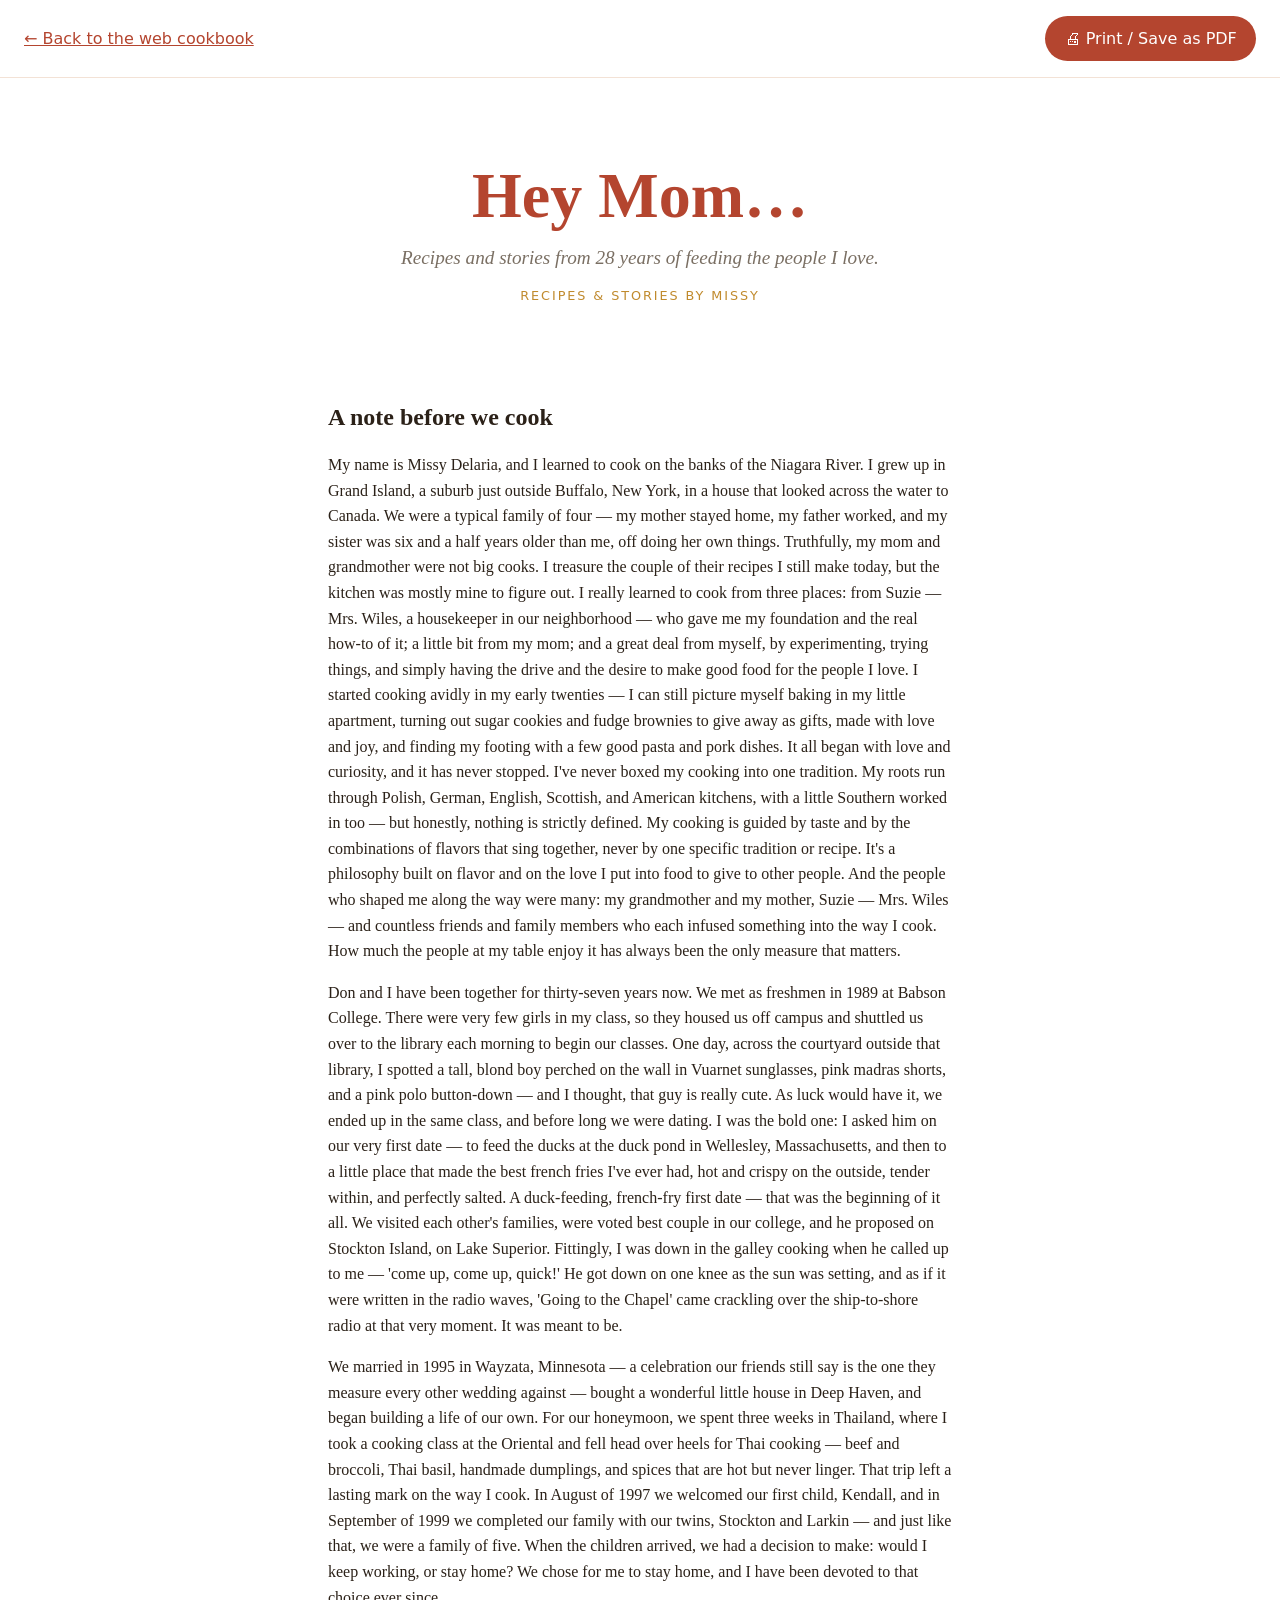
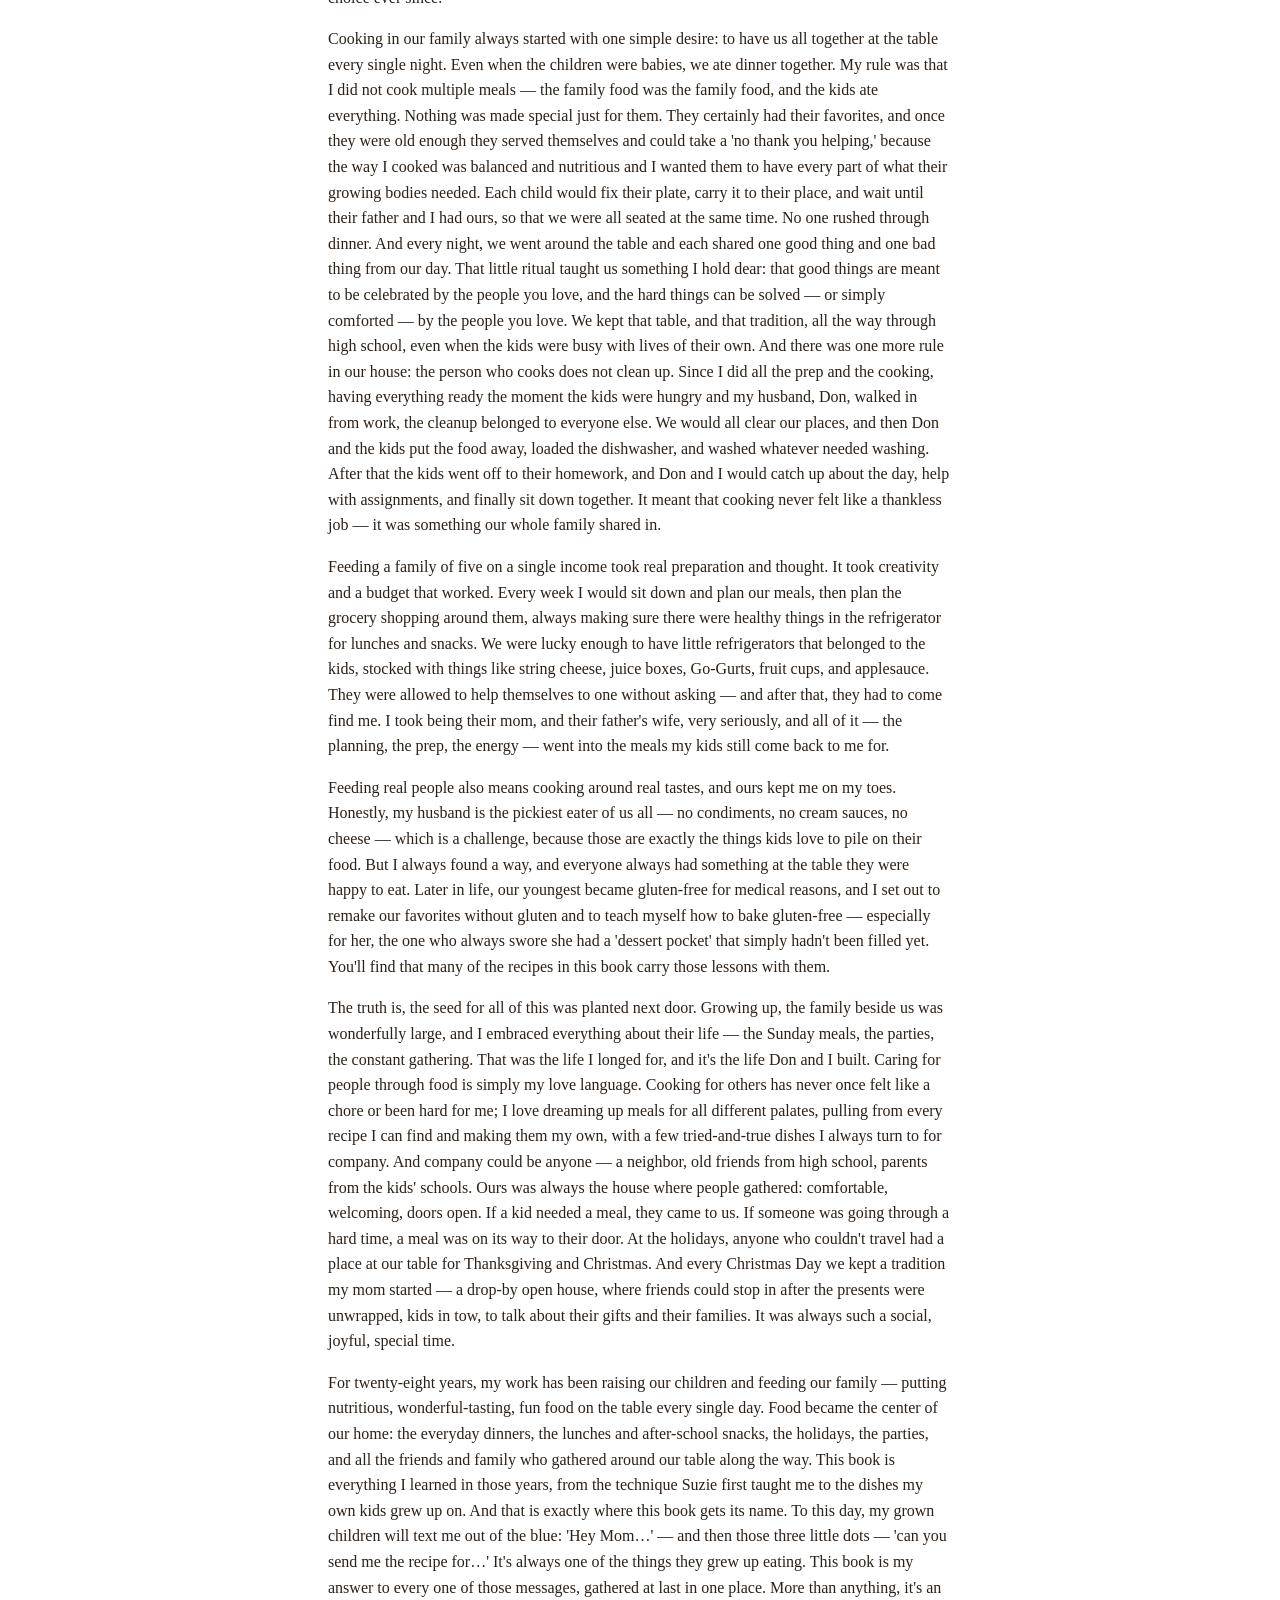
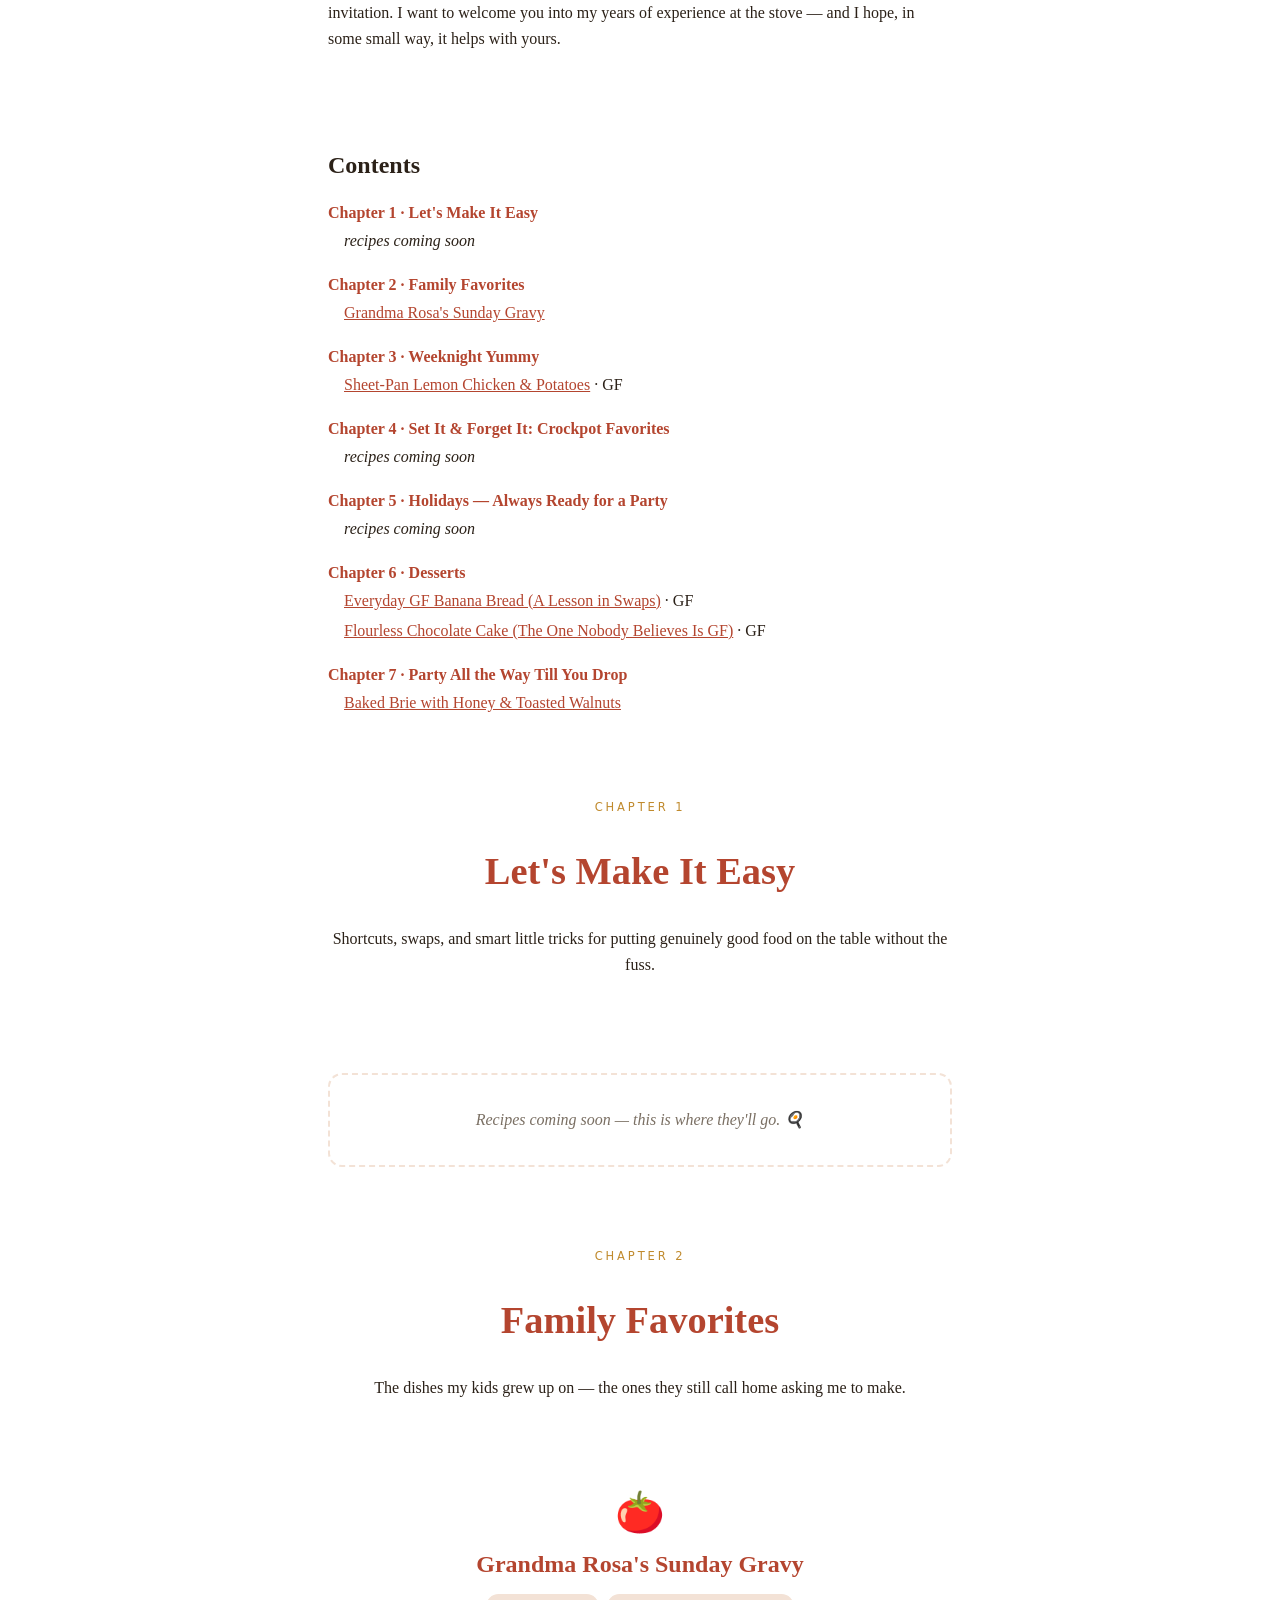
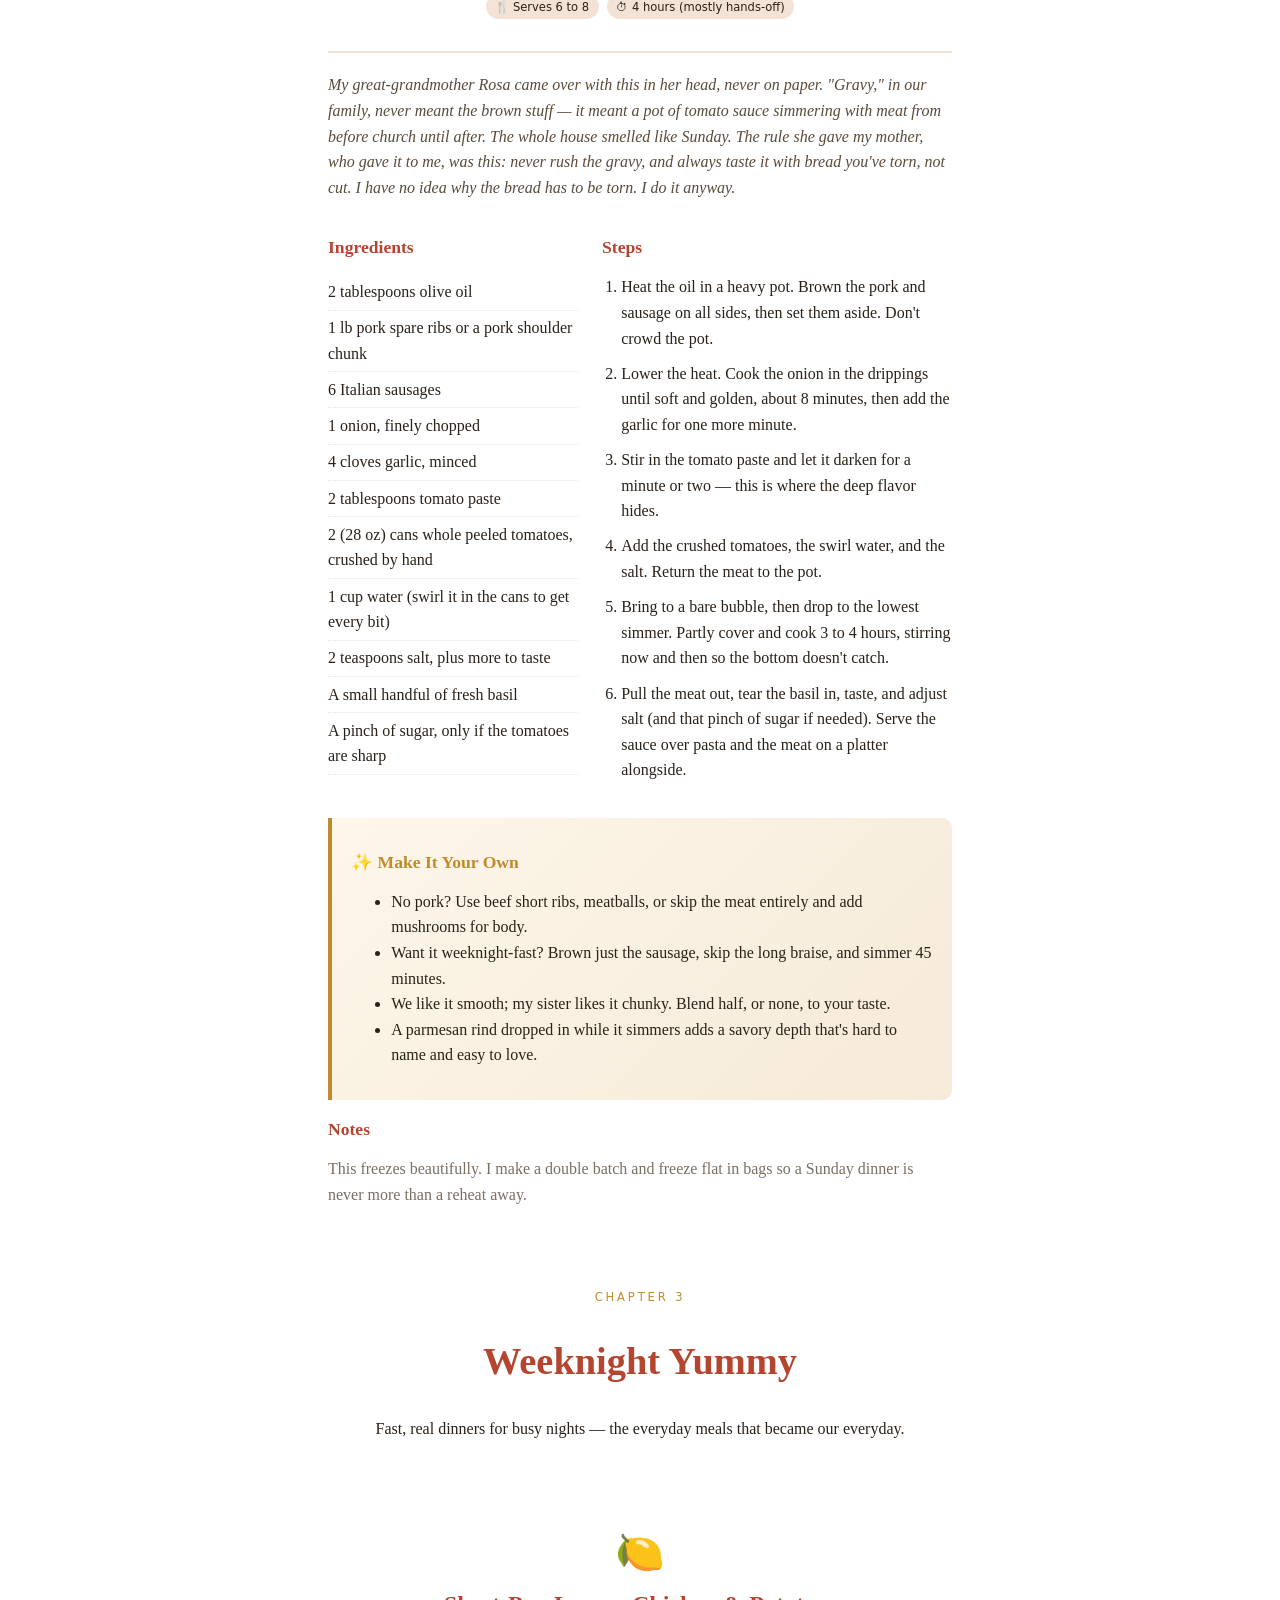
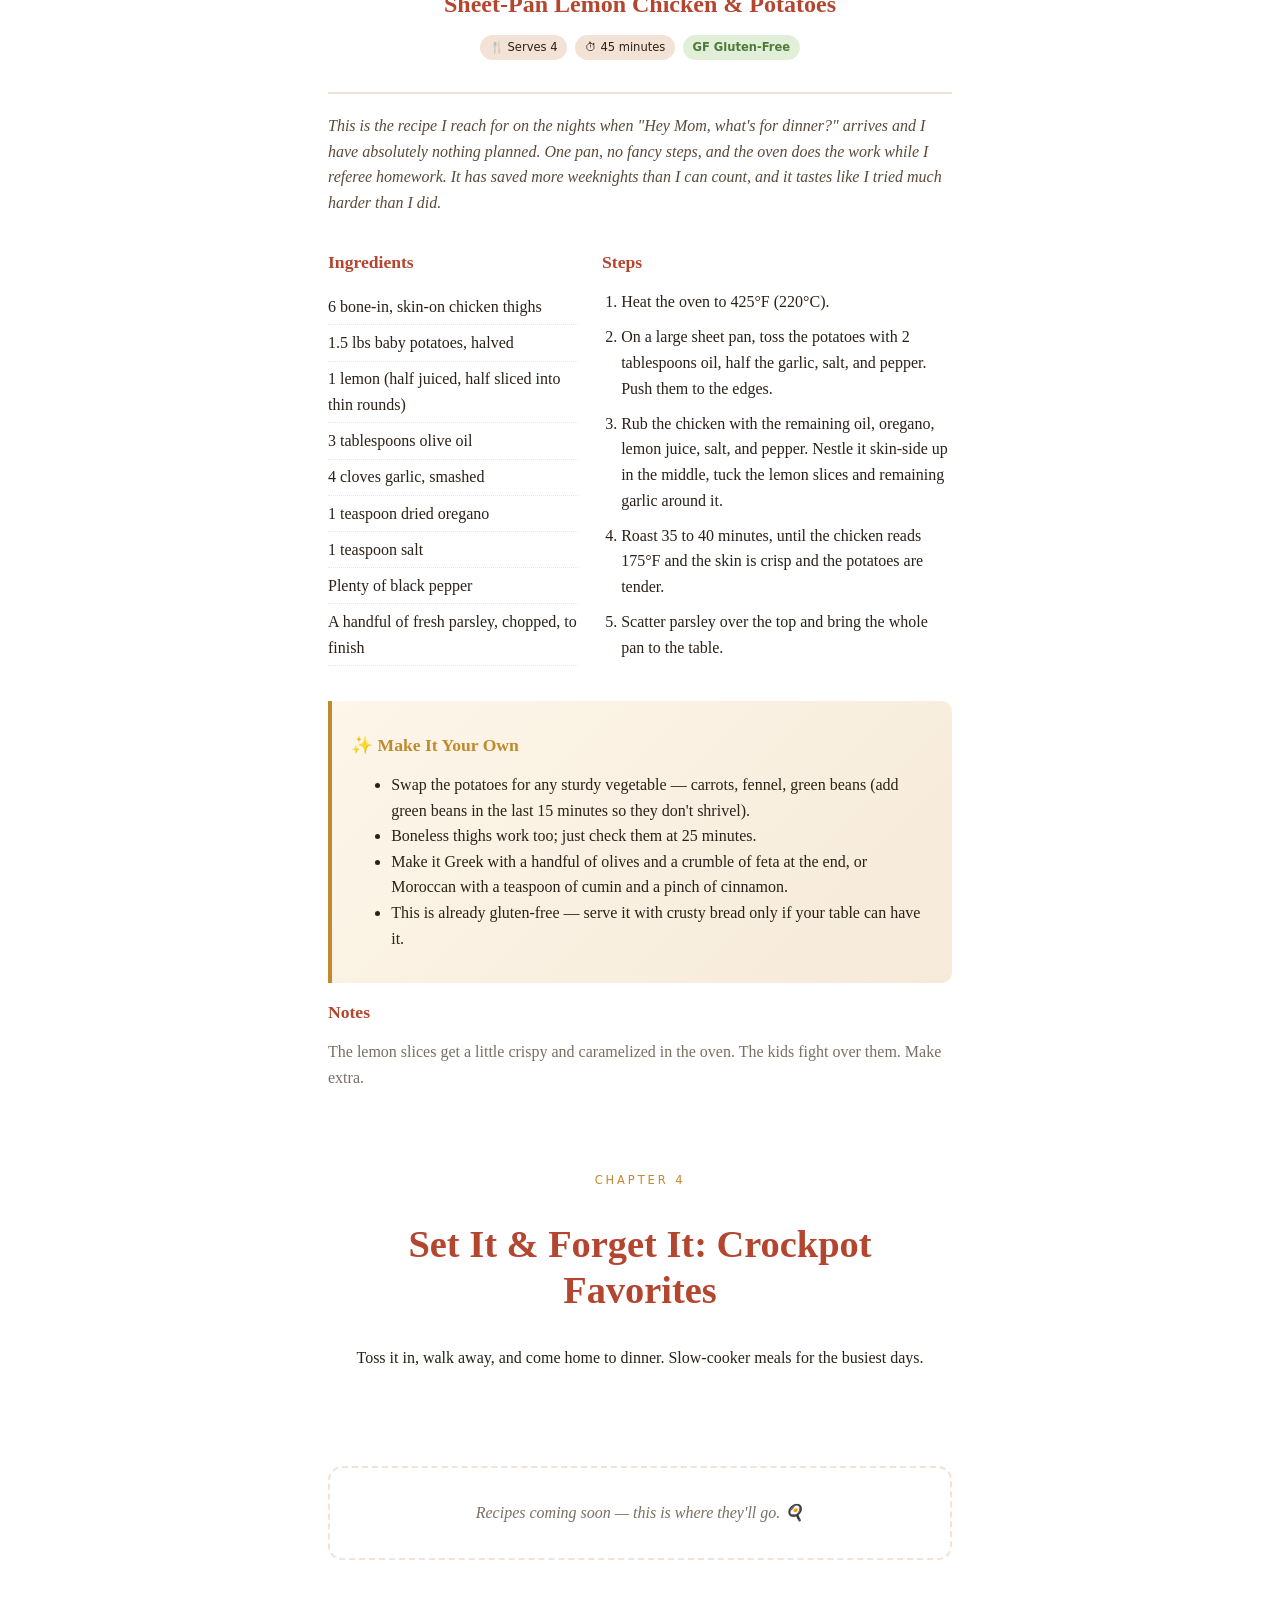
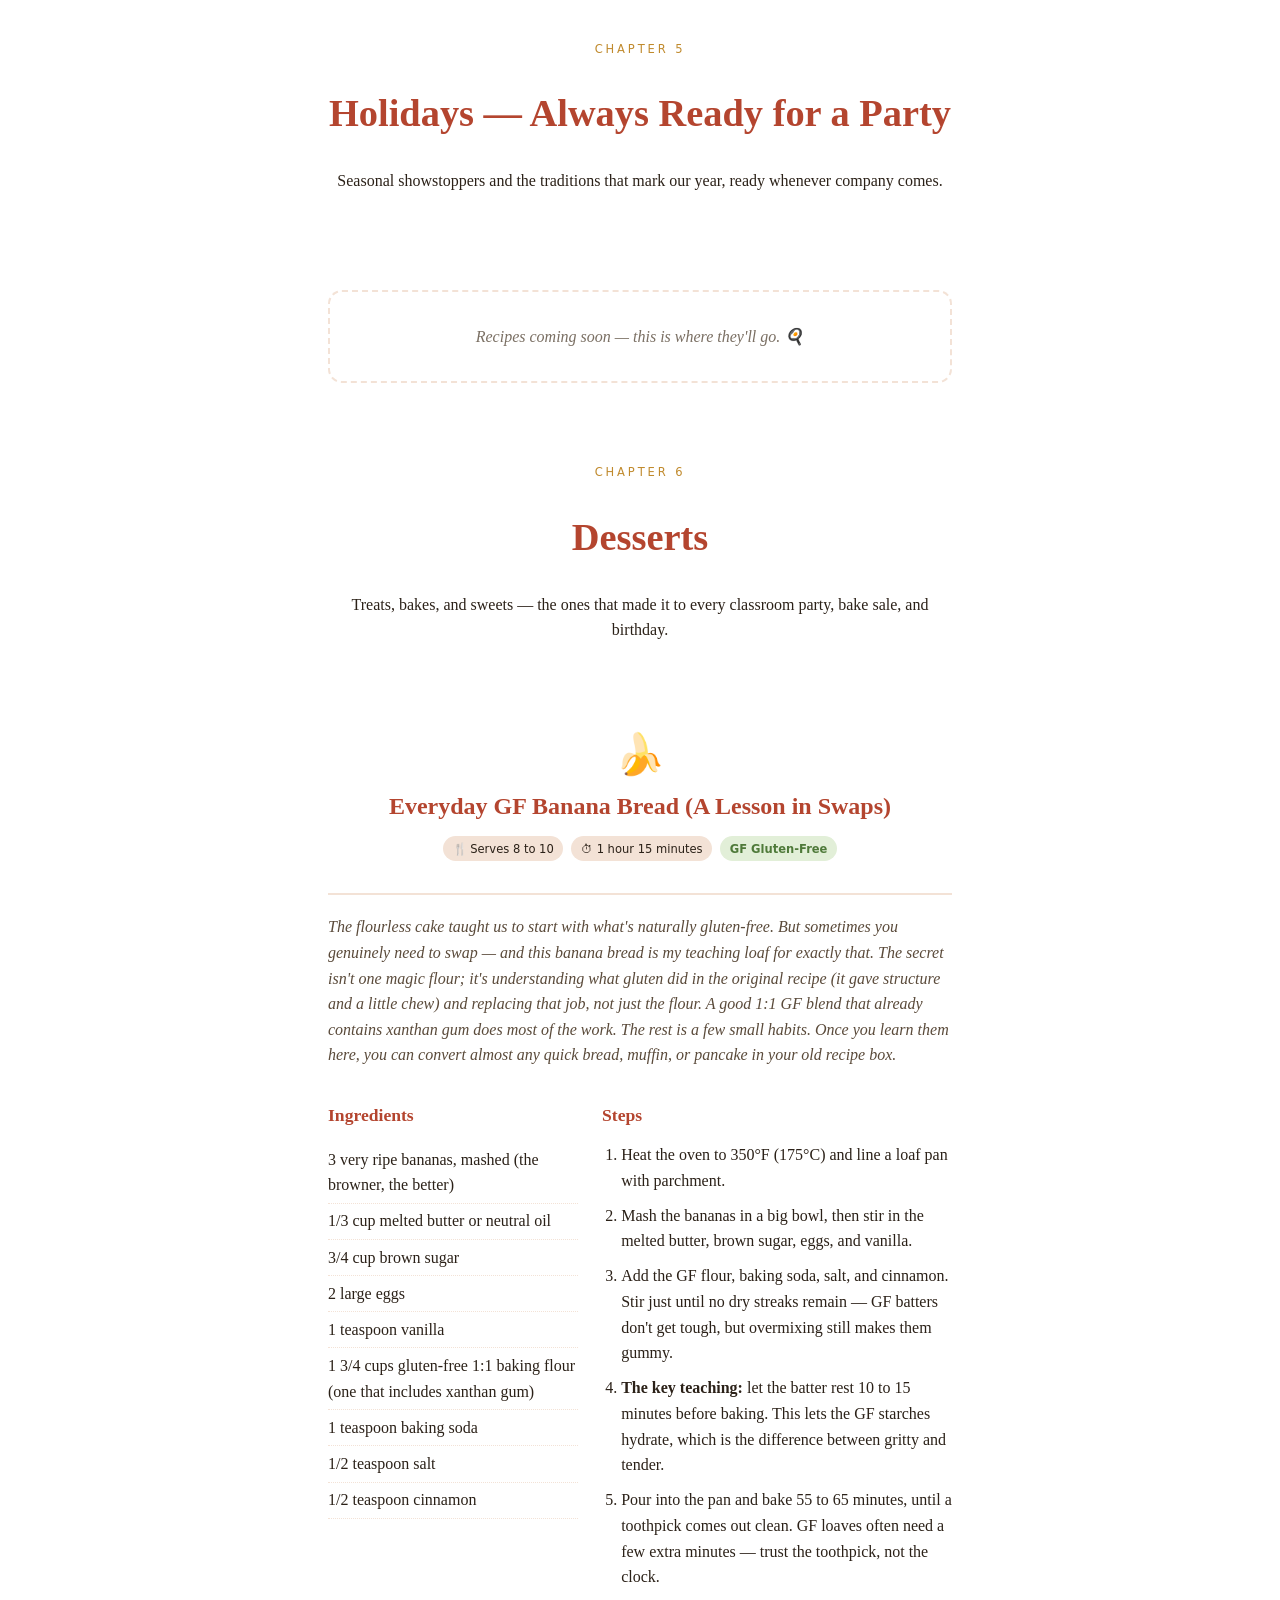
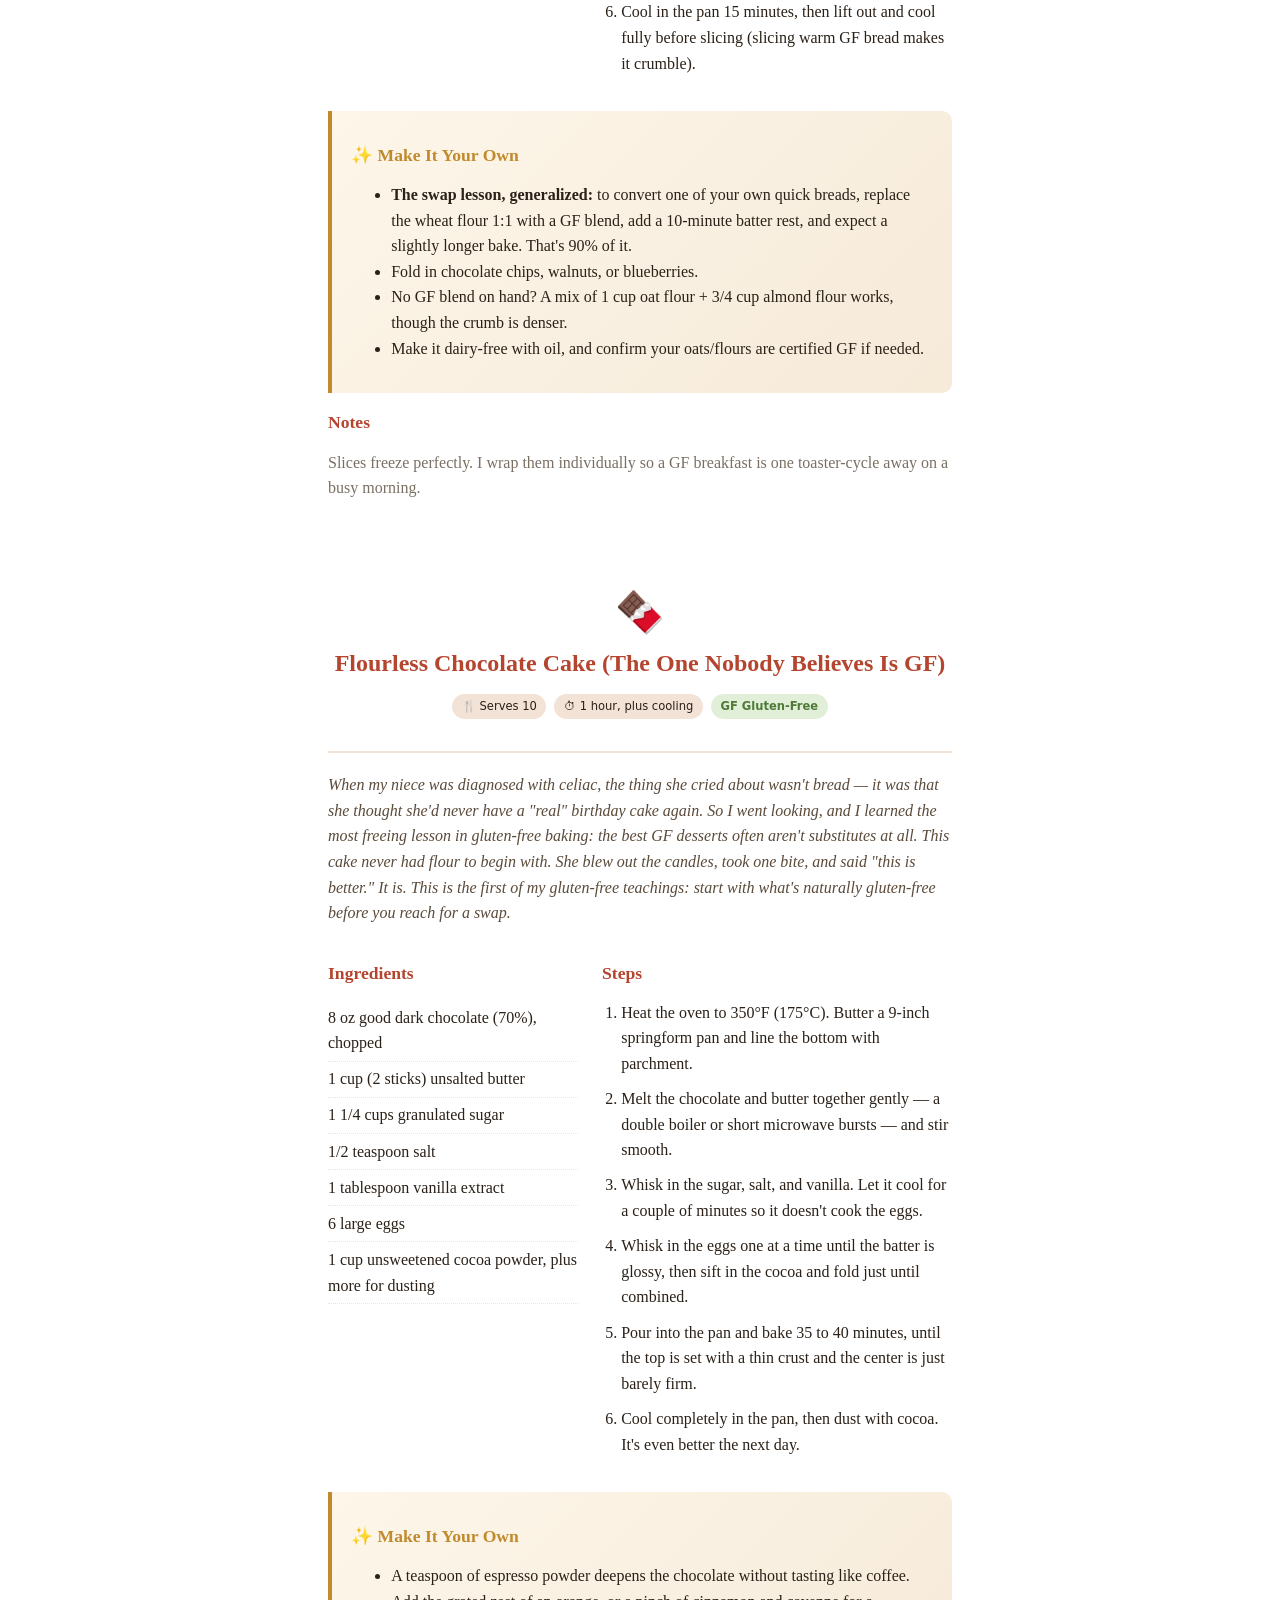
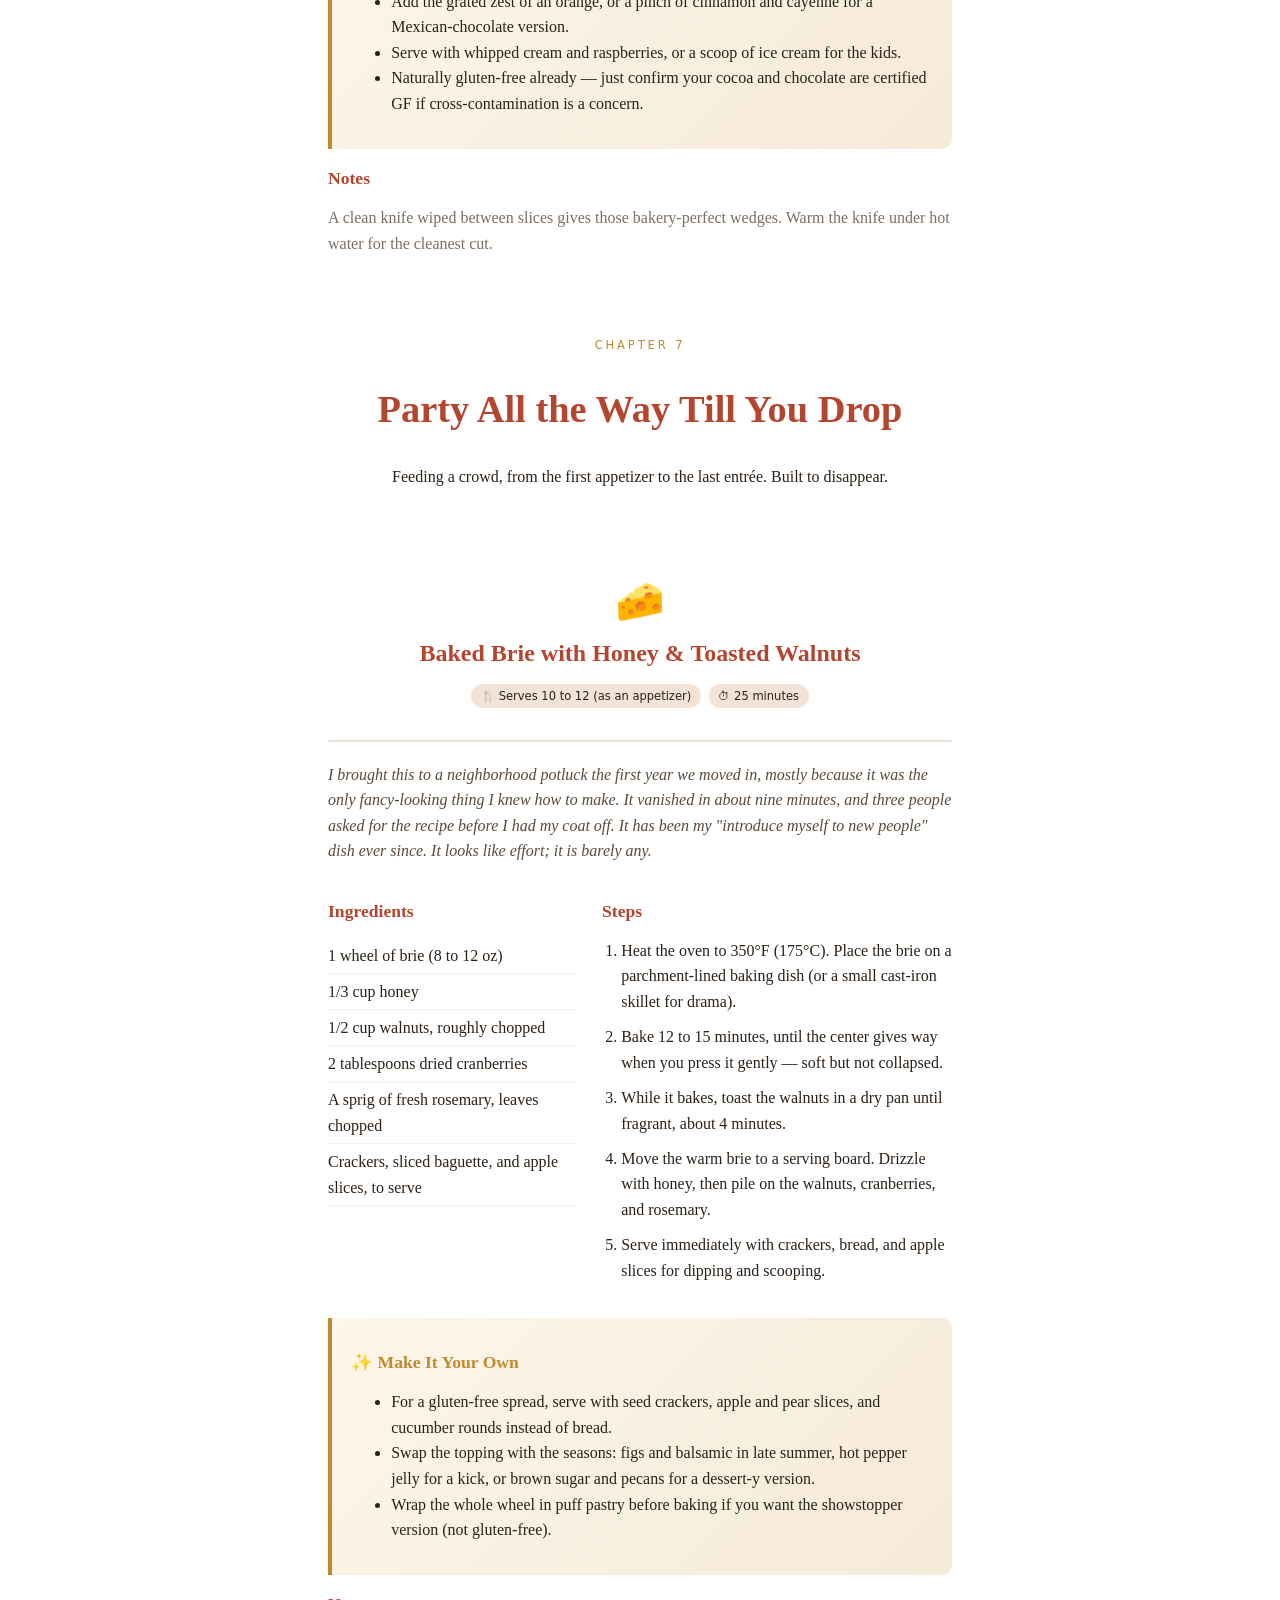
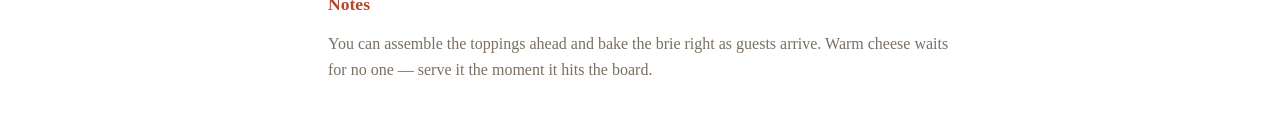
==== commit 55a3a577: "Add 'Set It & Forget It' crockpot chapter to the cookbook" ====
--- a/docs/book.html
+++ b/docs/book.html
@@ -25,10 +25,10 @@
 
 <section class="toc">
   <h2>Contents</h2>
-  <ul><li class="toc-section">Chapter 1 &middot; Let&#x27;s Make It Easy</li><li class="toc-recipe"><em>recipes coming soon</em></li><li class="toc-section">Chapter 2 &middot; Family Favorites</li><li class="toc-recipe"><a href="#grandma-rosa-s-sunday-gravy">Grandma Rosa&#x27;s Sunday Gravy</a></li><li class="toc-section">Chapter 3 &middot; Weeknight Yummy</li><li class="toc-recipe"><a href="#sheet-pan-lemon-chicken-potatoes">Sheet-Pan Lemon Chicken &amp; Potatoes</a> · GF</li><li class="toc-section">Chapter 4 &middot; Holidays — Always Ready for a Party</li><li class="toc-recipe"><em>recipes coming soon</em></li><li class="toc-section">Chapter 5 &middot; Desserts</li><li class="toc-recipe"><a href="#everyday-gf-banana-bread-a-lesson-in-swaps">Everyday GF Banana Bread (A Lesson in Swaps)</a> · GF</li><li class="toc-recipe"><a href="#flourless-chocolate-cake-the-one-nobody-believes-is-gf">Flourless Chocolate Cake (The One Nobody Believes Is GF)</a> · GF</li><li class="toc-section">Chapter 6 &middot; Party All the Way Till You Drop</li><li class="toc-recipe"><a href="#baked-brie-with-honey-toasted-walnuts">Baked Brie with Honey &amp; Toasted Walnuts</a></li></ul>
+  <ul><li class="toc-section">Chapter 1 &middot; Let&#x27;s Make It Easy</li><li class="toc-recipe"><em>recipes coming soon</em></li><li class="toc-section">Chapter 2 &middot; Family Favorites</li><li class="toc-recipe"><a href="#grandma-rosa-s-sunday-gravy">Grandma Rosa&#x27;s Sunday Gravy</a></li><li class="toc-section">Chapter 3 &middot; Weeknight Yummy</li><li class="toc-recipe"><a href="#sheet-pan-lemon-chicken-potatoes">Sheet-Pan Lemon Chicken &amp; Potatoes</a> · GF</li><li class="toc-section">Chapter 4 &middot; Set It &amp; Forget It: Crockpot Favorites</li><li class="toc-recipe"><em>recipes coming soon</em></li><li class="toc-section">Chapter 5 &middot; Holidays — Always Ready for a Party</li><li class="toc-recipe"><em>recipes coming soon</em></li><li class="toc-section">Chapter 6 &middot; Desserts</li><li class="toc-recipe"><a href="#everyday-gf-banana-bread-a-lesson-in-swaps">Everyday GF Banana Bread (A Lesson in Swaps)</a> · GF</li><li class="toc-recipe"><a href="#flourless-chocolate-cake-the-one-nobody-believes-is-gf">Flourless Chocolate Cake (The One Nobody Believes Is GF)</a> · GF</li><li class="toc-section">Chapter 7 &middot; Party All the Way Till You Drop</li><li class="toc-recipe"><a href="#baked-brie-with-honey-toasted-walnuts">Baked Brie with Honey &amp; Toasted Walnuts</a></li></ul>
 </section>
 
-<section class="book-section-divider" id="let-s-make-it-easy"><p class="chapter-no">Chapter 1</p><h2>Let&#x27;s Make It Easy</h2><p>Shortcuts, swaps, and smart little tricks for putting genuinely good food on the table without the fuss.</p></section><article class="book-recipe coming-soon-page"><p class="coming-soon">Recipes coming soon — this is where they'll go. 🍳</p></article><section class="book-section-divider" id="family-favorites"><p class="chapter-no">Chapter 2</p><h2>Family Favorites</h2><p>The dishes my kids grew up on — the ones they still call home asking me to make.</p></section><article class="book-recipe" id="grandma-rosa-s-sunday-gravy"><header class="recipe-head"><span class="recipe-hero">🍅</span><h2>Grandma Rosa&#x27;s Sunday Gravy</h2><p class="recipe-meta"><span class="meta-chip">🍴 Serves 6 to 8</span><span class="meta-chip">⏱ 4 hours (mostly hands-off)</span></p></header><div class="story"><p>My great-grandmother Rosa came over with this in her head, never on paper. &quot;Gravy,&quot; in our family, never meant the brown stuff — it meant a pot of tomato sauce simmering with meat from before church until after. The whole house smelled like Sunday. The rule she gave my mother, who gave it to me, was this: never rush the gravy, and always taste it with bread you&#x27;ve torn, not cut. I have no idea why the bread has to be torn. I do it anyway.</p></div><div class="cook"><div class="ingredients"><h3>Ingredients</h3><ul><li>2 tablespoons olive oil</li><li>1 lb pork spare ribs or a pork shoulder chunk</li><li>6 Italian sausages</li><li>1 onion, finely chopped</li><li>4 cloves garlic, minced</li><li>2 tablespoons tomato paste</li><li>2 (28 oz) cans whole peeled tomatoes, crushed by hand</li><li>1 cup water (swirl it in the cans to get every bit)</li><li>2 teaspoons salt, plus more to taste</li><li>A small handful of fresh basil</li><li>A pinch of sugar, only if the tomatoes are sharp</li></ul></div><div class="steps"><h3>Steps</h3><ol><li>Heat the oil in a heavy pot. Brown the pork and sausage on all sides, then set them aside. Don&#x27;t crowd the pot.</li><li>Lower the heat. Cook the onion in the drippings until soft and golden, about 8 minutes, then add the garlic for one more minute.</li><li>Stir in the tomato paste and let it darken for a minute or two — this is where the deep flavor hides.</li><li>Add the crushed tomatoes, the swirl water, and the salt. Return the meat to the pot.</li><li>Bring to a bare bubble, then drop to the lowest simmer. Partly cover and cook 3 to 4 hours, stirring now and then so the bottom doesn&#x27;t catch.</li><li>Pull the meat out, tear the basil in, taste, and adjust salt (and that pinch of sugar if needed). Serve the sauce over pasta and the meat on a platter alongside.</li></ol></div></div><div class="make-your-own"><h3>✨ Make It Your Own</h3><ul><li>No pork? Use beef short ribs, meatballs, or skip the meat entirely and add mushrooms for body.</li><li>Want it weeknight-fast? Brown just the sausage, skip the long braise, and simmer 45 minutes.</li><li>We like it smooth; my sister likes it chunky. Blend half, or none, to your taste.</li><li>A parmesan rind dropped in while it simmers adds a savory depth that&#x27;s hard to name and easy to love.</li></ul></div><div class="notes"><h3>Notes</h3><p>This freezes beautifully. I make a double batch and freeze flat in bags so a Sunday dinner is never more than a reheat away.</p></div></article><section class="book-section-divider" id="weeknight-yummy"><p class="chapter-no">Chapter 3</p><h2>Weeknight Yummy</h2><p>Fast, real dinners for busy nights — the everyday meals that became our everyday.</p></section><article class="book-recipe" id="sheet-pan-lemon-chicken-potatoes"><header class="recipe-head"><span class="recipe-hero">🍋</span><h2>Sheet-Pan Lemon Chicken &amp; Potatoes</h2><p class="recipe-meta"><span class="meta-chip">🍴 Serves 4</span><span class="meta-chip">⏱ 45 minutes</span><span class="meta-chip gf">GF Gluten-Free</span></p></header><div class="story"><p>This is the recipe I reach for on the nights when &quot;Hey Mom, what&#x27;s for dinner?&quot; arrives and I have absolutely nothing planned. One pan, no fancy steps, and the oven does the work while I referee homework. It has saved more weeknights than I can count, and it tastes like I tried much harder than I did.</p></div><div class="cook"><div class="ingredients"><h3>Ingredients</h3><ul><li>6 bone-in, skin-on chicken thighs</li><li>1.5 lbs baby potatoes, halved</li><li>1 lemon (half juiced, half sliced into thin rounds)</li><li>3 tablespoons olive oil</li><li>4 cloves garlic, smashed</li><li>1 teaspoon dried oregano</li><li>1 teaspoon salt</li><li>Plenty of black pepper</li><li>A handful of fresh parsley, chopped, to finish</li></ul></div><div class="steps"><h3>Steps</h3><ol><li>Heat the oven to 425°F (220°C).</li><li>On a large sheet pan, toss the potatoes with 2 tablespoons oil, half the garlic, salt, and pepper. Push them to the edges.</li><li>Rub the chicken with the remaining oil, oregano, lemon juice, salt, and pepper. Nestle it skin-side up in the middle, tuck the lemon slices and remaining garlic around it.</li><li>Roast 35 to 40 minutes, until the chicken reads 175°F and the skin is crisp and the potatoes are tender.</li><li>Scatter parsley over the top and bring the whole pan to the table.</li></ol></div></div><div class="make-your-own"><h3>✨ Make It Your Own</h3><ul><li>Swap the potatoes for any sturdy vegetable — carrots, fennel, green beans (add green beans in the last 15 minutes so they don&#x27;t shrivel).</li><li>Boneless thighs work too; just check them at 25 minutes.</li><li>Make it Greek with a handful of olives and a crumble of feta at the end, or Moroccan with a teaspoon of cumin and a pinch of cinnamon.</li><li>This is already gluten-free — serve it with crusty bread only if your table can have it.</li></ul></div><div class="notes"><h3>Notes</h3><p>The lemon slices get a little crispy and caramelized in the oven. The kids fight over them. Make extra.</p></div></article><section class="book-section-divider" id="holidays-always-ready-for-a-party"><p class="chapter-no">Chapter 4</p><h2>Holidays — Always Ready for a Party</h2><p>Seasonal showstoppers and the traditions that mark our year, ready whenever company comes.</p></section><article class="book-recipe coming-soon-page"><p class="coming-soon">Recipes coming soon — this is where they'll go. 🍳</p></article><section class="book-section-divider" id="desserts"><p class="chapter-no">Chapter 5</p><h2>Desserts</h2><p>Treats, bakes, and sweets — the ones that made it to every classroom party, bake sale, and birthday.</p></section><article class="book-recipe" id="everyday-gf-banana-bread-a-lesson-in-swaps"><header class="recipe-head"><span class="recipe-hero">🍌</span><h2>Everyday GF Banana Bread (A Lesson in Swaps)</h2><p class="recipe-meta"><span class="meta-chip">🍴 Serves 8 to 10</span><span class="meta-chip">⏱ 1 hour 15 minutes</span><span class="meta-chip gf">GF Gluten-Free</span></p></header><div class="story"><p>The flourless cake taught us to start with what&#x27;s naturally gluten-free. But sometimes you genuinely need to swap — and this banana bread is my teaching loaf for exactly that. The secret isn&#x27;t one magic flour; it&#x27;s understanding what gluten <em>did</em> in the original recipe (it gave structure and a little chew) and replacing that job, not just the flour. A good 1:1 GF blend that already contains xanthan gum does most of the work. The rest is a few small habits. Once you learn them here, you can convert almost any quick bread, muffin, or pancake in your old recipe box.</p></div><div class="cook"><div class="ingredients"><h3>Ingredients</h3><ul><li>3 very ripe bananas, mashed (the browner, the better)</li><li>1/3 cup melted butter or neutral oil</li><li>3/4 cup brown sugar</li><li>2 large eggs</li><li>1 teaspoon vanilla</li><li>1 3/4 cups gluten-free 1:1 baking flour (one that includes xanthan gum)</li><li>1 teaspoon baking soda</li><li>1/2 teaspoon salt</li><li>1/2 teaspoon cinnamon</li></ul></div><div class="steps"><h3>Steps</h3><ol><li>Heat the oven to 350°F (175°C) and line a loaf pan with parchment.</li><li>Mash the bananas in a big bowl, then stir in the melted butter, brown sugar, eggs, and vanilla.</li><li>Add the GF flour, baking soda, salt, and cinnamon. Stir just until no dry streaks remain — GF batters don&#x27;t get tough, but overmixing still makes them gummy.</li><li><strong>The key teaching:</strong> let the batter rest 10 to 15 minutes before baking. This lets the GF starches hydrate, which is the difference between gritty and tender.</li><li>Pour into the pan and bake 55 to 65 minutes, until a toothpick comes out clean. GF loaves often need a few extra minutes — trust the toothpick, not the clock.</li><li>Cool in the pan 15 minutes, then lift out and cool fully before slicing (slicing warm GF bread makes it crumble).</li></ol></div></div><div class="make-your-own"><h3>✨ Make It Your Own</h3><ul><li><strong>The swap lesson, generalized:</strong> to convert one of your own quick breads, replace the wheat flour 1:1 with a GF blend, add a 10-minute batter rest, and expect a slightly longer bake. That&#x27;s 90% of it.</li><li>Fold in chocolate chips, walnuts, or blueberries.</li><li>No GF blend on hand? A mix of 1 cup oat flour + 3/4 cup almond flour works, though the crumb is denser.</li><li>Make it dairy-free with oil, and confirm your oats/flours are certified GF if needed.</li></ul></div><div class="notes"><h3>Notes</h3><p>Slices freeze perfectly. I wrap them individually so a GF breakfast is one toaster-cycle away on a busy morning.</p></div></article><article class="book-recipe" id="flourless-chocolate-cake-the-one-nobody-believes-is-gf"><header class="recipe-head"><span class="recipe-hero">🍫</span><h2>Flourless Chocolate Cake (The One Nobody Believes Is GF)</h2><p class="recipe-meta"><span class="meta-chip">🍴 Serves 10</span><span class="meta-chip">⏱ 1 hour, plus cooling</span><span class="meta-chip gf">GF Gluten-Free</span></p></header><div class="story"><p>When my niece was diagnosed with celiac, the thing she cried about wasn&#x27;t bread — it was that she thought she&#x27;d never have a &quot;real&quot; birthday cake again. So I went looking, and I learned the most freeing lesson in gluten-free baking: the best GF desserts often aren&#x27;t substitutes at all. This cake never had flour to begin with. She blew out the candles, took one bite, and said &quot;this is better.&quot; It is. This is the first of my gluten-free teachings: start with what&#x27;s naturally gluten-free before you reach for a swap.</p></div><div class="cook"><div class="ingredients"><h3>Ingredients</h3><ul><li>8 oz good dark chocolate (70%), chopped</li><li>1 cup (2 sticks) unsalted butter</li><li>1 1/4 cups granulated sugar</li><li>1/2 teaspoon salt</li><li>1 tablespoon vanilla extract</li><li>6 large eggs</li><li>1 cup unsweetened cocoa powder, plus more for dusting</li></ul></div><div class="steps"><h3>Steps</h3><ol><li>Heat the oven to 350°F (175°C). Butter a 9-inch springform pan and line the bottom with parchment.</li><li>Melt the chocolate and butter together gently — a double boiler or short microwave bursts — and stir smooth.</li><li>Whisk in the sugar, salt, and vanilla. Let it cool for a couple of minutes so it doesn&#x27;t cook the eggs.</li><li>Whisk in the eggs one at a time until the batter is glossy, then sift in the cocoa and fold just until combined.</li><li>Pour into the pan and bake 35 to 40 minutes, until the top is set with a thin crust and the center is just barely firm.</li><li>Cool completely in the pan, then dust with cocoa. It&#x27;s even better the next day.</li></ol></div></div><div class="make-your-own"><h3>✨ Make It Your Own</h3><ul><li>A teaspoon of espresso powder deepens the chocolate without tasting like coffee.</li><li>Add the grated zest of an orange, or a pinch of cinnamon and cayenne for a Mexican-chocolate version.</li><li>Serve with whipped cream and raspberries, or a scoop of ice cream for the kids.</li><li>Naturally gluten-free already — just confirm your cocoa and chocolate are certified GF if cross-contamination is a concern.</li></ul></div><div class="notes"><h3>Notes</h3><p>A clean knife wiped between slices gives those bakery-perfect wedges. Warm the knife under hot water for the cleanest cut.</p></div></article><section class="book-section-divider" id="party-all-the-way-till-you-drop"><p class="chapter-no">Chapter 6</p><h2>Party All the Way Till You Drop</h2><p>Feeding a crowd, from the first appetizer to the last entrée. Built to disappear.</p></section><article class="book-recipe" id="baked-brie-with-honey-toasted-walnuts"><header class="recipe-head"><span class="recipe-hero">🧀</span><h2>Baked Brie with Honey &amp; Toasted Walnuts</h2><p class="recipe-meta"><span class="meta-chip">🍴 Serves 10 to 12 (as an appetizer)</span><span class="meta-chip">⏱ 25 minutes</span></p></header><div class="story"><p>I brought this to a neighborhood potluck the first year we moved in, mostly because it was the only fancy-looking thing I knew how to make. It vanished in about nine minutes, and three people asked for the recipe before I had my coat off. It has been my &quot;introduce myself to new people&quot; dish ever since. It looks like effort; it is barely any.</p></div><div class="cook"><div class="ingredients"><h3>Ingredients</h3><ul><li>1 wheel of brie (8 to 12 oz)</li><li>1/3 cup honey</li><li>1/2 cup walnuts, roughly chopped</li><li>2 tablespoons dried cranberries</li><li>A sprig of fresh rosemary, leaves chopped</li><li>Crackers, sliced baguette, and apple slices, to serve</li></ul></div><div class="steps"><h3>Steps</h3><ol><li>Heat the oven to 350°F (175°C). Place the brie on a parchment-lined baking dish (or a small cast-iron skillet for drama).</li><li>Bake 12 to 15 minutes, until the center gives way when you press it gently — soft but not collapsed.</li><li>While it bakes, toast the walnuts in a dry pan until fragrant, about 4 minutes.</li><li>Move the warm brie to a serving board. Drizzle with honey, then pile on the walnuts, cranberries, and rosemary.</li><li>Serve immediately with crackers, bread, and apple slices for dipping and scooping.</li></ol></div></div><div class="make-your-own"><h3>✨ Make It Your Own</h3><ul><li>For a gluten-free spread, serve with seed crackers, apple and pear slices, and cucumber rounds instead of bread.</li><li>Swap the topping with the seasons: figs and balsamic in late summer, hot pepper jelly for a kick, or brown sugar and pecans for a dessert-y version.</li><li>Wrap the whole wheel in puff pastry before baking if you want the showstopper version (not gluten-free).</li></ul></div><div class="notes"><h3>Notes</h3><p>You can assemble the toppings ahead and bake the brie right as guests arrive. Warm cheese waits for no one — serve it the moment it hits the board.</p></div></article>
+<section class="book-section-divider" id="let-s-make-it-easy"><p class="chapter-no">Chapter 1</p><h2>Let&#x27;s Make It Easy</h2><p>Shortcuts, swaps, and smart little tricks for putting genuinely good food on the table without the fuss.</p></section><article class="book-recipe coming-soon-page"><p class="coming-soon">Recipes coming soon — this is where they'll go. 🍳</p></article><section class="book-section-divider" id="family-favorites"><p class="chapter-no">Chapter 2</p><h2>Family Favorites</h2><p>The dishes my kids grew up on — the ones they still call home asking me to make.</p></section><article class="book-recipe" id="grandma-rosa-s-sunday-gravy"><header class="recipe-head"><span class="recipe-hero">🍅</span><h2>Grandma Rosa&#x27;s Sunday Gravy</h2><p class="recipe-meta"><span class="meta-chip">🍴 Serves 6 to 8</span><span class="meta-chip">⏱ 4 hours (mostly hands-off)</span></p></header><div class="story"><p>My great-grandmother Rosa came over with this in her head, never on paper. &quot;Gravy,&quot; in our family, never meant the brown stuff — it meant a pot of tomato sauce simmering with meat from before church until after. The whole house smelled like Sunday. The rule she gave my mother, who gave it to me, was this: never rush the gravy, and always taste it with bread you&#x27;ve torn, not cut. I have no idea why the bread has to be torn. I do it anyway.</p></div><div class="cook"><div class="ingredients"><h3>Ingredients</h3><ul><li>2 tablespoons olive oil</li><li>1 lb pork spare ribs or a pork shoulder chunk</li><li>6 Italian sausages</li><li>1 onion, finely chopped</li><li>4 cloves garlic, minced</li><li>2 tablespoons tomato paste</li><li>2 (28 oz) cans whole peeled tomatoes, crushed by hand</li><li>1 cup water (swirl it in the cans to get every bit)</li><li>2 teaspoons salt, plus more to taste</li><li>A small handful of fresh basil</li><li>A pinch of sugar, only if the tomatoes are sharp</li></ul></div><div class="steps"><h3>Steps</h3><ol><li>Heat the oil in a heavy pot. Brown the pork and sausage on all sides, then set them aside. Don&#x27;t crowd the pot.</li><li>Lower the heat. Cook the onion in the drippings until soft and golden, about 8 minutes, then add the garlic for one more minute.</li><li>Stir in the tomato paste and let it darken for a minute or two — this is where the deep flavor hides.</li><li>Add the crushed tomatoes, the swirl water, and the salt. Return the meat to the pot.</li><li>Bring to a bare bubble, then drop to the lowest simmer. Partly cover and cook 3 to 4 hours, stirring now and then so the bottom doesn&#x27;t catch.</li><li>Pull the meat out, tear the basil in, taste, and adjust salt (and that pinch of sugar if needed). Serve the sauce over pasta and the meat on a platter alongside.</li></ol></div></div><div class="make-your-own"><h3>✨ Make It Your Own</h3><ul><li>No pork? Use beef short ribs, meatballs, or skip the meat entirely and add mushrooms for body.</li><li>Want it weeknight-fast? Brown just the sausage, skip the long braise, and simmer 45 minutes.</li><li>We like it smooth; my sister likes it chunky. Blend half, or none, to your taste.</li><li>A parmesan rind dropped in while it simmers adds a savory depth that&#x27;s hard to name and easy to love.</li></ul></div><div class="notes"><h3>Notes</h3><p>This freezes beautifully. I make a double batch and freeze flat in bags so a Sunday dinner is never more than a reheat away.</p></div></article><section class="book-section-divider" id="weeknight-yummy"><p class="chapter-no">Chapter 3</p><h2>Weeknight Yummy</h2><p>Fast, real dinners for busy nights — the everyday meals that became our everyday.</p></section><article class="book-recipe" id="sheet-pan-lemon-chicken-potatoes"><header class="recipe-head"><span class="recipe-hero">🍋</span><h2>Sheet-Pan Lemon Chicken &amp; Potatoes</h2><p class="recipe-meta"><span class="meta-chip">🍴 Serves 4</span><span class="meta-chip">⏱ 45 minutes</span><span class="meta-chip gf">GF Gluten-Free</span></p></header><div class="story"><p>This is the recipe I reach for on the nights when &quot;Hey Mom, what&#x27;s for dinner?&quot; arrives and I have absolutely nothing planned. One pan, no fancy steps, and the oven does the work while I referee homework. It has saved more weeknights than I can count, and it tastes like I tried much harder than I did.</p></div><div class="cook"><div class="ingredients"><h3>Ingredients</h3><ul><li>6 bone-in, skin-on chicken thighs</li><li>1.5 lbs baby potatoes, halved</li><li>1 lemon (half juiced, half sliced into thin rounds)</li><li>3 tablespoons olive oil</li><li>4 cloves garlic, smashed</li><li>1 teaspoon dried oregano</li><li>1 teaspoon salt</li><li>Plenty of black pepper</li><li>A handful of fresh parsley, chopped, to finish</li></ul></div><div class="steps"><h3>Steps</h3><ol><li>Heat the oven to 425°F (220°C).</li><li>On a large sheet pan, toss the potatoes with 2 tablespoons oil, half the garlic, salt, and pepper. Push them to the edges.</li><li>Rub the chicken with the remaining oil, oregano, lemon juice, salt, and pepper. Nestle it skin-side up in the middle, tuck the lemon slices and remaining garlic around it.</li><li>Roast 35 to 40 minutes, until the chicken reads 175°F and the skin is crisp and the potatoes are tender.</li><li>Scatter parsley over the top and bring the whole pan to the table.</li></ol></div></div><div class="make-your-own"><h3>✨ Make It Your Own</h3><ul><li>Swap the potatoes for any sturdy vegetable — carrots, fennel, green beans (add green beans in the last 15 minutes so they don&#x27;t shrivel).</li><li>Boneless thighs work too; just check them at 25 minutes.</li><li>Make it Greek with a handful of olives and a crumble of feta at the end, or Moroccan with a teaspoon of cumin and a pinch of cinnamon.</li><li>This is already gluten-free — serve it with crusty bread only if your table can have it.</li></ul></div><div class="notes"><h3>Notes</h3><p>The lemon slices get a little crispy and caramelized in the oven. The kids fight over them. Make extra.</p></div></article><section class="book-section-divider" id="set-it-forget-it-crockpot-favorites"><p class="chapter-no">Chapter 4</p><h2>Set It &amp; Forget It: Crockpot Favorites</h2><p>Toss it in, walk away, and come home to dinner. Slow-cooker meals for the busiest days.</p></section><article class="book-recipe coming-soon-page"><p class="coming-soon">Recipes coming soon — this is where they'll go. 🍳</p></article><section class="book-section-divider" id="holidays-always-ready-for-a-party"><p class="chapter-no">Chapter 5</p><h2>Holidays — Always Ready for a Party</h2><p>Seasonal showstoppers and the traditions that mark our year, ready whenever company comes.</p></section><article class="book-recipe coming-soon-page"><p class="coming-soon">Recipes coming soon — this is where they'll go. 🍳</p></article><section class="book-section-divider" id="desserts"><p class="chapter-no">Chapter 6</p><h2>Desserts</h2><p>Treats, bakes, and sweets — the ones that made it to every classroom party, bake sale, and birthday.</p></section><article class="book-recipe" id="everyday-gf-banana-bread-a-lesson-in-swaps"><header class="recipe-head"><span class="recipe-hero">🍌</span><h2>Everyday GF Banana Bread (A Lesson in Swaps)</h2><p class="recipe-meta"><span class="meta-chip">🍴 Serves 8 to 10</span><span class="meta-chip">⏱ 1 hour 15 minutes</span><span class="meta-chip gf">GF Gluten-Free</span></p></header><div class="story"><p>The flourless cake taught us to start with what&#x27;s naturally gluten-free. But sometimes you genuinely need to swap — and this banana bread is my teaching loaf for exactly that. The secret isn&#x27;t one magic flour; it&#x27;s understanding what gluten <em>did</em> in the original recipe (it gave structure and a little chew) and replacing that job, not just the flour. A good 1:1 GF blend that already contains xanthan gum does most of the work. The rest is a few small habits. Once you learn them here, you can convert almost any quick bread, muffin, or pancake in your old recipe box.</p></div><div class="cook"><div class="ingredients"><h3>Ingredients</h3><ul><li>3 very ripe bananas, mashed (the browner, the better)</li><li>1/3 cup melted butter or neutral oil</li><li>3/4 cup brown sugar</li><li>2 large eggs</li><li>1 teaspoon vanilla</li><li>1 3/4 cups gluten-free 1:1 baking flour (one that includes xanthan gum)</li><li>1 teaspoon baking soda</li><li>1/2 teaspoon salt</li><li>1/2 teaspoon cinnamon</li></ul></div><div class="steps"><h3>Steps</h3><ol><li>Heat the oven to 350°F (175°C) and line a loaf pan with parchment.</li><li>Mash the bananas in a big bowl, then stir in the melted butter, brown sugar, eggs, and vanilla.</li><li>Add the GF flour, baking soda, salt, and cinnamon. Stir just until no dry streaks remain — GF batters don&#x27;t get tough, but overmixing still makes them gummy.</li><li><strong>The key teaching:</strong> let the batter rest 10 to 15 minutes before baking. This lets the GF starches hydrate, which is the difference between gritty and tender.</li><li>Pour into the pan and bake 55 to 65 minutes, until a toothpick comes out clean. GF loaves often need a few extra minutes — trust the toothpick, not the clock.</li><li>Cool in the pan 15 minutes, then lift out and cool fully before slicing (slicing warm GF bread makes it crumble).</li></ol></div></div><div class="make-your-own"><h3>✨ Make It Your Own</h3><ul><li><strong>The swap lesson, generalized:</strong> to convert one of your own quick breads, replace the wheat flour 1:1 with a GF blend, add a 10-minute batter rest, and expect a slightly longer bake. That&#x27;s 90% of it.</li><li>Fold in chocolate chips, walnuts, or blueberries.</li><li>No GF blend on hand? A mix of 1 cup oat flour + 3/4 cup almond flour works, though the crumb is denser.</li><li>Make it dairy-free with oil, and confirm your oats/flours are certified GF if needed.</li></ul></div><div class="notes"><h3>Notes</h3><p>Slices freeze perfectly. I wrap them individually so a GF breakfast is one toaster-cycle away on a busy morning.</p></div></article><article class="book-recipe" id="flourless-chocolate-cake-the-one-nobody-believes-is-gf"><header class="recipe-head"><span class="recipe-hero">🍫</span><h2>Flourless Chocolate Cake (The One Nobody Believes Is GF)</h2><p class="recipe-meta"><span class="meta-chip">🍴 Serves 10</span><span class="meta-chip">⏱ 1 hour, plus cooling</span><span class="meta-chip gf">GF Gluten-Free</span></p></header><div class="story"><p>When my niece was diagnosed with celiac, the thing she cried about wasn&#x27;t bread — it was that she thought she&#x27;d never have a &quot;real&quot; birthday cake again. So I went looking, and I learned the most freeing lesson in gluten-free baking: the best GF desserts often aren&#x27;t substitutes at all. This cake never had flour to begin with. She blew out the candles, took one bite, and said &quot;this is better.&quot; It is. This is the first of my gluten-free teachings: start with what&#x27;s naturally gluten-free before you reach for a swap.</p></div><div class="cook"><div class="ingredients"><h3>Ingredients</h3><ul><li>8 oz good dark chocolate (70%), chopped</li><li>1 cup (2 sticks) unsalted butter</li><li>1 1/4 cups granulated sugar</li><li>1/2 teaspoon salt</li><li>1 tablespoon vanilla extract</li><li>6 large eggs</li><li>1 cup unsweetened cocoa powder, plus more for dusting</li></ul></div><div class="steps"><h3>Steps</h3><ol><li>Heat the oven to 350°F (175°C). Butter a 9-inch springform pan and line the bottom with parchment.</li><li>Melt the chocolate and butter together gently — a double boiler or short microwave bursts — and stir smooth.</li><li>Whisk in the sugar, salt, and vanilla. Let it cool for a couple of minutes so it doesn&#x27;t cook the eggs.</li><li>Whisk in the eggs one at a time until the batter is glossy, then sift in the cocoa and fold just until combined.</li><li>Pour into the pan and bake 35 to 40 minutes, until the top is set with a thin crust and the center is just barely firm.</li><li>Cool completely in the pan, then dust with cocoa. It&#x27;s even better the next day.</li></ol></div></div><div class="make-your-own"><h3>✨ Make It Your Own</h3><ul><li>A teaspoon of espresso powder deepens the chocolate without tasting like coffee.</li><li>Add the grated zest of an orange, or a pinch of cinnamon and cayenne for a Mexican-chocolate version.</li><li>Serve with whipped cream and raspberries, or a scoop of ice cream for the kids.</li><li>Naturally gluten-free already — just confirm your cocoa and chocolate are certified GF if cross-contamination is a concern.</li></ul></div><div class="notes"><h3>Notes</h3><p>A clean knife wiped between slices gives those bakery-perfect wedges. Warm the knife under hot water for the cleanest cut.</p></div></article><section class="book-section-divider" id="party-all-the-way-till-you-drop"><p class="chapter-no">Chapter 7</p><h2>Party All the Way Till You Drop</h2><p>Feeding a crowd, from the first appetizer to the last entrée. Built to disappear.</p></section><article class="book-recipe" id="baked-brie-with-honey-toasted-walnuts"><header class="recipe-head"><span class="recipe-hero">🧀</span><h2>Baked Brie with Honey &amp; Toasted Walnuts</h2><p class="recipe-meta"><span class="meta-chip">🍴 Serves 10 to 12 (as an appetizer)</span><span class="meta-chip">⏱ 25 minutes</span></p></header><div class="story"><p>I brought this to a neighborhood potluck the first year we moved in, mostly because it was the only fancy-looking thing I knew how to make. It vanished in about nine minutes, and three people asked for the recipe before I had my coat off. It has been my &quot;introduce myself to new people&quot; dish ever since. It looks like effort; it is barely any.</p></div><div class="cook"><div class="ingredients"><h3>Ingredients</h3><ul><li>1 wheel of brie (8 to 12 oz)</li><li>1/3 cup honey</li><li>1/2 cup walnuts, roughly chopped</li><li>2 tablespoons dried cranberries</li><li>A sprig of fresh rosemary, leaves chopped</li><li>Crackers, sliced baguette, and apple slices, to serve</li></ul></div><div class="steps"><h3>Steps</h3><ol><li>Heat the oven to 350°F (175°C). Place the brie on a parchment-lined baking dish (or a small cast-iron skillet for drama).</li><li>Bake 12 to 15 minutes, until the center gives way when you press it gently — soft but not collapsed.</li><li>While it bakes, toast the walnuts in a dry pan until fragrant, about 4 minutes.</li><li>Move the warm brie to a serving board. Drizzle with honey, then pile on the walnuts, cranberries, and rosemary.</li><li>Serve immediately with crackers, bread, and apple slices for dipping and scooping.</li></ol></div></div><div class="make-your-own"><h3>✨ Make It Your Own</h3><ul><li>For a gluten-free spread, serve with seed crackers, apple and pear slices, and cucumber rounds instead of bread.</li><li>Swap the topping with the seasons: figs and balsamic in late summer, hot pepper jelly for a kick, or brown sugar and pecans for a dessert-y version.</li><li>Wrap the whole wheel in puff pastry before baking if you want the showstopper version (not gluten-free).</li></ul></div><div class="notes"><h3>Notes</h3><p>You can assemble the toppings ahead and bake the brie right as guests arrive. Warm cheese waits for no one — serve it the moment it hits the board.</p></div></article>
 
 </body>
 </html>
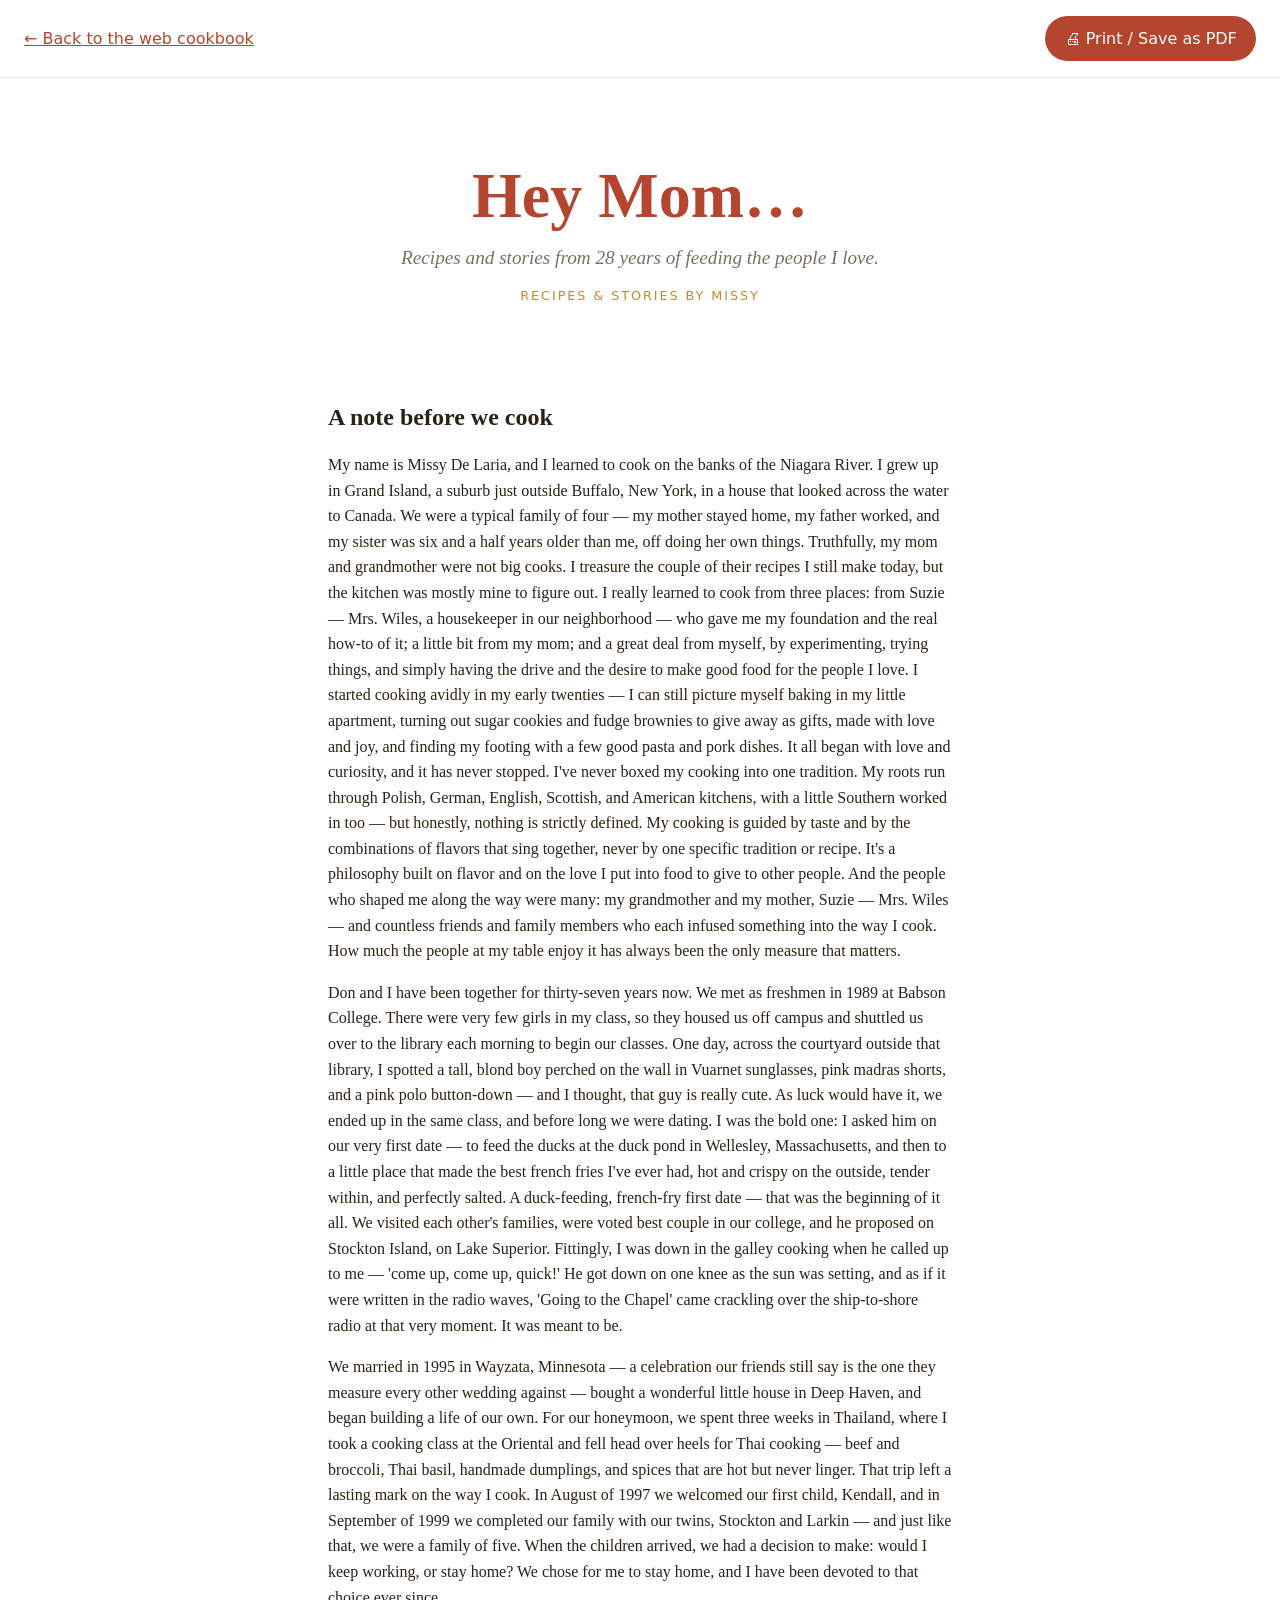
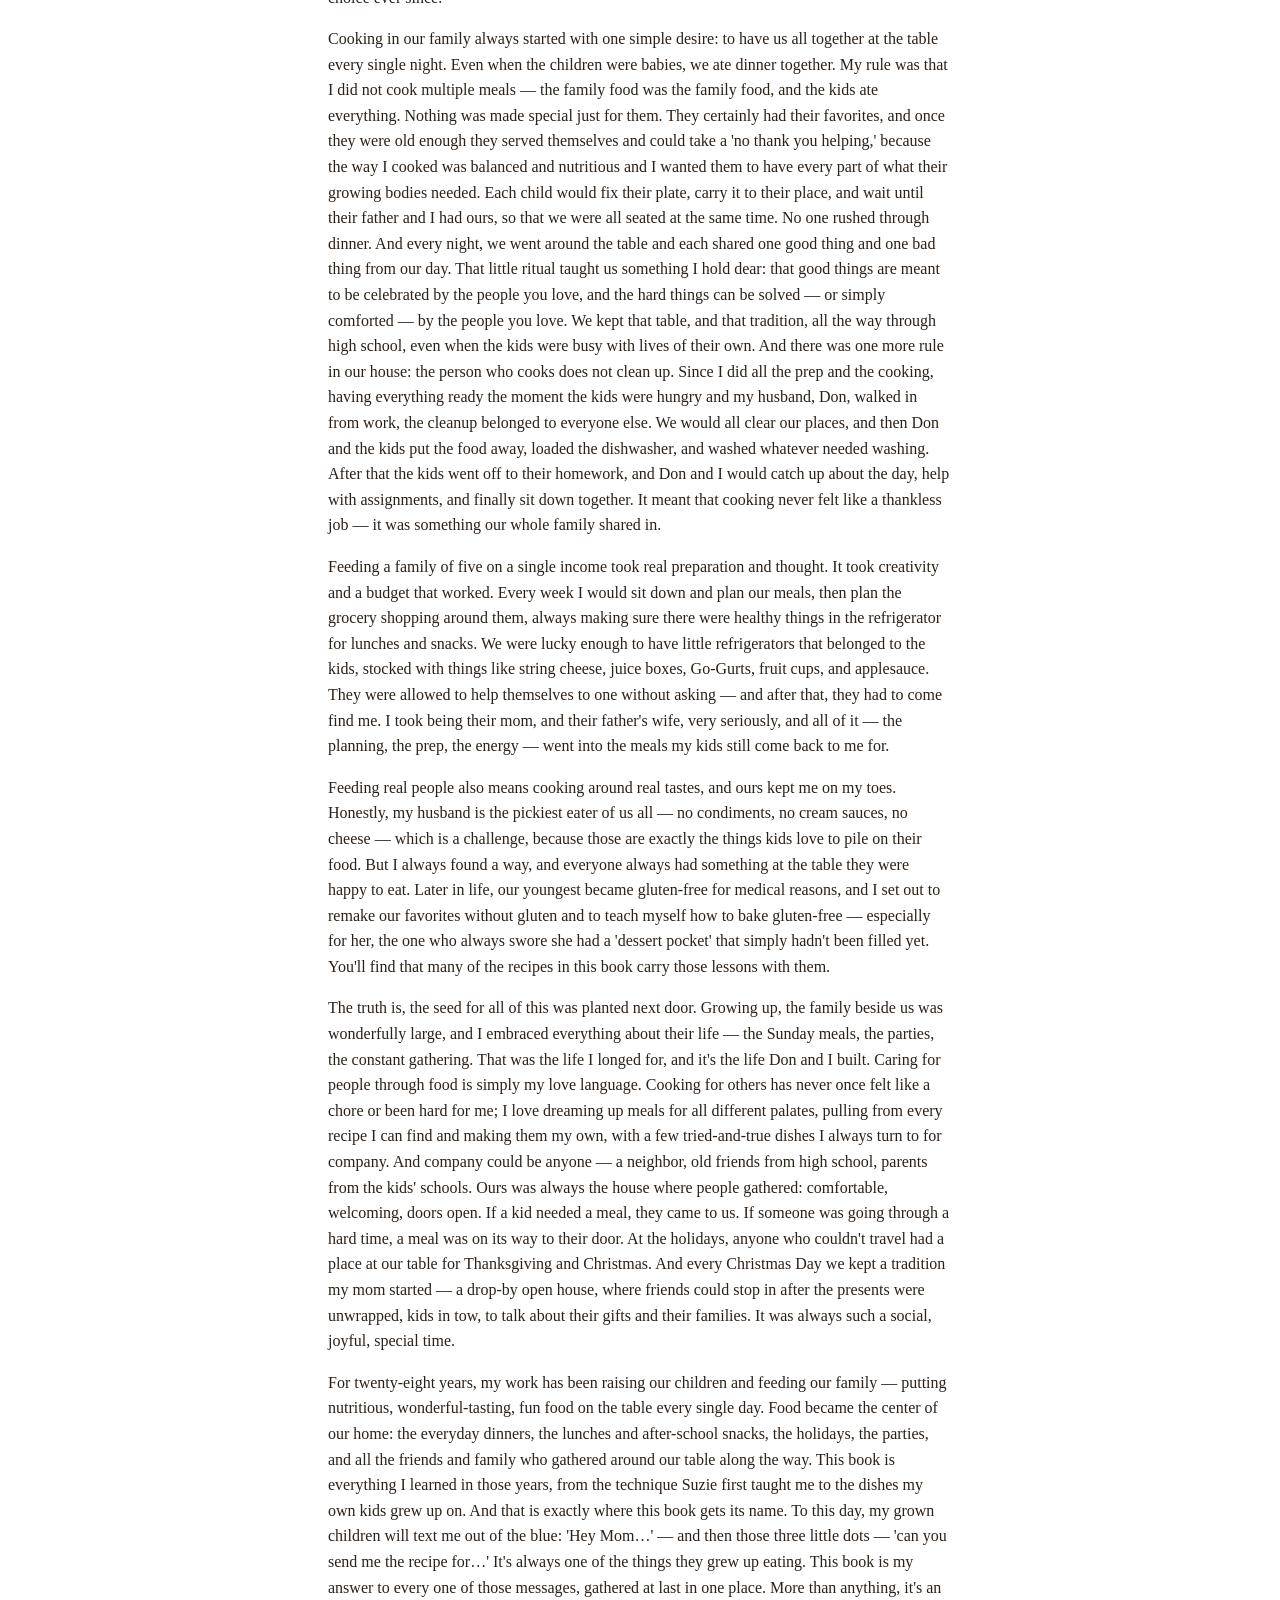
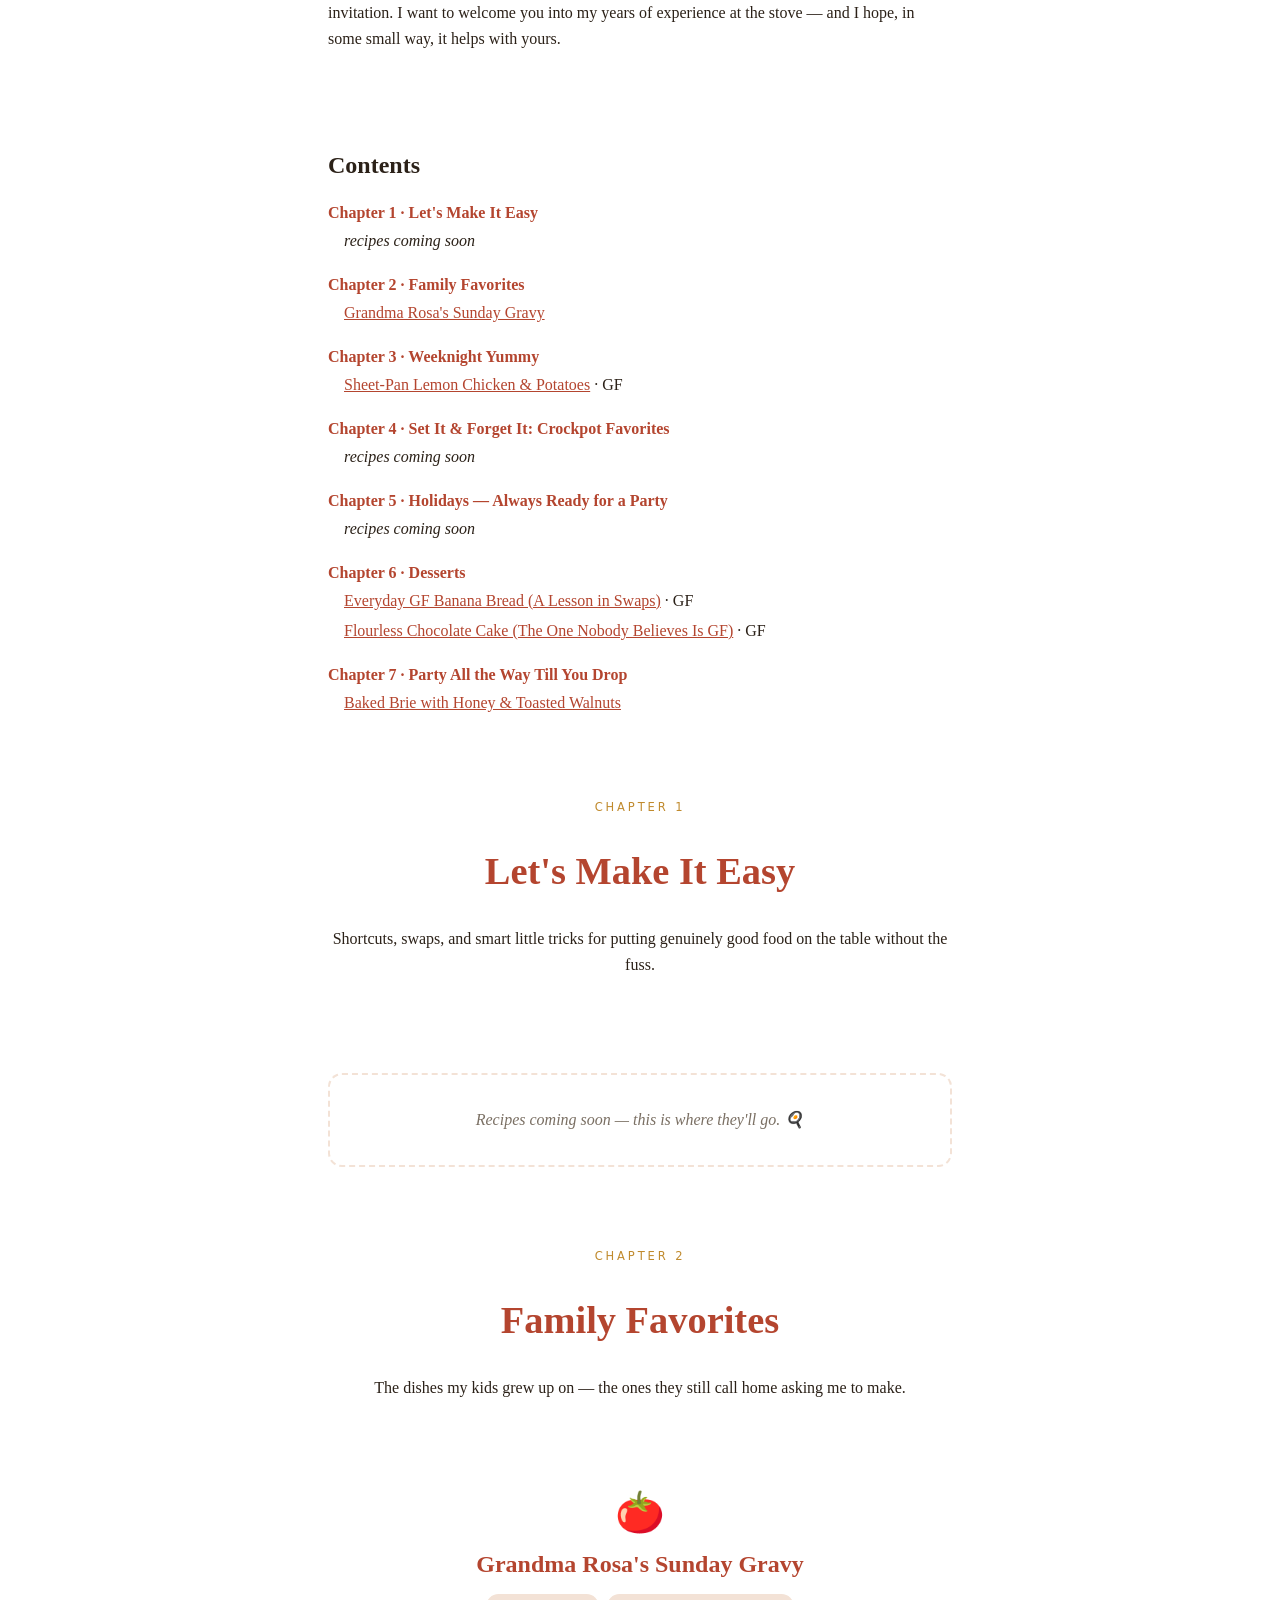
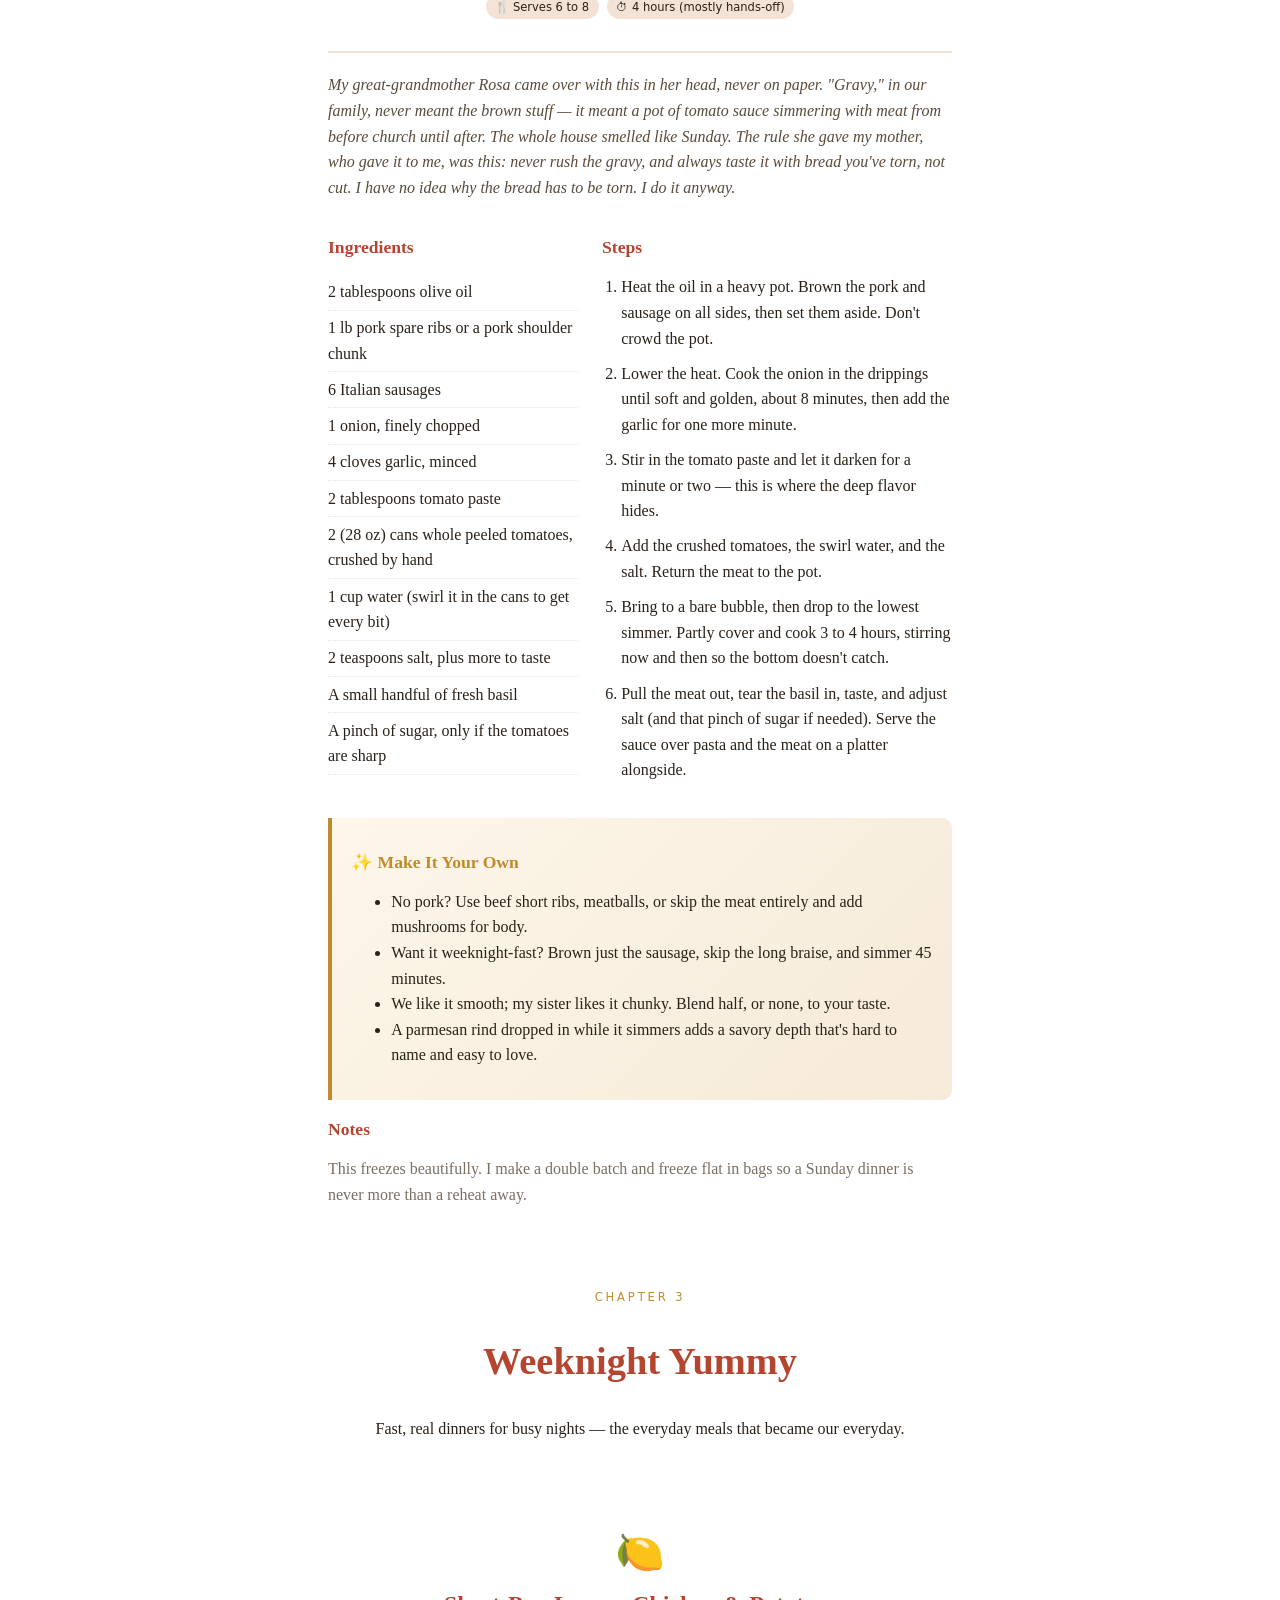
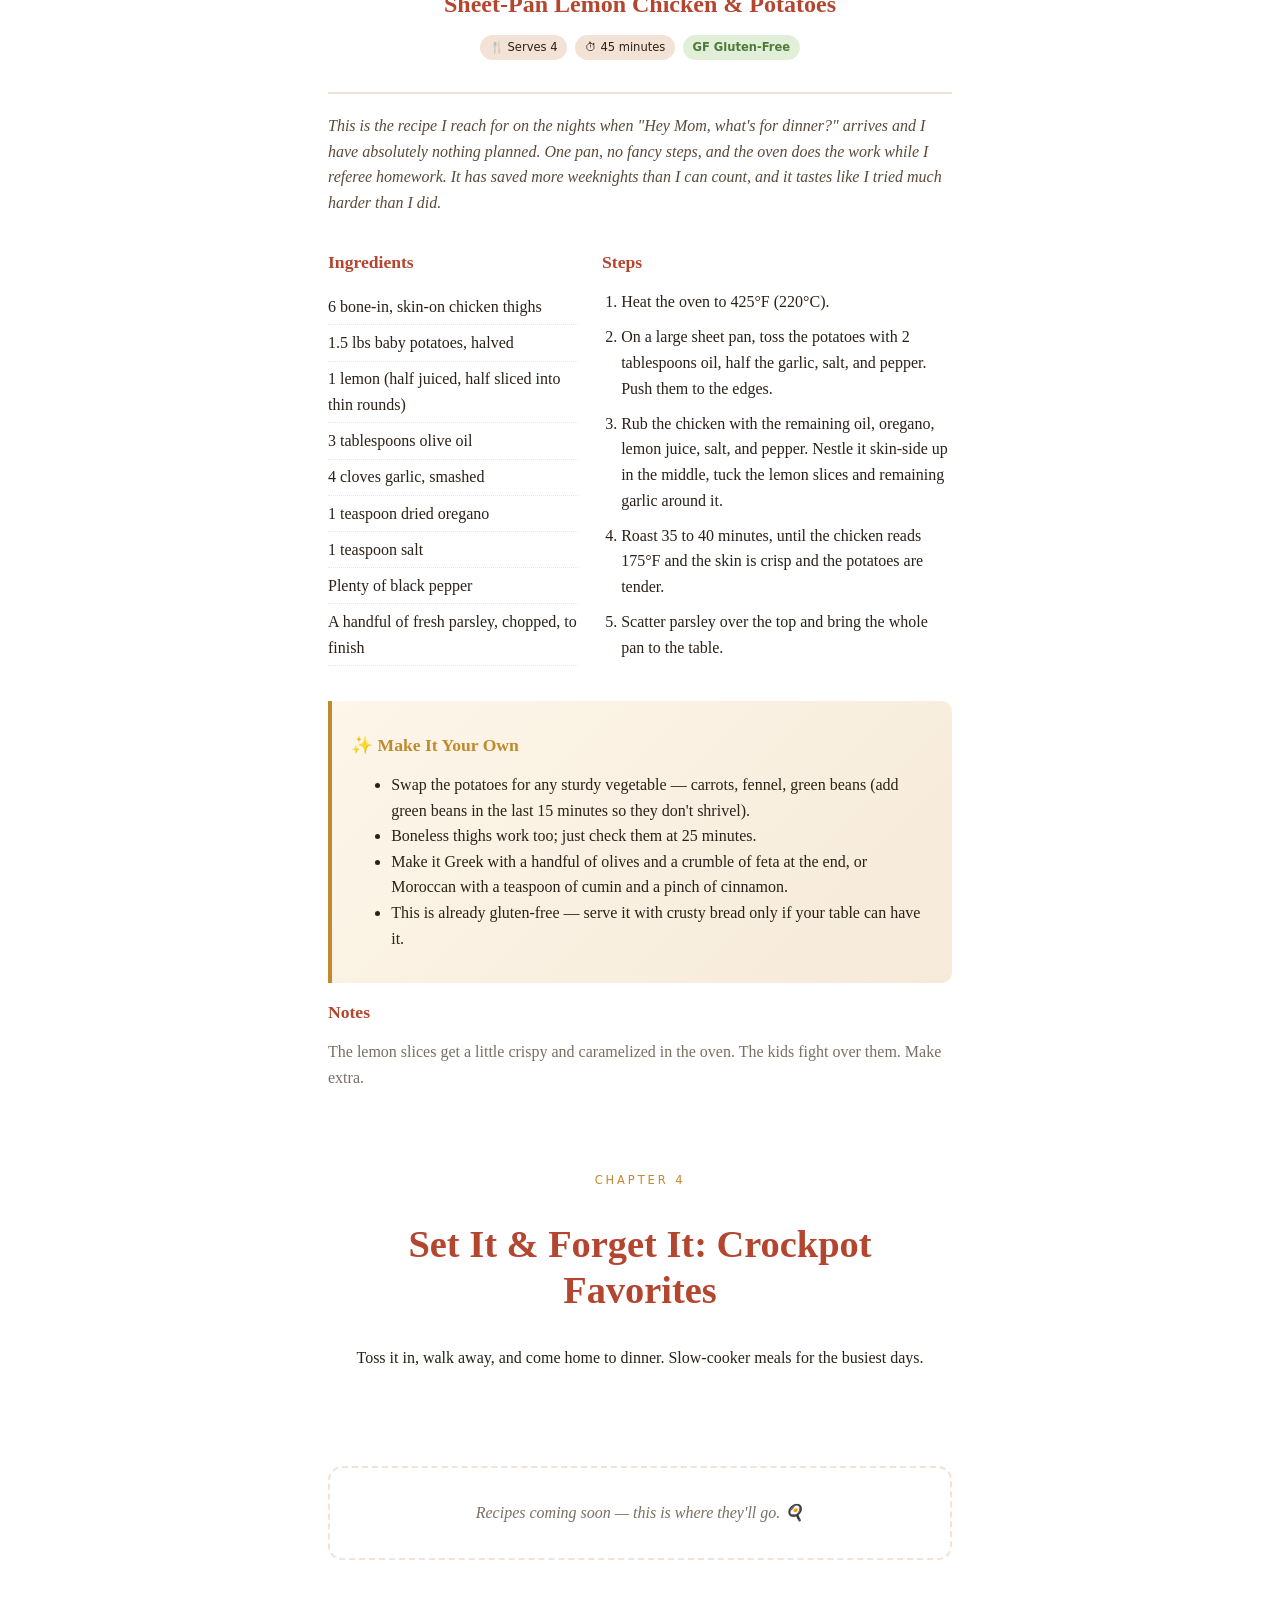
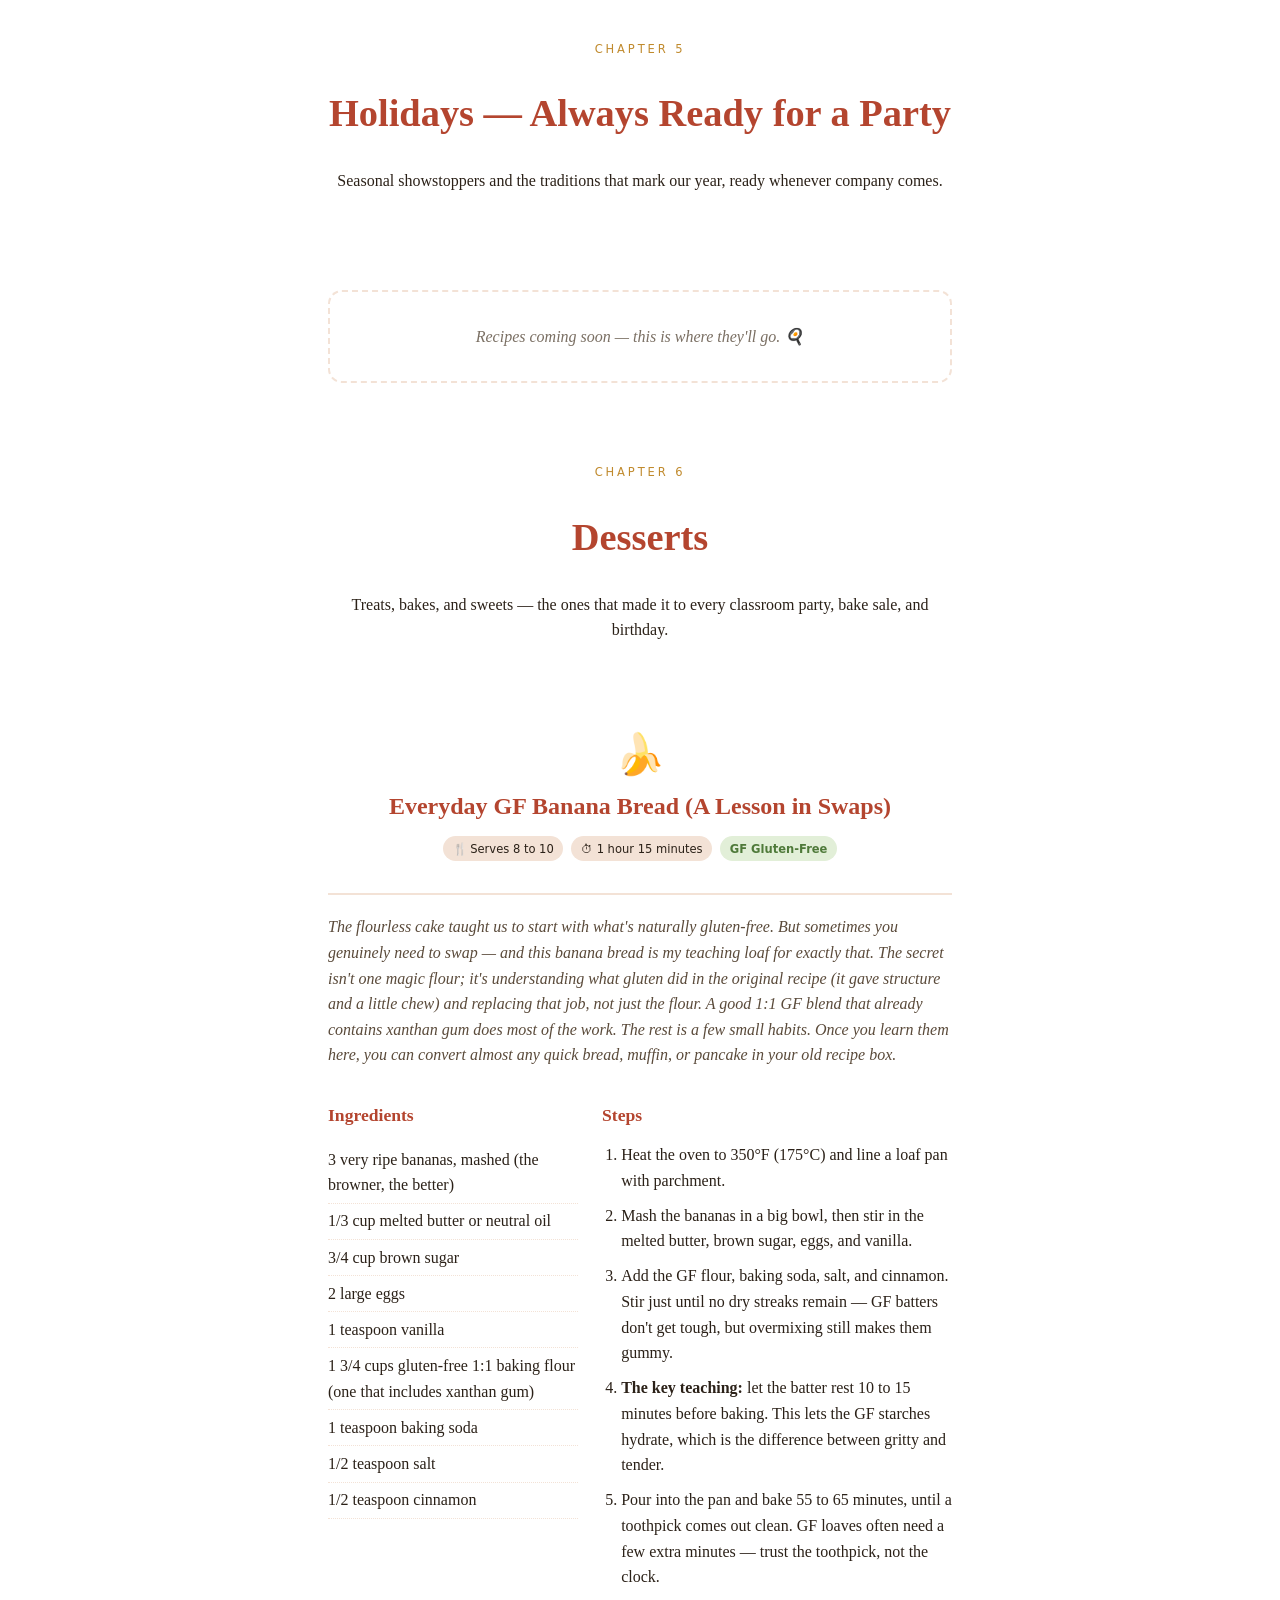
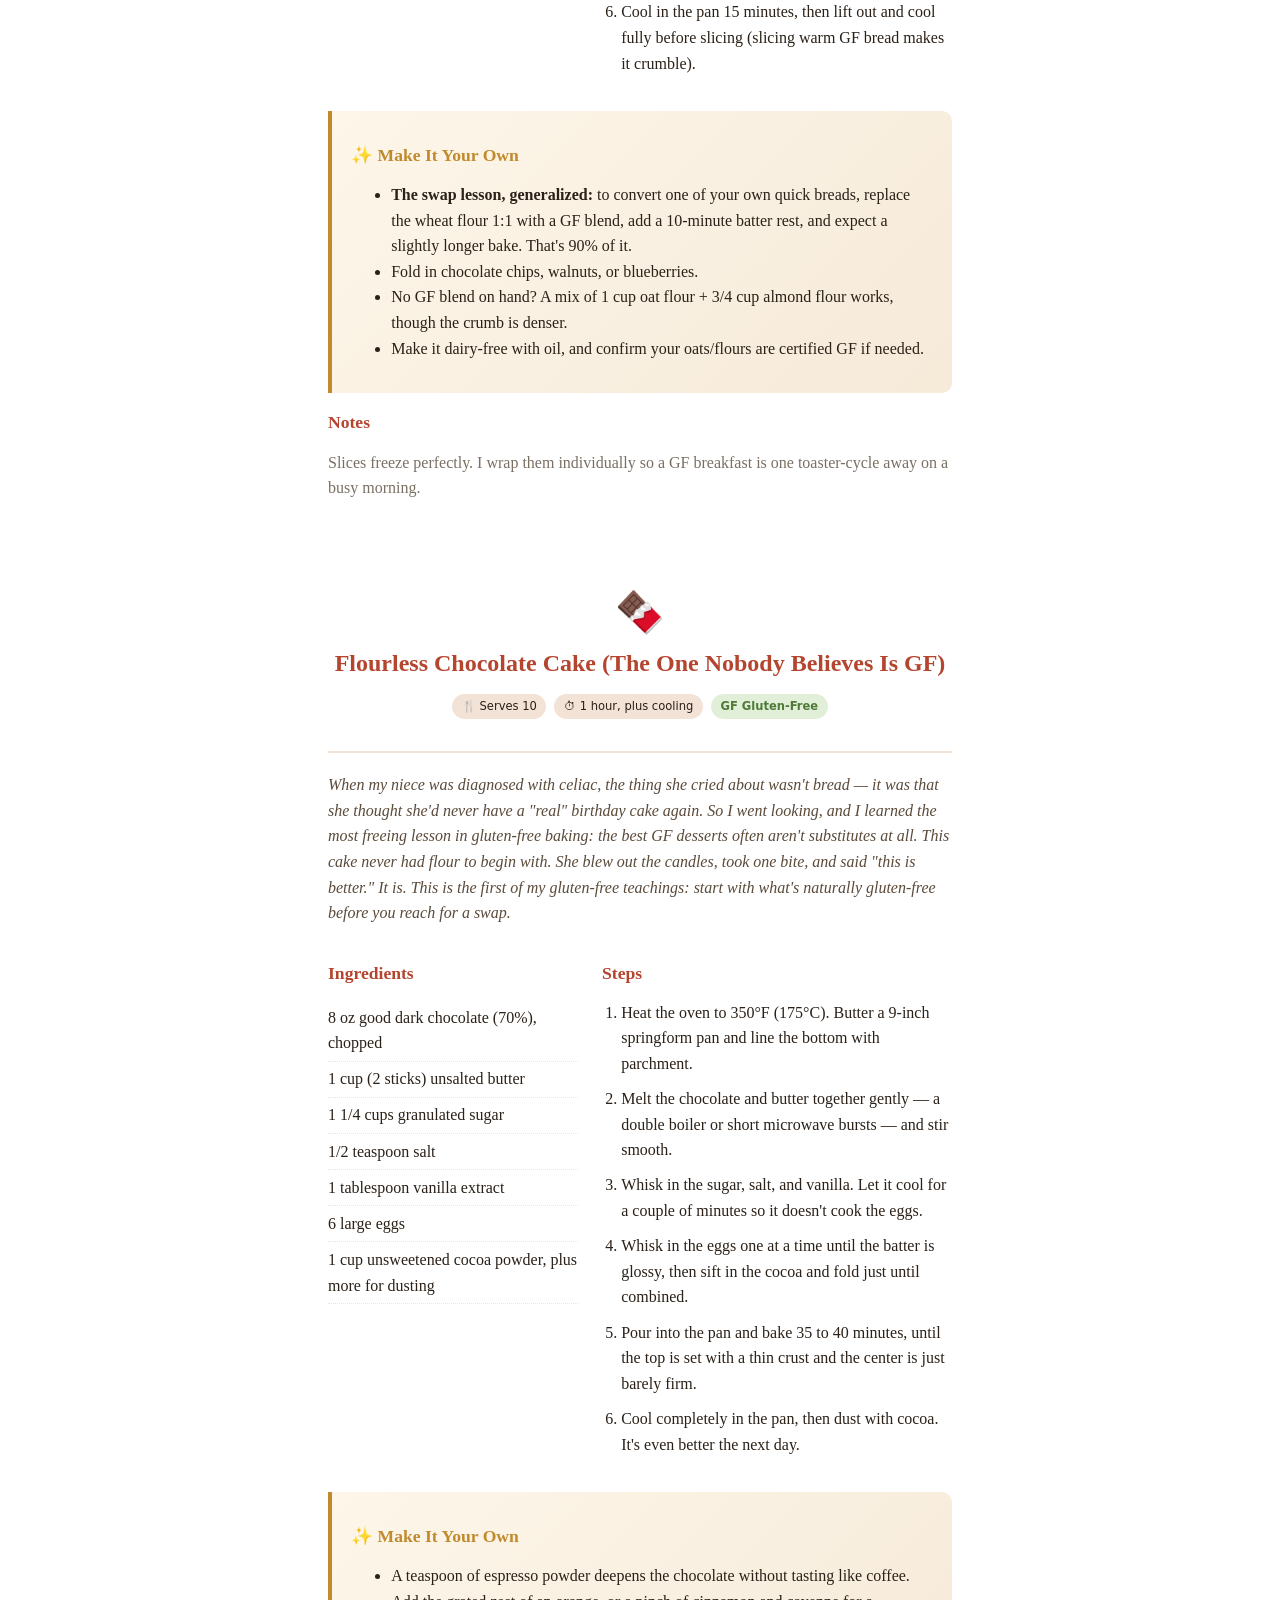
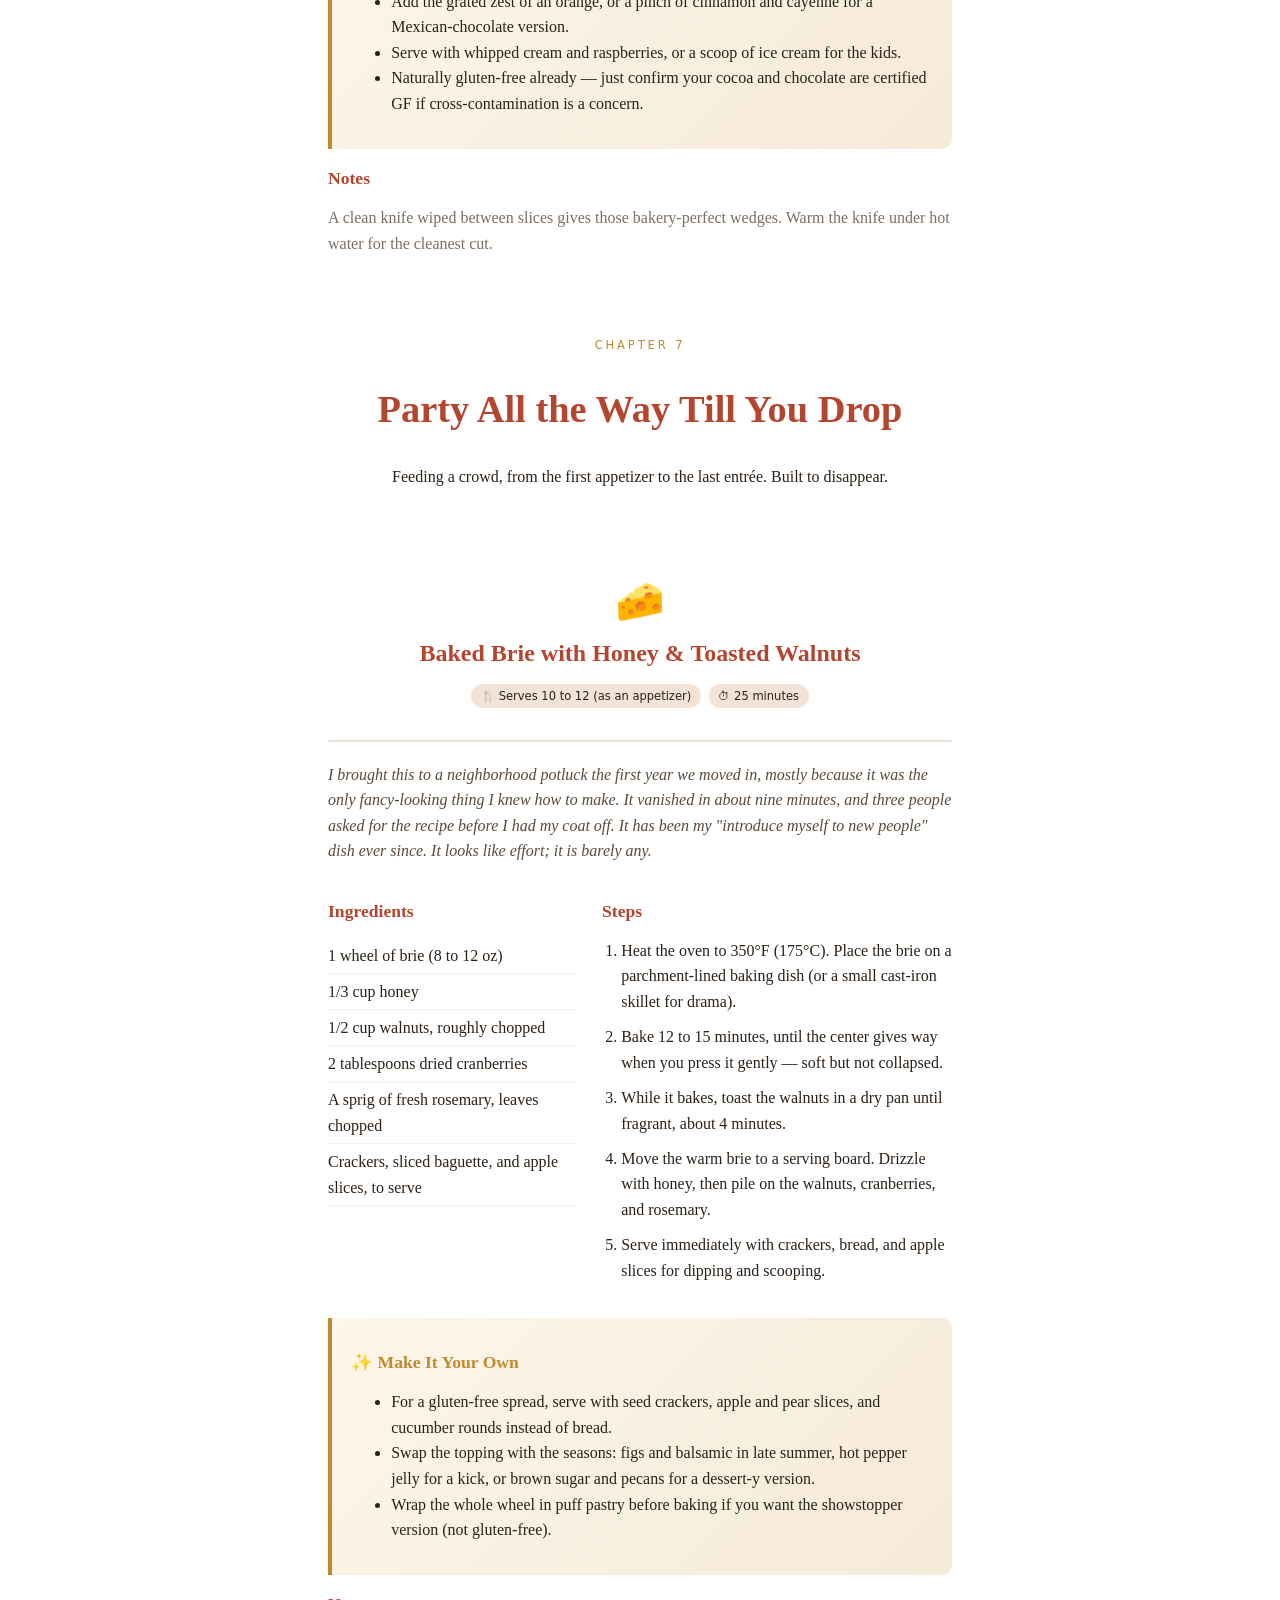
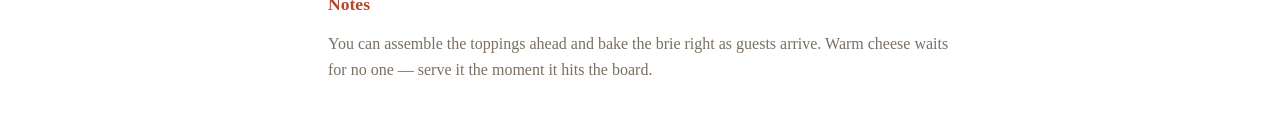
==== commit 5e3eb925: "Fix surname spelling: De Laria (two words)" ====
--- a/docs/book.html
+++ b/docs/book.html
@@ -20,7 +20,7 @@
 
 <section class="book-intro">
   <h2>A note before we cook</h2>
-  <p>My name is Missy Delaria, and I learned to cook on the banks of the Niagara River. I grew up in Grand Island, a suburb just outside Buffalo, New York, in a house that looked across the water to Canada. We were a typical family of four — my mother stayed home, my father worked, and my sister was six and a half years older than me, off doing her own things. Truthfully, my mom and grandmother were not big cooks. I treasure the couple of their recipes I still make today, but the kitchen was mostly mine to figure out. I really learned to cook from three places: from Suzie — Mrs. Wiles, a housekeeper in our neighborhood — who gave me my foundation and the real how-to of it; a little bit from my mom; and a great deal from myself, by experimenting, trying things, and simply having the drive and the desire to make good food for the people I love. I started cooking avidly in my early twenties — I can still picture myself baking in my little apartment, turning out sugar cookies and fudge brownies to give away as gifts, made with love and joy, and finding my footing with a few good pasta and pork dishes. It all began with love and curiosity, and it has never stopped. I&#x27;ve never boxed my cooking into one tradition. My roots run through Polish, German, English, Scottish, and American kitchens, with a little Southern worked in too — but honestly, nothing is strictly defined. My cooking is guided by taste and by the combinations of flavors that sing together, never by one specific tradition or recipe. It&#x27;s a philosophy built on flavor and on the love I put into food to give to other people. And the people who shaped me along the way were many: my grandmother and my mother, Suzie — Mrs. Wiles — and countless friends and family members who each infused something into the way I cook. How much the people at my table enjoy it has always been the only measure that matters.</p><p>Don and I have been together for thirty-seven years now. We met as freshmen in 1989 at Babson College. There were very few girls in my class, so they housed us off campus and shuttled us over to the library each morning to begin our classes. One day, across the courtyard outside that library, I spotted a tall, blond boy perched on the wall in Vuarnet sunglasses, pink madras shorts, and a pink polo button-down — and I thought, that guy is really cute. As luck would have it, we ended up in the same class, and before long we were dating. I was the bold one: I asked him on our very first date — to feed the ducks at the duck pond in Wellesley, Massachusetts, and then to a little place that made the best french fries I&#x27;ve ever had, hot and crispy on the outside, tender within, and perfectly salted. A duck-feeding, french-fry first date — that was the beginning of it all. We visited each other&#x27;s families, were voted best couple in our college, and he proposed on Stockton Island, on Lake Superior. Fittingly, I was down in the galley cooking when he called up to me — &#x27;come up, come up, quick!&#x27; He got down on one knee as the sun was setting, and as if it were written in the radio waves, &#x27;Going to the Chapel&#x27; came crackling over the ship-to-shore radio at that very moment. It was meant to be.</p><p>We married in 1995 in Wayzata, Minnesota — a celebration our friends still say is the one they measure every other wedding against — bought a wonderful little house in Deep Haven, and began building a life of our own. For our honeymoon, we spent three weeks in Thailand, where I took a cooking class at the Oriental and fell head over heels for Thai cooking — beef and broccoli, Thai basil, handmade dumplings, and spices that are hot but never linger. That trip left a lasting mark on the way I cook. In August of 1997 we welcomed our first child, Kendall, and in September of 1999 we completed our family with our twins, Stockton and Larkin — and just like that, we were a family of five. When the children arrived, we had a decision to make: would I keep working, or stay home? We chose for me to stay home, and I have been devoted to that choice ever since.</p><p>Cooking in our family always started with one simple desire: to have us all together at the table every single night. Even when the children were babies, we ate dinner together. My rule was that I did not cook multiple meals — the family food was the family food, and the kids ate everything. Nothing was made special just for them. They certainly had their favorites, and once they were old enough they served themselves and could take a &#x27;no thank you helping,&#x27; because the way I cooked was balanced and nutritious and I wanted them to have every part of what their growing bodies needed. Each child would fix their plate, carry it to their place, and wait until their father and I had ours, so that we were all seated at the same time. No one rushed through dinner. And every night, we went around the table and each shared one good thing and one bad thing from our day. That little ritual taught us something I hold dear: that good things are meant to be celebrated by the people you love, and the hard things can be solved — or simply comforted — by the people you love. We kept that table, and that tradition, all the way through high school, even when the kids were busy with lives of their own. And there was one more rule in our house: the person who cooks does not clean up. Since I did all the prep and the cooking, having everything ready the moment the kids were hungry and my husband, Don, walked in from work, the cleanup belonged to everyone else. We would all clear our places, and then Don and the kids put the food away, loaded the dishwasher, and washed whatever needed washing. After that the kids went off to their homework, and Don and I would catch up about the day, help with assignments, and finally sit down together. It meant that cooking never felt like a thankless job — it was something our whole family shared in.</p><p>Feeding a family of five on a single income took real preparation and thought. It took creativity and a budget that worked. Every week I would sit down and plan our meals, then plan the grocery shopping around them, always making sure there were healthy things in the refrigerator for lunches and snacks. We were lucky enough to have little refrigerators that belonged to the kids, stocked with things like string cheese, juice boxes, Go-Gurts, fruit cups, and applesauce. They were allowed to help themselves to one without asking — and after that, they had to come find me. I took being their mom, and their father&#x27;s wife, very seriously, and all of it — the planning, the prep, the energy — went into the meals my kids still come back to me for.</p><p>Feeding real people also means cooking around real tastes, and ours kept me on my toes. Honestly, my husband is the pickiest eater of us all — no condiments, no cream sauces, no cheese — which is a challenge, because those are exactly the things kids love to pile on their food. But I always found a way, and everyone always had something at the table they were happy to eat. Later in life, our youngest became gluten-free for medical reasons, and I set out to remake our favorites without gluten and to teach myself how to bake gluten-free — especially for her, the one who always swore she had a &#x27;dessert pocket&#x27; that simply hadn&#x27;t been filled yet. You&#x27;ll find that many of the recipes in this book carry those lessons with them.</p><p>The truth is, the seed for all of this was planted next door. Growing up, the family beside us was wonderfully large, and I embraced everything about their life — the Sunday meals, the parties, the constant gathering. That was the life I longed for, and it&#x27;s the life Don and I built. Caring for people through food is simply my love language. Cooking for others has never once felt like a chore or been hard for me; I love dreaming up meals for all different palates, pulling from every recipe I can find and making them my own, with a few tried-and-true dishes I always turn to for company. And company could be anyone — a neighbor, old friends from high school, parents from the kids&#x27; schools. Ours was always the house where people gathered: comfortable, welcoming, doors open. If a kid needed a meal, they came to us. If someone was going through a hard time, a meal was on its way to their door. At the holidays, anyone who couldn&#x27;t travel had a place at our table for Thanksgiving and Christmas. And every Christmas Day we kept a tradition my mom started — a drop-by open house, where friends could stop in after the presents were unwrapped, kids in tow, to talk about their gifts and their families. It was always such a social, joyful, special time.</p><p>For twenty-eight years, my work has been raising our children and feeding our family — putting nutritious, wonderful-tasting, fun food on the table every single day. Food became the center of our home: the everyday dinners, the lunches and after-school snacks, the holidays, the parties, and all the friends and family who gathered around our table along the way. This book is everything I learned in those years, from the technique Suzie first taught me to the dishes my own kids grew up on. And that is exactly where this book gets its name. To this day, my grown children will text me out of the blue: &#x27;Hey Mom…&#x27; — and then those three little dots — &#x27;can you send me the recipe for…&#x27; It&#x27;s always one of the things they grew up eating. This book is my answer to every one of those messages, gathered at last in one place. More than anything, it&#x27;s an invitation. I want to welcome you into my years of experience at the stove — and I hope, in some small way, it helps with yours.</p>
+  <p>My name is Missy De Laria, and I learned to cook on the banks of the Niagara River. I grew up in Grand Island, a suburb just outside Buffalo, New York, in a house that looked across the water to Canada. We were a typical family of four — my mother stayed home, my father worked, and my sister was six and a half years older than me, off doing her own things. Truthfully, my mom and grandmother were not big cooks. I treasure the couple of their recipes I still make today, but the kitchen was mostly mine to figure out. I really learned to cook from three places: from Suzie — Mrs. Wiles, a housekeeper in our neighborhood — who gave me my foundation and the real how-to of it; a little bit from my mom; and a great deal from myself, by experimenting, trying things, and simply having the drive and the desire to make good food for the people I love. I started cooking avidly in my early twenties — I can still picture myself baking in my little apartment, turning out sugar cookies and fudge brownies to give away as gifts, made with love and joy, and finding my footing with a few good pasta and pork dishes. It all began with love and curiosity, and it has never stopped. I&#x27;ve never boxed my cooking into one tradition. My roots run through Polish, German, English, Scottish, and American kitchens, with a little Southern worked in too — but honestly, nothing is strictly defined. My cooking is guided by taste and by the combinations of flavors that sing together, never by one specific tradition or recipe. It&#x27;s a philosophy built on flavor and on the love I put into food to give to other people. And the people who shaped me along the way were many: my grandmother and my mother, Suzie — Mrs. Wiles — and countless friends and family members who each infused something into the way I cook. How much the people at my table enjoy it has always been the only measure that matters.</p><p>Don and I have been together for thirty-seven years now. We met as freshmen in 1989 at Babson College. There were very few girls in my class, so they housed us off campus and shuttled us over to the library each morning to begin our classes. One day, across the courtyard outside that library, I spotted a tall, blond boy perched on the wall in Vuarnet sunglasses, pink madras shorts, and a pink polo button-down — and I thought, that guy is really cute. As luck would have it, we ended up in the same class, and before long we were dating. I was the bold one: I asked him on our very first date — to feed the ducks at the duck pond in Wellesley, Massachusetts, and then to a little place that made the best french fries I&#x27;ve ever had, hot and crispy on the outside, tender within, and perfectly salted. A duck-feeding, french-fry first date — that was the beginning of it all. We visited each other&#x27;s families, were voted best couple in our college, and he proposed on Stockton Island, on Lake Superior. Fittingly, I was down in the galley cooking when he called up to me — &#x27;come up, come up, quick!&#x27; He got down on one knee as the sun was setting, and as if it were written in the radio waves, &#x27;Going to the Chapel&#x27; came crackling over the ship-to-shore radio at that very moment. It was meant to be.</p><p>We married in 1995 in Wayzata, Minnesota — a celebration our friends still say is the one they measure every other wedding against — bought a wonderful little house in Deep Haven, and began building a life of our own. For our honeymoon, we spent three weeks in Thailand, where I took a cooking class at the Oriental and fell head over heels for Thai cooking — beef and broccoli, Thai basil, handmade dumplings, and spices that are hot but never linger. That trip left a lasting mark on the way I cook. In August of 1997 we welcomed our first child, Kendall, and in September of 1999 we completed our family with our twins, Stockton and Larkin — and just like that, we were a family of five. When the children arrived, we had a decision to make: would I keep working, or stay home? We chose for me to stay home, and I have been devoted to that choice ever since.</p><p>Cooking in our family always started with one simple desire: to have us all together at the table every single night. Even when the children were babies, we ate dinner together. My rule was that I did not cook multiple meals — the family food was the family food, and the kids ate everything. Nothing was made special just for them. They certainly had their favorites, and once they were old enough they served themselves and could take a &#x27;no thank you helping,&#x27; because the way I cooked was balanced and nutritious and I wanted them to have every part of what their growing bodies needed. Each child would fix their plate, carry it to their place, and wait until their father and I had ours, so that we were all seated at the same time. No one rushed through dinner. And every night, we went around the table and each shared one good thing and one bad thing from our day. That little ritual taught us something I hold dear: that good things are meant to be celebrated by the people you love, and the hard things can be solved — or simply comforted — by the people you love. We kept that table, and that tradition, all the way through high school, even when the kids were busy with lives of their own. And there was one more rule in our house: the person who cooks does not clean up. Since I did all the prep and the cooking, having everything ready the moment the kids were hungry and my husband, Don, walked in from work, the cleanup belonged to everyone else. We would all clear our places, and then Don and the kids put the food away, loaded the dishwasher, and washed whatever needed washing. After that the kids went off to their homework, and Don and I would catch up about the day, help with assignments, and finally sit down together. It meant that cooking never felt like a thankless job — it was something our whole family shared in.</p><p>Feeding a family of five on a single income took real preparation and thought. It took creativity and a budget that worked. Every week I would sit down and plan our meals, then plan the grocery shopping around them, always making sure there were healthy things in the refrigerator for lunches and snacks. We were lucky enough to have little refrigerators that belonged to the kids, stocked with things like string cheese, juice boxes, Go-Gurts, fruit cups, and applesauce. They were allowed to help themselves to one without asking — and after that, they had to come find me. I took being their mom, and their father&#x27;s wife, very seriously, and all of it — the planning, the prep, the energy — went into the meals my kids still come back to me for.</p><p>Feeding real people also means cooking around real tastes, and ours kept me on my toes. Honestly, my husband is the pickiest eater of us all — no condiments, no cream sauces, no cheese — which is a challenge, because those are exactly the things kids love to pile on their food. But I always found a way, and everyone always had something at the table they were happy to eat. Later in life, our youngest became gluten-free for medical reasons, and I set out to remake our favorites without gluten and to teach myself how to bake gluten-free — especially for her, the one who always swore she had a &#x27;dessert pocket&#x27; that simply hadn&#x27;t been filled yet. You&#x27;ll find that many of the recipes in this book carry those lessons with them.</p><p>The truth is, the seed for all of this was planted next door. Growing up, the family beside us was wonderfully large, and I embraced everything about their life — the Sunday meals, the parties, the constant gathering. That was the life I longed for, and it&#x27;s the life Don and I built. Caring for people through food is simply my love language. Cooking for others has never once felt like a chore or been hard for me; I love dreaming up meals for all different palates, pulling from every recipe I can find and making them my own, with a few tried-and-true dishes I always turn to for company. And company could be anyone — a neighbor, old friends from high school, parents from the kids&#x27; schools. Ours was always the house where people gathered: comfortable, welcoming, doors open. If a kid needed a meal, they came to us. If someone was going through a hard time, a meal was on its way to their door. At the holidays, anyone who couldn&#x27;t travel had a place at our table for Thanksgiving and Christmas. And every Christmas Day we kept a tradition my mom started — a drop-by open house, where friends could stop in after the presents were unwrapped, kids in tow, to talk about their gifts and their families. It was always such a social, joyful, special time.</p><p>For twenty-eight years, my work has been raising our children and feeding our family — putting nutritious, wonderful-tasting, fun food on the table every single day. Food became the center of our home: the everyday dinners, the lunches and after-school snacks, the holidays, the parties, and all the friends and family who gathered around our table along the way. This book is everything I learned in those years, from the technique Suzie first taught me to the dishes my own kids grew up on. And that is exactly where this book gets its name. To this day, my grown children will text me out of the blue: &#x27;Hey Mom…&#x27; — and then those three little dots — &#x27;can you send me the recipe for…&#x27; It&#x27;s always one of the things they grew up eating. This book is my answer to every one of those messages, gathered at last in one place. More than anything, it&#x27;s an invitation. I want to welcome you into my years of experience at the stove — and I hope, in some small way, it helps with yours.</p>
 </section>
 
 <section class="toc">
